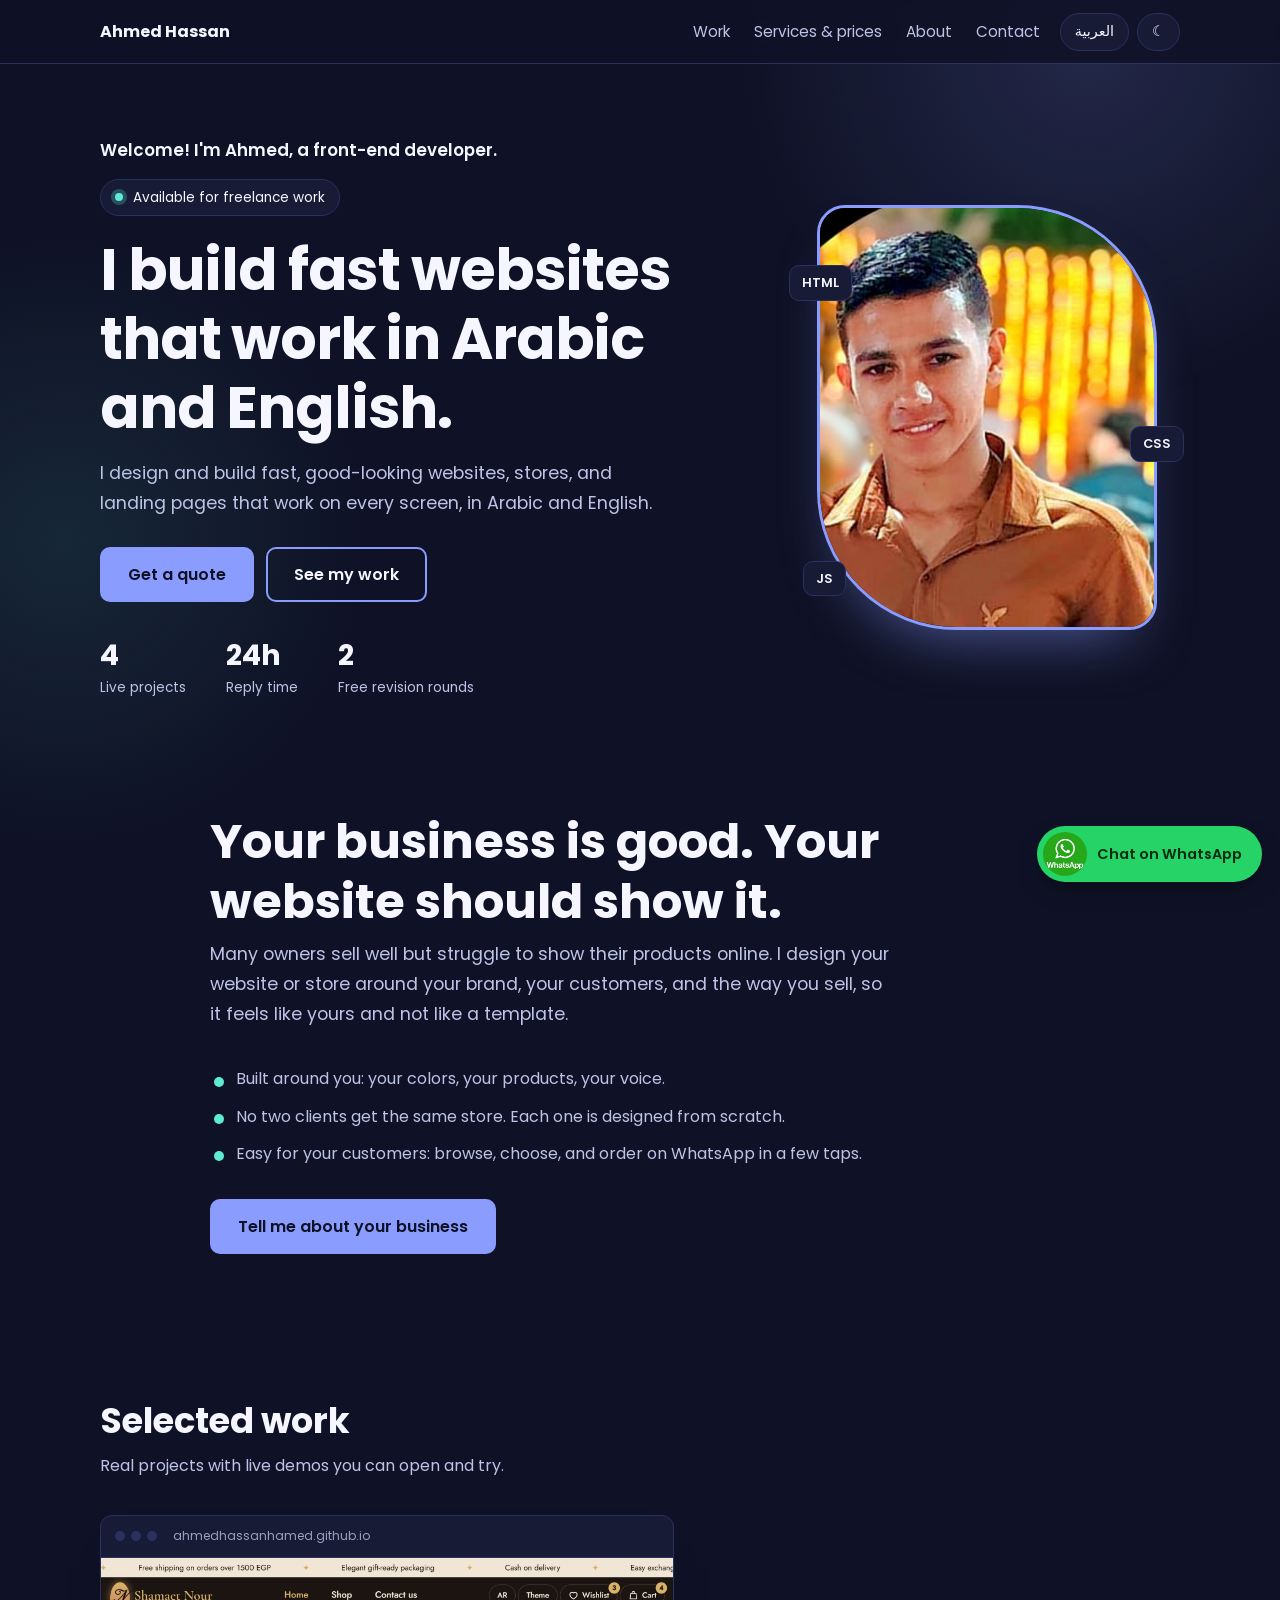
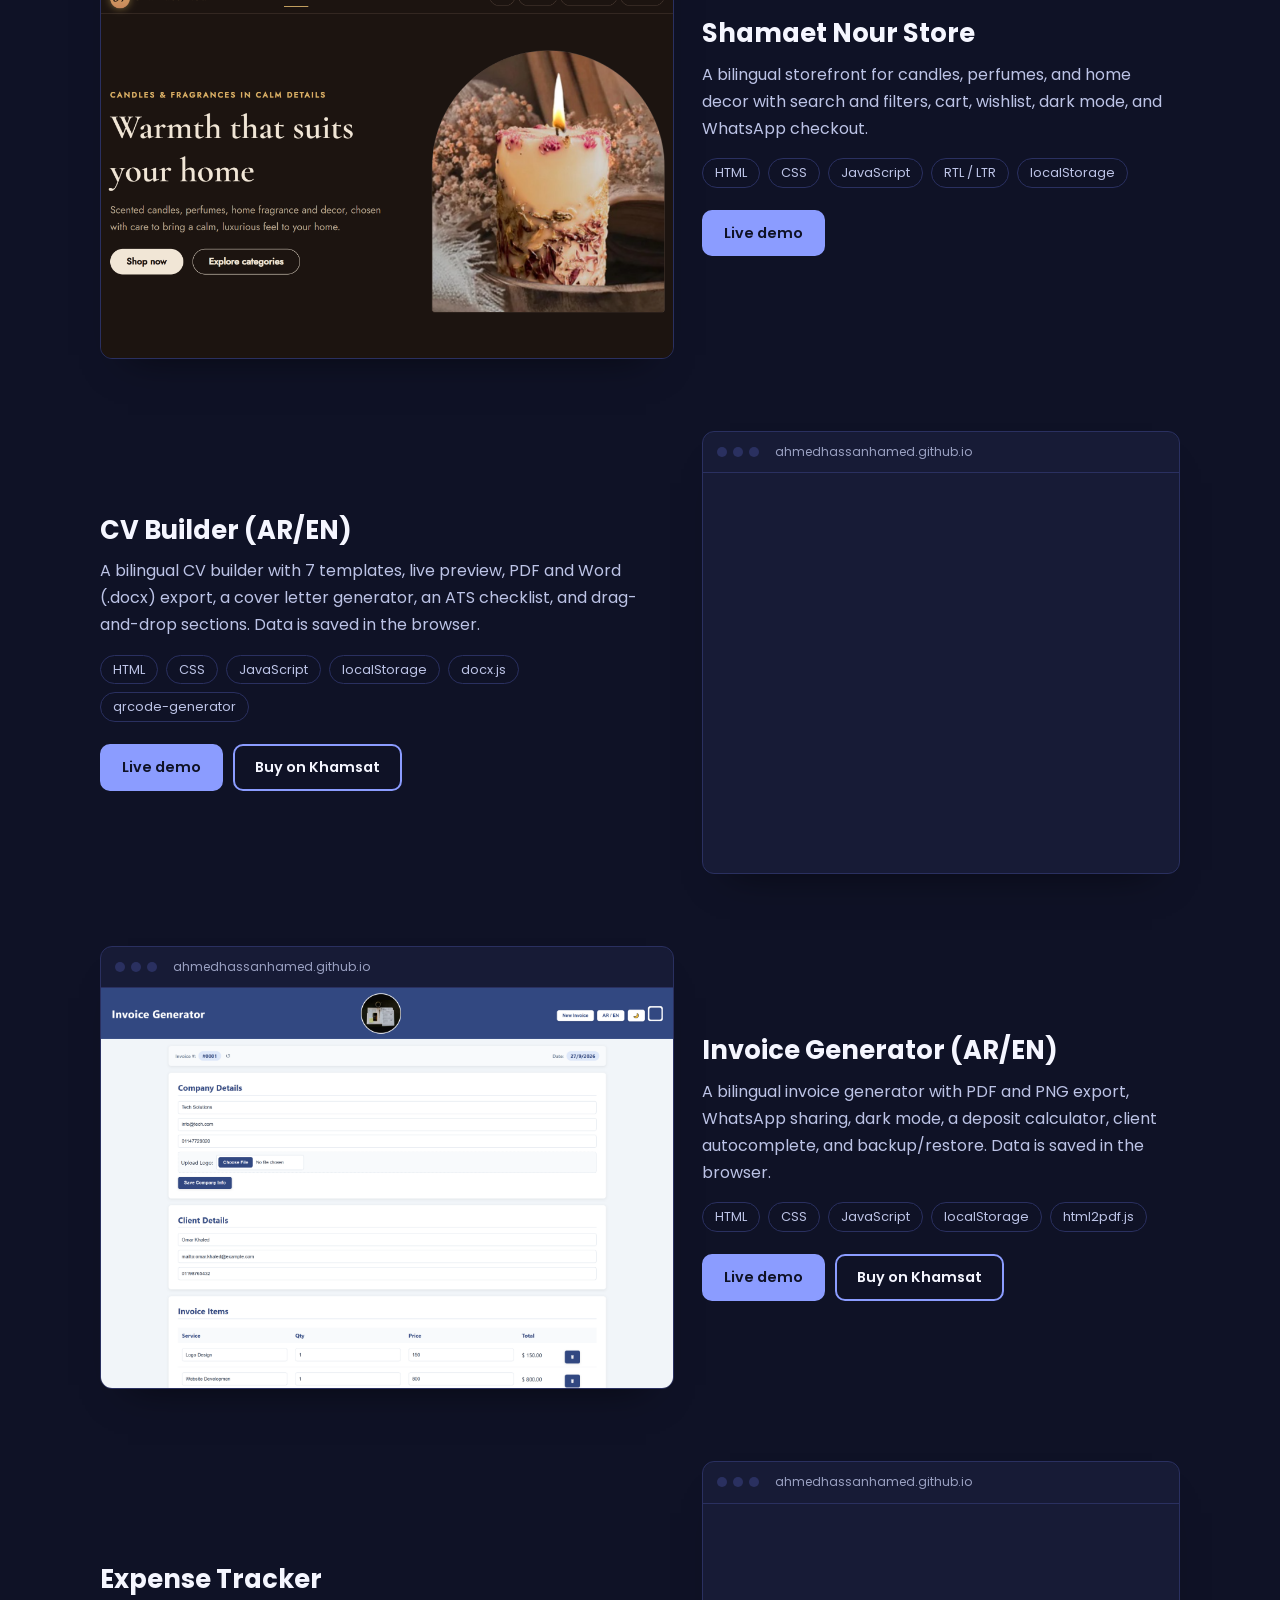
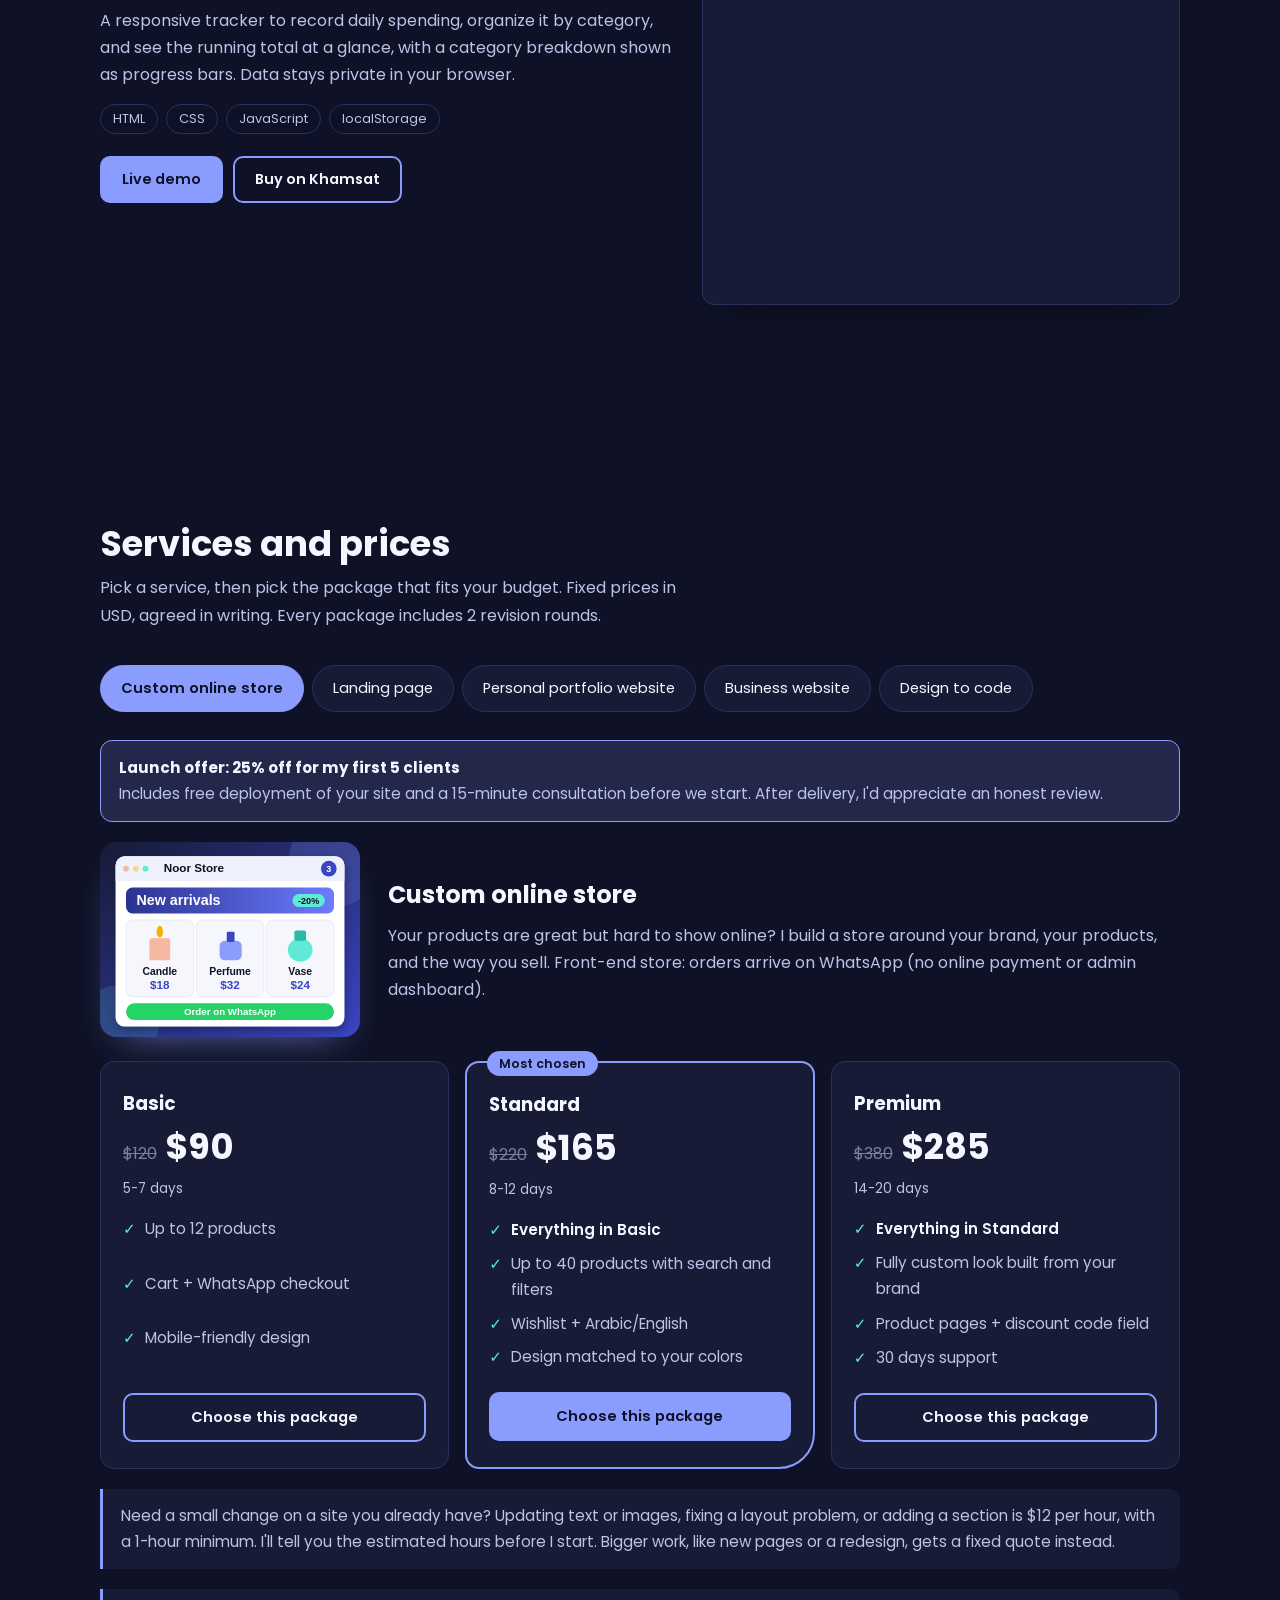
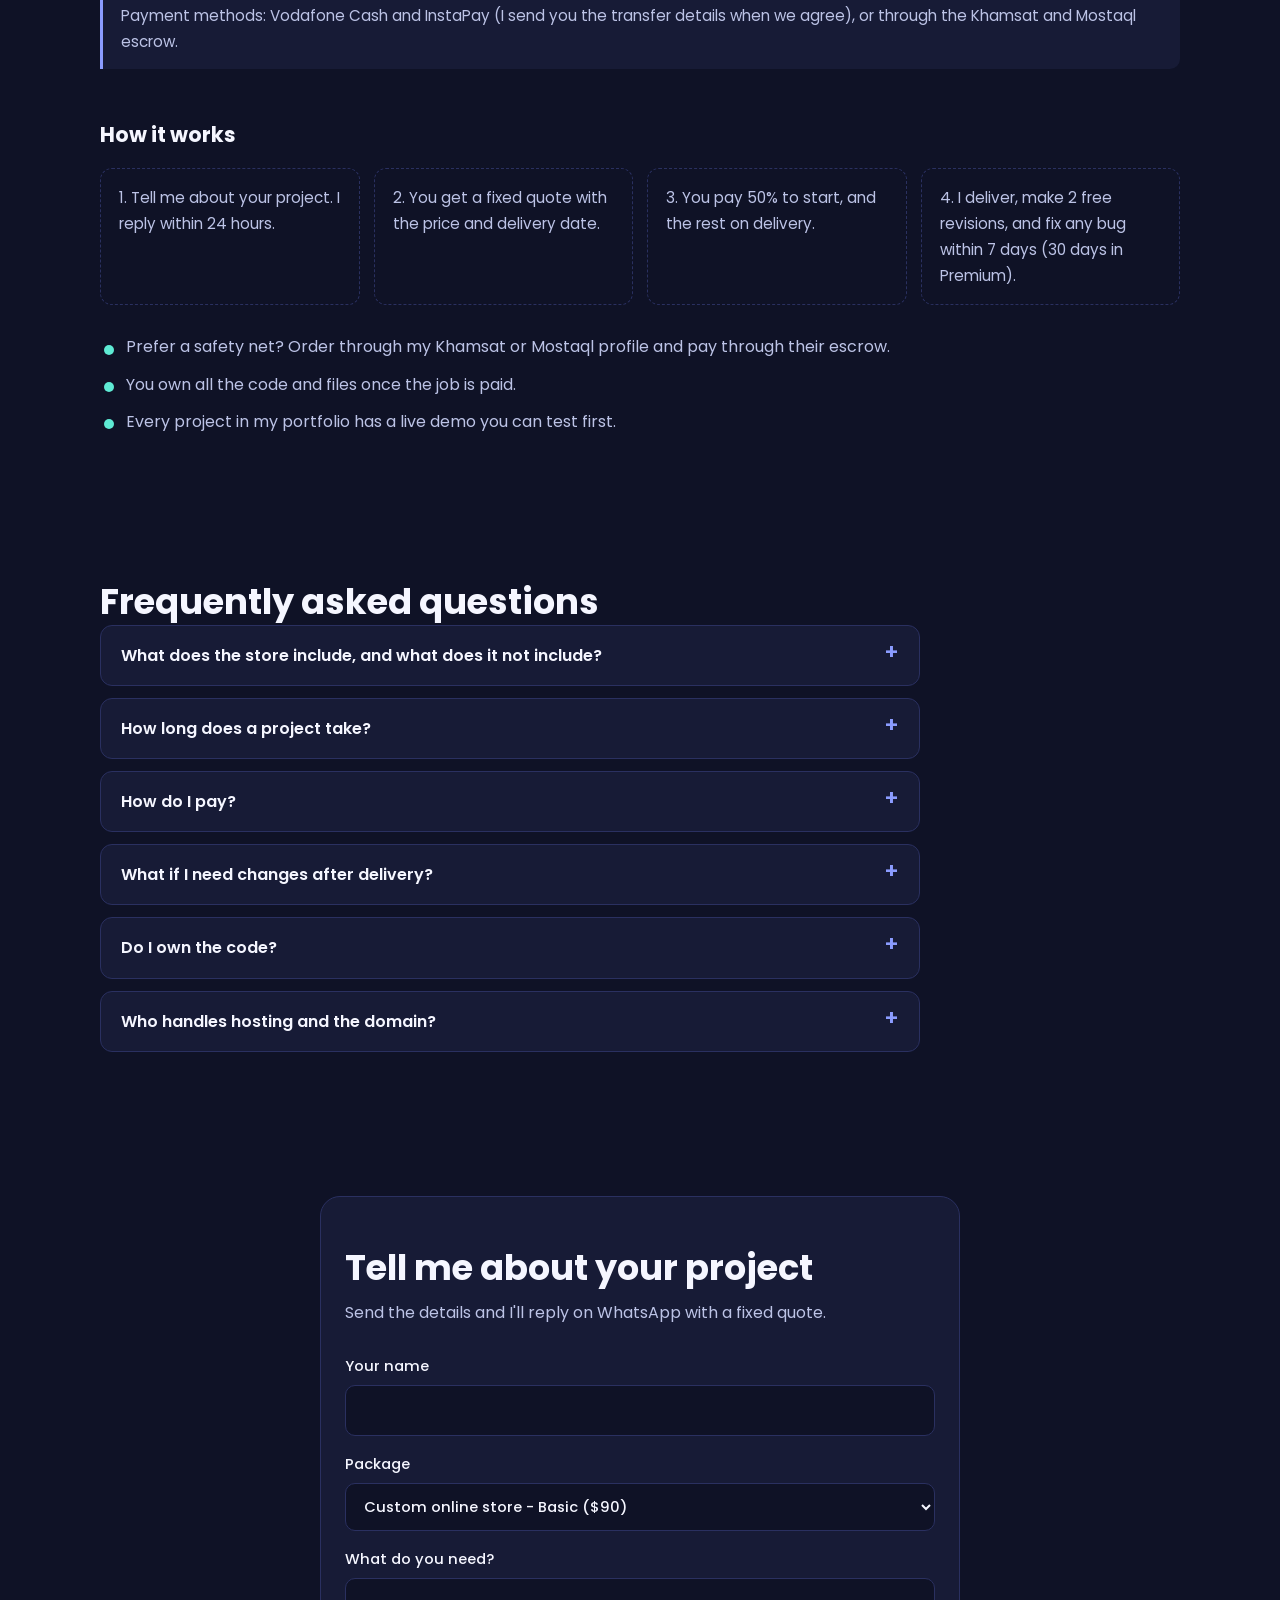
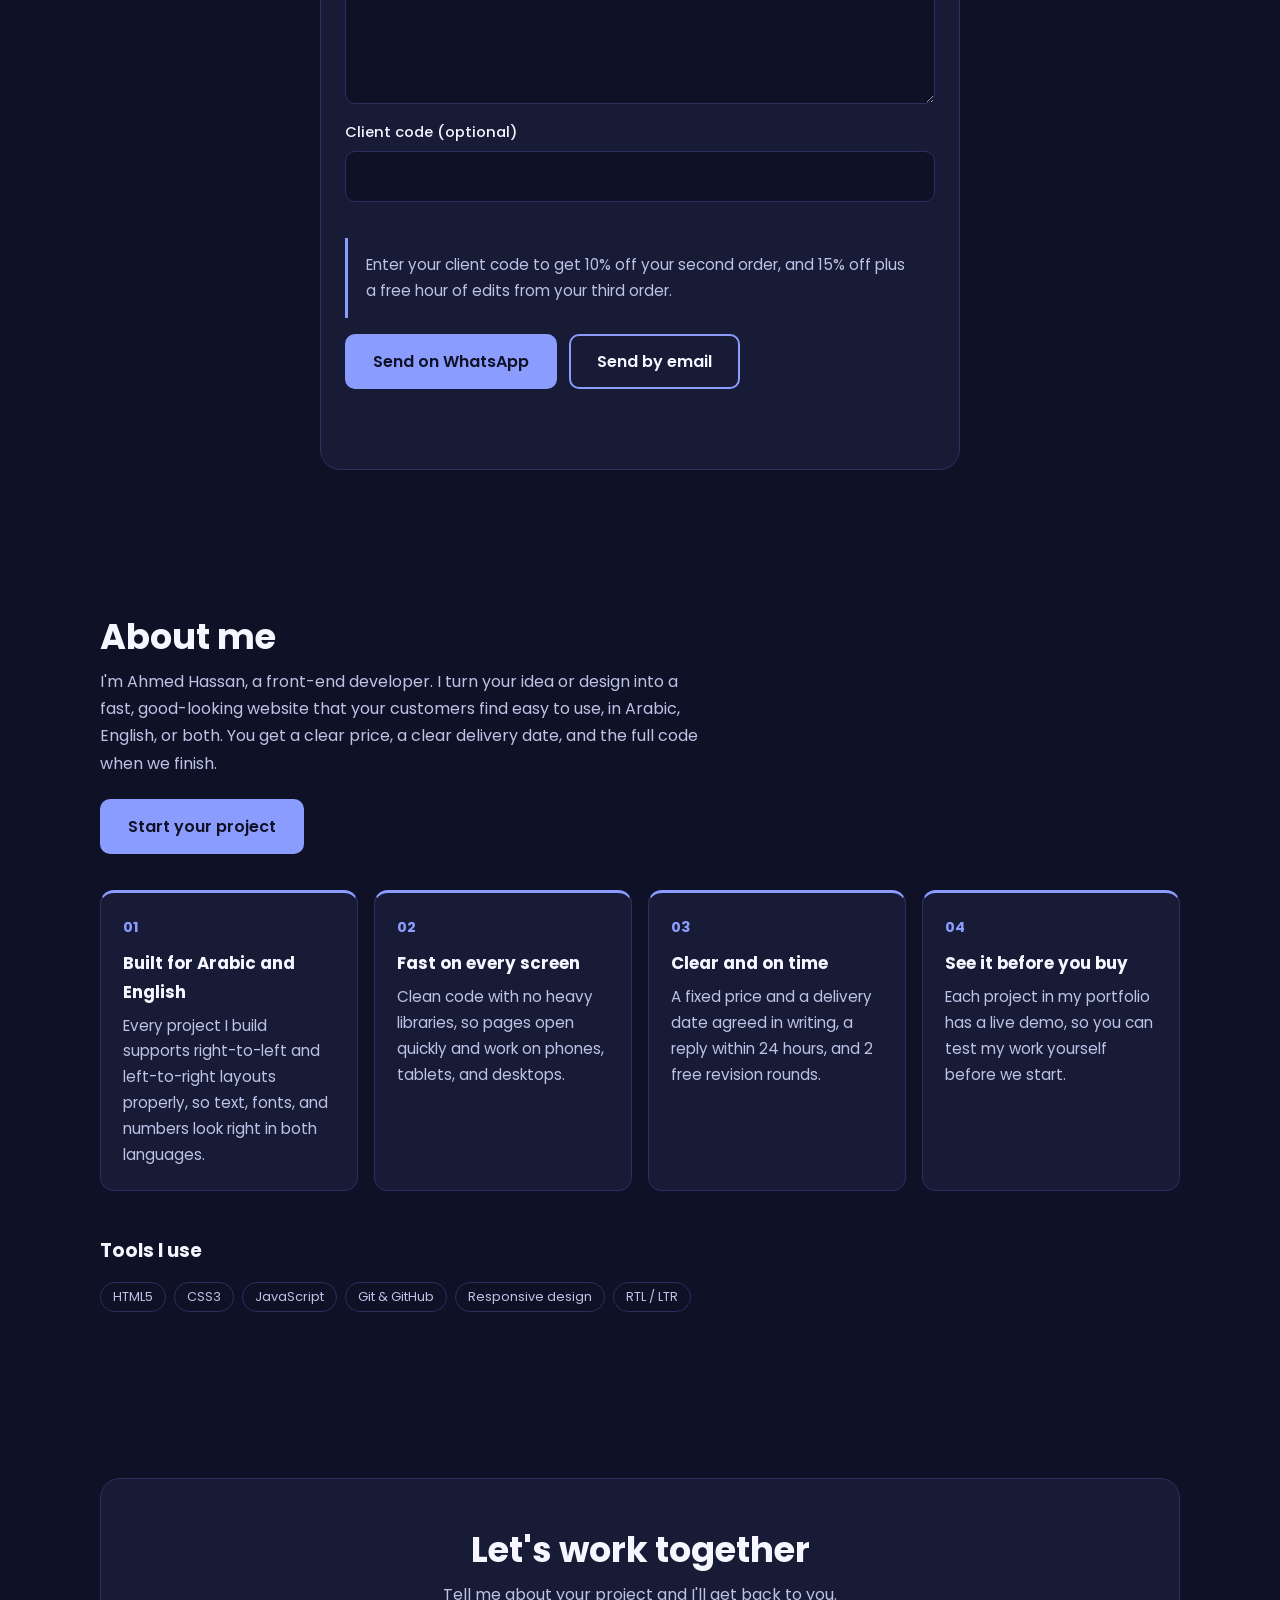
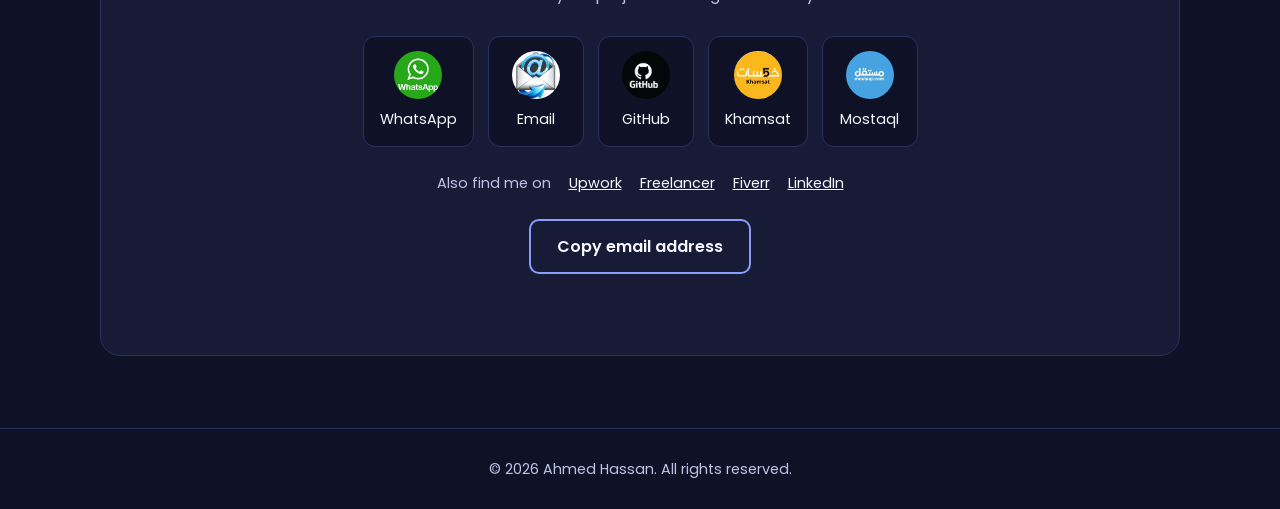
==== index.html @ 272e0f82 "Update portfolio: pricing, about section, launch offer" ====
<!doctype html>
<html lang="en" dir="ltr">
  <head>
    <meta charset="UTF-8" />
    <meta name="viewport" content="width=device-width, initial-scale=1.0" />
    <title>Ahmed Hassan | Front-End Developer</title>
    <meta
      name="description"
      content="Ahmed Hassan, Front-End Developer building responsive websites, stores and web tools in Arabic and English. Fixed prices from $20."
    />
    <meta name="theme-color" content="#0f1226" />
    <link
      rel="canonical"
      href="https://ahmedhassanhamed.github.io/AhmedHassanHamed/"
    />
    <meta property="og:type" content="website" />
    <meta property="og:title" content="Ahmed Hassan | Front-End Developer" />
    <meta
      property="og:description"
      content="Responsive websites, stores and web tools in Arabic and English."
    />
    <meta
      property="og:url"
      content="https://ahmedhassanhamed.github.io/AhmedHassanHamed/"
    />
    <meta
      property="og:image"
      content="https://ahmedhassanhamed.github.io/AhmedHassanHamed/imgs1/og-image.png"
    />
    <meta name="twitter:card" content="summary_large_image" />
    <link rel="preconnect" href="https://fonts.googleapis.com" />
    <link rel="preconnect" href="https://fonts.gstatic.com" crossorigin />
    <link
      href="https://fonts.googleapis.com/css2?family=Poppins:wght@400;600;700&family=Tajawal:wght@400;500;700&display=swap"
      rel="stylesheet"
    />
    <!-- بيانات منظّمة لمحركات البحث (الاسم والمهنة وحساباتك) -->
    <script type="application/ld+json">
      {
        "@context": "https://schema.org",
        "@type": "Person",
        "name": "Ahmed Hassan",
        "jobTitle": "Front-End Developer",
        "url": "https://ahmedhassanhamed.github.io/AhmedHassanHamed/",
        "sameAs": [
          "https://github.com/AhmedHassanHamed",
          "https://khamsat.com/user/hassanhamed_cz",
          "https://mostaql.com/u/Ahmed_Hassan_CZ",
          "https://www.upwork.com/freelancers/~017e71c52f4947b2a6",
          "https://www.freelancer.com/u/hassanhamed3",
          "https://www.fiverr.com/s/ZooZpjQ"
        ]
      }
    </script>
    <link rel="icon" href="imgs1/Ahmed.jpeg" />
    <!-- ترتيب الملفات مهم: style.css ثم pricing.css ثم script.js ثم pricing.js -->
    <link rel="stylesheet" href="style.css" />
    <link rel="stylesheet" href="pricing.css" />
    <script src="script.js" defer></script>
    <script src="pricing.js" defer></script>
  </head>
  <body>
    <!-- رابط تخطّى للمحتوى (إمكانية الوصول) -->
    <a class="skip" href="#main" data-i18n="skip">Skip to content</a>

    <!-- ===== شريط التنقل: الروابط + زرار اللغة والثيم + قائمة الموبايل ===== -->
    <nav class="nav" aria-label="Main">
      <div class="wrap">
        <a href="#top" class="brand" data-i18n="brand">Ahmed Hassan</a>
        <ul class="links" id="links">
          <li><a href="#work" data-i18n="nav2">Work</a></li>
          <li><a href="#services" data-i18n="nav1">Services</a></li>
          <li><a href="#about" data-i18n="nav3">About</a></li>
          <li><a href="#contact" data-i18n="nav4">Contact</a></li>
        </ul>
        <div class="tools">
          <button class="pill" id="langBtn" type="button">العربية</button>
          <button class="pill" id="themeBtn" type="button">☾</button>
          <button
            class="pill menu"
            id="menuBtn"
            type="button"
            aria-expanded="false"
            aria-controls="links"
          >
            ☰
          </button>
        </div>
      </div>
    </nav>

    <main id="main">
      <!-- ===== القسم الأول (Hero): الترحيب والعنوان وصورتك ===== -->
      <header class="hero" id="top">
        <div class="wrap">
          <div>
            <p class="hi" data-i18n="hi">
              Welcome! I'm Ahmed, a front-end developer.
            </p>
            <p class="badge" data-i18n="badge">Available for freelance work</p>
            <h1 data-i18n="h1">
              I build fast websites that work in Arabic and English.
            </h1>
            <p class="sub" data-i18n="sub">
              Front-end developer. Landing pages, stores, and web tools made
              with HTML, CSS, and JavaScript.
            </p>
            <div class="cta">
              <a class="btn" href="#order" data-i18n="cta1">Get a quote</a>
              <a class="btn ghost" href="#work" data-i18n="cta3">See my work</a>
            </div>
            <ul class="facts">
              <li>
                <b id="nProjects">4</b><span data-i18n="f1">Live projects</span>
              </li>
              <li>
                <b data-i18n="f2v">24h</b><span data-i18n="f2">Reply time</span>
              </li>
              <li><b>2</b><span data-i18n="f4">Free revision rounds</span></li>
            </ul>
          </div>
          <div class="portrait">
            <div class="ph">
              <img
                src="imgs1/Ahmed.jpeg"
                alt="Ahmed Hassan"
                width="340"
                height="425"
              />
            </div>
            <span class="chip c1" aria-hidden="true">HTML</span>
            <span class="chip c2" aria-hidden="true">CSS</span>
            <span class="chip c3" aria-hidden="true">JS</span>
          </div>
        </div>
      </header>

      <!-- ===== رسالة الترحيب الثانية ===== -->

      <section class="sec pitch" id="pitch">
        <div class="wrap">
          <h2 data-i18n="ptTitle">
            Your business is good. Your website should show it.
          </h2>
          <p class="lead" data-i18n="ptLead">
            Many owners sell well but struggle to show their products online. I
            design your website or store around your brand, your customers, and
            the way you sell, so it feels like yours and not like a template.
          </p>
          <ul class="trust">
            <li data-i18n="pt1">
              Built around you: your colors, your products, your voice.
            </li>
            <li data-i18n="pt2">
              No two clients get the same store. Each one is designed from
              scratch.
            </li>
            <li data-i18n="pt3">
              Easy for your customers: browse, choose, and order on WhatsApp in
              a few taps.
            </li>
          </ul>
          <a class="btn" href="#order" data-i18n="ptCta"
            >Tell me about your business</a
          >
        </div>
      </section>

      <!-- ===== الأعمال (بتتملي من script.js) ===== -->

      <section class="sec" id="work">
        <div class="wrap">
          <h2 data-i18n="wTitle">Selected work</h2>
          <p class="lead" data-i18n="wLead">
            Real projects with live demos you can open and try.
          </p>
          <div id="cases"></div>
        </div>
      </section>

      <!-- ===== الخدمات والأسعار (بتتملي من pricing.js) ===== -->

      <section class="sec" id="services">
        <div class="wrap">
          <h2 data-i18n="sTitle">Services and prices</h2>
          <p class="lead" data-i18n="sLead">Fixed prices.</p>
          <div class="tabs" id="tabs" role="tablist"></div>
          <div id="svcPanel" role="tabpanel"></div>
          <p class="note" data-i18n="hourly">
            Need a small change on a site you already have? Updating text or
            images, fixing a layout problem, or adding a section is $12 per
            hour, with a 1-hour minimum. I'll tell you the estimated hours
            before I start. Bigger work, like new pages or a redesign, gets a
            fixed quote instead.
          </p>
          <p class="note" data-i18n="payNote"></p>
          <h3 class="subh" data-i18n="pTitle">How it works</h3>
          <ol class="steps">
            <li data-i18n="p1">
              1. Tell me about your project. I reply within 24 hours.
            </li>
            <li data-i18n="p2">
              2. You get a fixed quote with the price and delivery date.
            </li>
            <li data-i18n="p3">
              3. You pay 50% to start, and the rest on delivery.
            </li>
            <li data-i18n="p4">
              4. I deliver, make 2 free revisions, and fix any bug within 7 days
              (30 days in Premium).
            </li>
          </ol>
          <ul class="trust">
            <li data-i18n="tr1">
              Prefer a safety net? Order through my Khamsat or Mostaql profile
              and pay through their escrow.
            </li>
            <li data-i18n="tr2">
              You own all the code and files once the job is paid.
            </li>
            <li data-i18n="tr3">
              Every project in my portfolio has a live demo you can test first.
            </li>
          </ul>
        </div>
      </section>

      <!-- ===== آراء العملاء (مخفي حتى يوجد رأي حقيقي) ===== -->

      <section class="sec" id="reviews" hidden>
        <div class="wrap">
          <h2 data-i18n="rvTitle">Ratings and client reviews</h2>
          <div class="rate">
            <p data-i18n="rateQ">How do you rate this portfolio?</p>
            <div id="stars" role="group"></div>
            <p id="rateMsg" role="status"></p>
          </div>
          <div id="reviewList"></div>
        </div>
      </section>

      <!-- ===== الأسئلة الشائعة ===== -->
      <section class="sec" id="faq">
        <div class="wrap">
          <h2 data-i18n="faqT">Frequently asked questions</h2>
          <div class="faq">
            <details>
              <summary data-i18n="faq1q"></summary>
              <p data-i18n="faq1a"></p>
            </details>
            <details>
              <summary data-i18n="faq2q"></summary>
              <p data-i18n="faq2a"></p>
            </details>
            <details>
              <summary data-i18n="faq3q"></summary>
              <p data-i18n="faq3a"></p>
            </details>
            <details>
              <summary data-i18n="faq4q"></summary>
              <p data-i18n="faq4a"></p>
            </details>
            <details>
              <summary data-i18n="faq5q"></summary>
              <p data-i18n="faq5a"></p>
            </details>
            <details>
              <summary data-i18n="faq6q"></summary>
              <p data-i18n="faq6a"></p>
            </details>
          </div>
        </div>
      </section>

      <!-- ===== نموذج طلب عرض السعر ===== -->

      <section class="sec" id="order">
        <div class="wrap">
          <div class="box form-box">
            <h2 data-i18n="oTitle">Tell me about your project</h2>
            <p class="lead" data-i18n="oLead">
              Send the details and I'll reply on WhatsApp with a fixed quote.
            </p>
            <form id="orderForm" class="form">
              <label
                ><span data-i18n="fName">Your name</span
                ><input id="fName" required autocomplete="name"
              /></label>
              <label
                ><span data-i18n="fSvc">Service</span
                ><select id="fSvc"></select
              ></label>
              <label
                ><span data-i18n="fMsg">What do you need?</span
                ><textarea id="fMsg" rows="4" required></textarea>
              </label>
              <label>
                <span data-i18n="fCode">Client code (optional)</span>
                <input id="fCode" autocomplete="off" />
              </label>
              <p class="note" data-i18n="returnD"></p>
              <div class="form-actions">
                <button class="btn" type="submit" data-i18n="fSend">
                  Send on WhatsApp
                </button>
                <button
                  class="btn ghost"
                  type="button"
                  id="mailBtn"
                  data-i18n="fMail"
                >
                  Send by email
                </button>
              </div>
            </form>
            <p class="status" id="orderMsg" role="status"></p>
          </div>
        </div>
      </section>
      <!-- ===== نبذة عني ===== -->
      <section class="sec" id="about">
        <div class="wrap">
          <div class="about-top">
            <h2 data-i18n="aTitle">About me</h2>
            <p class="lead" data-i18n="aText">
              I'm Ahmed Hassan, a front-end developer. I turn your idea or
              design into a fast, good-looking website.
            </p>
            <a class="btn" href="#order" data-i18n="aCta">Start your project</a>
          </div>
          <ul class="why">
            <li>
              <h3 data-i18n="ab1t">Built for Arabic and English</h3>
              <p data-i18n="ab1d">
                Every project I build supports right-to-left and left-to-right
                layouts properly, so text, fonts, and numbers look right in both
                languages.
              </p>
            </li>
            <li>
              <h3 data-i18n="ab2t">Fast on every screen</h3>
              <p data-i18n="ab2d">
                Clean code with no heavy libraries, so pages open quickly and
                work on phones, tablets, and desktops.
              </p>
            </li>
            <li>
              <h3 data-i18n="ab3t">Clear and on time</h3>
              <p data-i18n="ab3d">
                A fixed price and a delivery date agreed in writing, a reply
                within 24 hours, and 2 free revision rounds.
              </p>
            </li>
            <li>
              <h3 data-i18n="ab4t">See it before you buy</h3>
              <p data-i18n="ab4d">
                Each project in my portfolio has a live demo, so you can test my
                work yourself before we start.
              </p>
            </li>
          </ul>
          <h3 data-i18n="aTools">Tools I use</h3>
          <ul class="tech">
            <li>HTML5</li>
            <li>CSS3</li>
            <li>JavaScript</li>
            <li>Git &amp; GitHub</li>
            <li>Responsive design</li>
            <li>RTL / LTR</li>
          </ul>
        </div>
      </section>

      <!-- ===== التواصل ===== -->

      <section class="sec" id="contact">
        <div class="wrap">
          <div class="box">
            <h2 data-i18n="cTitle">Let's work together</h2>
            <p class="lead" data-i18n="cText">
              Tell me about your project and I'll get back to you.
            </p>
            <div class="contact-links">
              <a
                href="https://wa.me/201147729020"
                target="_blank"
                rel="noopener"
                ><img
                  src="imgs1/WhatsApp.jpeg"
                  alt=""
                  width="48"
                  height="48"
                /><span>WhatsApp</span></a
              >
              <a href="mailto:ahmed.hassan.dev77@gmail.com"
                ><img
                  src="imgs1/Email.jpeg"
                  alt=""
                  width="48"
                  height="48"
                /><span data-i18n="email">Email</span></a
              >
              <a
                href="https://github.com/AhmedHassanHamed"
                target="_blank"
                rel="noopener"
                ><img
                  src="imgs1/GitHub.jpeg"
                  alt=""
                  width="48"
                  height="48"
                /><span>GitHub</span></a
              >
              <a
                href="https://khamsat.com/user/hassanhamed_cz"
                target="_blank"
                rel="noopener"
                ><img
                  src="imgs1/Khmsat.jpeg"
                  alt=""
                  width="48"
                  height="48"
                /><span data-i18n="khamsat">Khamsat</span></a
              >
              <a
                href="https://mostaql.com/u/Ahmed_Hassan_CZ"
                target="_blank"
                rel="noopener"
                ><img
                  src="imgs1/Mostaql.jpeg"
                  alt=""
                  width="48"
                  height="48"
                /><span data-i18n="mostaql">Mostaql</span></a
              >
            </div>
            <p class="also">
              <span data-i18n="also">Also find me on</span>
              <a
                href="https://www.upwork.com/freelancers/~017e71c52f4947b2a6"
                target="_blank"
                rel="noopener"
                >Upwork</a
              >
              <a
                href="https://www.freelancer.com/u/hassanhamed3"
                target="_blank"
                rel="noopener"
                >Freelancer</a
              >
              <a
                href="https://www.fiverr.com/s/ZooZpjQ"
                target="_blank"
                rel="noopener"
                >Fiverr</a
              >
              <a
                href="https://www.linkedin.com/in/hassan-hamed-undefined-42180a445/"
                target="_blank"
                rel="noopener"
                >LinkedIn</a
              >
            </p>
            <button
              class="btn ghost copy"
              id="copyBtn"
              type="button"
              data-i18n="copy"
            >
              Copy email address
            </button>
            <p class="status" id="status" role="status"></p>
          </div>
        </div>
      </section>
    </main>

    <!-- ===== الفوتر ===== -->
    <footer>
      <p>
        &copy; <span id="year">2026</span>
        <span data-i18n="foot">Ahmed Hassan. All rights reserved.</span>
      </p>
    </footer>
    <!-- ===== زرار واتساب العائم (رابطه بيتظبط من pricing.js) ===== -->
    <a
      class="wa-float"
      id="waFloat"
      href="https://wa.me/201147729020"
      target="_blank"
      rel="noopener"
    >
      <img src="imgs1/WhatsApp.jpeg" alt="" width="44" height="44" />
      <span data-i18n="waChat">Chat on WhatsApp</span>
    </a>
  </body>
</html>
---- style.css ----
/* =====================================================
   style.css: التنسيق الأساسي للبورتفوليو
   ملحوظة: pricing.css بيتحمل بعد الملف ده وبيغيّر الألوان،
   فلتغيير الألوان عدّل في pricing.css مش هنا.
   ===================================================== */
/* ===== 1. المتغيرات (الألوان والمقاسات): الوضع الليلي والنهاري ===== */
:root {
  --bg: #0c1222;
  --surface: #131c33;
  --line: #24304d;
  --text: #c3cde0;
  --head: #f4f7fb;
  --accent: #f5b301;
  --on-accent: #0c1222;
  --ok: #34d399;
  --nav-h: 64px;
  color-scheme: dark;
}
:root[data-theme="light"] {
  --bg: #f6f7fb;
  --surface: #ffffff;
  --line: #dfe4ee;
  --text: #4a5670;
  --head: #0c1222;
  --accent: #9a6200;
  --on-accent: #ffffff;
  --ok: #047857;
  color-scheme: light;
}
/* إعادة ضبط عامة (Reset) وعناصر أساسية */
* {
  box-sizing: border-box;
  margin: 0;
  padding: 0;
}
html {
  scroll-behavior: smooth;
  scroll-padding-top: var(--nav-h);
}
body {
  font:
    400 1rem/1.7 Poppins,
    system-ui,
    sans-serif;
  background: var(--bg);
  color: var(--text);
  transition:
    background-color 0.3s,
    color 0.3s;
}
:lang(ar) {
  font-family: Tajawal, Poppins, system-ui, sans-serif;
}
img {
  max-width: 100%;
  display: block;
}
a {
  color: inherit;
}
:focus-visible {
  outline: 2px solid var(--accent);
  outline-offset: 3px;
}
.wrap {
  width: min(100% - 40px, 1080px);
  margin-inline: auto;
}
/* رابط "تخطّى إلى المحتوى" (لقارئات الشاشة والكيبورد) */
.skip {
  position: absolute;
  inset-inline-start: 12px;
  top: -60px;
  z-index: 100;
  background: var(--accent);
  color: var(--on-accent);
  padding: 8px 16px;
  border-radius: 8px;
}
.skip:focus {
  top: 10px;
}

/* ===== 2. شريط التنقل العلوي (Nav) ===== */
.nav {
  position: sticky;
  top: 0;
  z-index: 50;
  height: var(--nav-h);
  background: color-mix(in srgb, var(--bg) 88%, transparent);
  backdrop-filter: blur(10px);
  border-bottom: 1px solid var(--line);
}
.nav .wrap {
  height: 100%;
  display: flex;
  align-items: center;
  gap: 20px;
}
.brand {
  font-weight: 700;
  color: var(--head);
  text-decoration: none;
  margin-inline-end: auto;
}
.links {
  display: flex;
  gap: 24px;
  list-style: none;
}
.links a {
  text-decoration: none;
  font-size: 0.95rem;
  padding: 4px 0;
  border-bottom: 2px solid transparent;
}
.links a:hover {
  color: var(--head);
  border-color: var(--accent);
}
.tools {
  display: flex;
  gap: 8px;
}
.pill {
  height: 38px;
  padding: 0 14px;
  border: 1px solid var(--line);
  border-radius: 999px;
  background: var(--surface);
  color: var(--head);
  font: inherit;
  font-size: 0.9rem;
  cursor: pointer;
}
.menu {
  display: none;
  align-items: center;
}
@media (max-width: 760px) {
  .menu {
    display: inline-flex;
  }
  .links {
    display: none;
    position: absolute;
    inset: var(--nav-h) 0 auto;
    flex-direction: column;
    gap: 0;
    background: var(--bg);
    border-bottom: 1px solid var(--line);
  }
  .links.open {
    display: flex;
  }
  .links li {
    padding: 14px 20px;
  }
}

/* ===== 3. القسم الأول (Hero): العنوان والصورة ===== */
.hero {
  padding: 72px 0 40px;
}
.hero .wrap {
  display: grid;
  gap: 48px;
  align-items: center;
}
@media (min-width: 900px) {
  .hero .wrap {
    grid-template-columns: 1.25fr 0.75fr;
  }
}
.hero .wrap > * {
  animation: rise 0.7s both;
}
.hero .wrap > :nth-child(2) {
  animation-delay: 0.15s;
}
@keyframes rise {
  from {
    opacity: 0;
    transform: translateY(16px);
  }
}
/* شارة "متاح للعمل" */
.badge {
  display: inline-flex;
  align-items: center;
  gap: 10px;
  padding: 6px 14px;
  border: 1px solid var(--line);
  border-radius: 999px;
  background: var(--surface);
  color: var(--head);
  font-size: 0.85rem;
}
.badge::before {
  content: "";
  width: 8px;
  height: 8px;
  border-radius: 50%;
  background: var(--ok);
  box-shadow: 0 0 0 4px color-mix(in srgb, var(--ok) 25%, transparent);
}
h1 {
  margin: 20px 0 16px;
  font-size: clamp(2.1rem, 5.4vw, 3.6rem);
  line-height: 1.2;
  color: var(--head);
  text-wrap: balance;
}
.sub {
  max-width: 52ch;
  margin-bottom: 28px;
  font-size: 1.1rem;
}
.cta {
  display: flex;
  flex-wrap: wrap;
  gap: 12px;
}
.btn {
  display: inline-flex;
  align-items: center;
  justify-content: center;
  padding: 12px 26px;
  border: 2px solid var(--accent);
  border-radius: 10px;
  background: var(--accent);
  color: var(--on-accent);
  font: inherit;
  font-weight: 600;
  text-decoration: none;
  cursor: pointer;
  transition: transform 0.2s;
}
.btn.ghost {
  background: transparent;
  color: var(--head);
}
@media (hover: hover) {
  .btn:hover {
    transform: translateY(-2px);
  }
}
/* الأرقام السريعة تحت الأزرار */
.facts {
  display: flex;
  flex-wrap: wrap;
  gap: 16px 40px;
  margin-top: 36px;
  list-style: none;
}
.facts b {
  display: block;
  font-size: 1.8rem;
  line-height: 1.2;
  color: var(--head);
}
.facts span {
  font-size: 0.85rem;
}
/* صورتك والشارات الصغيرة (HTML / CSS / JS) حولها */
.portrait {
  position: relative;
  width: min(100%, 340px);
  justify-self: center;
}
.portrait img {
  width: 100%;
  aspect-ratio: 4 / 5;
  object-fit: cover;
  border: 3px solid var(--accent);
  border-radius: 999px 999px 24px 24px;
}
.chip {
  position: absolute;
  padding: 6px 12px;
  border: 1px solid var(--line);
  border-radius: 10px;
  background: var(--surface);
  color: var(--head);
  font-size: 0.8rem;
  font-weight: 600;
}
.c1 {
  top: 14%;
  inset-inline-start: -8%;
}
.c2 {
  top: 52%;
  inset-inline-end: -8%;
}
.c3 {
  bottom: 8%;
  inset-inline-start: -4%;
}

/* ===== 4. تنسيق الأقسام العامة (العناوين والمسافات) ===== */
.sec {
  padding: 72px 0;
}
.sec h2 {
  font-size: clamp(1.6rem, 3.4vw, 2.2rem);
  line-height: 1.3;
  color: var(--head);
}
.lead {
  max-width: 60ch;
  margin: 8px 0 36px;
}
h3 {
  color: var(--head);
}
/* ===== 5. كروت الأعمال (إطار المتصفح + الوصف) ===== */
.case {
  display: grid;
  gap: 28px;
  align-items: center;
  margin-bottom: 72px;
}
@media (min-width: 900px) {
  .case {
    grid-template-columns: 1.2fr 1fr;
  }
  .case:nth-child(even) .frame {
    order: 2;
  }
}
.frame {
  min-height: 200px;
  overflow: hidden;
  border: 1px solid var(--line);
  border-radius: 12px;
  background: var(--surface);
  box-shadow: 0 24px 40px -28px rgba(0, 0, 0, 0.6);
}
.bar {
  display: flex;
  align-items: center;
  gap: 6px;
  padding: 10px 14px;
  border-bottom: 1px solid var(--line);
  font-size: 0.75rem;
  direction: ltr;
}
.bar i {
  width: 10px;
  height: 10px;
  border-radius: 50%;
  background: var(--line);
}
.bar span {
  margin-inline-start: 10px;
  opacity: 0.8;
}
.frame img {
  width: 100%;
  aspect-ratio: 16 / 10;
  object-fit: cover;
  object-position: top;
}
.case h3 {
  margin-bottom: 10px;
  font-size: 1.6rem;
  line-height: 1.3;
}
.tech {
  display: flex;
  flex-wrap: wrap;
  gap: 8px;
  margin: 16px 0 22px;
  list-style: none;
}
.tech li {
  padding: 3px 12px;
  border: 1px solid var(--line);
  border-radius: 999px;
  font-size: 0.8rem;
}
.actions {
  display: flex;
  flex-wrap: wrap;
  gap: 10px;
}
.actions .btn {
  padding: 9px 20px;
  font-size: 0.9rem;
}

/* ===== 6. قسم التواصل ===== */
.box {
  padding: 48px 24px;
  text-align: center;
  border: 1px solid var(--line);
  border-radius: 20px;
  background: var(--surface);
}
.box .lead {
  margin-inline: auto;
  margin-bottom: 28px;
}
.contact-links {
  display: flex;
  flex-wrap: wrap;
  justify-content: center;
  gap: 14px;
  margin-bottom: 24px;
}
.contact-links a {
  display: flex;
  flex-direction: column;
  align-items: center;
  gap: 8px;
  min-width: 96px;
  padding: 14px 16px;
  border: 1px solid var(--line);
  border-radius: 12px;
  background: var(--bg);
  color: var(--head);
  font-size: 0.9rem;
  text-decoration: none;
}
.contact-links img {
  width: 48px;
  height: 48px;
  border-radius: 50%;
  object-fit: cover;
}
@media (hover: hover) {
  .contact-links a:hover {
    border-color: var(--accent);
  }
}
.also {
  display: flex;
  flex-wrap: wrap;
  justify-content: center;
  gap: 8px 18px;
  margin-bottom: 24px;
  font-size: 0.9rem;
}
.also a {
  color: var(--head);
}
.status {
  min-height: 1.7em;
  margin-top: 8px;
  font-size: 0.9rem;
  color: var(--accent);
}
/* ===== 7. الفوتر ===== */
footer {
  padding: 28px 0;
  border-top: 1px solid var(--line);
  text-align: center;
  font-size: 0.9rem;
}

/* ===== 8. تقليل الحركة لمن يفضّل ذلك في جهازه ===== */
@media (prefers-reduced-motion: reduce) {
  html {
    scroll-behavior: auto;
  }
  *,
  *::before,
  *::after {
    animation: none !important;
    transition: none !important;
  }
}
---- pricing.css ----
/* =====================================================
   pricing.css: يتحمل بعد style.css
   فيه: الألوان النهائية + الباقات + النموذج + الصور + النبذة
   لتغيير ألوان الموقع عدّل المتغيرات في الأسفل (الليلي والنهاري).
   ===================================================== */
/* ===== 1. الألوان النهائية (تغلب على style.css) ===== */
:root {
  --bg: #0f1226;
  --surface: #171b36;
  --line: #2a3060;
  --text: #bcc3e6;
  --head: #f5f6ff;
  --accent: #8b9cff;
  --on-accent: #0f1226;
  --ok: #5eead4;
}
:root[data-theme="light"] {
  --bg: #f3f4fb;
  --surface: #ffffff;
  --line: #d9dcf0;
  --text: #474d73;
  --head: #0f1226;
  --accent: #3a45c4;
  --on-accent: #ffffff;
  --ok: #0f766e;
}
.portrait img {
  border-radius: 28px 140px 28px 140px;
}
.hero h1 {
  letter-spacing: -0.02em;
}

/* ===== 2. بطاقات الباقات والأسعار ===== */
.pkgs {
  display: grid;
  grid-template-columns: repeat(auto-fit, minmax(230px, 1fr));
  gap: 16px;
  align-items: stretch;
}
.pkg {
  display: flex;
  flex-direction: column;
  gap: 10px;
  padding: 26px 22px;
  border: 1px solid var(--line);
  border-radius: 14px;
  background: var(--surface);
}
.pkg.pop {
  border: 2px solid var(--accent);
  border-radius: 14px 14px 36px 14px;
}
.pkg h3 {
  font-size: 1.15rem;
}
.price b {
  font-size: 2.2rem;
  line-height: 1;
  color: var(--head);
}
.price small,
.eta {
  font-size: 0.85rem;
}
.pkg ul {
  display: grid;
  gap: 8px;
  margin: 6px 0 12px;
  list-style: none;
  font-size: 0.95rem;
  flex: 1;
}
.pkg li {
  padding-inline-start: 22px;
  position: relative;
}
.pkg li::before {
  content: "✓";
  position: absolute;
  inset-inline-start: 0;
  color: var(--ok);
  font-weight: 700;
}
.pkg .btn {
  padding: 10px 18px;
  font-size: 0.92rem;
}
/* ملحوظة التعديلات بالساعة */
.note {
  margin-top: 20px;
  padding: 14px 18px;
  border-inline-start: 3px solid var(--accent);
  background: var(--surface);
  border-radius: 0 10px 10px 0;
  font-size: 0.95rem;
}
:lang(ar) .note {
  border-radius: 10px 0 0 10px;
}
/* خطوات "كيف نعمل" وسطور الثقة */
.subh {
  margin: 48px 0 16px;
  font-size: 1.3rem;
}
.steps {
  display: grid;
  grid-template-columns: repeat(auto-fit, minmax(220px, 1fr));
  gap: 14px;
  list-style: none;
}
.steps li {
  padding: 16px 18px;
  border: 1px dashed var(--line);
  border-radius: 12px;
  font-size: 0.95rem;
}
.trust {
  display: grid;
  gap: 10px;
  margin-top: 28px;
  list-style: none;
}
.trust li {
  padding-inline-start: 26px;
  position: relative;
}
.trust li::before {
  content: "";
  position: absolute;
  inset-inline-start: 4px;
  top: 0.7em;
  width: 10px;
  height: 10px;
  border-radius: 50%;
  background: var(--ok);
}

/* ===== 3. نموذج طلب عرض السعر ===== */
.form-box {
  max-width: 640px;
  margin-inline: auto;
  text-align: start;
}
.form-box .lead {
  margin-inline: 0;
}
.form {
  display: grid;
  gap: 16px;
}
.form label {
  display: grid;
  gap: 6px;
  color: var(--head);
  font-size: 0.92rem;
  font-weight: 500;
}
.form input,
.form select,
.form textarea {
  width: 100%;
  padding: 12px 14px;
  border: 1px solid var(--line);
  border-radius: 10px;
  background: var(--bg);
  color: var(--head);
  font: inherit;
}
.form textarea {
  resize: vertical;
}
.form .btn {
  justify-self: start;
}

/* ===== 4. الصورة الشخصية المتحركة وخلفية الإضاءة ===== */
.portrait {
  translate: var(--px, 0) var(--py, 0);
  transition: translate 0.4s ease-out;
}
.portrait .ph {
  aspect-ratio: 4 / 5;
  overflow: hidden;
  border: 3px solid var(--accent);
  border-radius: 28px 140px 28px 140px;
  background: var(--surface);
  animation: float 7s ease-in-out infinite;
  box-shadow: 0 30px 60px -30px
    color-mix(in srgb, var(--accent) 60%, transparent);
}
.portrait .ph img {
  width: 100%;
  height: 100%;
  aspect-ratio: auto;
  border: 0;
  border-radius: 0;
  object-fit: cover;
  object-position: 50% 18%;
  transform: scale(1.22);
  transform-origin: 50% 25%;
}
.chip {
  animation: float 5s ease-in-out infinite;
}
.c2 {
  animation-delay: -1.7s;
}
.c3 {
  animation-delay: -3.2s;
}
@keyframes float {
  50% {
    transform: translateY(-12px);
  }
}
body::before {
  content: "";
  position: fixed;
  inset: 0;
  z-index: -1;
  pointer-events: none;
  background:
    radial-gradient(
      40vmax 40vmax at 85% 5%,
      color-mix(in srgb, var(--accent) 16%, transparent),
      transparent 70%
    ),
    radial-gradient(
      35vmax 35vmax at 5% 60%,
      color-mix(in srgb, var(--ok) 10%, transparent),
      transparent 70%
    );
}

/* ===== 5. قسم "نشاطك ممتاز" (الرسالة الترحيبية الثانية) ===== */
.pitch .wrap {
  max-width: 860px;
}
.pitch h2 {
  font-size: clamp(1.9rem, 4.6vw, 3rem);
  line-height: 1.25;
  text-wrap: balance;
}
.pitch .lead {
  max-width: 62ch;
  font-size: 1.1rem;
}
.pitch .trust {
  margin: 0 0 32px;
}

/* ===== 6. تبويبات الخدمات وصورها ===== */
.tabs {
  display: flex;
  flex-wrap: wrap;
  gap: 8px;
  margin-bottom: 28px;
}
.tabs button {
  padding: 10px 20px;
  border: 1px solid var(--line);
  border-radius: 999px;
  background: var(--surface);
  color: var(--head);
  font: inherit;
  font-size: 0.92rem;
  cursor: pointer;
  transition:
    transform 0.25s,
    background-color 0.25s;
}
.tabs button[aria-selected="true"] {
  border-color: var(--accent);
  background: var(--accent);
  color: var(--on-accent);
  font-weight: 600;
}
@media (hover: hover) {
  .tabs button:hover {
    transform: translateY(-2px);
  }
}
.svc-head {
  display: grid;
  gap: 20px;
  align-items: center;
  margin-bottom: 24px;
}
@media (min-width: 760px) {
  .svc-head {
    grid-template-columns: 280px 1fr;
  }
}
.svc-head img {
  width: 100%;
  aspect-ratio: 16 / 10;
  object-fit: cover;
  object-position: top;
  border: 1px solid var(--line);
  border-radius: 14px;
}
.svc-head h3 {
  margin-bottom: 6px;
  font-size: 1.5rem;
}
.pkgs {
  grid-template-columns: repeat(auto-fit, minmax(240px, 1fr));
}
.pkg {
  position: relative;
  transition:
    transform 0.35s ease,
    box-shadow 0.35s ease;
}
@media (hover: hover) {
  .pkg:hover {
    transform: translateY(-8px);
    box-shadow: 0 28px 50px -30px
      color-mix(in srgb, var(--accent) 70%, transparent);
  }
}
.pkg .tag {
  position: absolute;
  top: -12px;
  inset-inline-start: 20px;
  padding: 2px 12px;
  border-radius: 999px;
  background: var(--accent);
  color: var(--on-accent);
  font-size: 0.78rem;
  font-weight: 600;
}
.pkg .all {
  color: var(--head);
  font-weight: 600;
}

/* ===== 7. التقييمات (القسم مخفي حتى يوجد تقييم حقيقي) ===== */
.rate {
  margin-bottom: 28px;
}
#stars {
  display: flex;
  gap: 4px;
  margin: 8px 0;
}
#stars button {
  border: 0;
  background: none;
  color: var(--line);
  font-size: 2rem;
  line-height: 1;
  cursor: pointer;
  transition:
    transform 0.2s,
    color 0.2s;
}
#stars button.on {
  color: var(--accent);
}
@media (hover: hover) {
  #stars:hover button {
    color: var(--accent);
  }
  #stars button:hover ~ button {
    color: var(--line);
  }
  #stars button:hover {
    transform: scale(1.2);
  }
}
#rateMsg {
  min-height: 1.7em;
  color: var(--accent);
  font-size: 0.92rem;
}
.empty {
  padding: 28px;
  border: 1px dashed var(--line);
  border-radius: 14px;
  text-align: center;
}
.avg b {
  font-size: 2rem;
  color: var(--head);
}
.revs {
  display: grid;
  grid-template-columns: repeat(auto-fit, minmax(260px, 1fr));
  gap: 16px;
  margin-top: 16px;
}
.rev {
  padding: 22px;
  border: 1px solid var(--line);
  border-radius: 14px;
  background: var(--surface);
}
.rev .st {
  color: var(--accent);
  letter-spacing: 2px;
}
.rev footer {
  margin-top: 12px;
  font-size: 0.88rem;
  color: var(--head);
}

/* صور الخدمات الصغيرة (260px) */
.svc-head img {
  max-width: 260px;
  aspect-ratio: 4 / 3;
  object-fit: cover;
  border: 0;
  border-radius: 16px;
  box-shadow: 0 18px 36px -22px
    color-mix(in srgb, var(--accent) 70%, transparent);
}
@media (min-width: 760px) {
  .svc-head {
    grid-template-columns: 260px 1fr;
    gap: 28px;
  }
}

/* ===== 8. تكبير صور المشاريع عند الضغط (Lightbox) ===== */
.frame img {
  cursor: zoom-in;
}
.lb {
  width: min(96vw, 1200px);
  max-height: 92vh;
  padding: 0;
  overflow: hidden;
  border: 1px solid var(--line);
  border-radius: 14px;
  background: var(--surface);
}
.lb::backdrop {
  background: rgba(5, 8, 20, 0.82);
}
.lb-box {
  max-height: 92vh;
  overflow: auto;
}
.lb-box img {
  width: 100%;
  height: auto;
}
.lb-x {
  position: absolute;
  top: 10px;
  inset-inline-end: 10px;
  z-index: 1;
  width: 40px;
  height: 40px;
  border: 0;
  border-radius: 50%;
  background: var(--accent);
  color: var(--on-accent);
  font-size: 1.5rem;
  cursor: pointer;
}
/* ===== 9. الترحيب وعرض الإطلاق وزر واتساب العائم ===== */
.hi {
  margin-bottom: 14px;
  color: var(--head);
  font-size: 1.05rem;
  font-weight: 600;
}
.offer {
  margin-bottom: 20px;
  padding: 14px 18px;
  border: 1px solid var(--accent);
  border-radius: 12px;
  background: color-mix(in srgb, var(--accent) 10%, var(--surface));
  font-size: 0.95rem;
}
.offer b {
  display: block;
  color: var(--head);
}
.price s {
  margin-inline-end: 8px;
  font-size: 1rem;
  opacity: 0.6;
}
.wa-float {
  position: fixed;
  inset-inline-end: 18px;
  bottom: calc(18px + env(safe-area-inset-bottom));
  z-index: 60;
  display: flex;
  align-items: center;
  gap: 10px;
  padding: 6px;
  border-radius: 999px;
  background: #25d366;
  color: #062b12;
  font-size: 0.9rem;
  font-weight: 600;
  text-decoration: none;
  box-shadow: 0 10px 24px -8px rgba(0, 0, 0, 0.5);
  transition: transform 0.2s;
}
.wa-float img {
  width: 44px;
  height: 44px;
  border-radius: 50%;
  object-fit: cover;
}
.wa-float span {
  display: none;
  padding-inline-end: 14px;
}
@media (min-width: 760px) {
  .wa-float span {
    display: inline;
  }
}
@media (hover: hover) {
  .wa-float:hover {
    transform: translateY(-3px);
  }
}

@media (max-width: 760px) {
  footer {
    padding-bottom: 90px;
  }
}

/* ===== 10. قسم النبذة ===== */
.about-top {
  max-width: 760px;
  margin-bottom: 36px;
}
.about-top .lead {
  margin-bottom: 22px;
}
.why {
  display: grid;
  grid-template-columns: repeat(auto-fit, minmax(230px, 1fr));
  gap: 16px;
  margin-bottom: 44px;
  list-style: none;
  counter-reset: w;
}
.why li {
  counter-increment: w;
  padding: 22px;
  border: 1px solid var(--line);
  border-top: 3px solid var(--accent);
  border-radius: 14px;
  background: var(--surface);
}
.why li::before {
  content: counter(w, decimal-leading-zero);
  display: block;
  margin-bottom: 10px;
  color: var(--accent);
  font-size: 0.9rem;
  font-weight: 700;
}
.why h3 {
  margin-bottom: 6px;
  font-size: 1.05rem;
}
.why p {
  font-size: 0.95rem;
}

/* أزرار إرسال الطلب (واتساب + بريد) */
.form-actions {
  display: flex;
  flex-wrap: wrap;
  gap: 12px;
}
/* ===== 11. الأسئلة الشائعة ===== */
.faq {
  display: grid;
  gap: 12px;
  max-width: 820px;
}
.faq details {
  padding: 0 20px;
  border: 1px solid var(--line);
  border-radius: 12px;
  background: var(--surface);
}
.faq summary {
  display: flex;
  justify-content: space-between;
  gap: 16px;
  padding: 16px 0;
  color: var(--head);
  font-weight: 600;
  list-style: none;
  cursor: pointer;
}
.faq summary::-webkit-details-marker {
  display: none;
}
.faq summary::after {
  content: "+";
  color: var(--accent);
  font-size: 1.3rem;
  line-height: 1;
}
.faq details[open] summary::after {
  content: "\2212";
}
.faq details p {
  padding-bottom: 18px;
}
.rev footer {
  display: flex;
  flex-wrap: wrap;
  align-items: center;
  gap: 12px;
}
.rev footer small {
  display: block;
  font-size: 0.8rem;
  opacity: 0.8;
}
.rev-av {
  width: 40px;
  height: 40px;
  border-radius: 50%;
  object-fit: cover;
}
.rev-link {
  margin-inline-start: auto;
  color: var(--accent);
  font-size: 0.85rem;
}
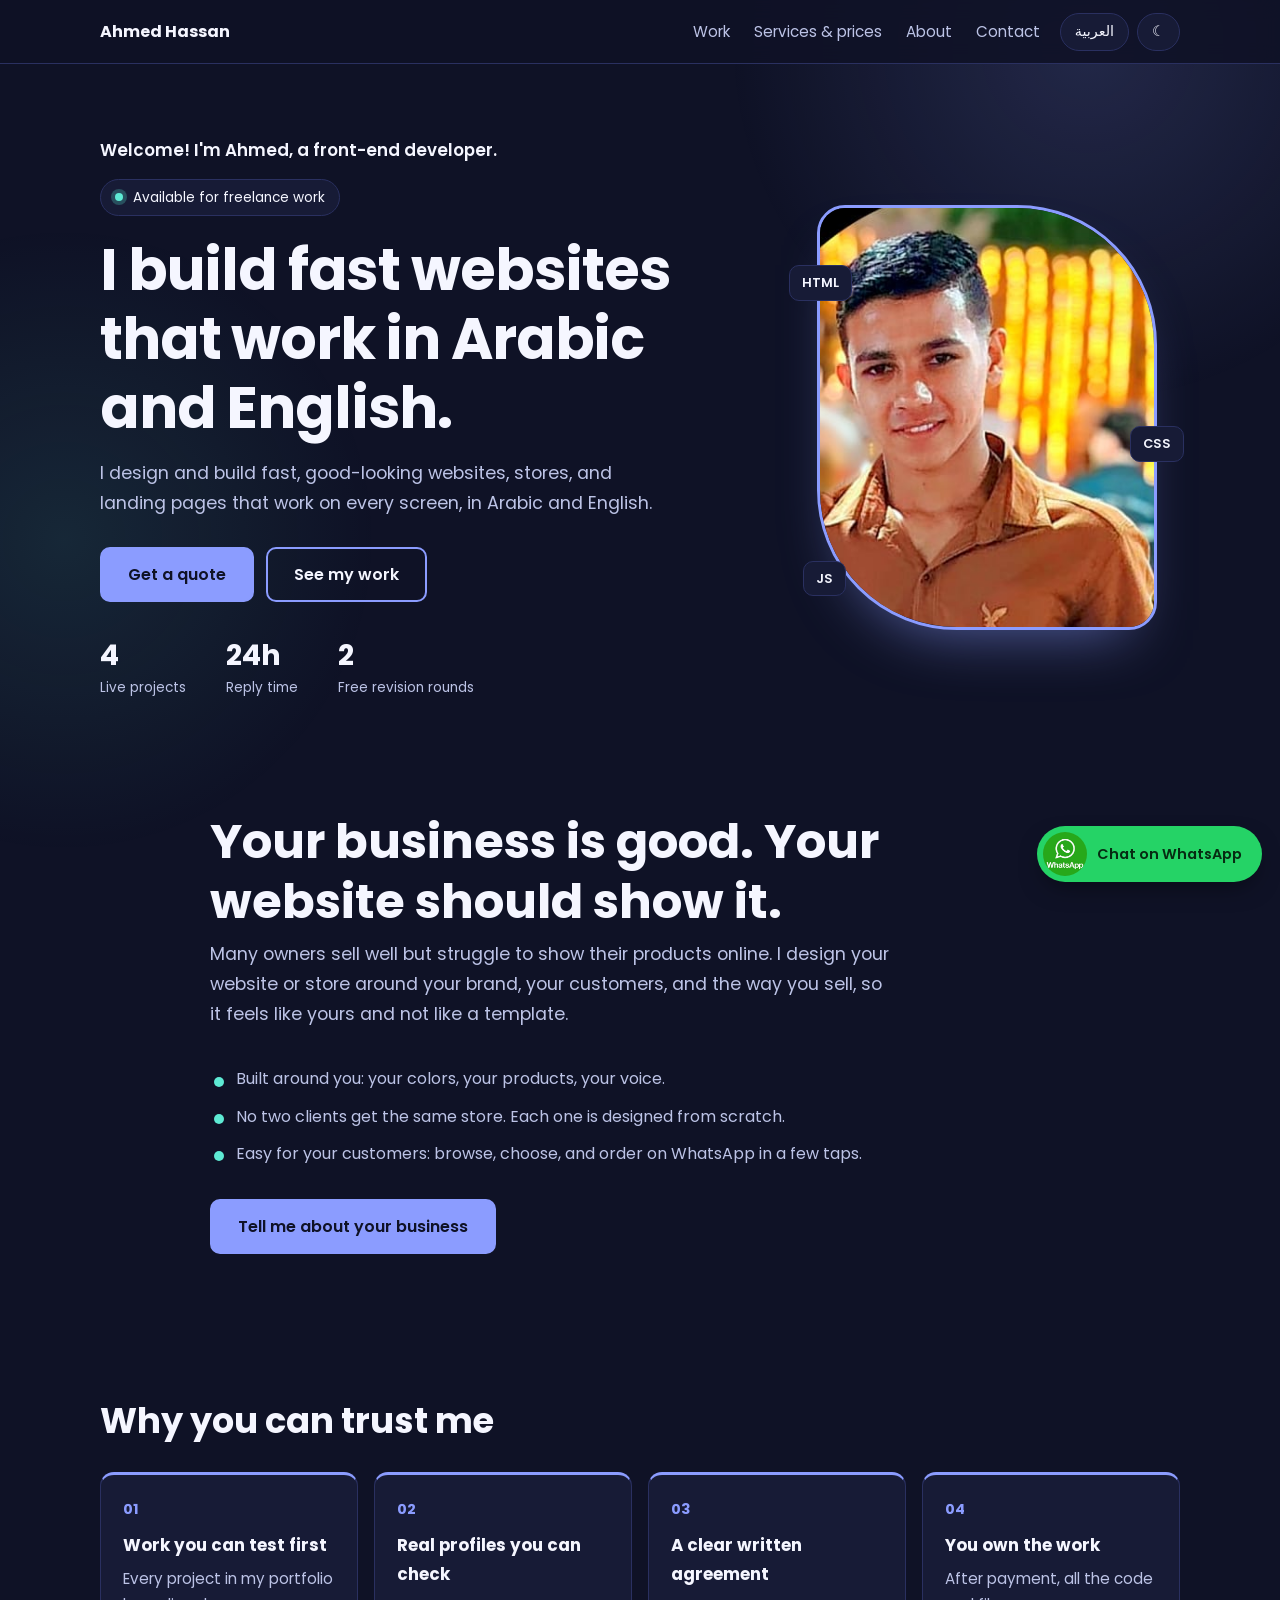
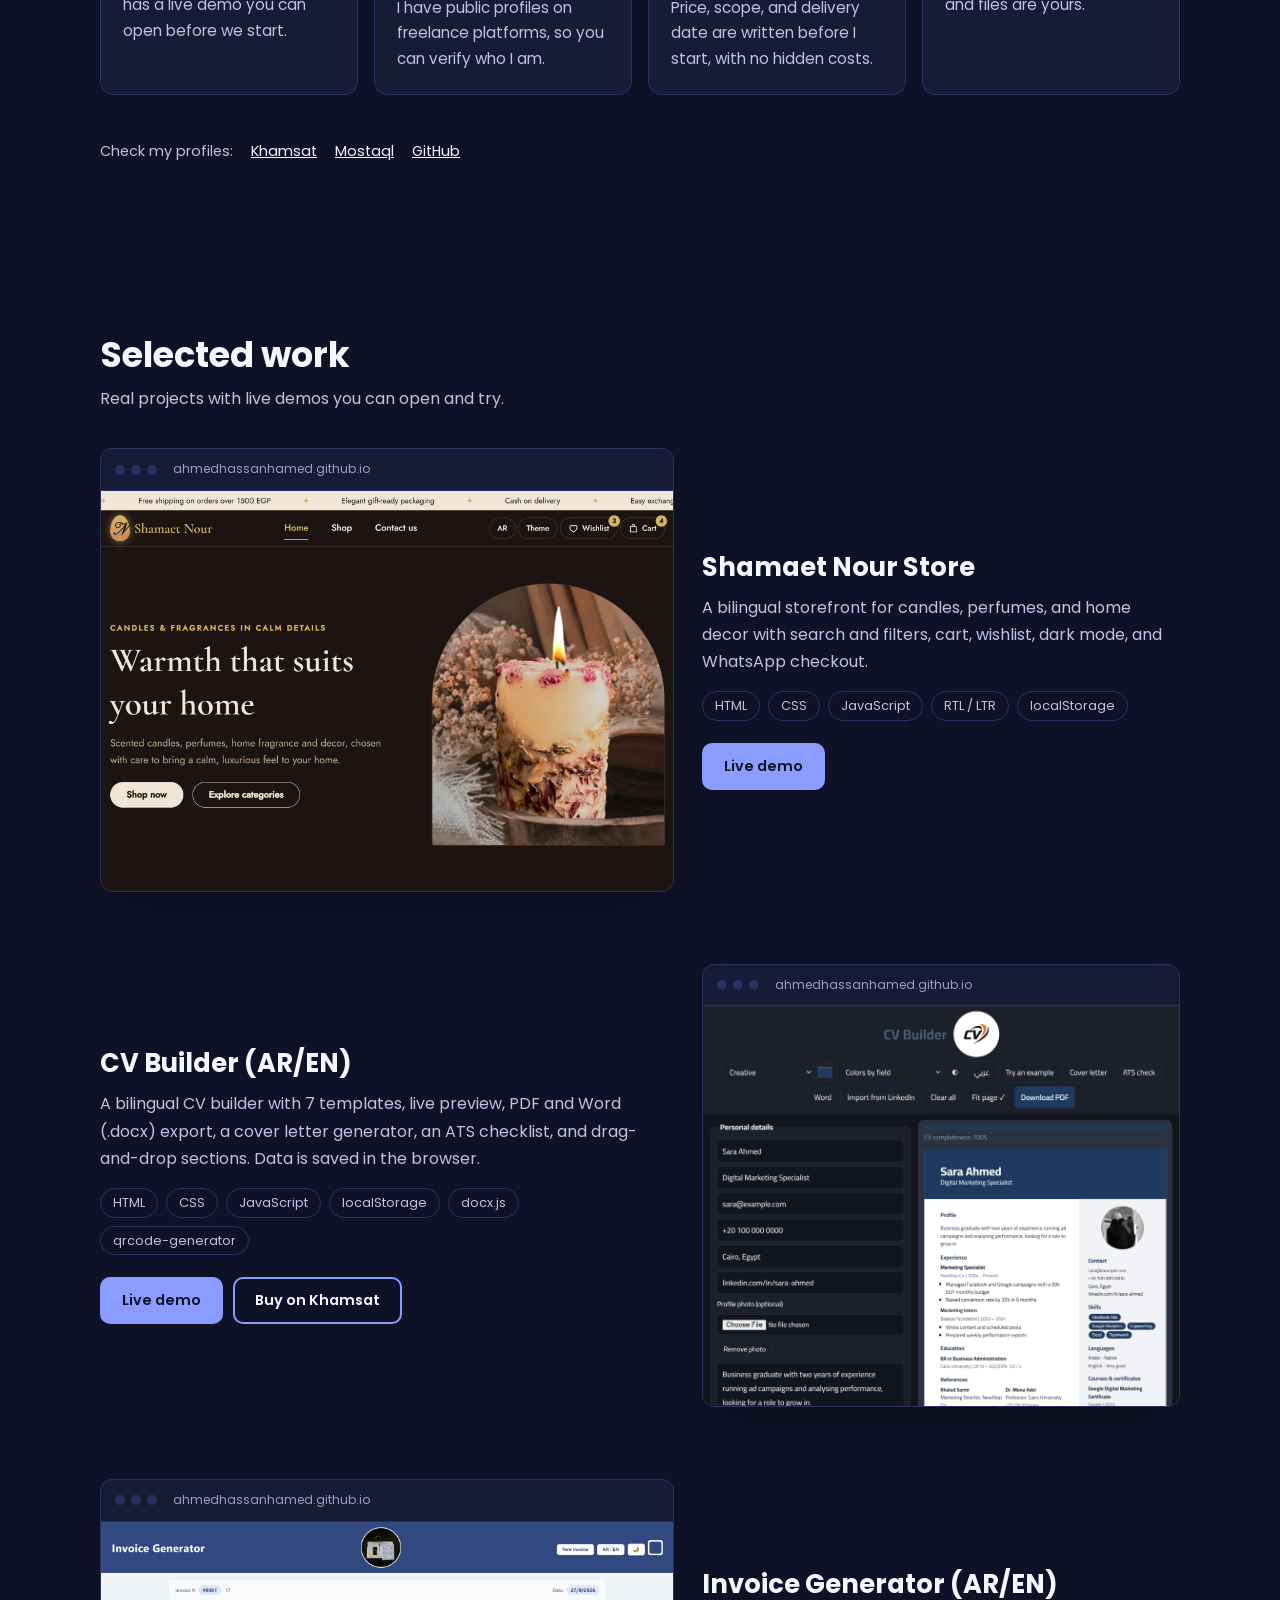
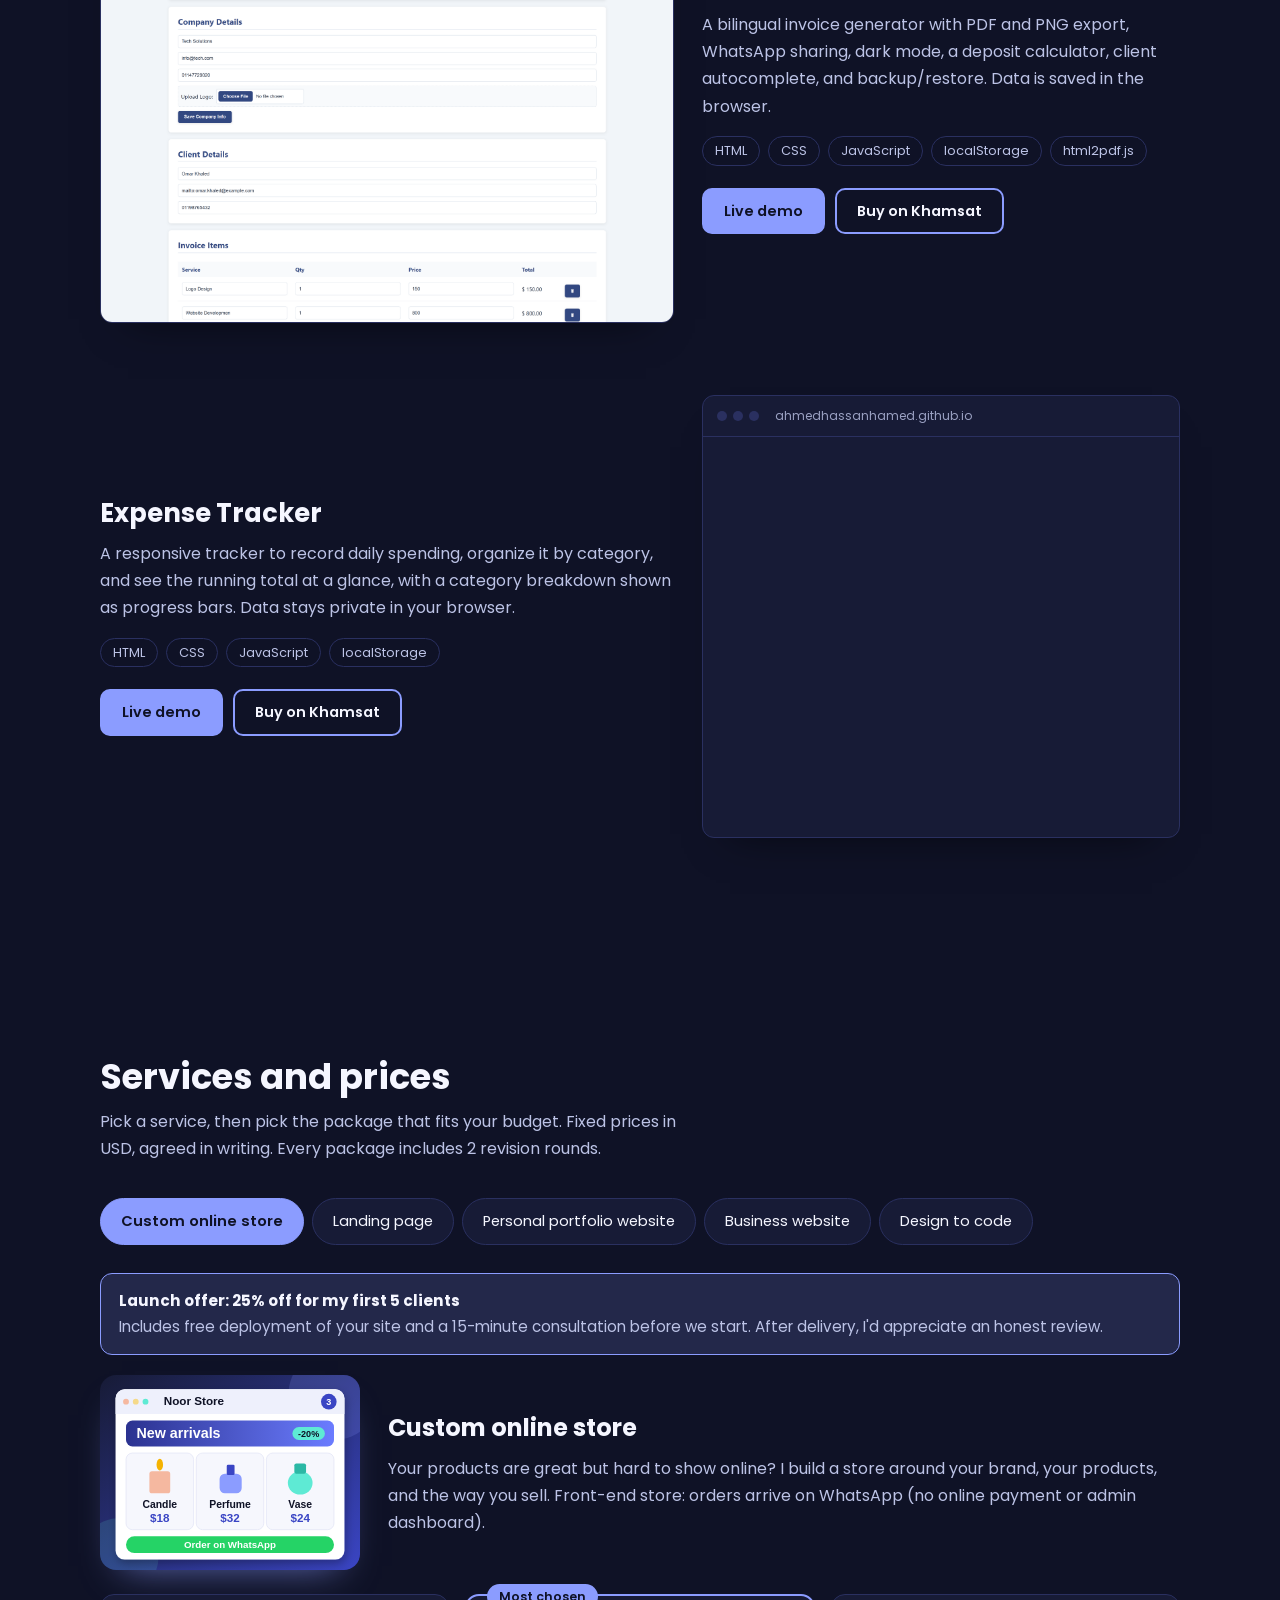
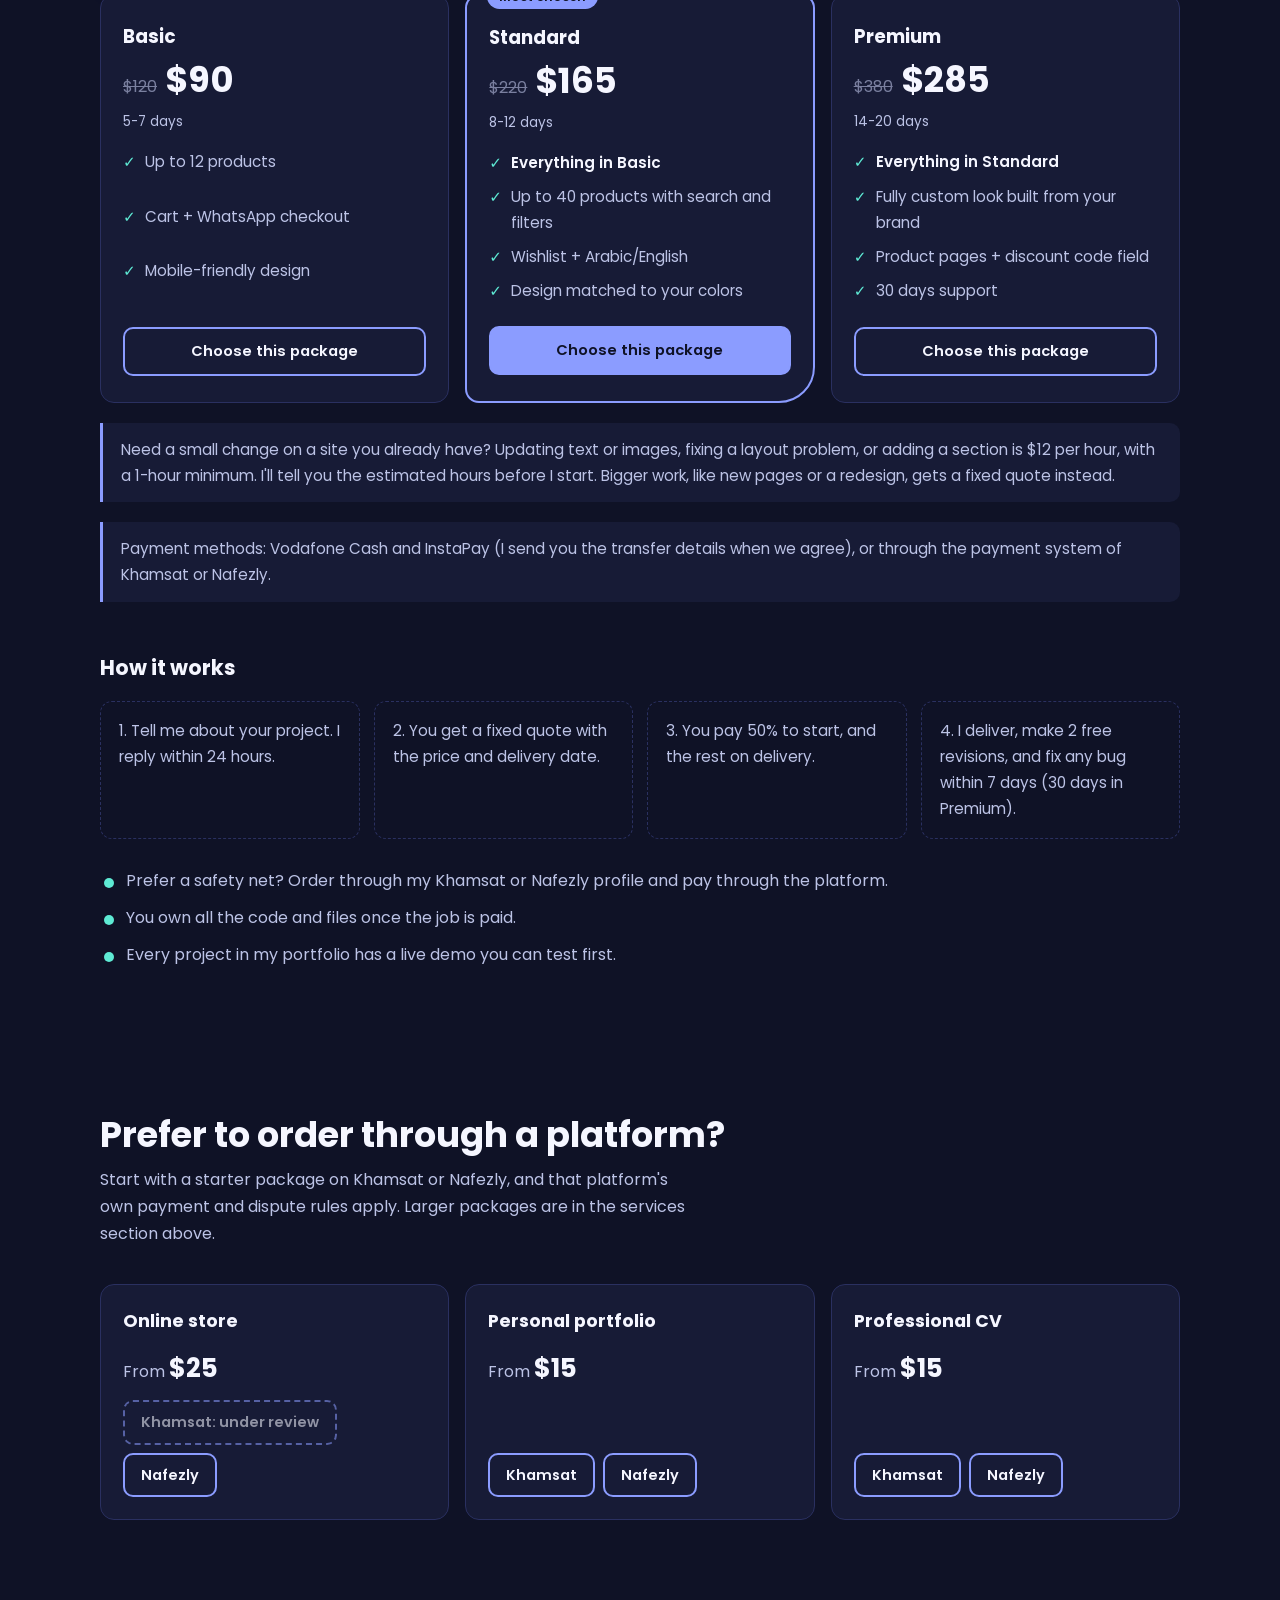
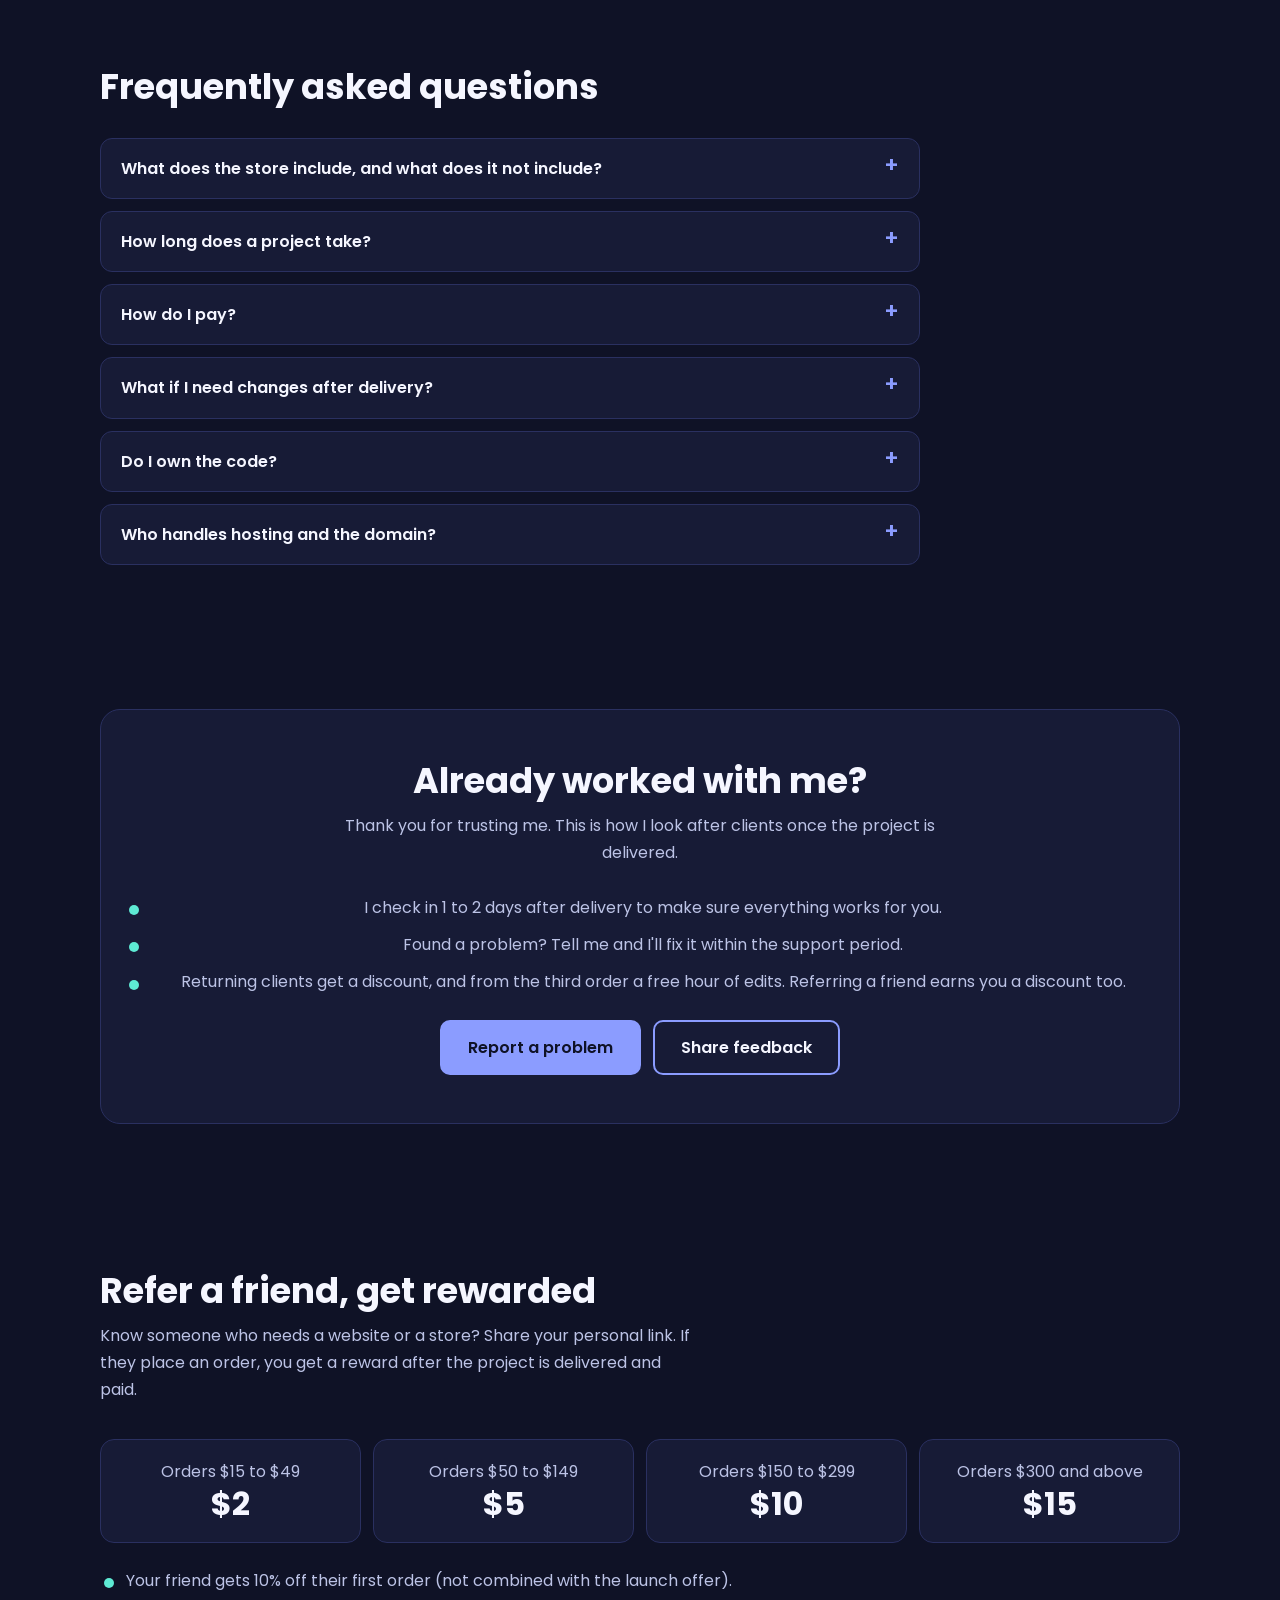
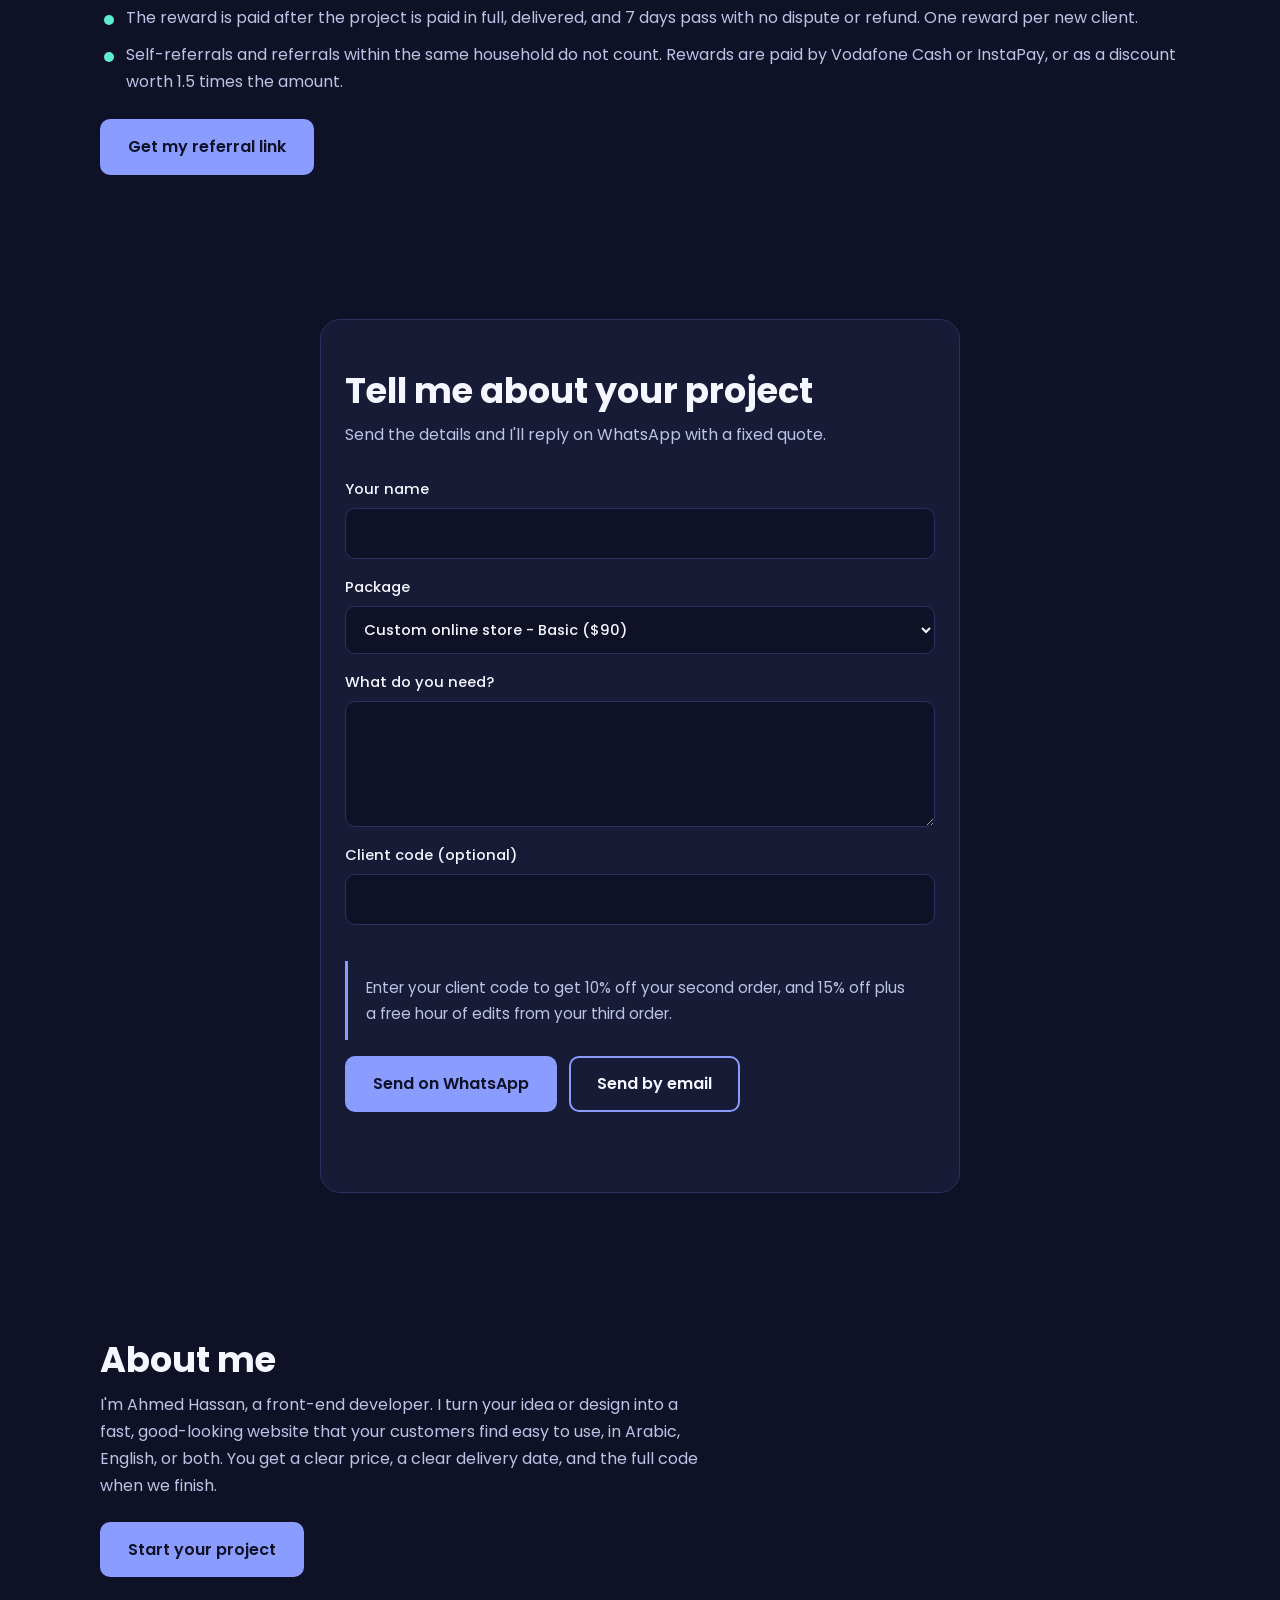
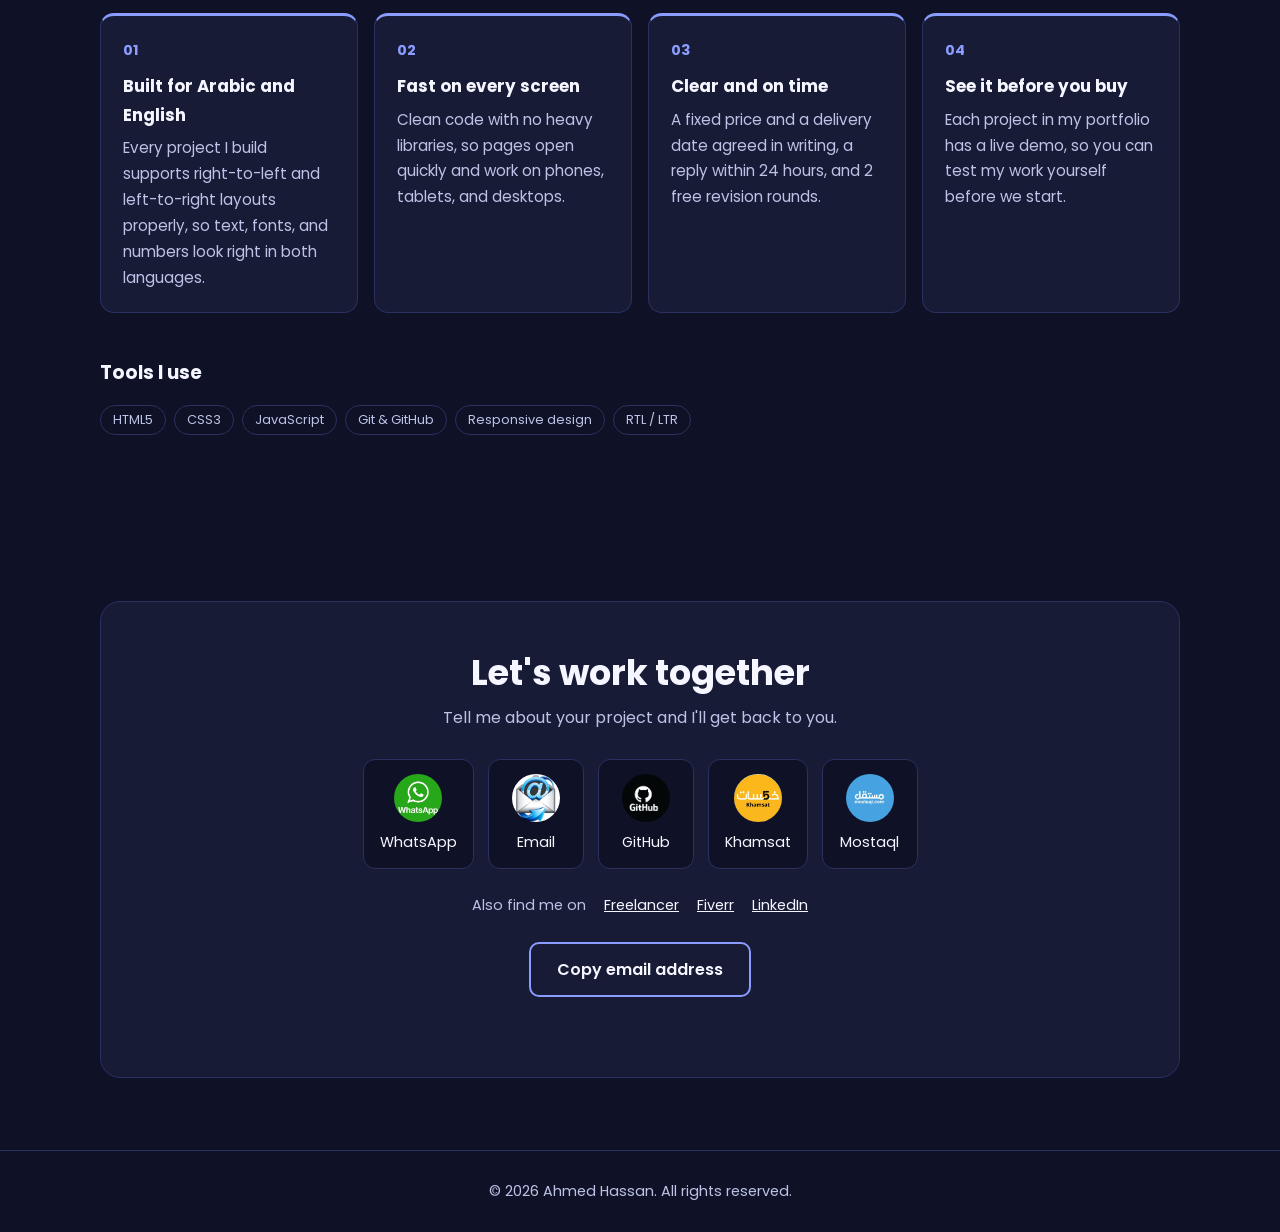
==== commit 81b0472b: "Update portfolio: pricing, about section, launch offer" ====
--- a/index.html
+++ b/index.html
@@ -46,7 +46,6 @@
           "https://github.com/AhmedHassanHamed",
           "https://khamsat.com/user/hassanhamed_cz",
           "https://mostaql.com/u/Ahmed_Hassan_CZ",
-          "https://www.upwork.com/freelancers/~017e71c52f4947b2a6",
           "https://www.freelancer.com/u/hassanhamed3",
           "https://www.fiverr.com/s/ZooZpjQ"
         ]
@@ -166,6 +165,63 @@
         </div>
       </section>
 
+      <!-- ===== ليه تثق فيّ ===== -->
+      <section class="sec" id="trust">
+        <div class="wrap">
+          <h2 data-i18n="trustT">Why you can trust me</h2>
+          <ul class="why">
+            <li>
+              <h3 data-i18n="tw1t">Work you can test first</h3>
+              <p data-i18n="tw1d">
+                Every project in my portfolio has a live demo you can open
+                before we start.
+              </p>
+            </li>
+            <li>
+              <h3 data-i18n="tw2t">Real profiles you can check</h3>
+              <p data-i18n="tw2d">
+                I have public profiles on freelance platforms, so you can verify
+                who I am.
+              </p>
+            </li>
+            <li>
+              <h3 data-i18n="tw3t">A clear written agreement</h3>
+              <p data-i18n="tw3d">
+                Price, scope, and delivery date are written before I start, with
+                no hidden costs.
+              </p>
+            </li>
+            <li>
+              <h3 data-i18n="tw4t">You own the work</h3>
+              <p data-i18n="tw4d">
+                After payment, all the code and files are yours.
+              </p>
+            </li>
+          </ul>
+          <p class="also">
+            <span data-i18n="checkMe">Check my profiles:</span>
+            <a
+              href="https://khamsat.com/user/hassanhamed_cz"
+              target="_blank"
+              rel="noopener"
+              >Khamsat</a
+            >
+            <a
+              href="https://mostaql.com/u/Ahmed_Hassan_CZ"
+              target="_blank"
+              rel="noopener"
+              >Mostaql</a
+            >
+            <a
+              href="https://github.com/AhmedHassanHamed"
+              target="_blank"
+              rel="noopener"
+              >GitHub</a
+            >
+          </p>
+        </div>
+      </section>
+
       <!-- ===== الأعمال (بتتملي من script.js) ===== -->
 
       <section class="sec" id="work">
@@ -193,7 +249,11 @@
             before I start. Bigger work, like new pages or a redesign, gets a
             fixed quote instead.
           </p>
-          <p class="note" data-i18n="payNote"></p>
+          <p class="note" data-i18n="payNote">
+            Payment methods: Vodafone Cash and InstaPay (I send you the transfer
+            details when we agree), or through the payment system of Khamsat or
+            Nafezly.
+          </p>
           <h3 class="subh" data-i18n="pTitle">How it works</h3>
           <ol class="steps">
             <li data-i18n="p1">
@@ -212,8 +272,8 @@
           </ol>
           <ul class="trust">
             <li data-i18n="tr1">
-              Prefer a safety net? Order through my Khamsat or Mostaql profile
-              and pay through their escrow.
+              Prefer a safety net? Order through my Khamsat or Nafezly profile
+              and pay through the platform.
             </li>
             <li data-i18n="tr2">
               You own all the code and files once the job is paid.
@@ -222,6 +282,19 @@
               Every project in my portfolio has a live demo you can test first.
             </li>
           </ul>
+        </div>
+      </section>
+
+      <!-- ===== اطلب بضمان المنصة ===== -->
+      <section class="sec" id="platforms">
+        <div class="wrap">
+          <h2 data-i18n="platT">Prefer to order through a platform?</h2>
+          <p class="lead" data-i18n="platD">
+            Start with a starter package on Khamsat or Nafezly, and that
+            platform's own payment and dispute rules apply. Larger packages are
+            in the services section above.
+          </p>
+          <div class="plat-grid" id="platGrid"></div>
         </div>
       </section>
 
@@ -245,30 +318,155 @@
           <h2 data-i18n="faqT">Frequently asked questions</h2>
           <div class="faq">
             <details>
-              <summary data-i18n="faq1q"></summary>
-              <p data-i18n="faq1a"></p>
+              <summary data-i18n="faq1q">
+                What does the store include, and what does it not include?
+              </summary>
+              <p data-i18n="faq1a">
+                The store includes a home page, product listing, a cart, and
+                ordering through WhatsApp, in a responsive design. Search,
+                filters, bilingual pages, and extra product pages depend on the
+                package you choose. It does not include online payment, an admin
+                dashboard, or a database, because it is a front-end store.
+              </p>
             </details>
             <details>
-              <summary data-i18n="faq2q"></summary>
-              <p data-i18n="faq2a"></p>
+              <summary data-i18n="faq2q">How long does a project take?</summary>
+              <p data-i18n="faq2a">
+                Each package shows its delivery time, from 1 to 2 days for
+                design to code up to 14 to 20 days for the largest store
+                package. I confirm the exact date in writing before I start.
+              </p>
             </details>
             <details>
-              <summary data-i18n="faq3q"></summary>
-              <p data-i18n="faq3a"></p>
+              <summary data-i18n="faq3q">How do I pay?</summary>
+              <p data-i18n="faq3a">
+                You pay 50% to start and the rest on delivery. If you prefer
+                extra protection, you can order through my Khamsat or Nafezly
+                profile and pay through the platform.
+              </p>
             </details>
             <details>
-              <summary data-i18n="faq4q"></summary>
-              <p data-i18n="faq4a"></p>
+              <summary data-i18n="faq4q">
+                What if I need changes after delivery?
+              </summary>
+              <p data-i18n="faq4a">
+                Every package includes 2 free revision rounds on the agreed
+                work. Small edits to an existing site cost $12 per hour with a
+                1-hour minimum, and bigger changes get a fixed quote.
+              </p>
             </details>
             <details>
-              <summary data-i18n="faq5q"></summary>
-              <p data-i18n="faq5a"></p>
+              <summary data-i18n="faq5q">Do I own the code?</summary>
+              <p data-i18n="faq5a">
+                Yes. Once the project is paid, all the code and files are yours.
+              </p>
             </details>
             <details>
-              <summary data-i18n="faq6q"></summary>
-              <p data-i18n="faq6a"></p>
+              <summary data-i18n="faq6q">
+                Who handles hosting and the domain?
+              </summary>
+              <p data-i18n="faq6a">
+                I can publish your site on free hosting and send you the link. A
+                paid domain name is bought on your own account, and I can help
+                you connect it.
+              </p>
             </details>
           </div>
+        </div>
+      </section>
+
+      <!-- ===== عميل سابق؟ ===== -->
+      <section class="sec" id="clients">
+        <div class="wrap">
+          <div class="box">
+            <h2 data-i18n="cliT">Already worked with me?</h2>
+            <p class="lead" data-i18n="cliD">
+              Thank you for trusting me. This is how I look after clients once
+              the project is delivered.
+            </p>
+            <ul class="trust">
+              <li data-i18n="cl1">
+                I check in 1 to 2 days after delivery to make sure everything
+                works for you.
+              </li>
+              <li data-i18n="cl2">
+                Found a problem? Tell me and I'll fix it within the support
+                period.
+              </li>
+              <li data-i18n="cl3">
+                Returning clients get a discount, and from the third order a
+                free hour of edits. Referring a friend earns you a discount too.
+              </li>
+            </ul>
+            <div
+              class="form-actions"
+              style="justify-content: center; margin-top: 24px"
+            >
+              <a
+                class="btn"
+                id="issueBtn"
+                href="#"
+                target="_blank"
+                rel="noopener"
+                data-i18n="issueB"
+                >Report a problem</a
+              >
+              <a
+                class="btn ghost"
+                id="feedbackBtn"
+                href="#"
+                target="_blank"
+                rel="noopener"
+                data-i18n="feedB"
+                >Share feedback</a
+              >
+            </div>
+          </div>
+        </div>
+      </section>
+
+      <!-- ===== برنامج الترشيح ===== -->
+      <section class="sec" id="referral">
+        <div class="wrap">
+          <h2 data-i18n="refT">Refer a friend, get rewarded</h2>
+          <p class="lead" data-i18n="refD">
+            Know someone who needs a website or a store? Share your personal
+            link. If they place an order, you get a reward after the project is
+            delivered and paid.
+          </p>
+          <ul class="tiers">
+            <li><span data-i18n="rt1">Orders $15 to $49</span><b>$2</b></li>
+            <li><span data-i18n="rt2">Orders $50 to $149</span><b>$5</b></li>
+            <li><span data-i18n="rt3">Orders $150 to $299</span><b>$10</b></li>
+            <li>
+              <span data-i18n="rt4">Orders $300 and above</span><b>$15</b>
+            </li>
+          </ul>
+          <ul class="trust">
+            <li data-i18n="rf1">
+              Your friend gets 10% off their first order (not combined with the
+              launch offer).
+            </li>
+            <li data-i18n="rf2">
+              The reward is paid after the project is paid in full, delivered,
+              and 7 days pass with no dispute or refund. One reward per new
+              client.
+            </li>
+            <li data-i18n="rf3">
+              Self-referrals and referrals within the same household do not
+              count. Rewards are paid by Vodafone Cash or InstaPay, or as a
+              discount worth 1.5 times the amount.
+            </li>
+          </ul>
+          <a
+            class="btn"
+            id="refBtn"
+            href="#"
+            target="_blank"
+            rel="noopener"
+            data-i18n="refB"
+            >Get my referral link</a
+          >
         </div>
       </section>
 
@@ -281,6 +479,7 @@
             <p class="lead" data-i18n="oLead">
               Send the details and I'll reply on WhatsApp with a fixed quote.
             </p>
+            <p class="note" id="refNote" hidden></p>
             <form id="orderForm" class="form">
               <label
                 ><span data-i18n="fName">Your name</span
@@ -298,7 +497,10 @@
                 <span data-i18n="fCode">Client code (optional)</span>
                 <input id="fCode" autocomplete="off" />
               </label>
-              <p class="note" data-i18n="returnD"></p>
+              <p class="note" data-i18n="returnD">
+                Enter your client code to get 10% off your second order, and 15%
+                off plus a free hour of edits from your third order.
+              </p>
               <div class="form-actions">
                 <button class="btn" type="submit" data-i18n="fSend">
                   Send on WhatsApp
@@ -436,12 +638,6 @@
             </div>
             <p class="also">
               <span data-i18n="also">Also find me on</span>
-              <a
-                href="https://www.upwork.com/freelancers/~017e71c52f4947b2a6"
-                target="_blank"
-                rel="noopener"
-                >Upwork</a
-              >
               <a
                 href="https://www.freelancer.com/u/hassanhamed3"
                 target="_blank"
--- a/pricing.css
+++ b/pricing.css
@@ -636,3 +636,75 @@
   color: var(--accent);
   font-size: 0.85rem;
 }
+/* ===== برنامج الترشيح ===== */
+.tiers {
+  display: grid;
+  grid-template-columns: repeat(auto-fit, minmax(180px, 1fr));
+  gap: 12px;
+  margin-bottom: 24px;
+  list-style: none;
+}
+.tiers li {
+  padding: 18px;
+  border: 1px solid var(--line);
+  border-radius: 14px;
+  background: var(--surface);
+  text-align: center;
+}
+.tiers b {
+  display: block;
+  color: var(--head);
+  font-size: 2rem;
+  line-height: 1.2;
+}
+#referral .trust {
+  margin: 0 0 24px;
+}
+
+/* ===== المنصات والثقة والعميل السابق ===== */
+.plat-grid {
+  display: grid;
+  grid-template-columns: repeat(auto-fit, minmax(240px, 1fr));
+  gap: 16px;
+}
+.plat {
+  display: flex;
+  flex-direction: column;
+  gap: 10px;
+  padding: 22px;
+  border: 1px solid var(--line);
+  border-radius: 14px;
+  background: var(--surface);
+}
+.plat h3 {
+  font-size: 1.1rem;
+}
+.plat .from b {
+  color: var(--head);
+  font-size: 1.6rem;
+}
+.plat-btns {
+  display: flex;
+  flex-wrap: wrap;
+  gap: 8px;
+  margin-top: auto;
+}
+.plat-btns .btn {
+  padding: 8px 16px;
+  font-size: 0.9rem;
+}
+.btn.off {
+  border-style: dashed;
+  opacity: 0.55;
+  cursor: not-allowed;
+}
+#trust .also {
+  justify-content: flex-start;
+}
+
+/* مسافة تحت عناوين الأقسام اللي بعدها مباشرة قائمة أو شبكة (بدون وصف) */
+#trust h2,
+#faq h2,
+#reviews h2 {
+  margin-bottom: 28px;
+}
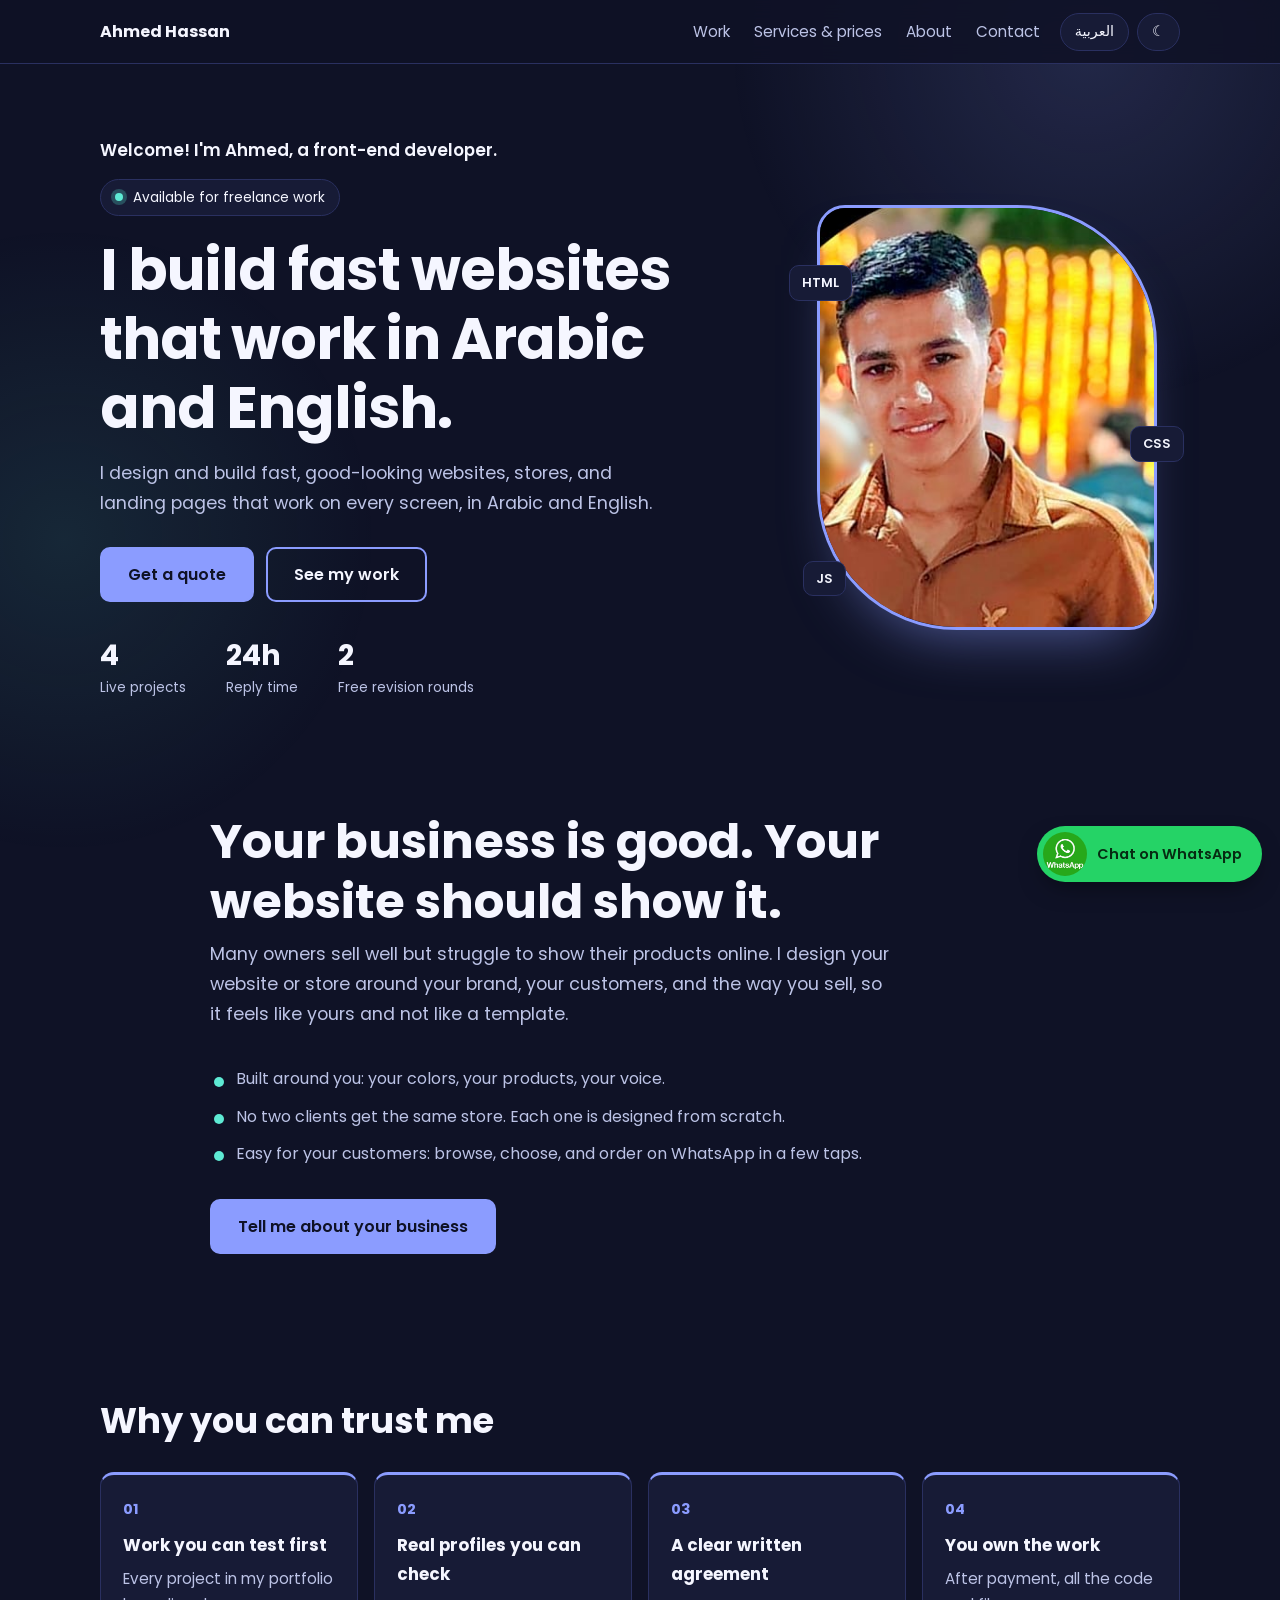
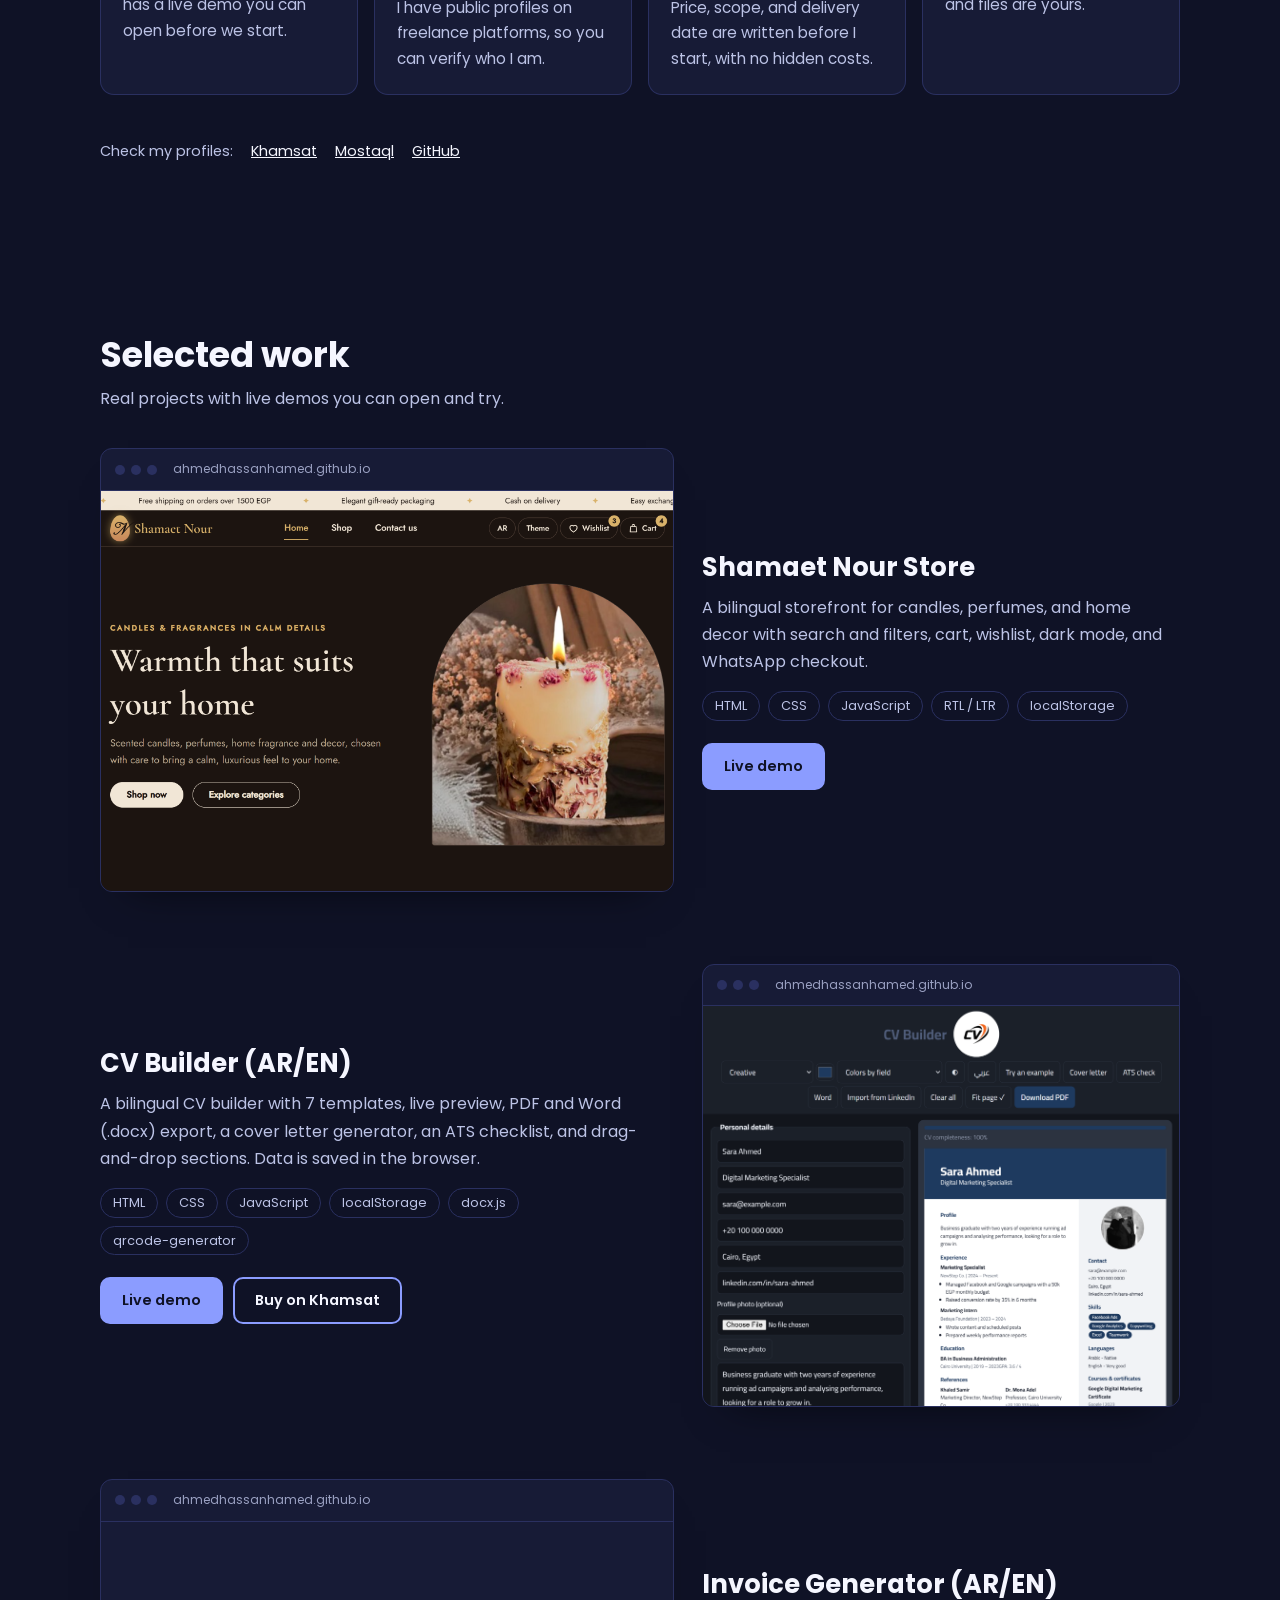
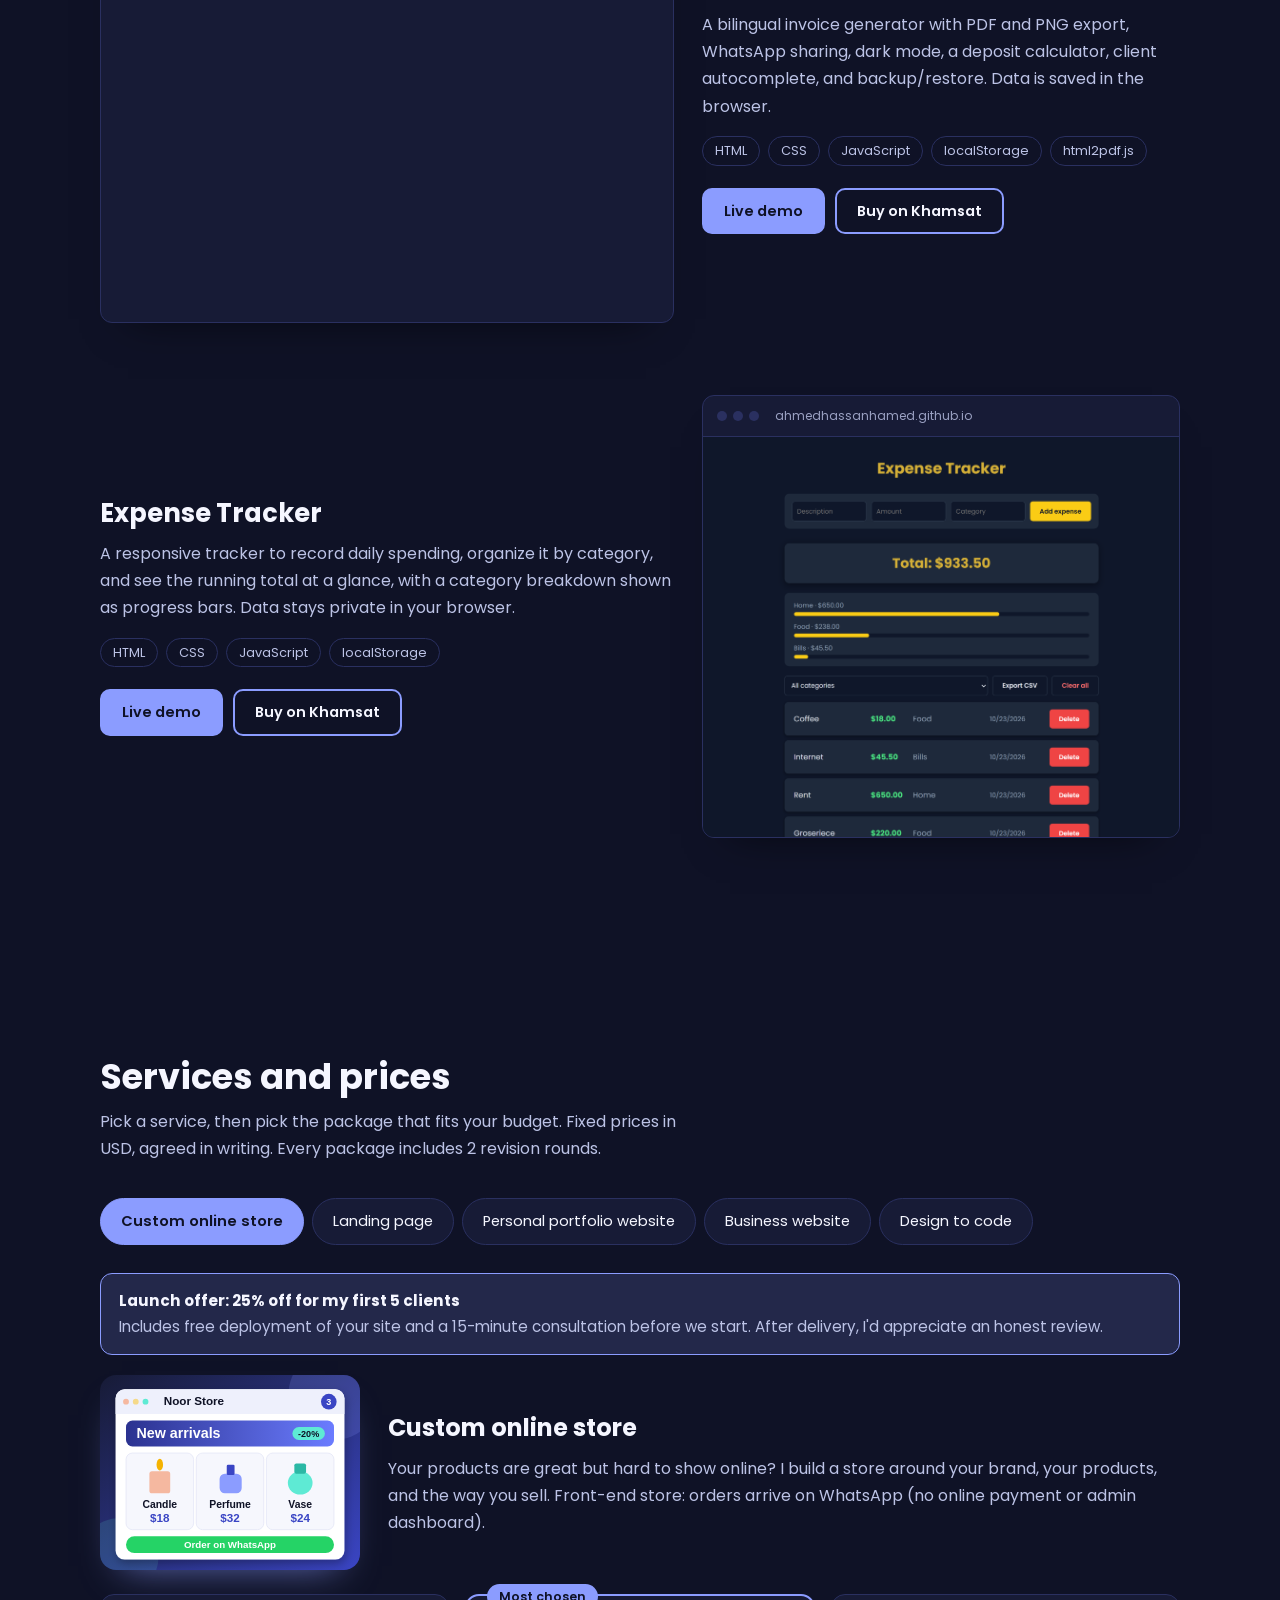
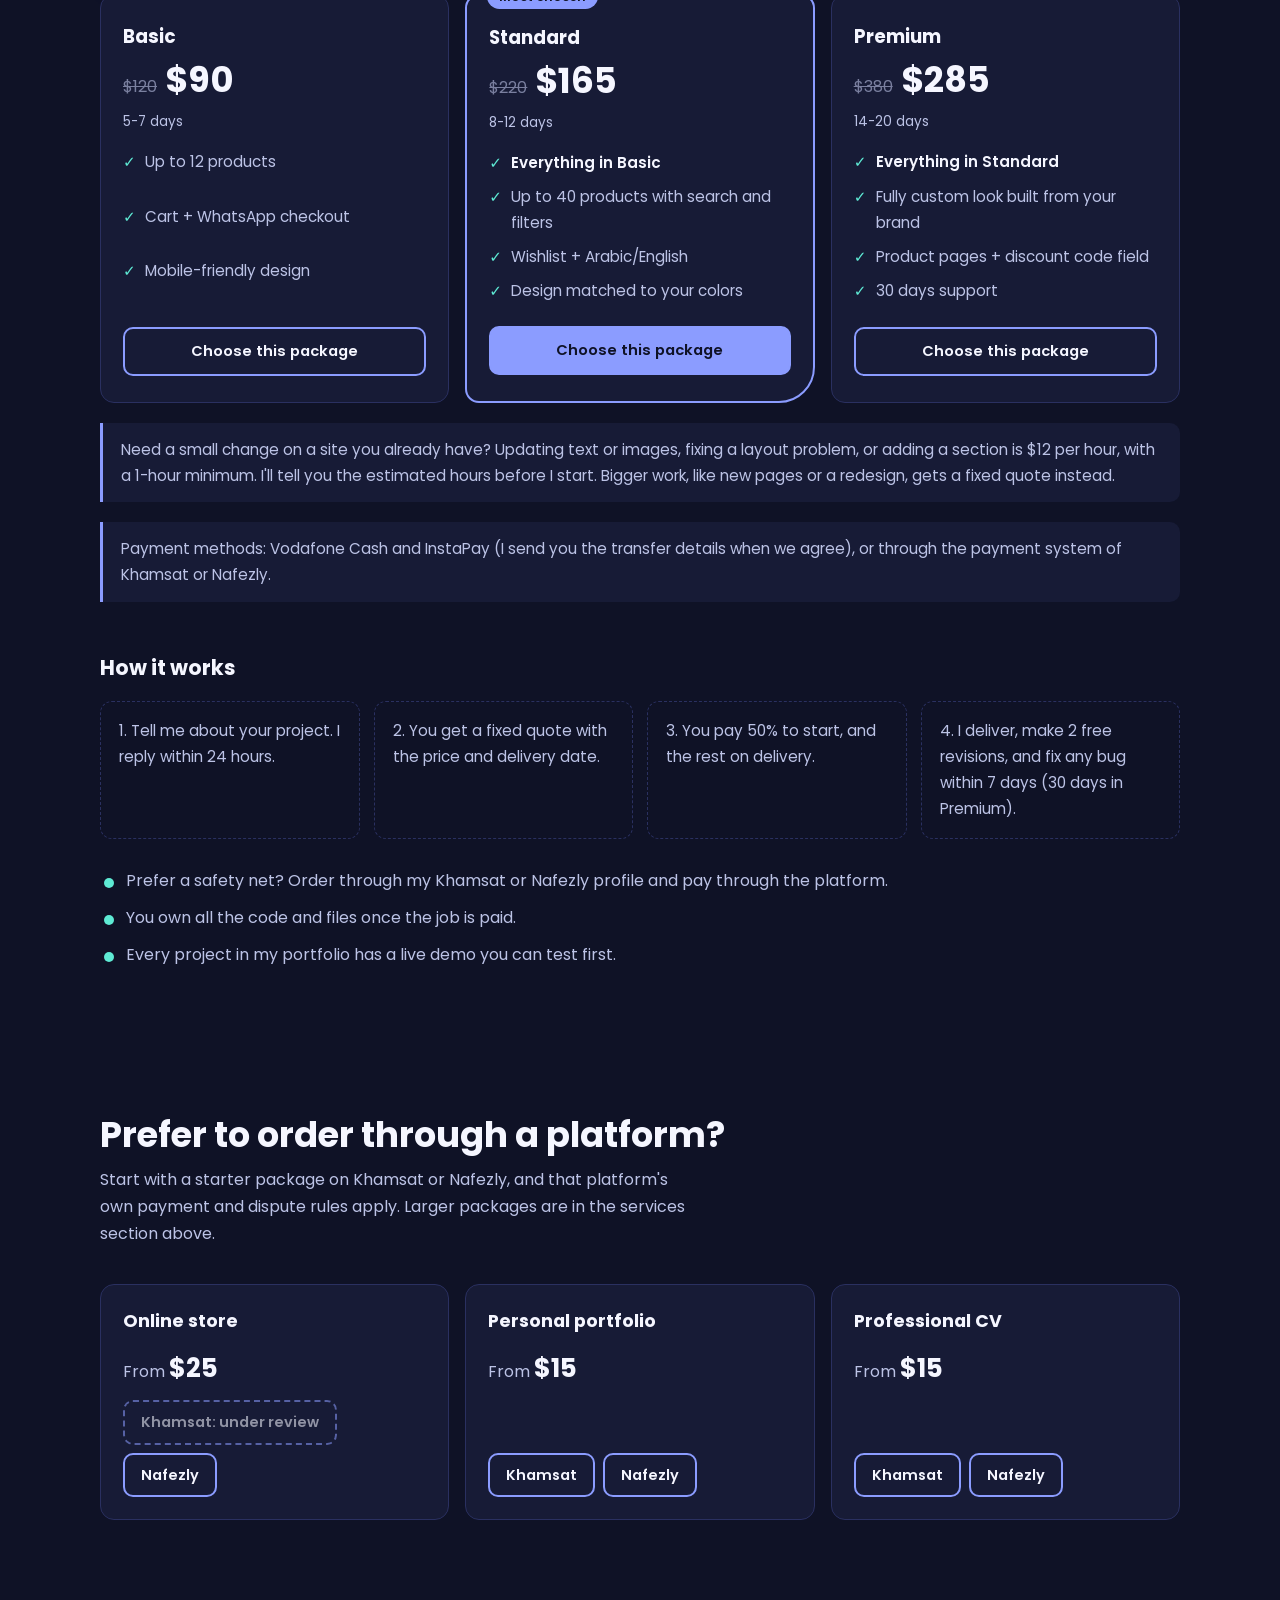
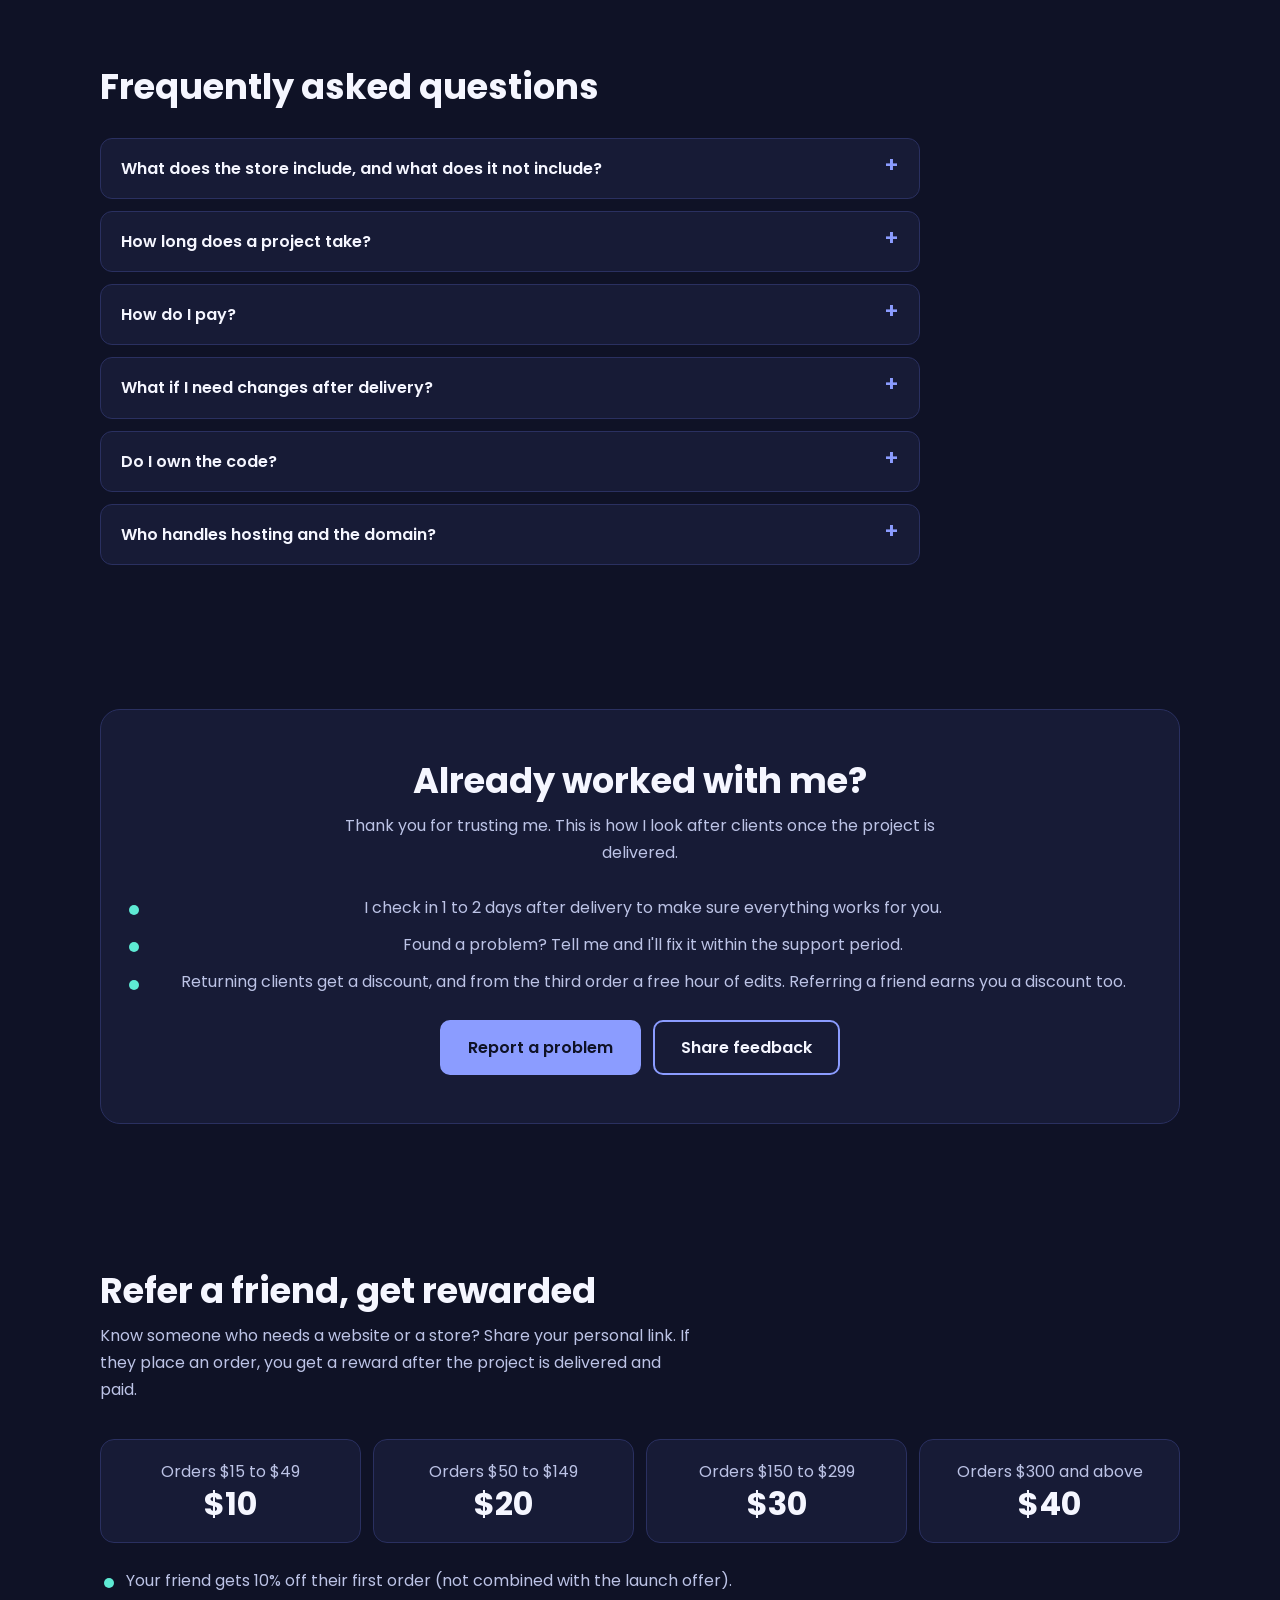
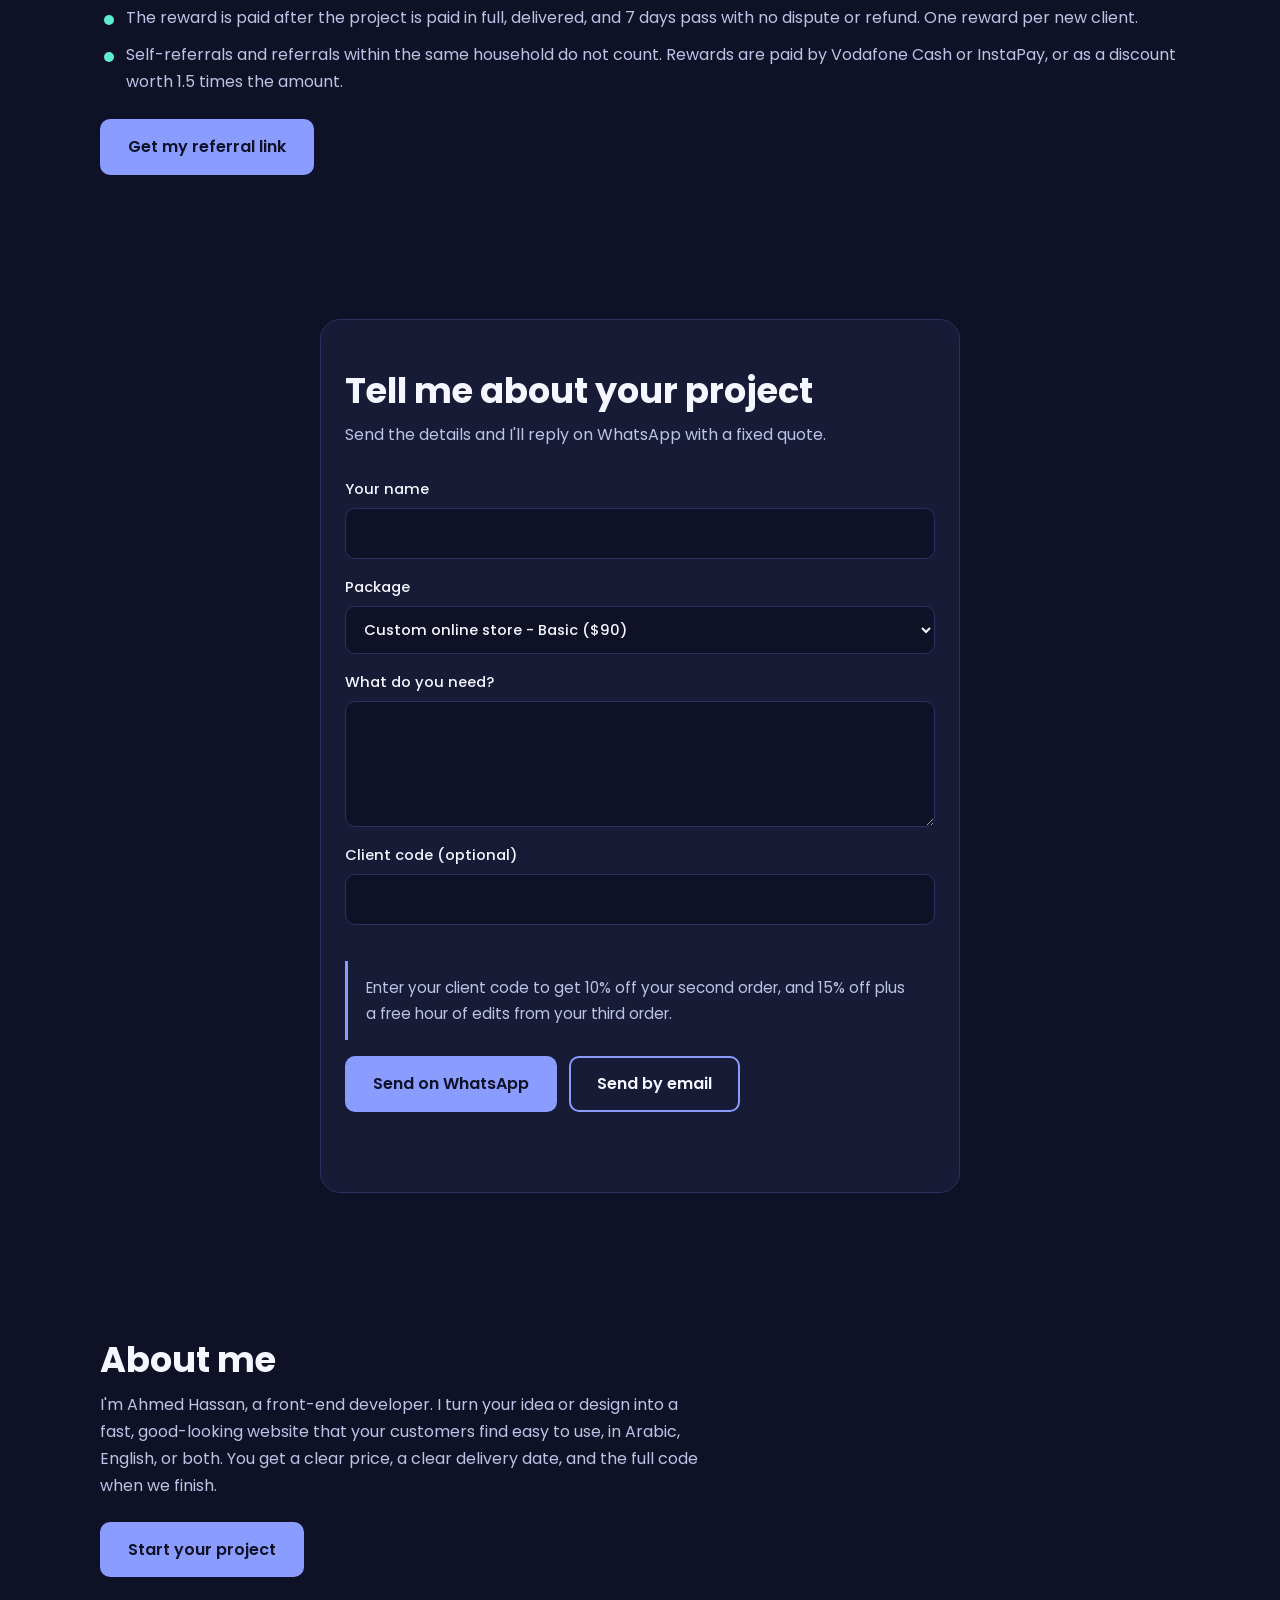
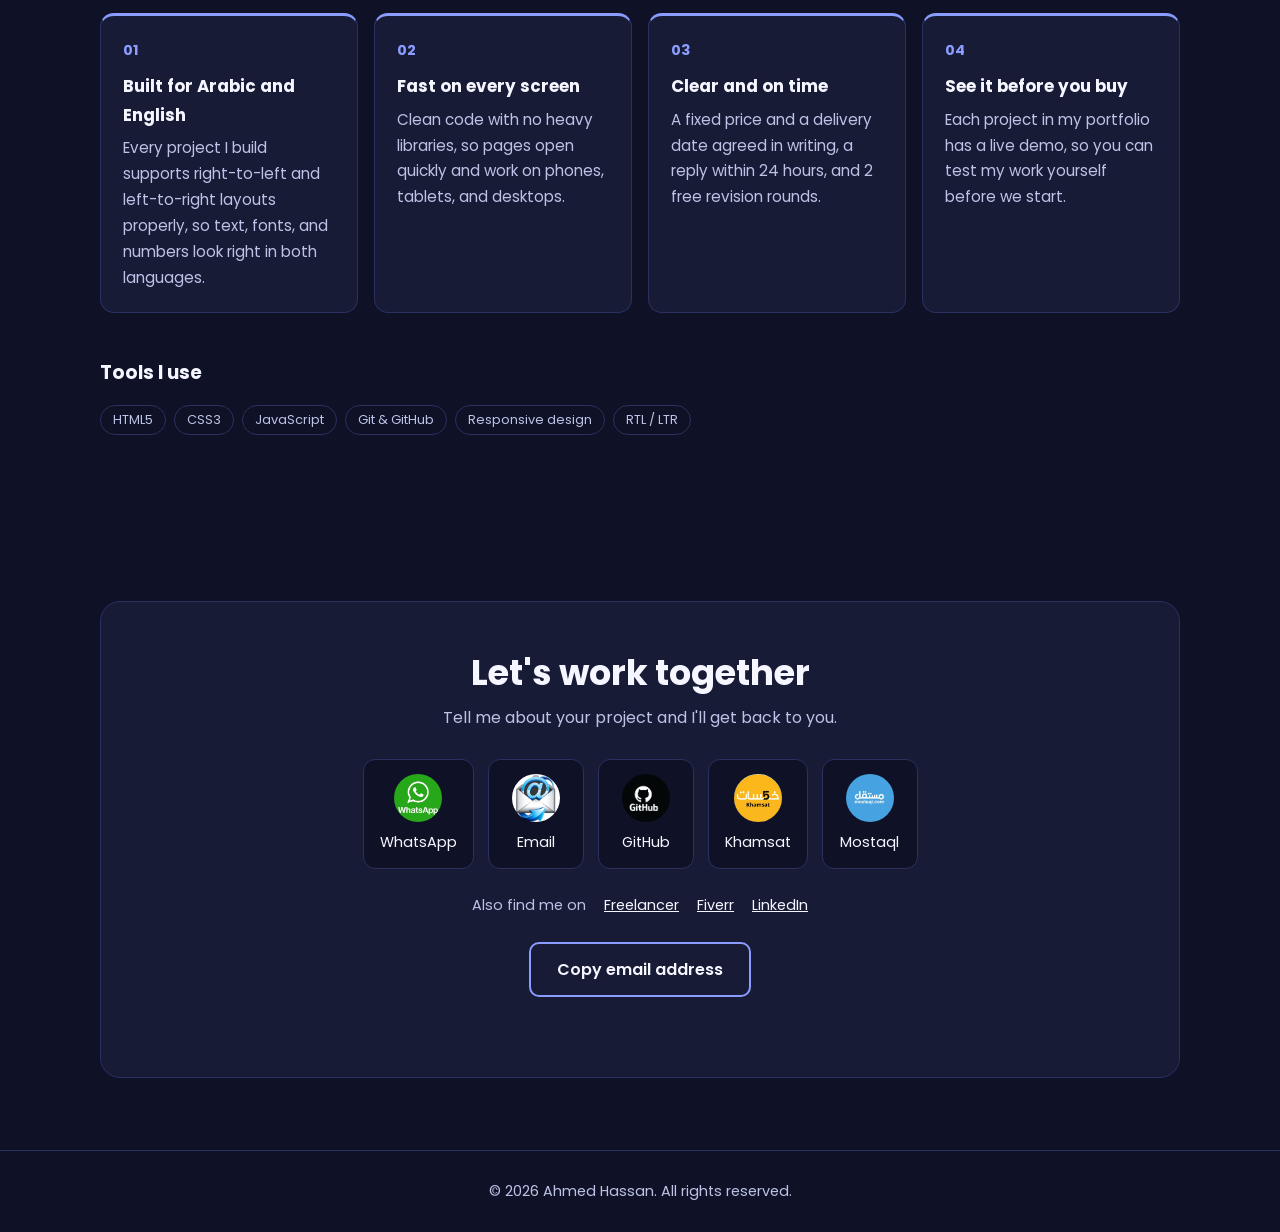
==== commit 5d642e3a: "Update portfolio: pricing, about section, launch offer" ====
--- a/index.html
+++ b/index.html
@@ -435,11 +435,11 @@
             delivered and paid.
           </p>
           <ul class="tiers">
-            <li><span data-i18n="rt1">Orders $15 to $49</span><b>$2</b></li>
-            <li><span data-i18n="rt2">Orders $50 to $149</span><b>$5</b></li>
-            <li><span data-i18n="rt3">Orders $150 to $299</span><b>$10</b></li>
-            <li>
-              <span data-i18n="rt4">Orders $300 and above</span><b>$15</b>
+            <li><span data-i18n="rt1">Orders $15 to $49</span><b>$10</b></li>
+            <li><span data-i18n="rt2">Orders $50 to $149</span><b>$20</b></li>
+            <li><span data-i18n="rt3">Orders $150 to $299</span><b>$30</b></li>
+            <li>
+              <span data-i18n="rt4">Orders $300 and above</span><b>$40</b>
             </li>
           </ul>
           <ul class="trust">
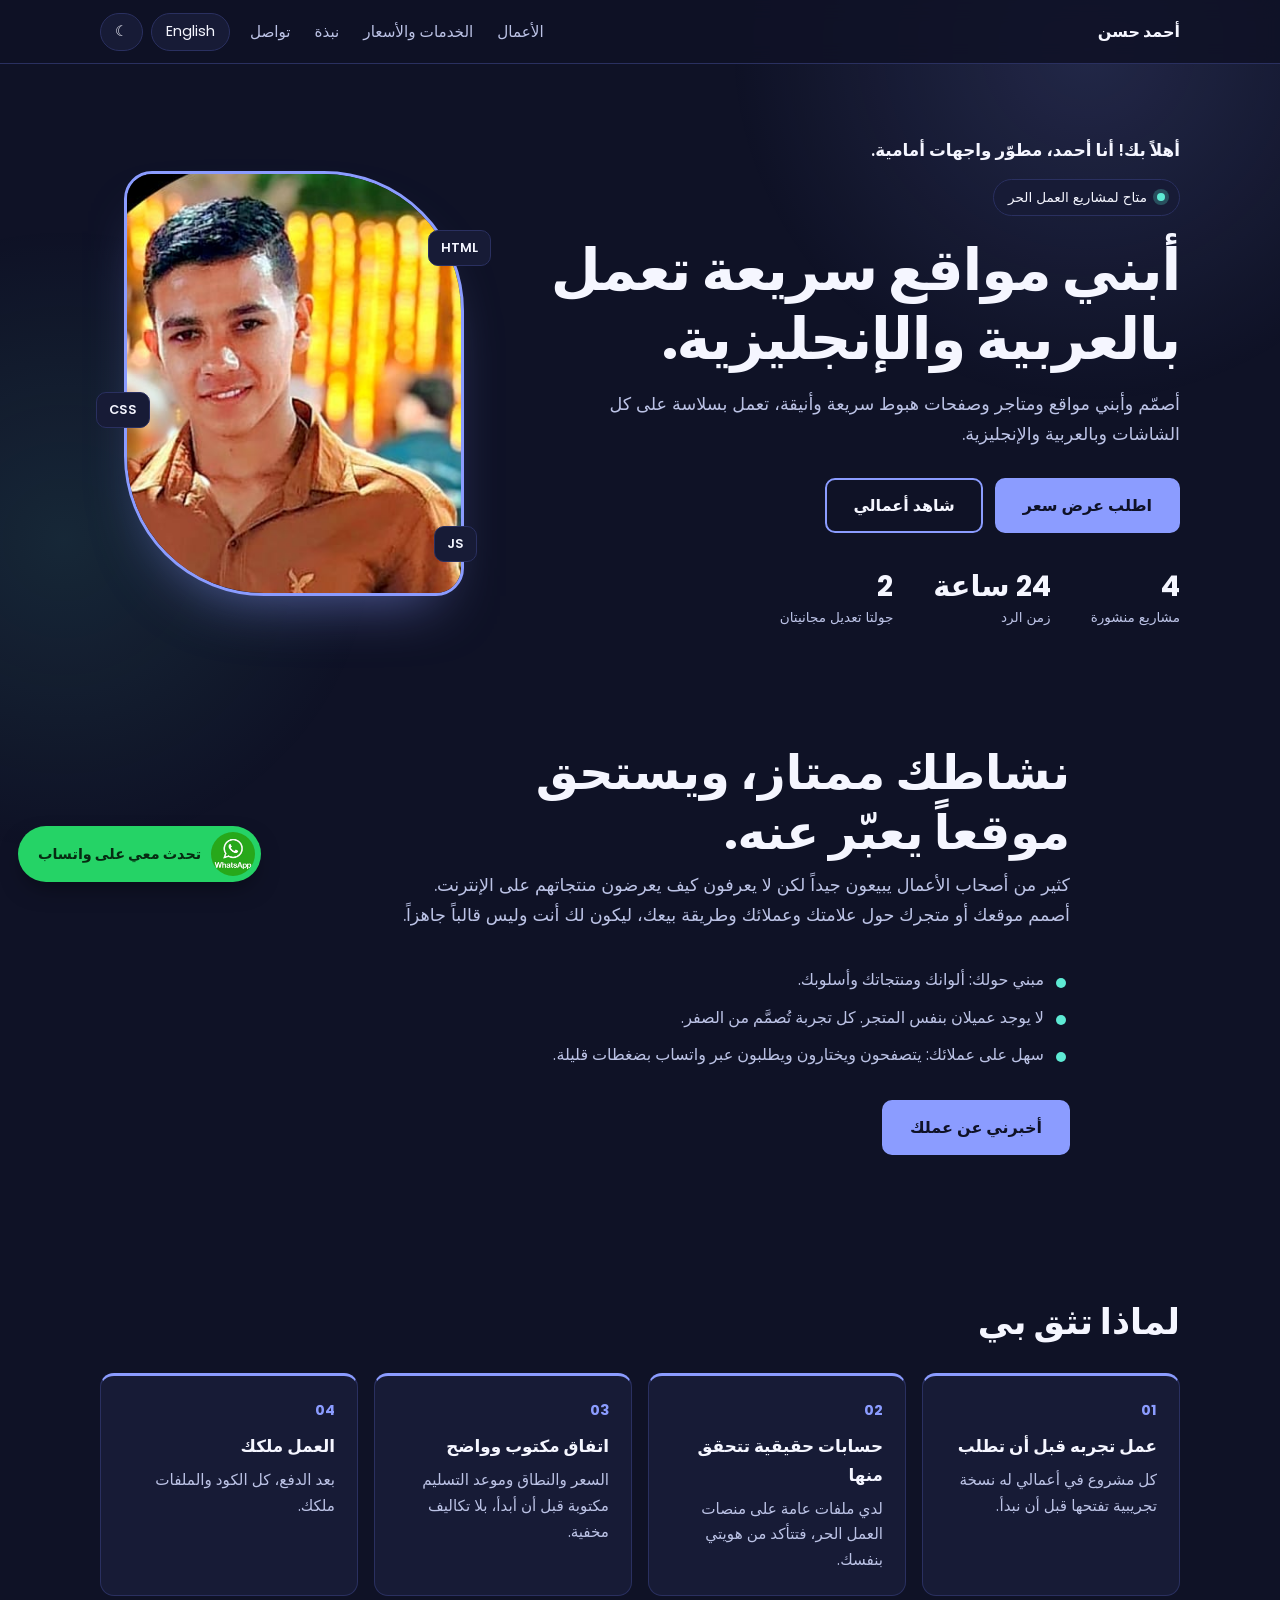
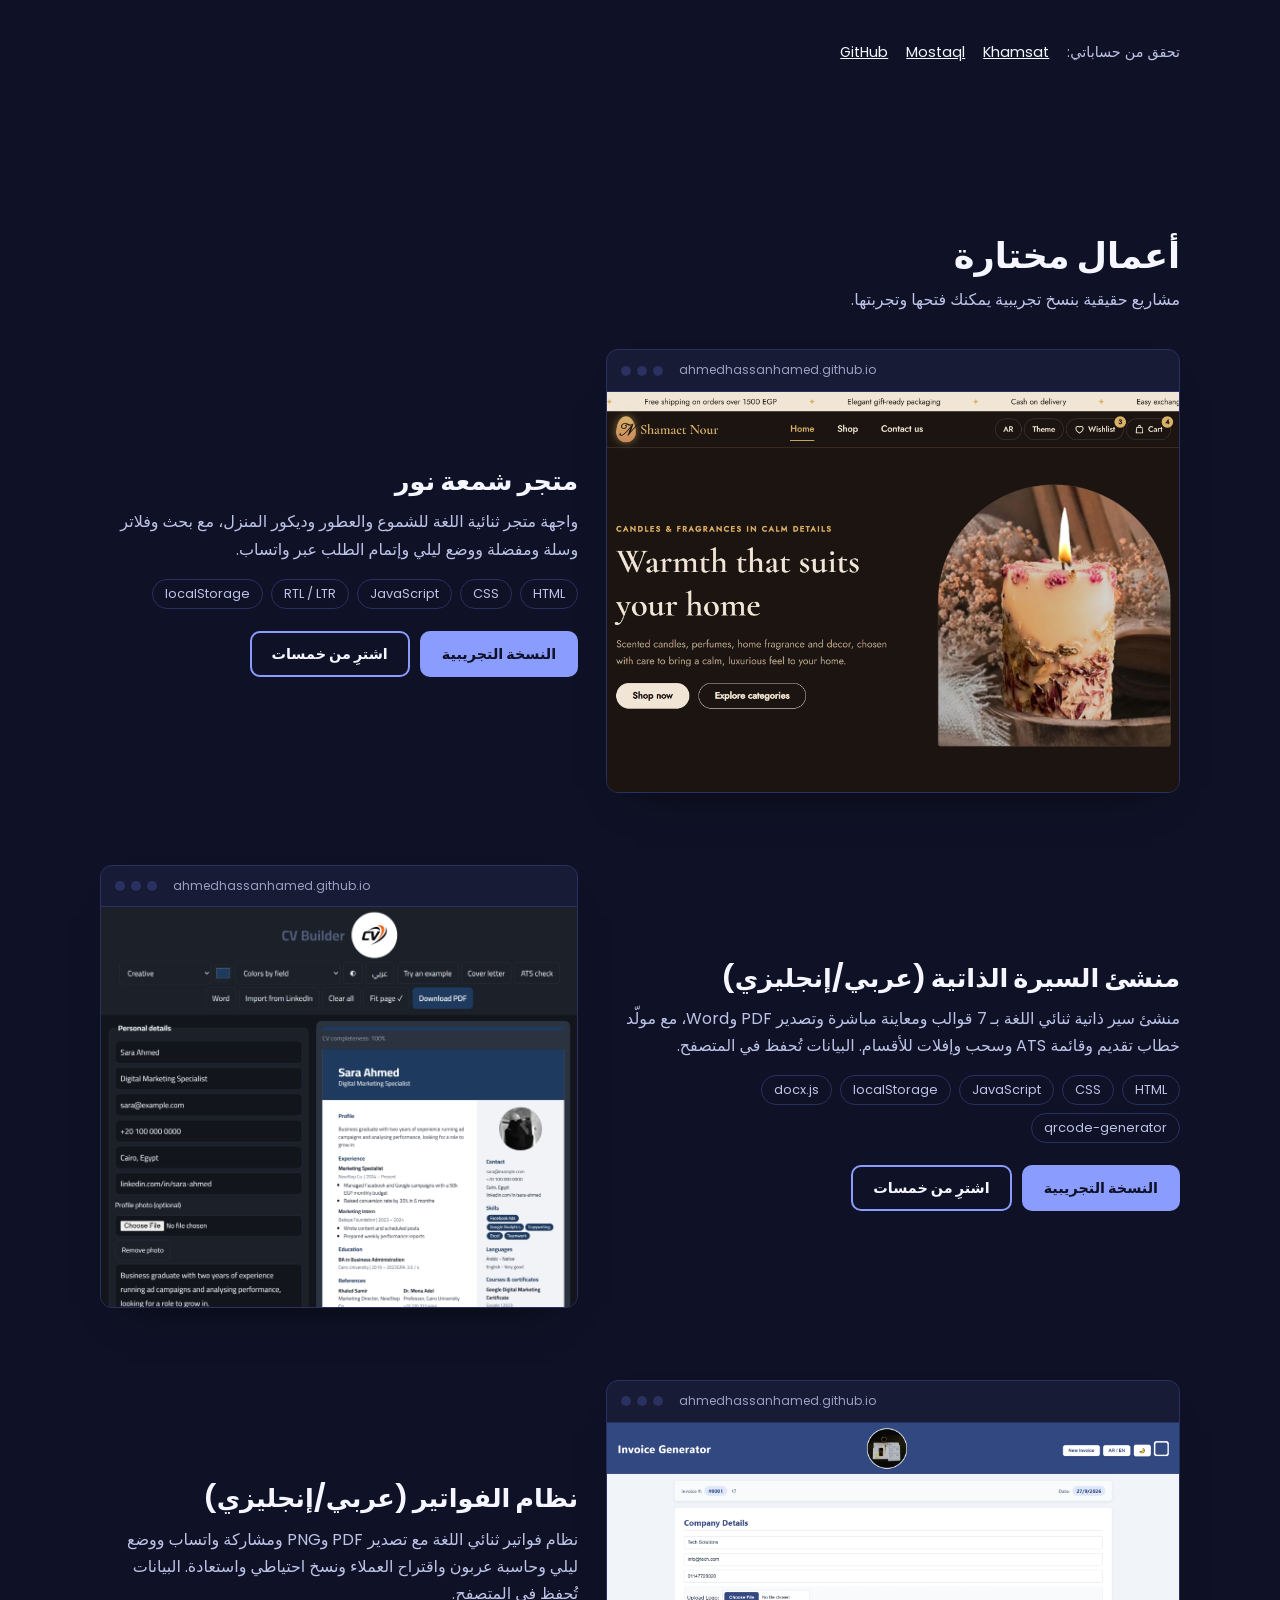
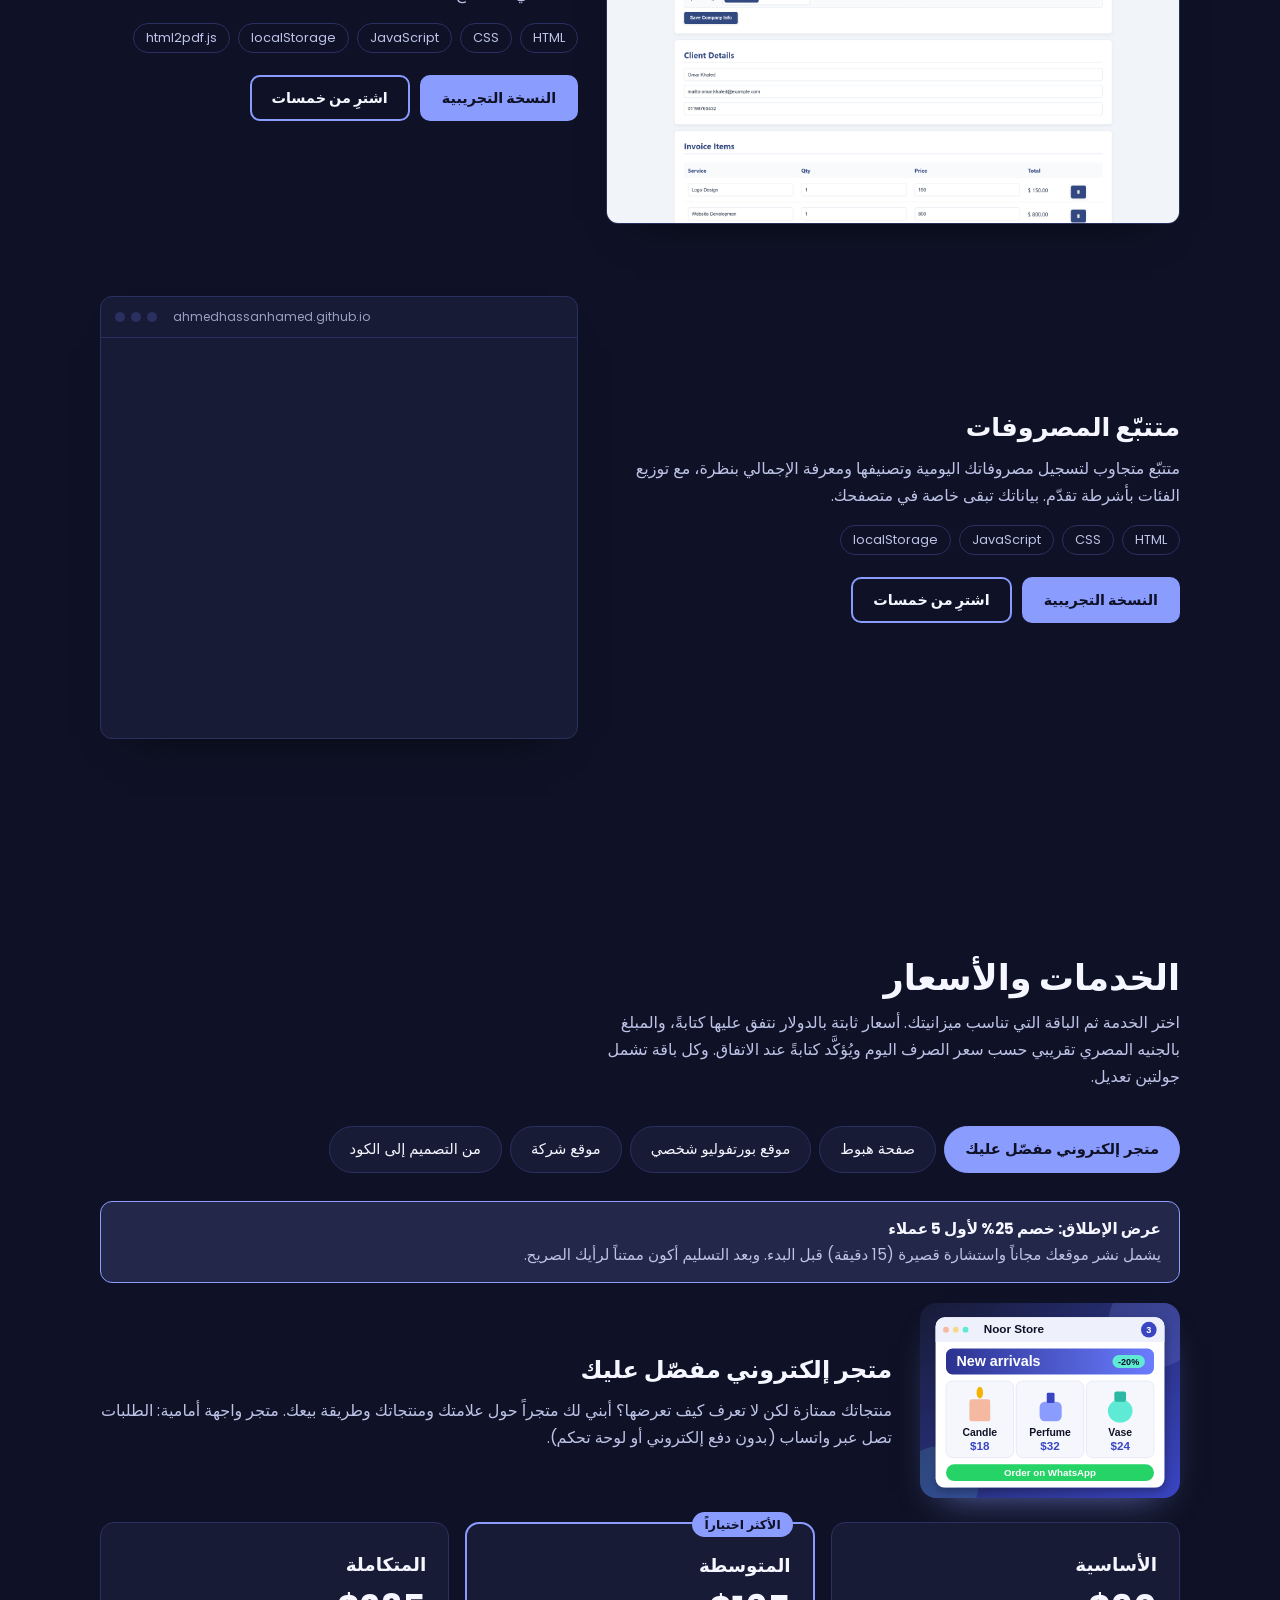
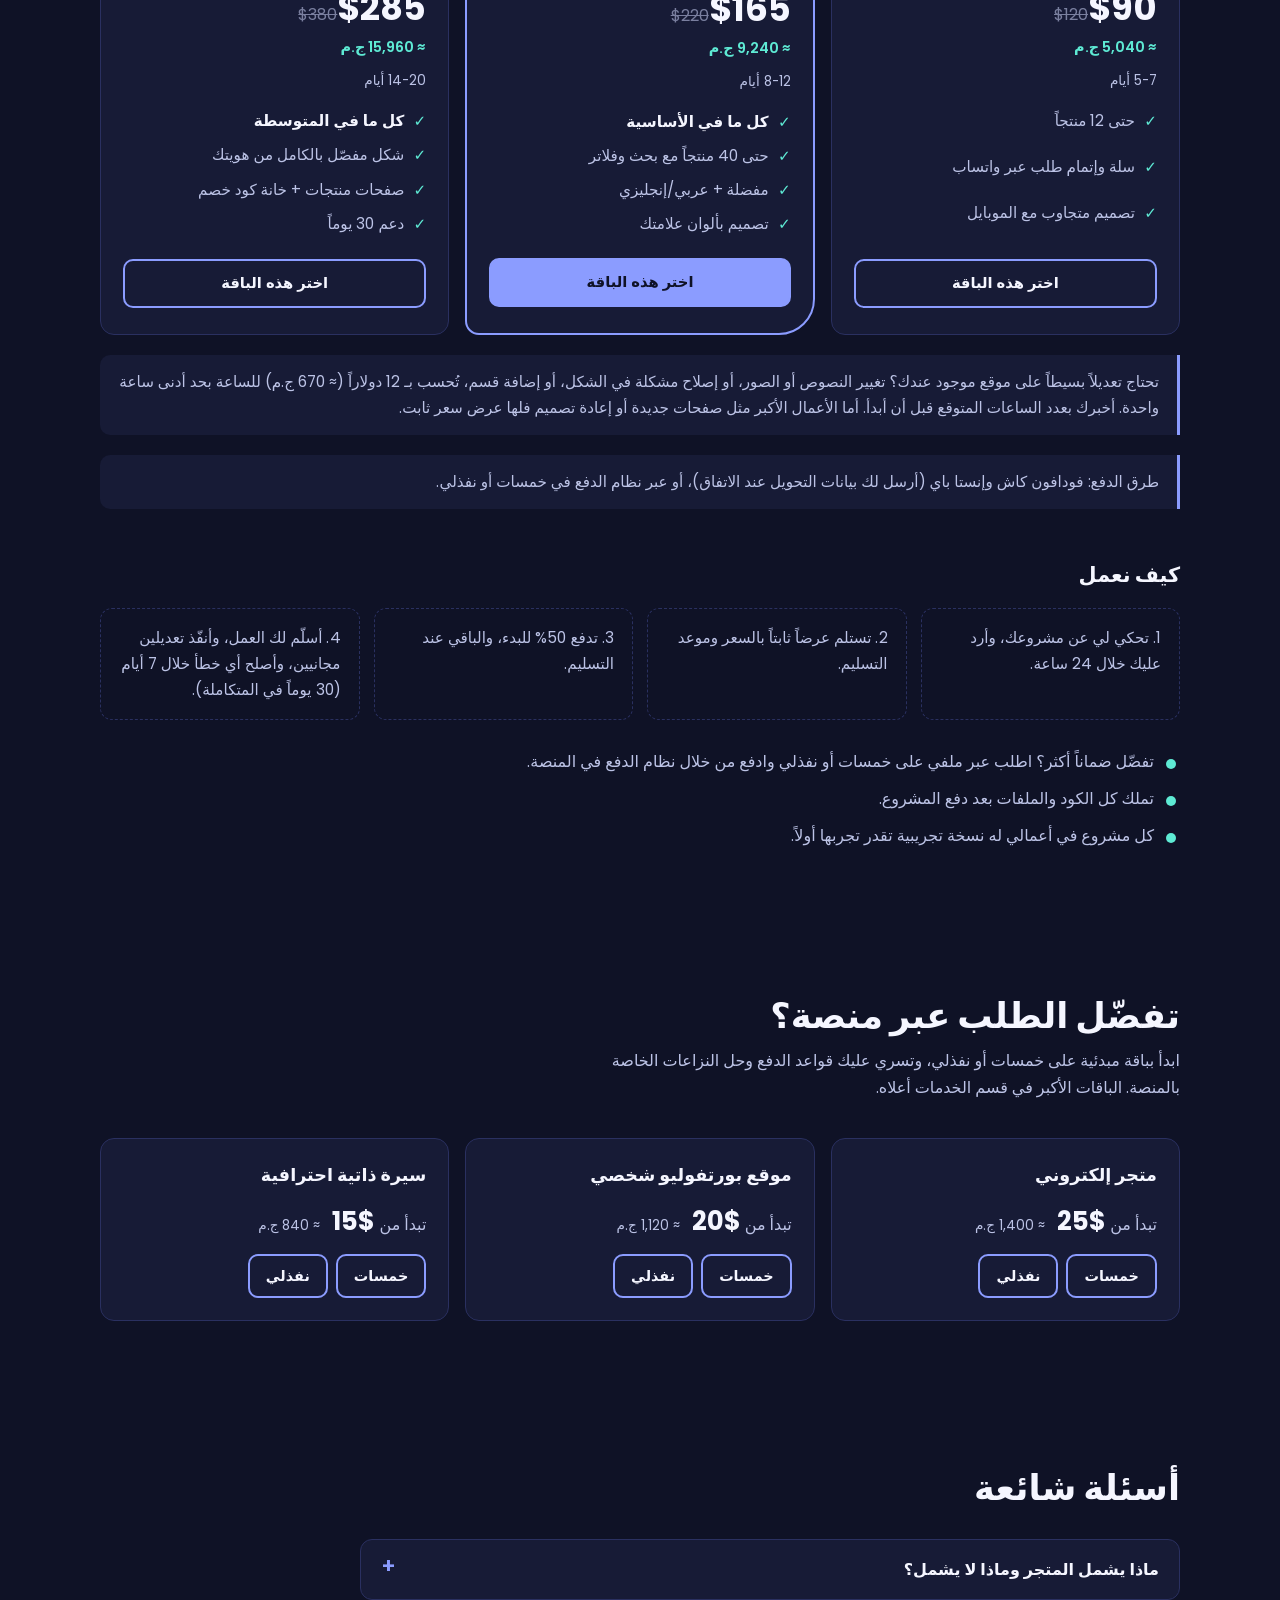
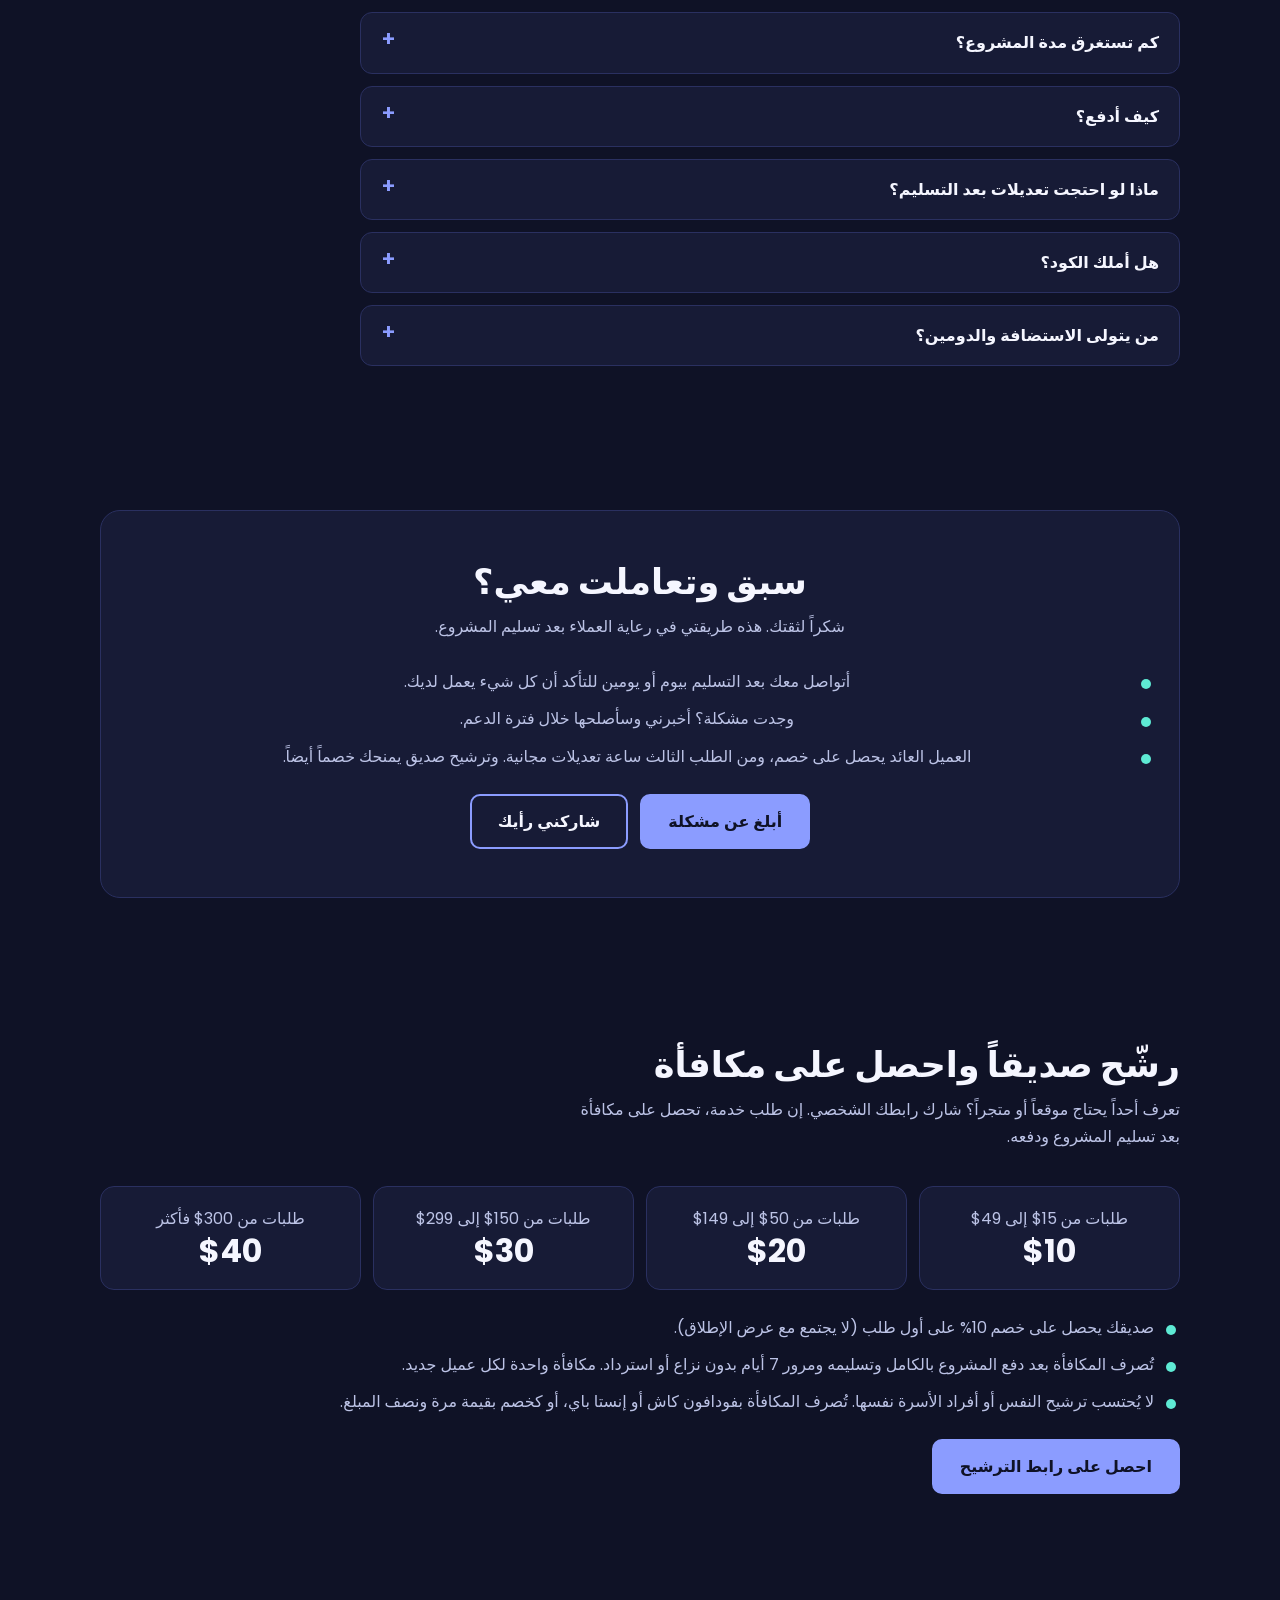
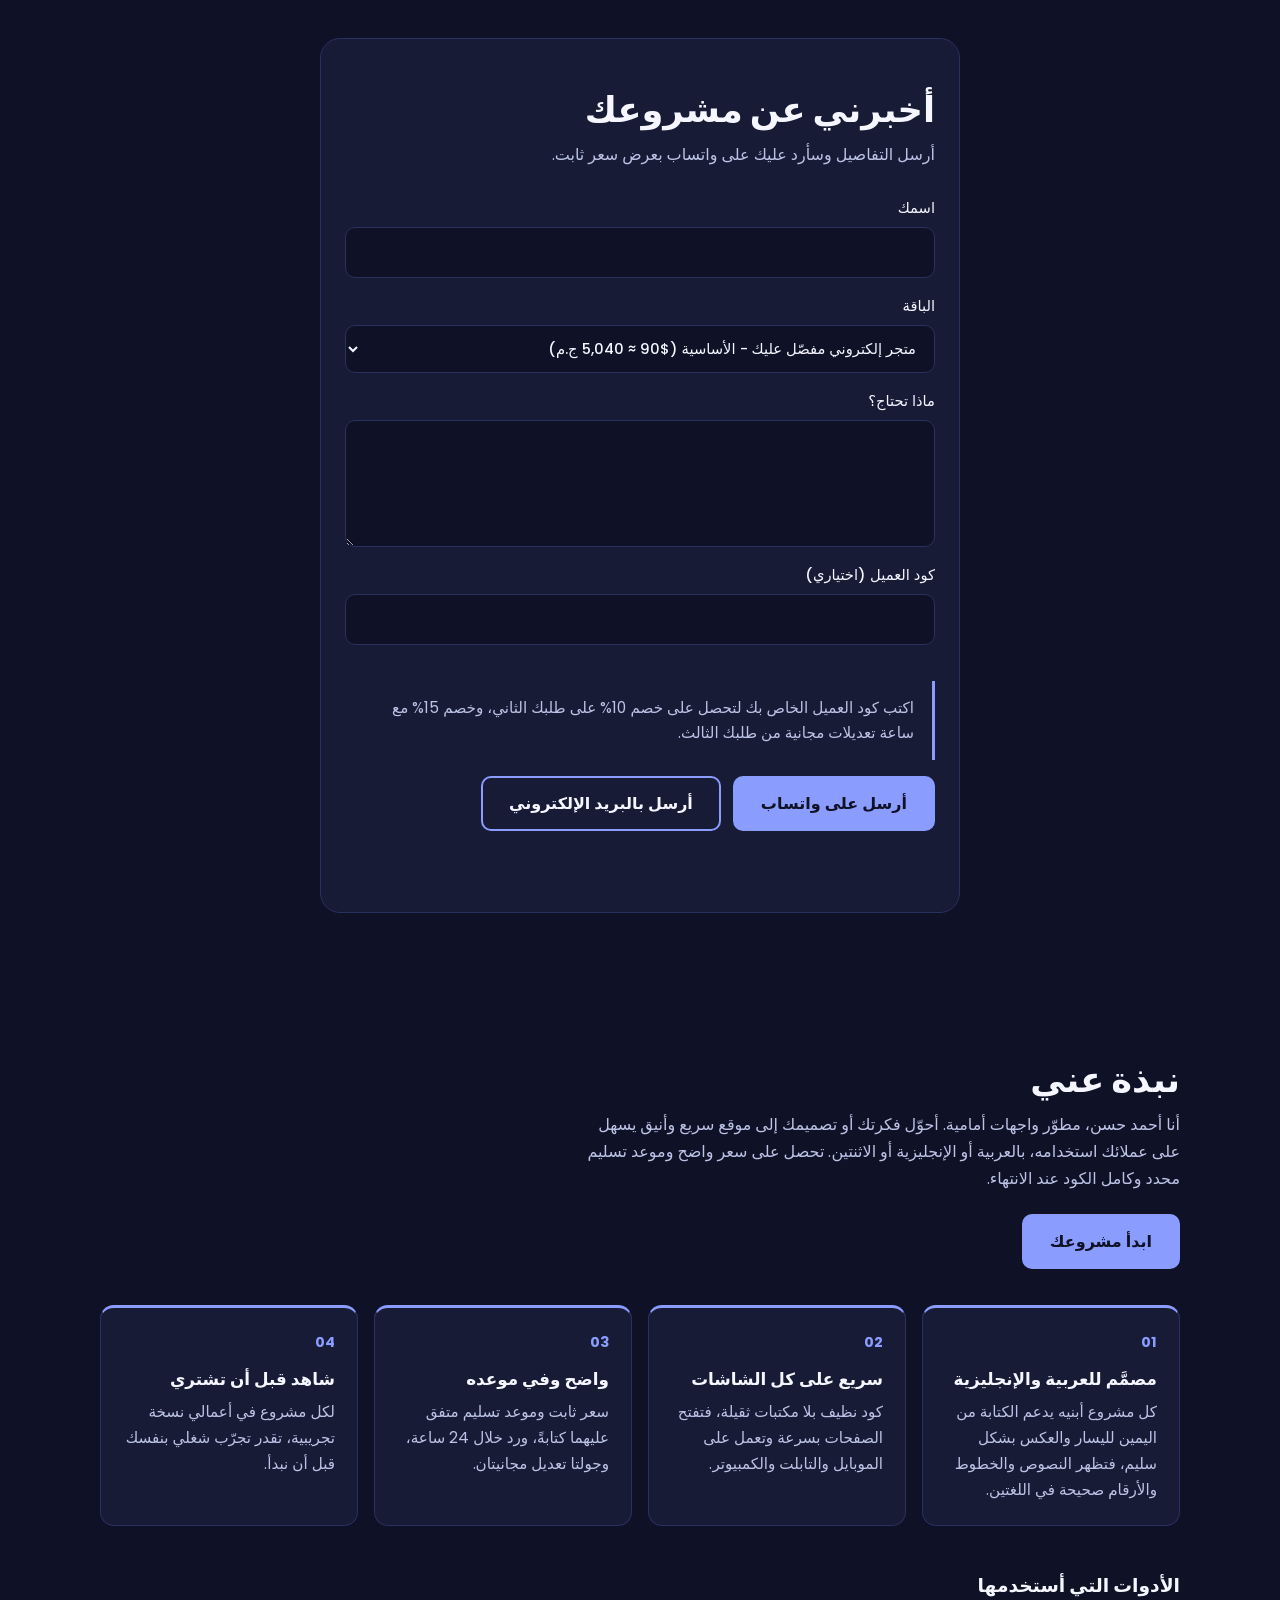
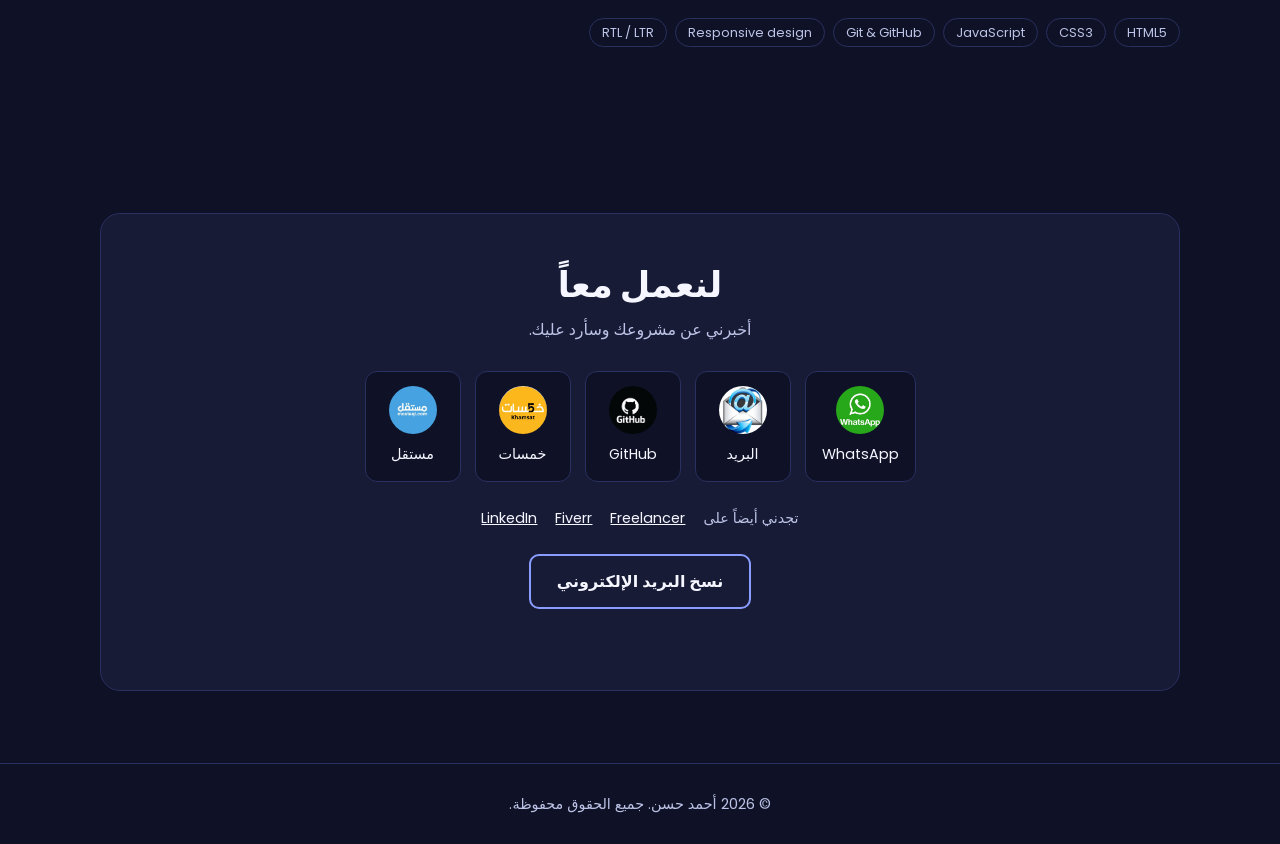
==== commit d93ce408: "Updating the Portfolio" ====
--- a/index.html
+++ b/index.html
@@ -1,12 +1,12 @@
 <!doctype html>
-<html lang="en" dir="ltr">
+<html lang="ar" dir="rtl">
   <head>
     <meta charset="UTF-8" />
     <meta name="viewport" content="width=device-width, initial-scale=1.0" />
-    <title>Ahmed Hassan | Front-End Developer</title>
+    <title>أحمد حسن | مطوّر واجهات أمامية</title>
     <meta
       name="description"
-      content="Ahmed Hassan, Front-End Developer building responsive websites, stores and web tools in Arabic and English. Fixed prices from $20."
+      content="أحمد حسن، مطوّر واجهات أمامية. مواقع ومتاجر وأدوات ويب متجاوبة بالعربية والإنجليزية، بأسعار ثابتة تبدأ من 20$."
     />
     <meta name="theme-color" content="#0f1226" />
     <link
@@ -14,10 +14,11 @@
       href="https://ahmedhassanhamed.github.io/AhmedHassanHamed/"
     />
     <meta property="og:type" content="website" />
-    <meta property="og:title" content="Ahmed Hassan | Front-End Developer" />
+    <meta property="og:locale" content="ar_AR" />
+    <meta property="og:title" content="أحمد حسن | مطوّر واجهات أمامية" />
     <meta
       property="og:description"
-      content="Responsive websites, stores and web tools in Arabic and English."
+      content="مواقع ومتاجر وأدوات ويب متجاوبة بالعربية والإنجليزية."
     />
     <meta
       property="og:url"
@@ -73,7 +74,7 @@
           <li><a href="#contact" data-i18n="nav4">Contact</a></li>
         </ul>
         <div class="tools">
-          <button class="pill" id="langBtn" type="button">العربية</button>
+          <button class="pill" id="langBtn" type="button">English</button>
           <button class="pill" id="themeBtn" type="button">☾</button>
           <button
             class="pill menu"
--- a/pricing.css
+++ b/pricing.css
@@ -708,3 +708,17 @@
 #reviews h2 {
   margin-bottom: 28px;
 }
+
+/* ===== السعر بالجنيه المصري بجانب الدولار ===== */
+.price .egp {
+  display: block;
+  margin-top: 6px;
+  color: var(--ok);
+  font-size: 0.9rem;
+  font-weight: 600;
+}
+.plat .from .egp {
+  display: inline;
+  margin-inline-start: 8px;
+  font-size: 0.85rem;
+}
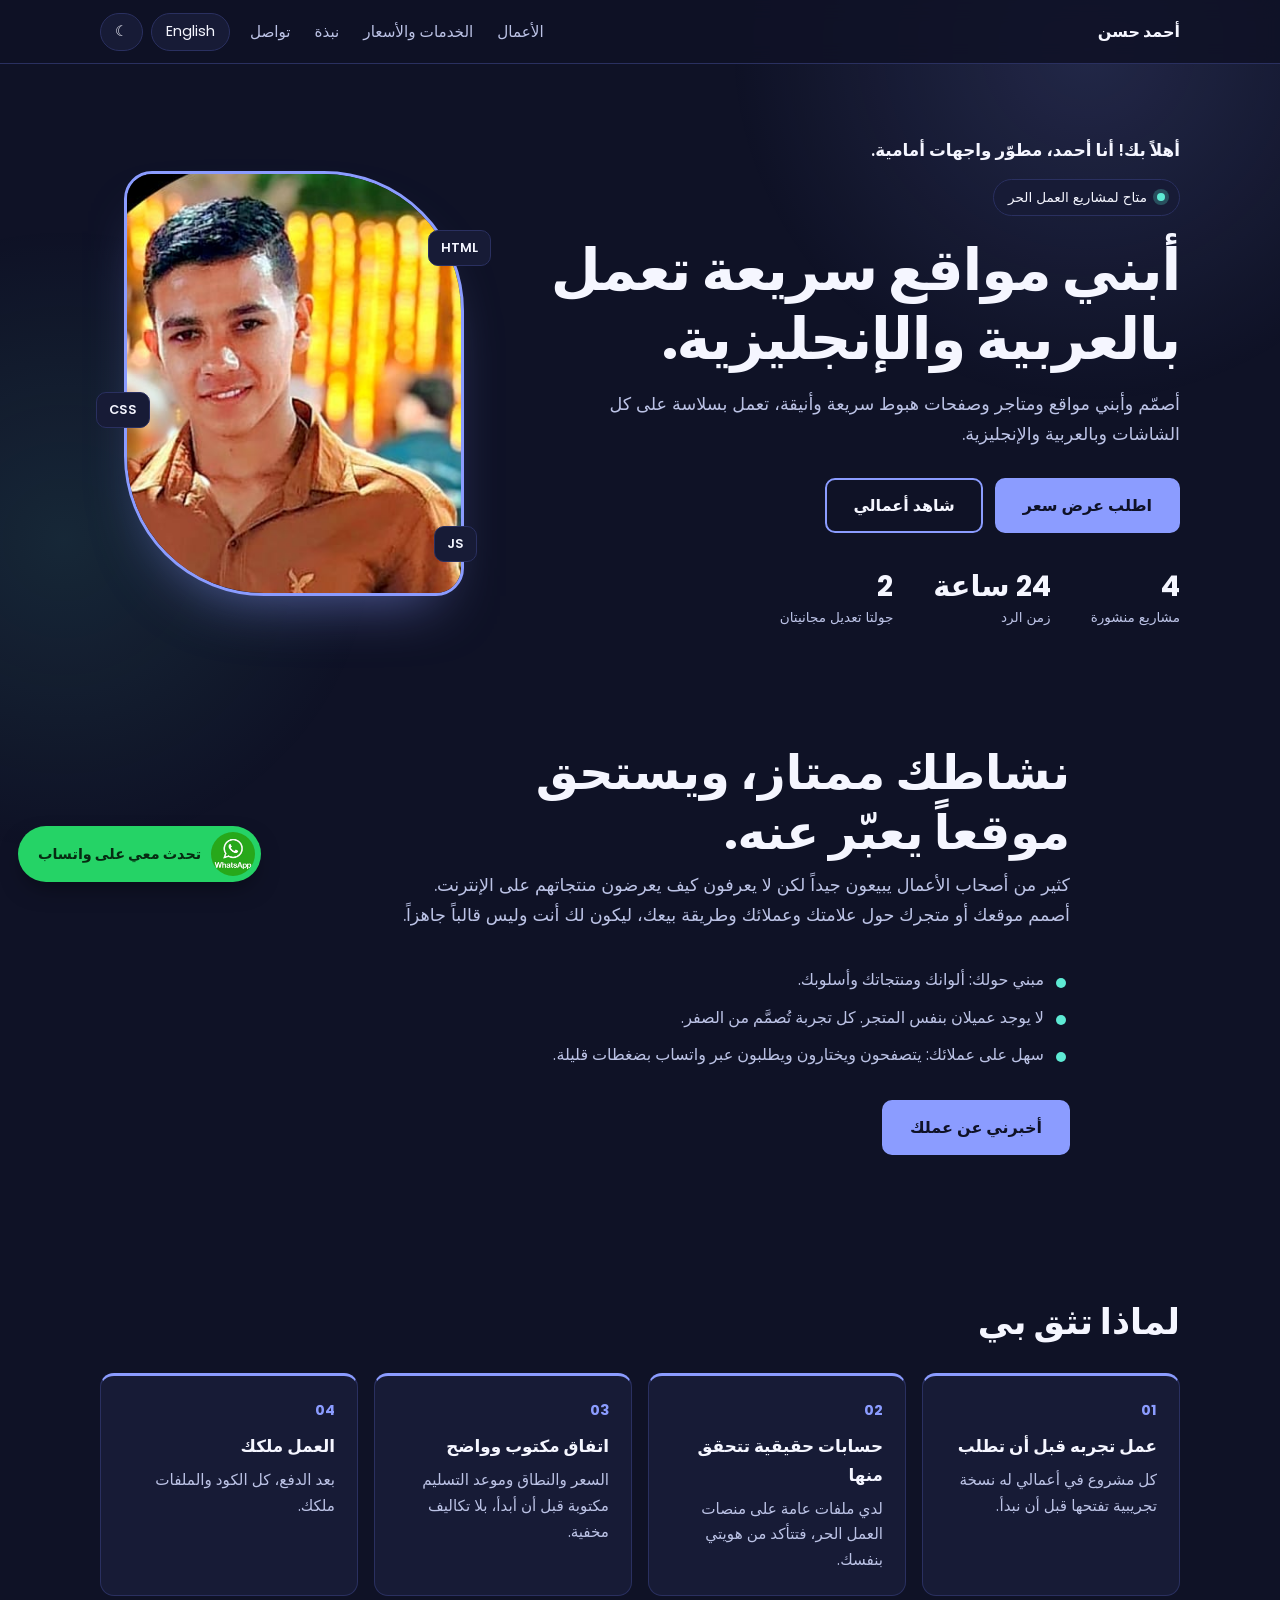
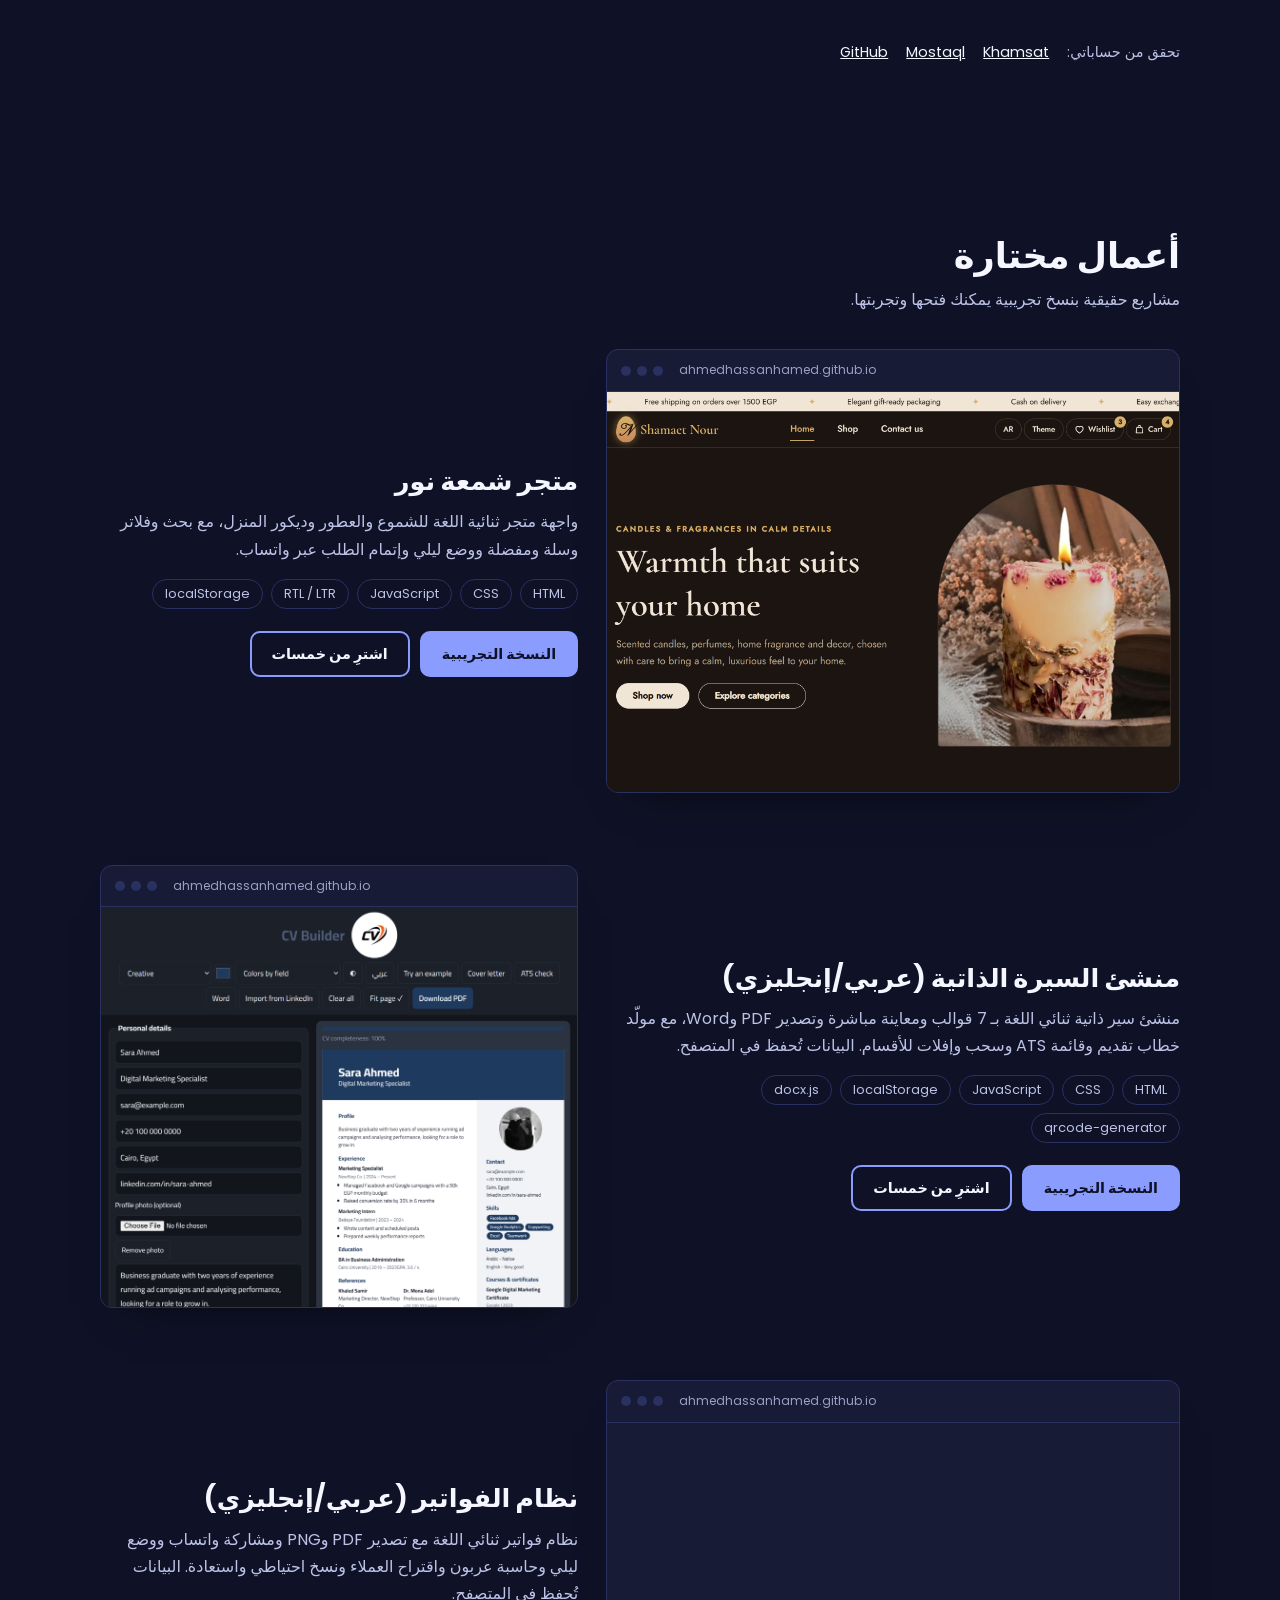
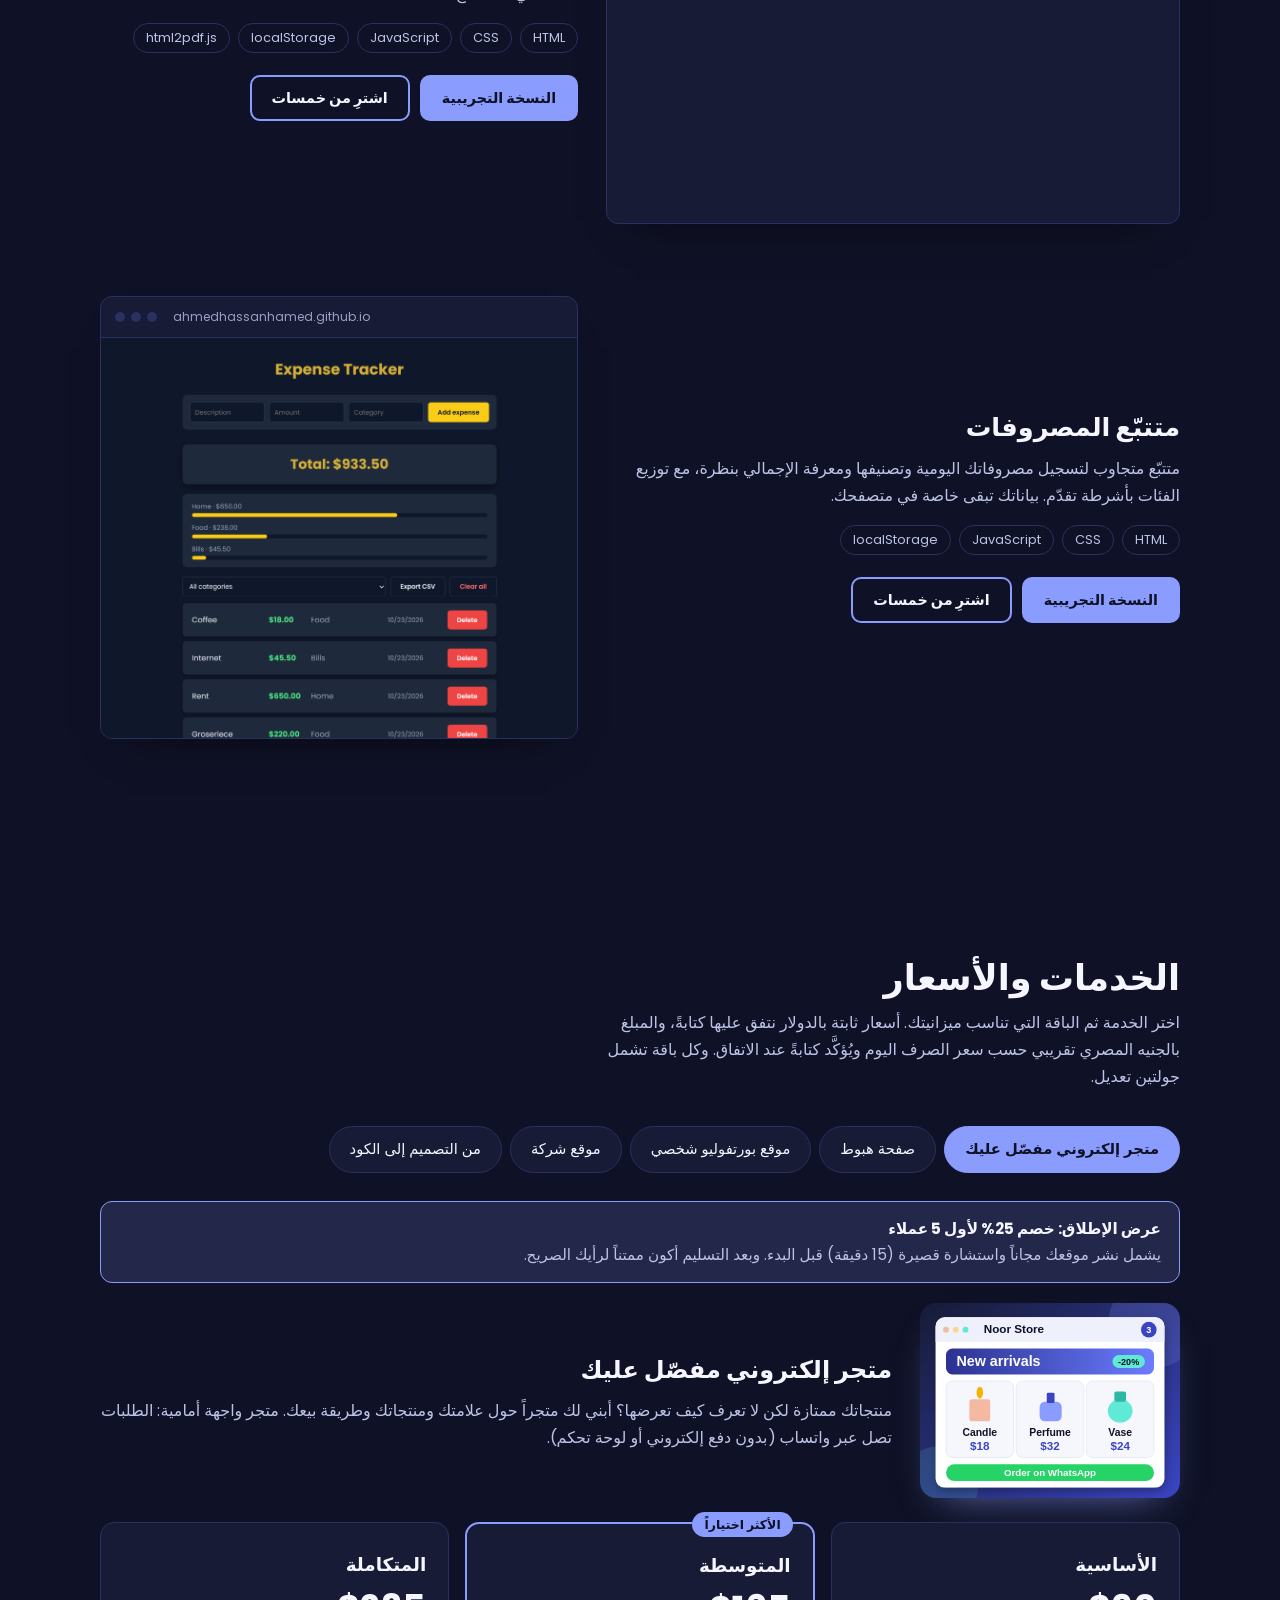
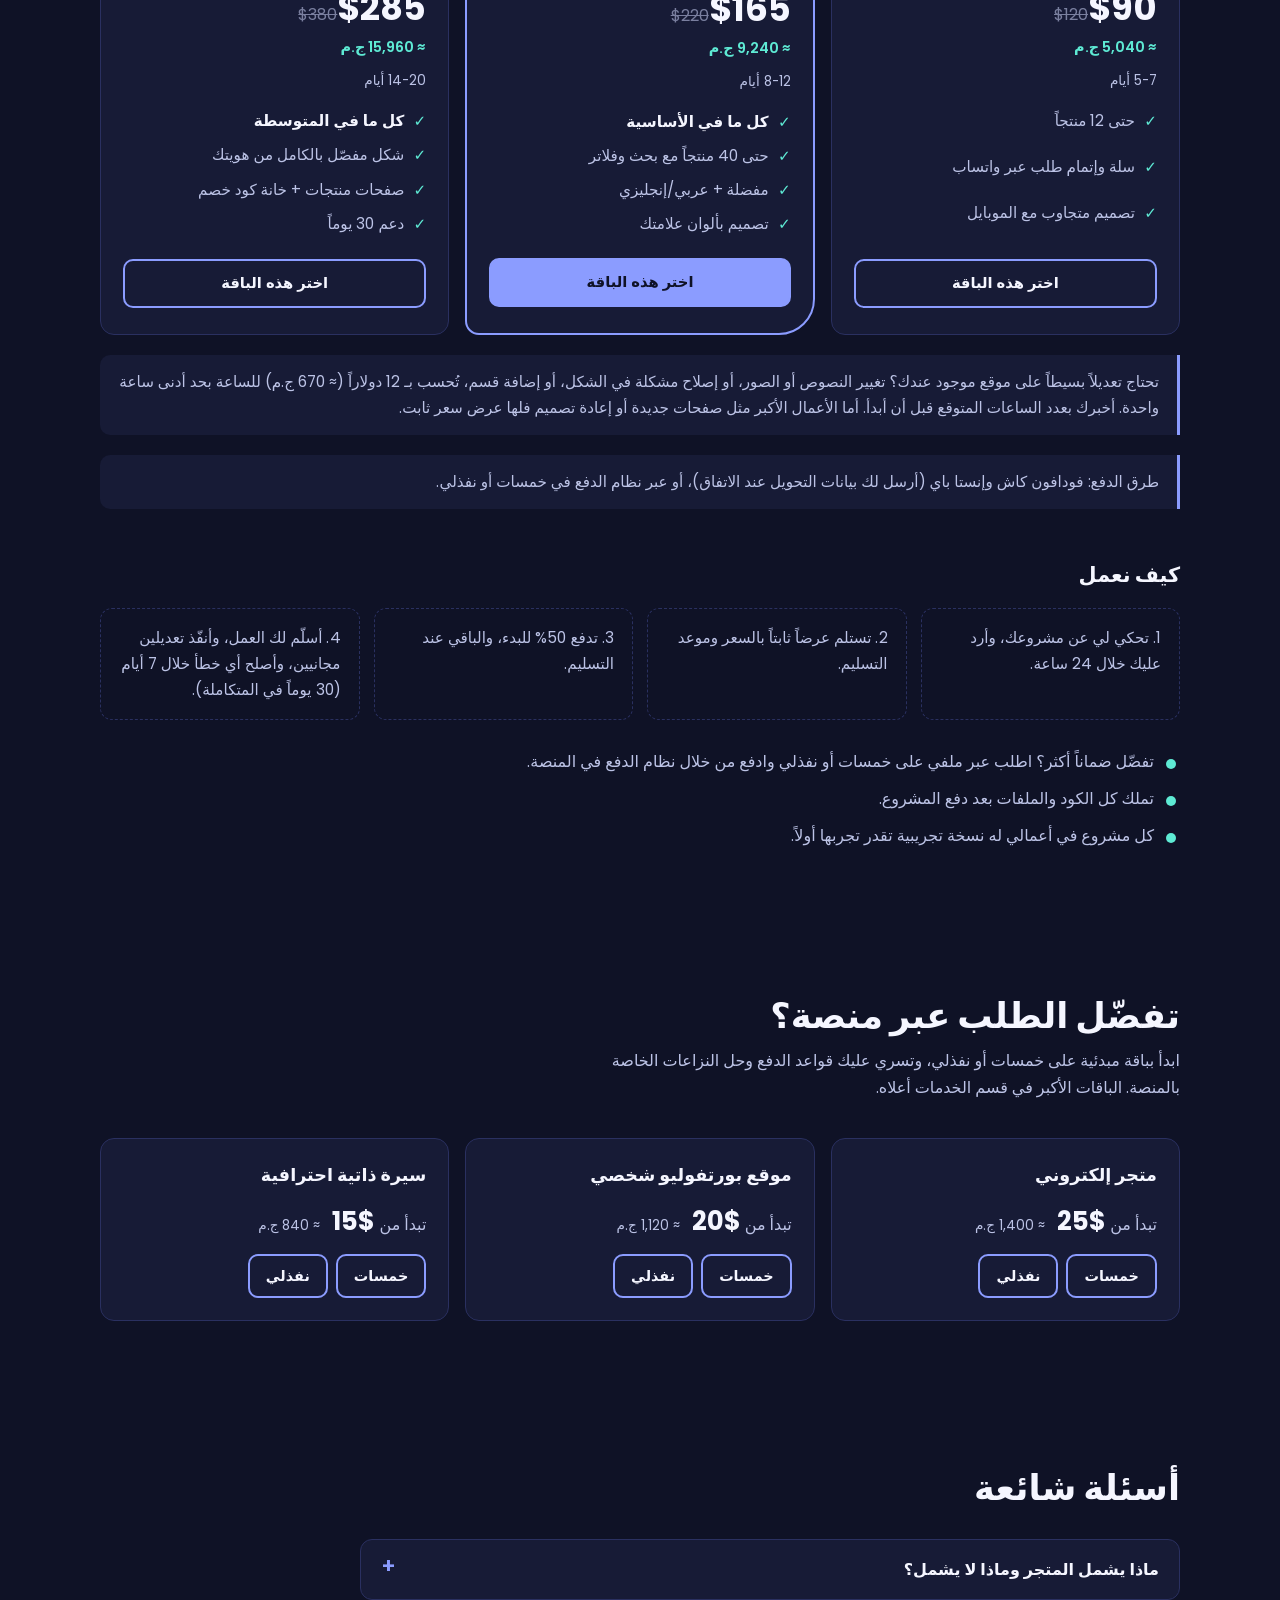
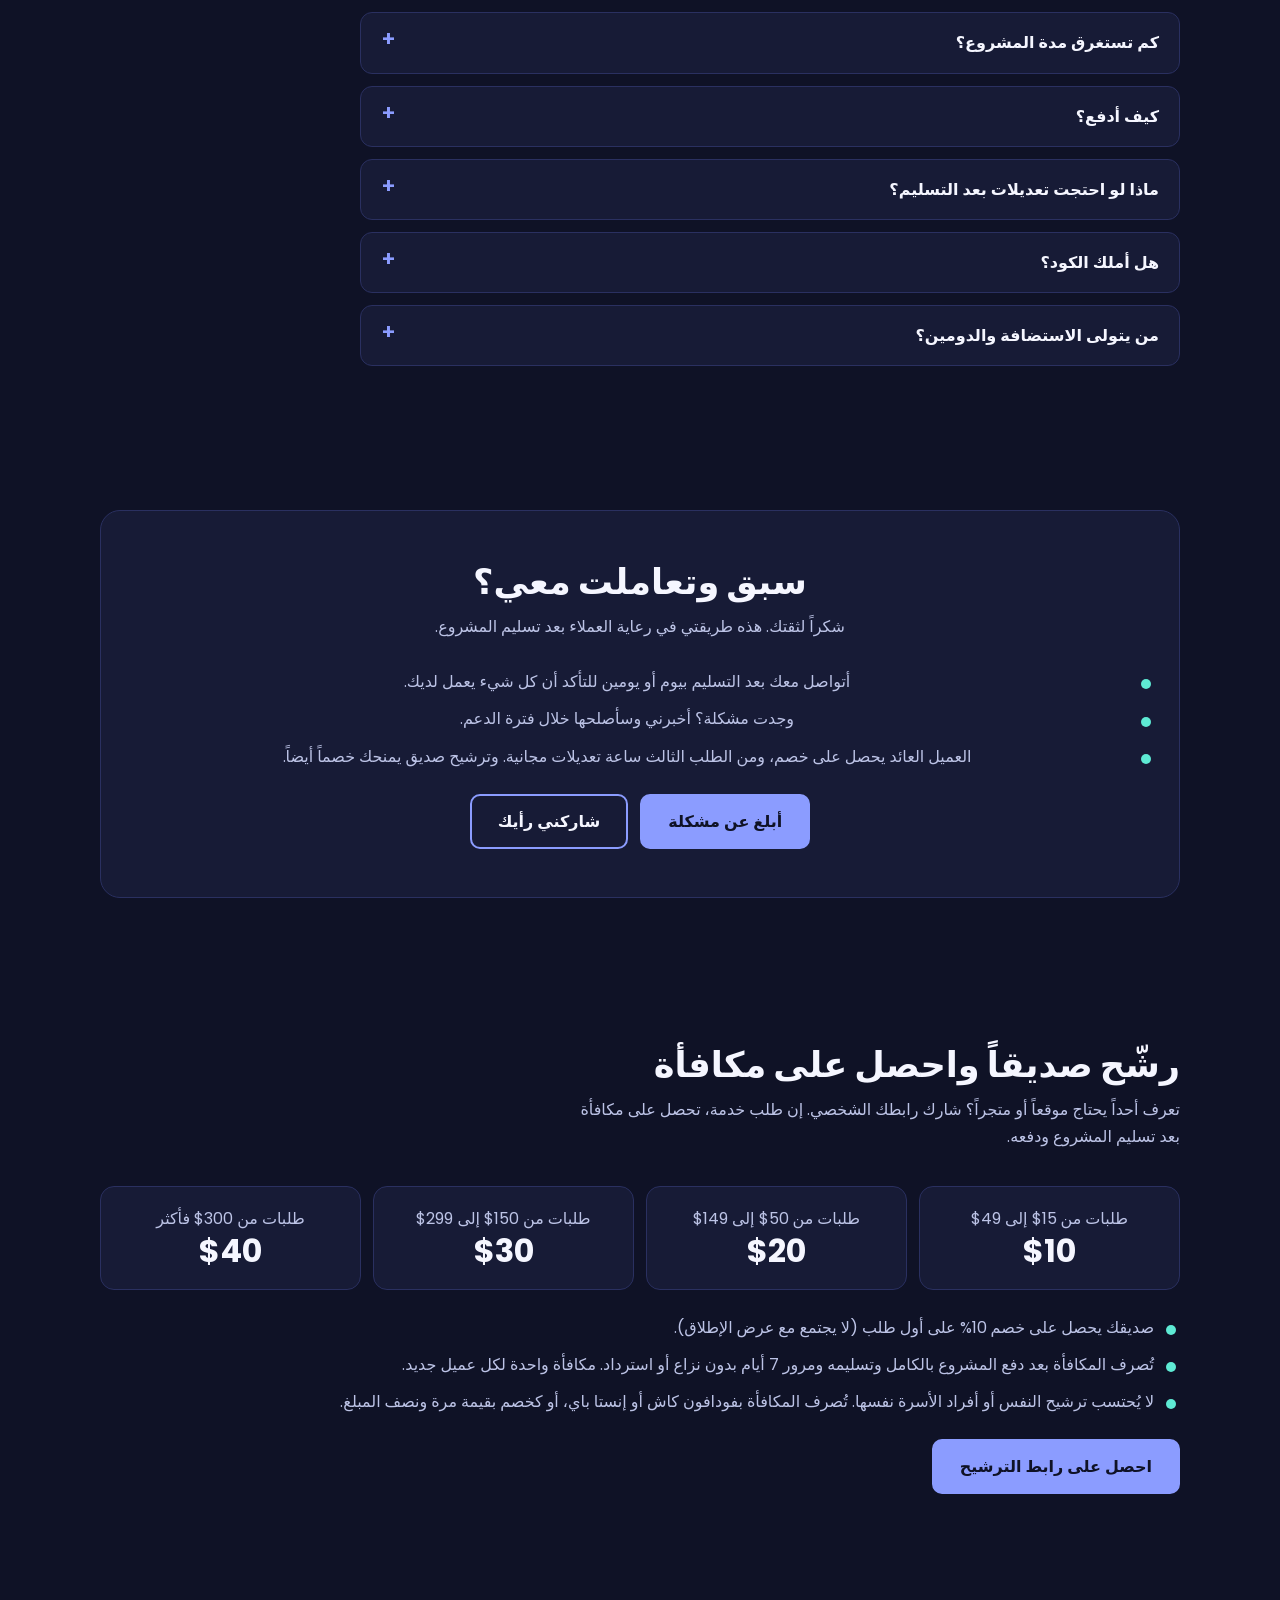
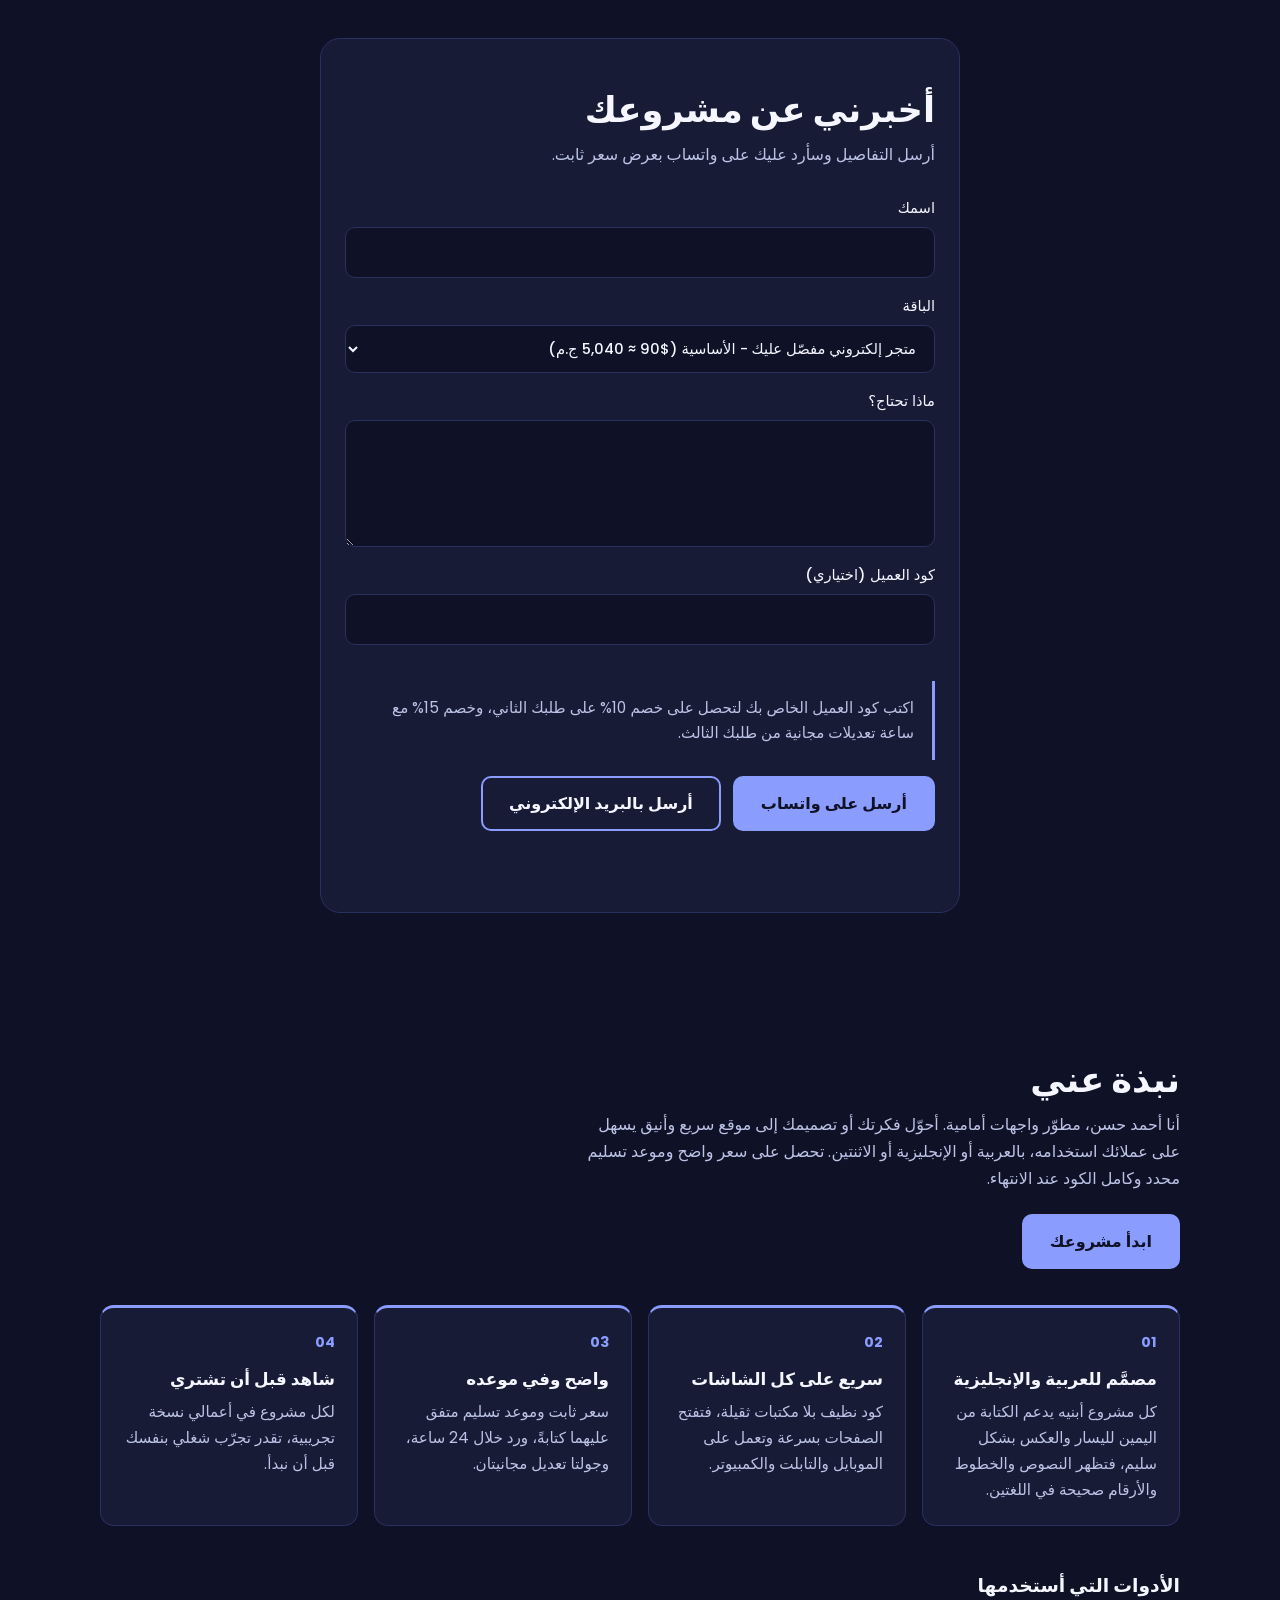
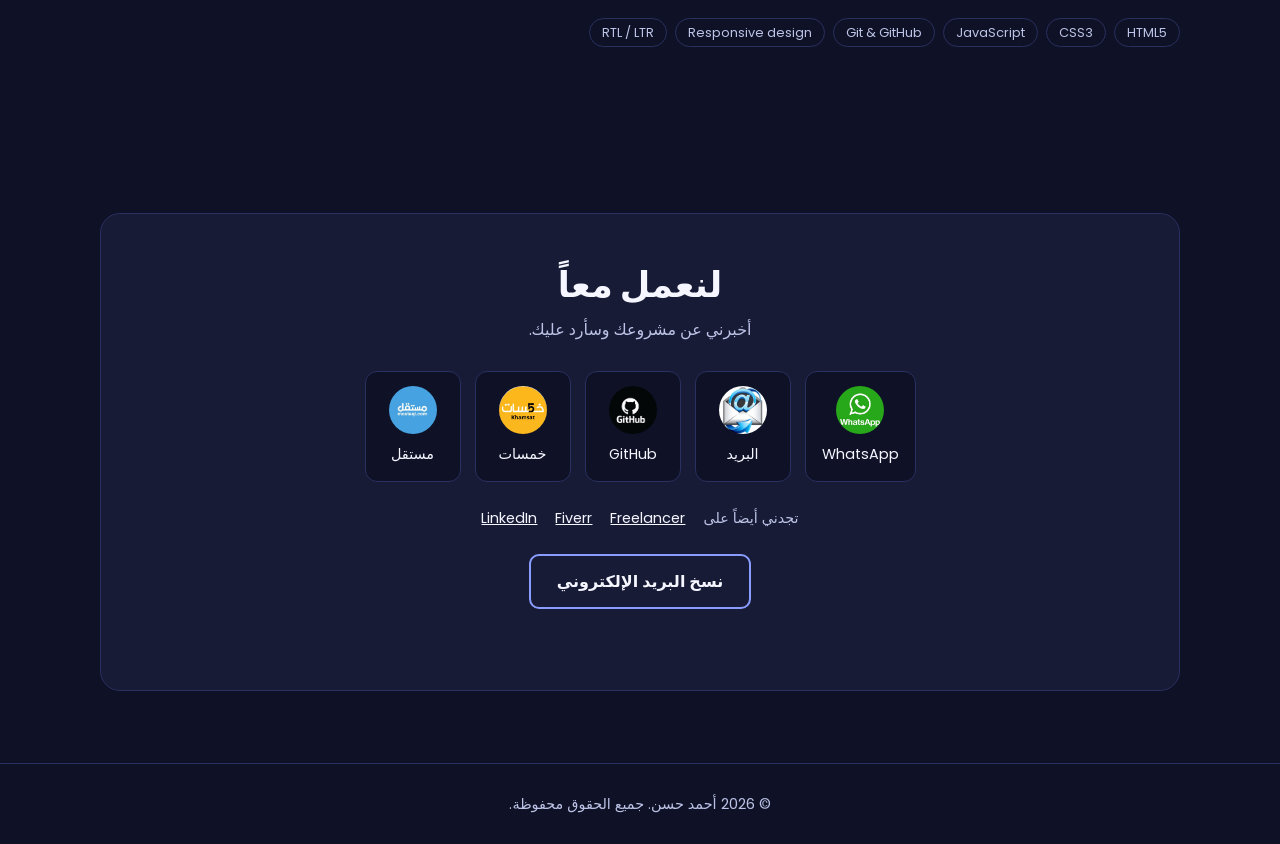
==== commit 7c717e8d: "Updating the Portfolio" ====
--- a/index.html
+++ b/index.html
@@ -585,6 +585,7 @@
             </p>
             <div class="contact-links">
               <a
+                id="waContact"
                 href="https://wa.me/201147729020"
                 target="_blank"
                 rel="noopener"
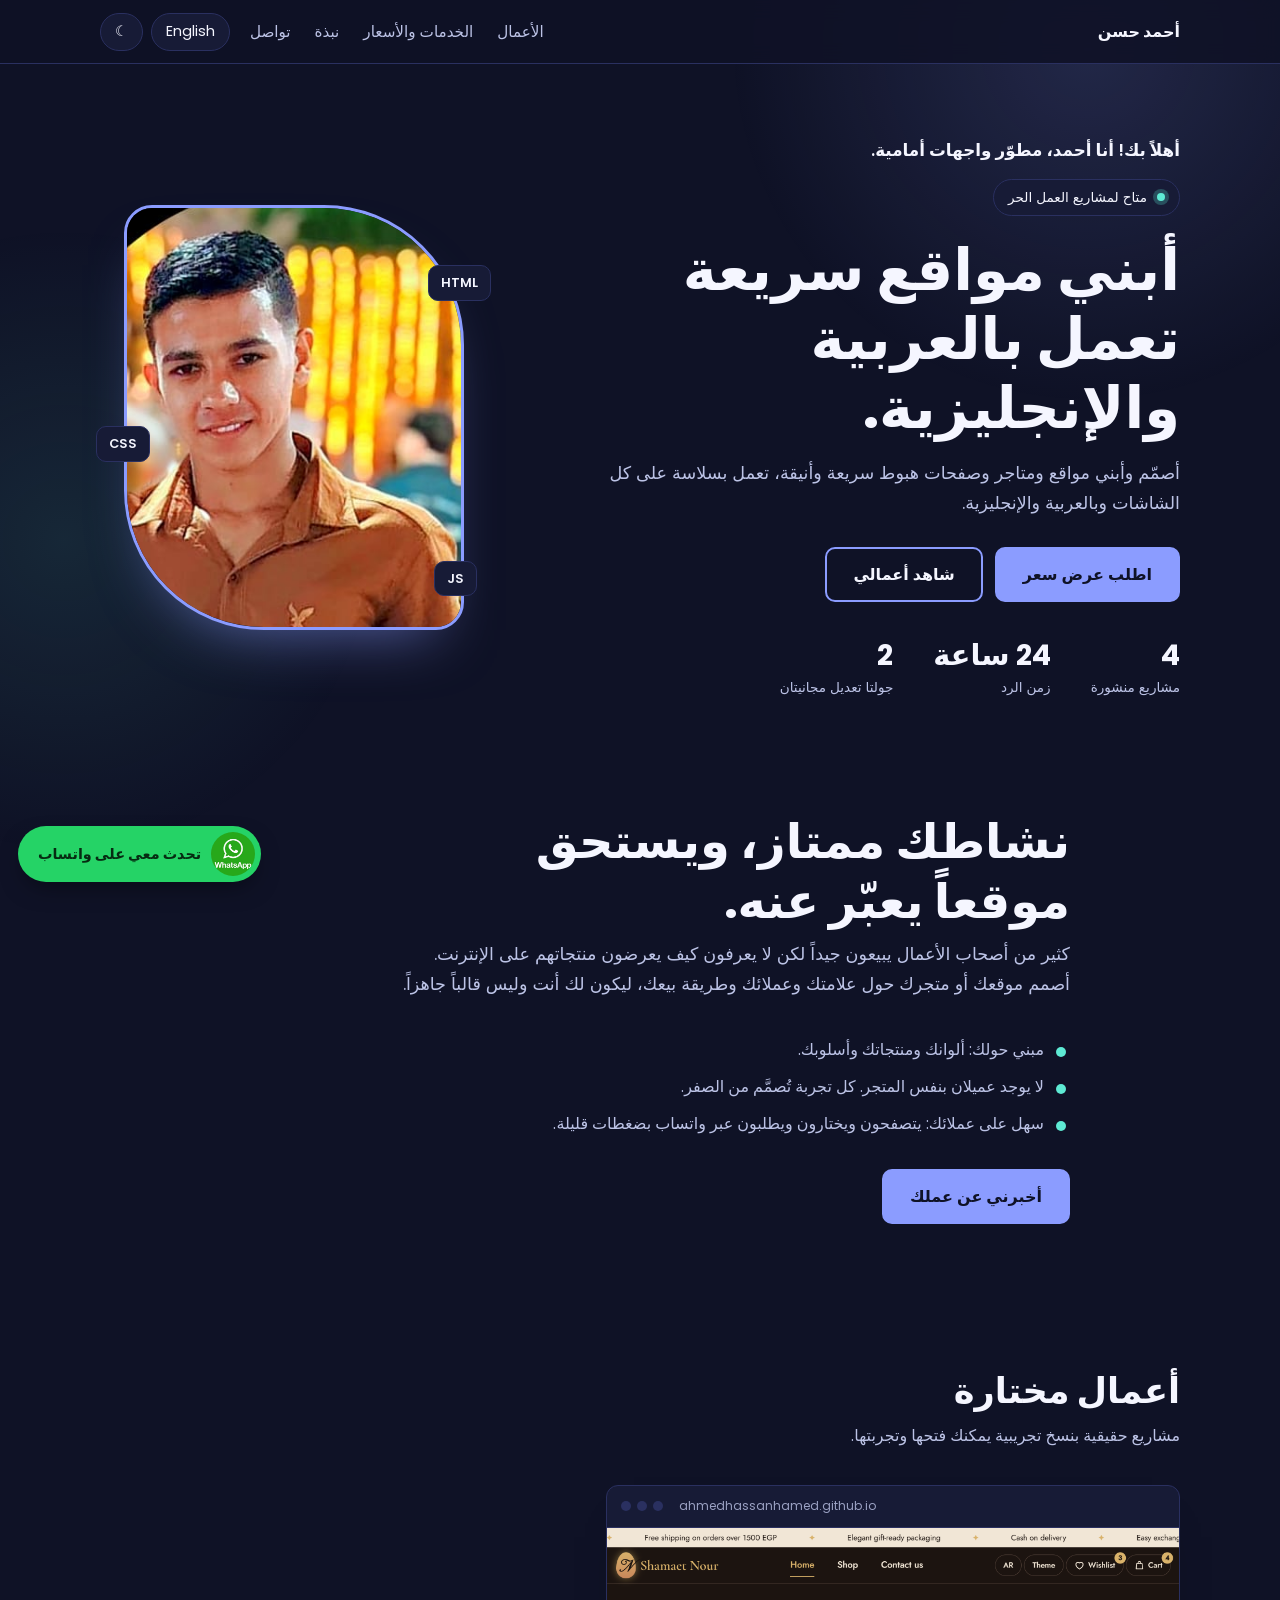
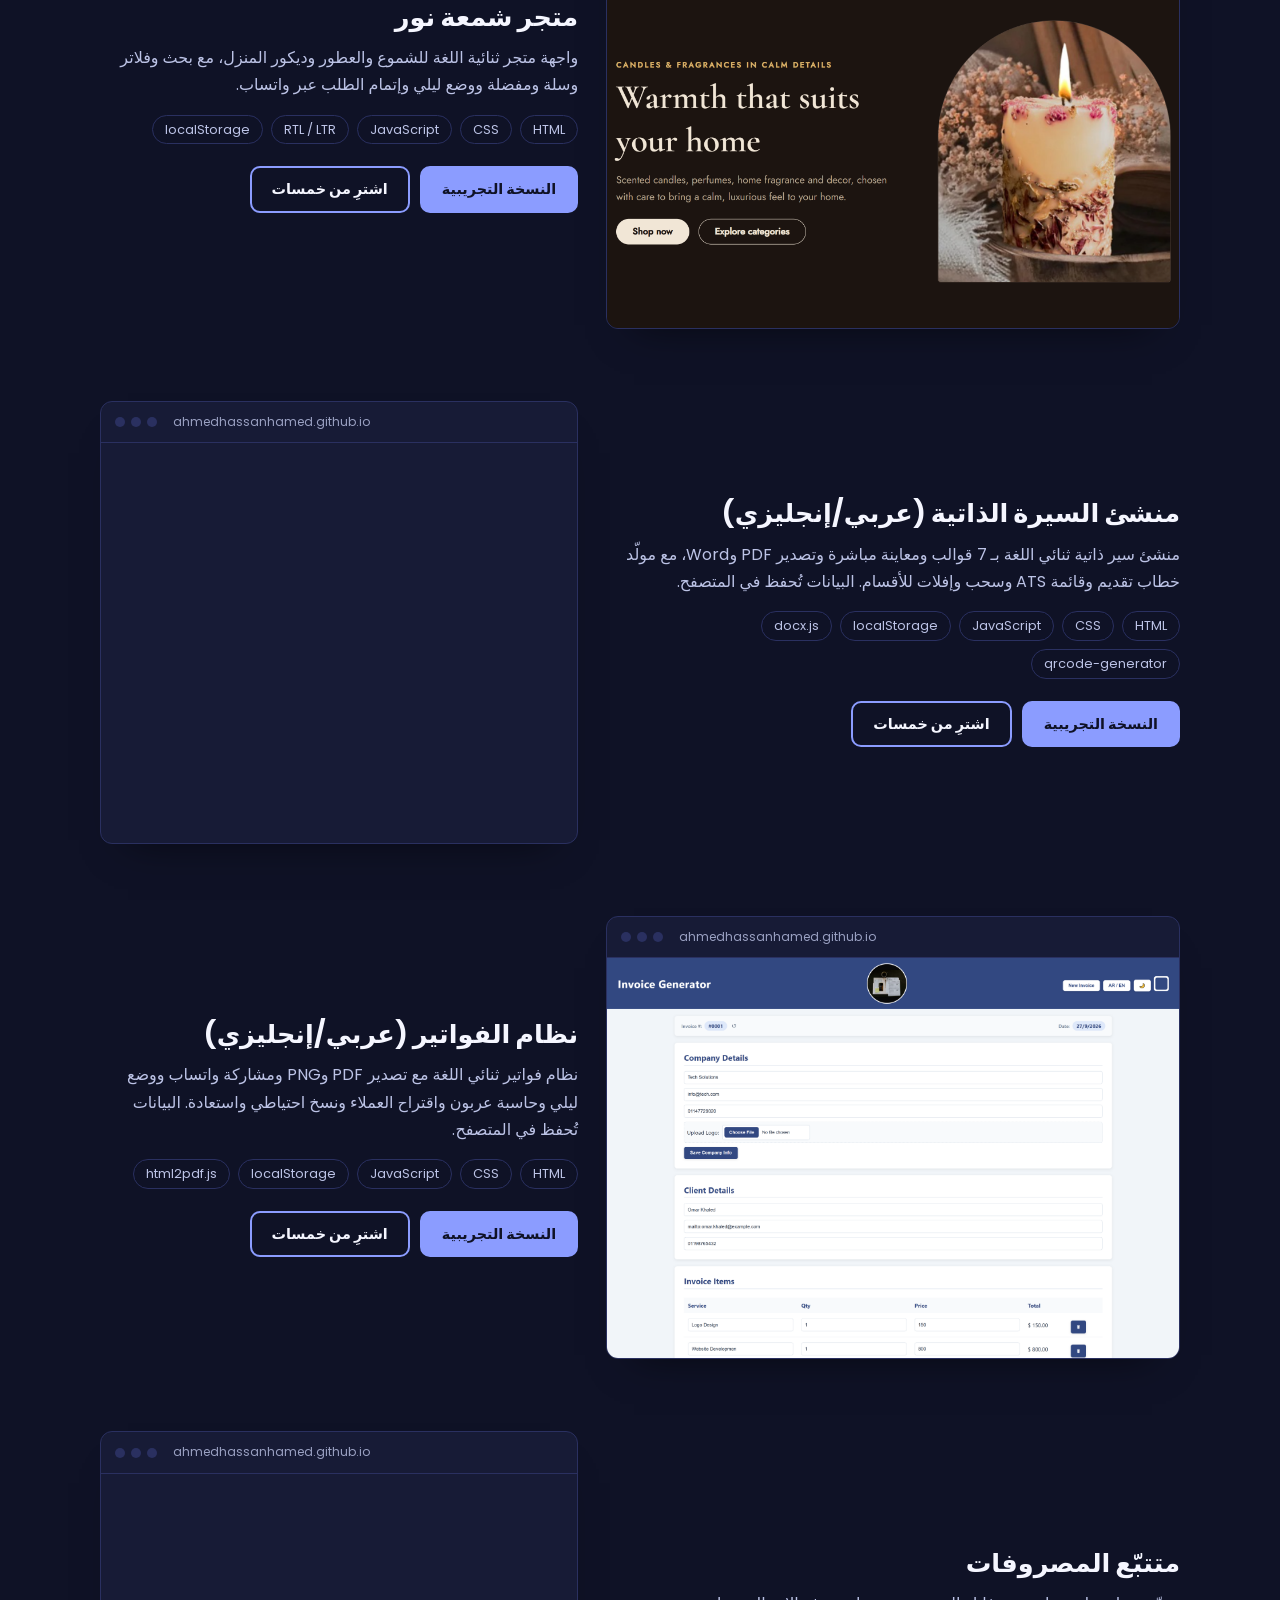
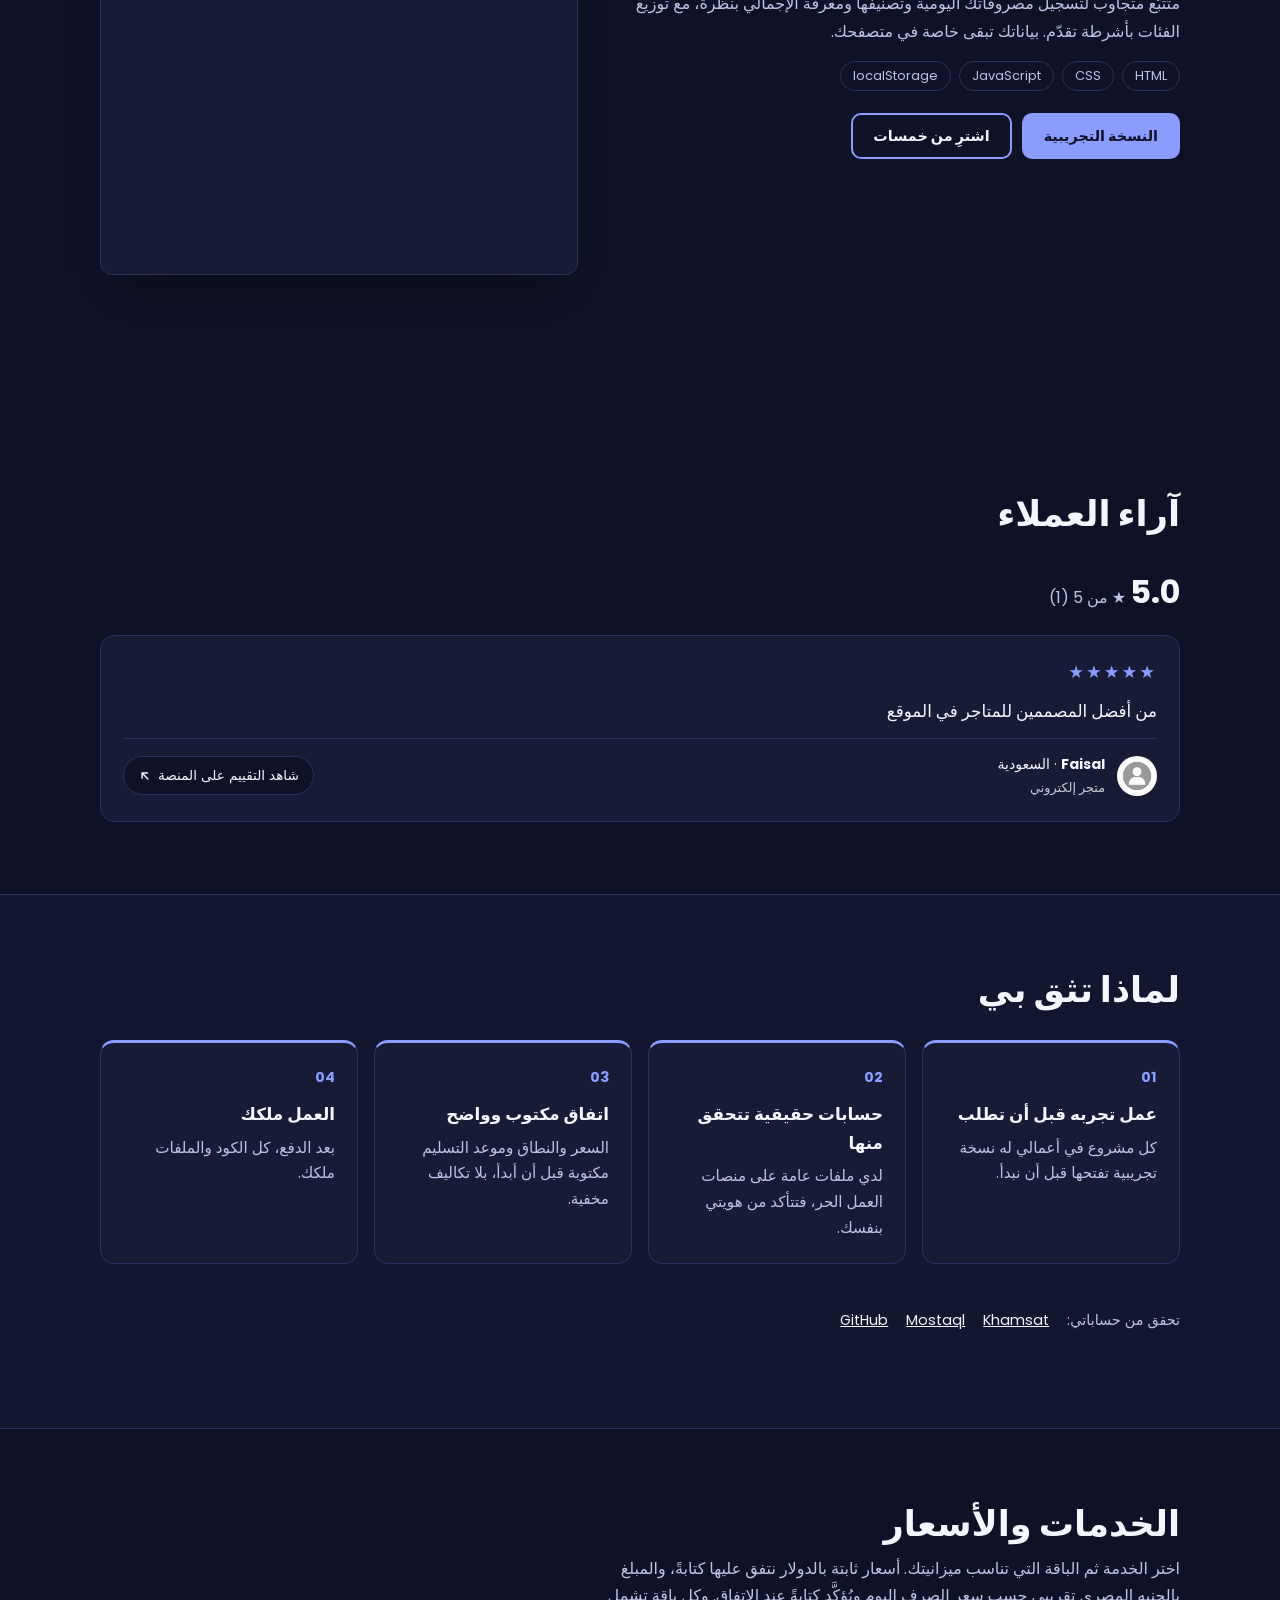
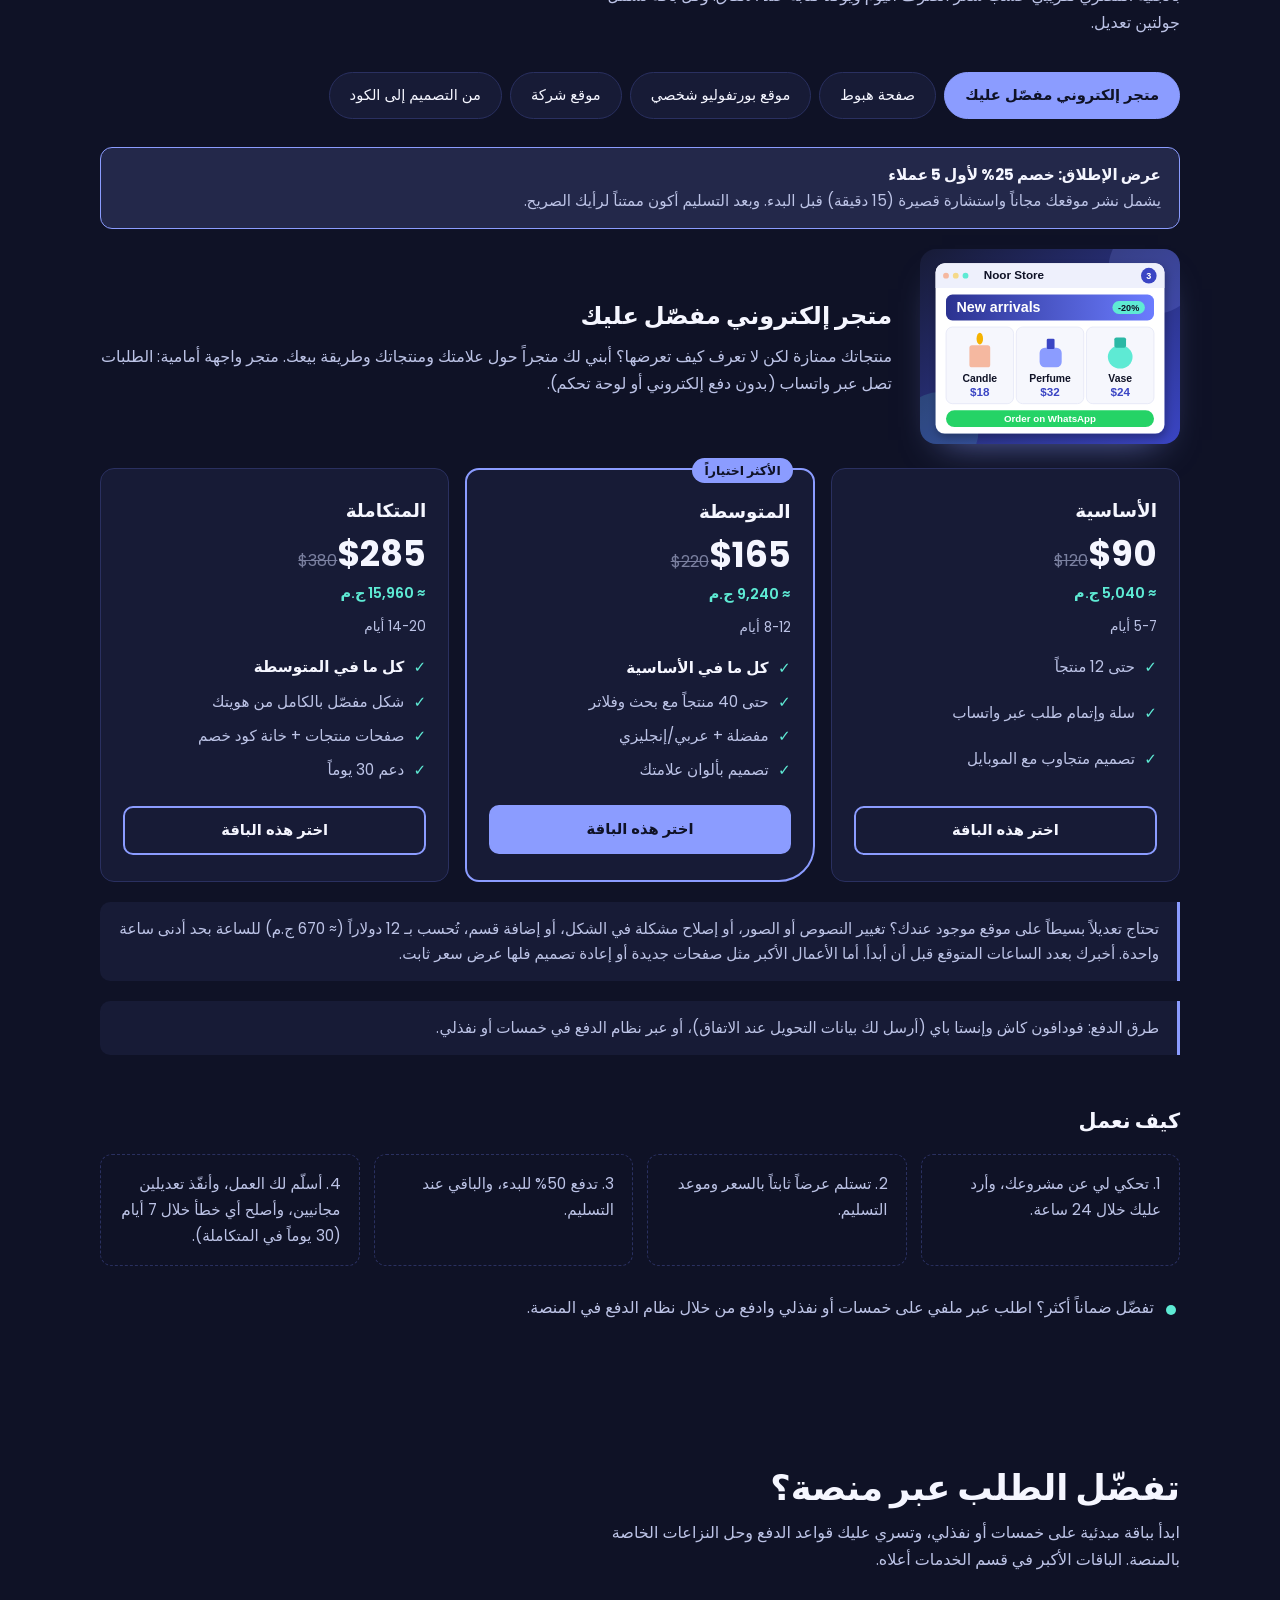
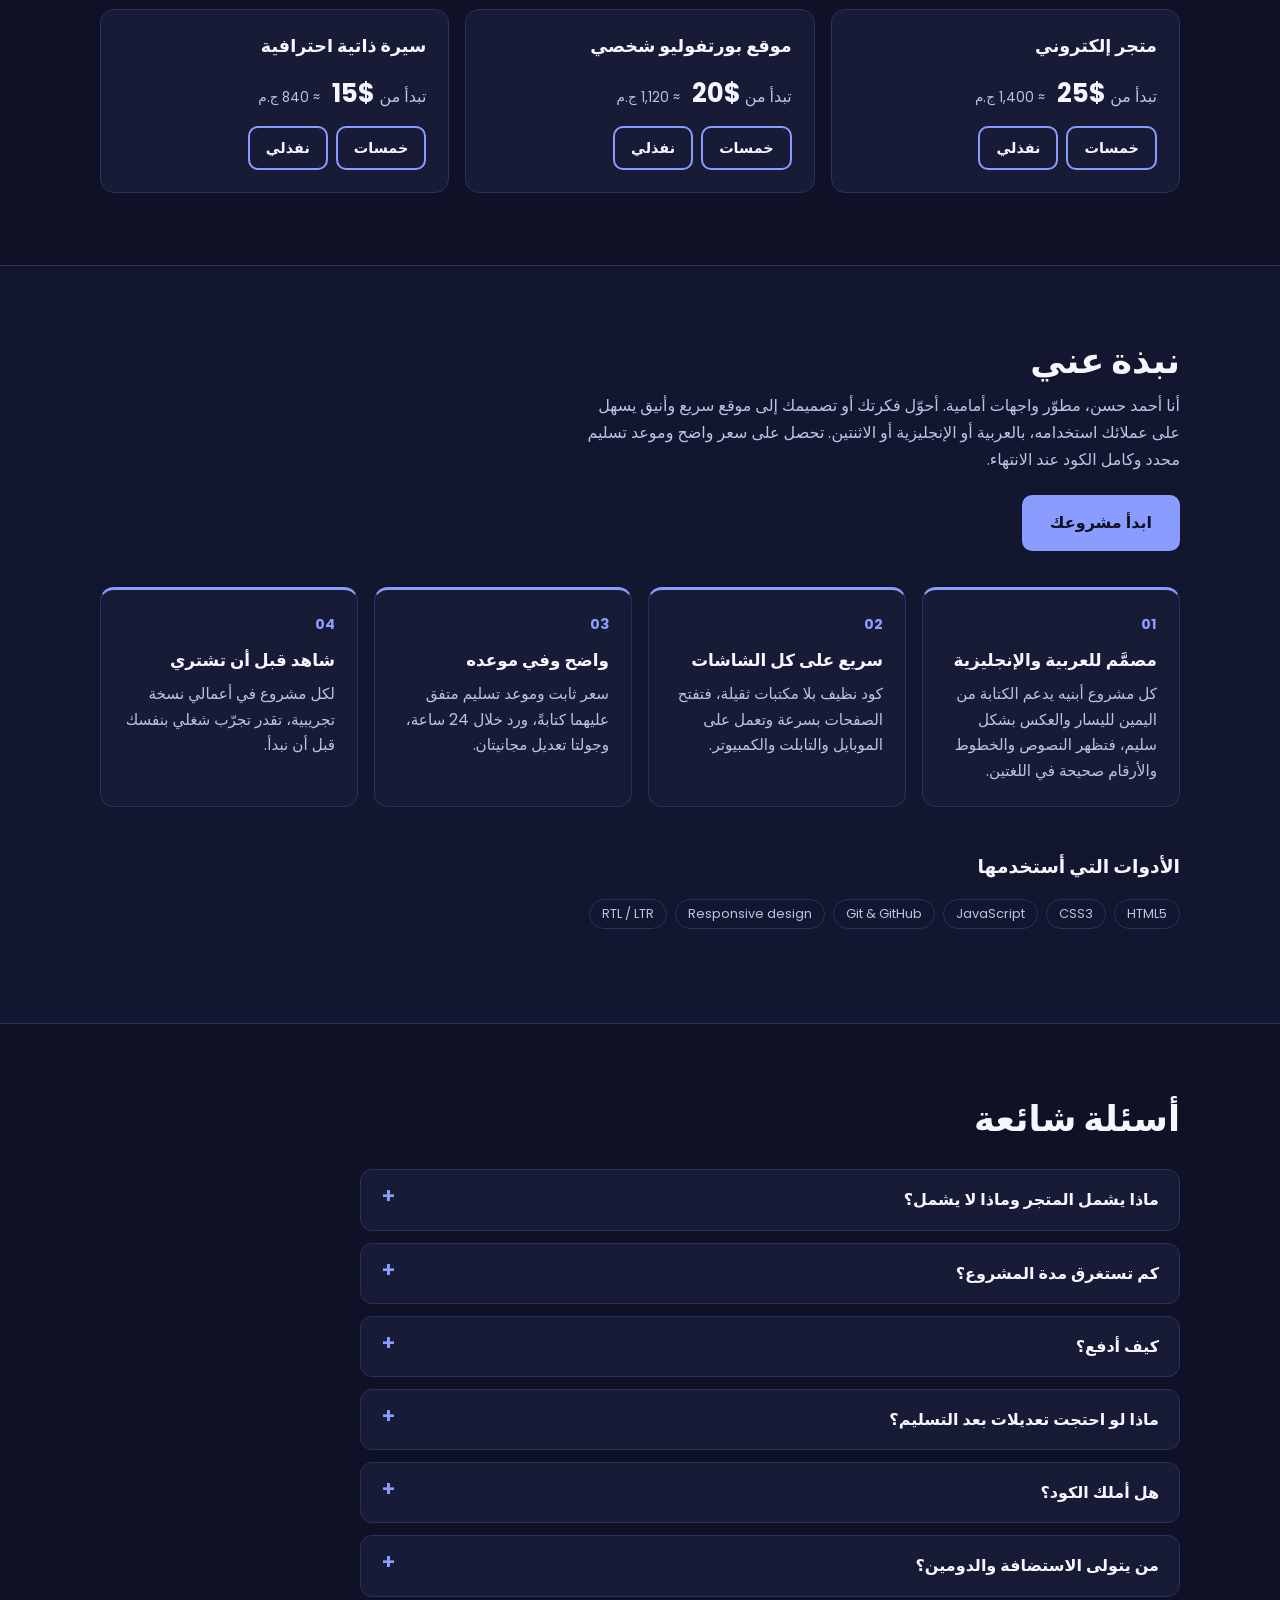
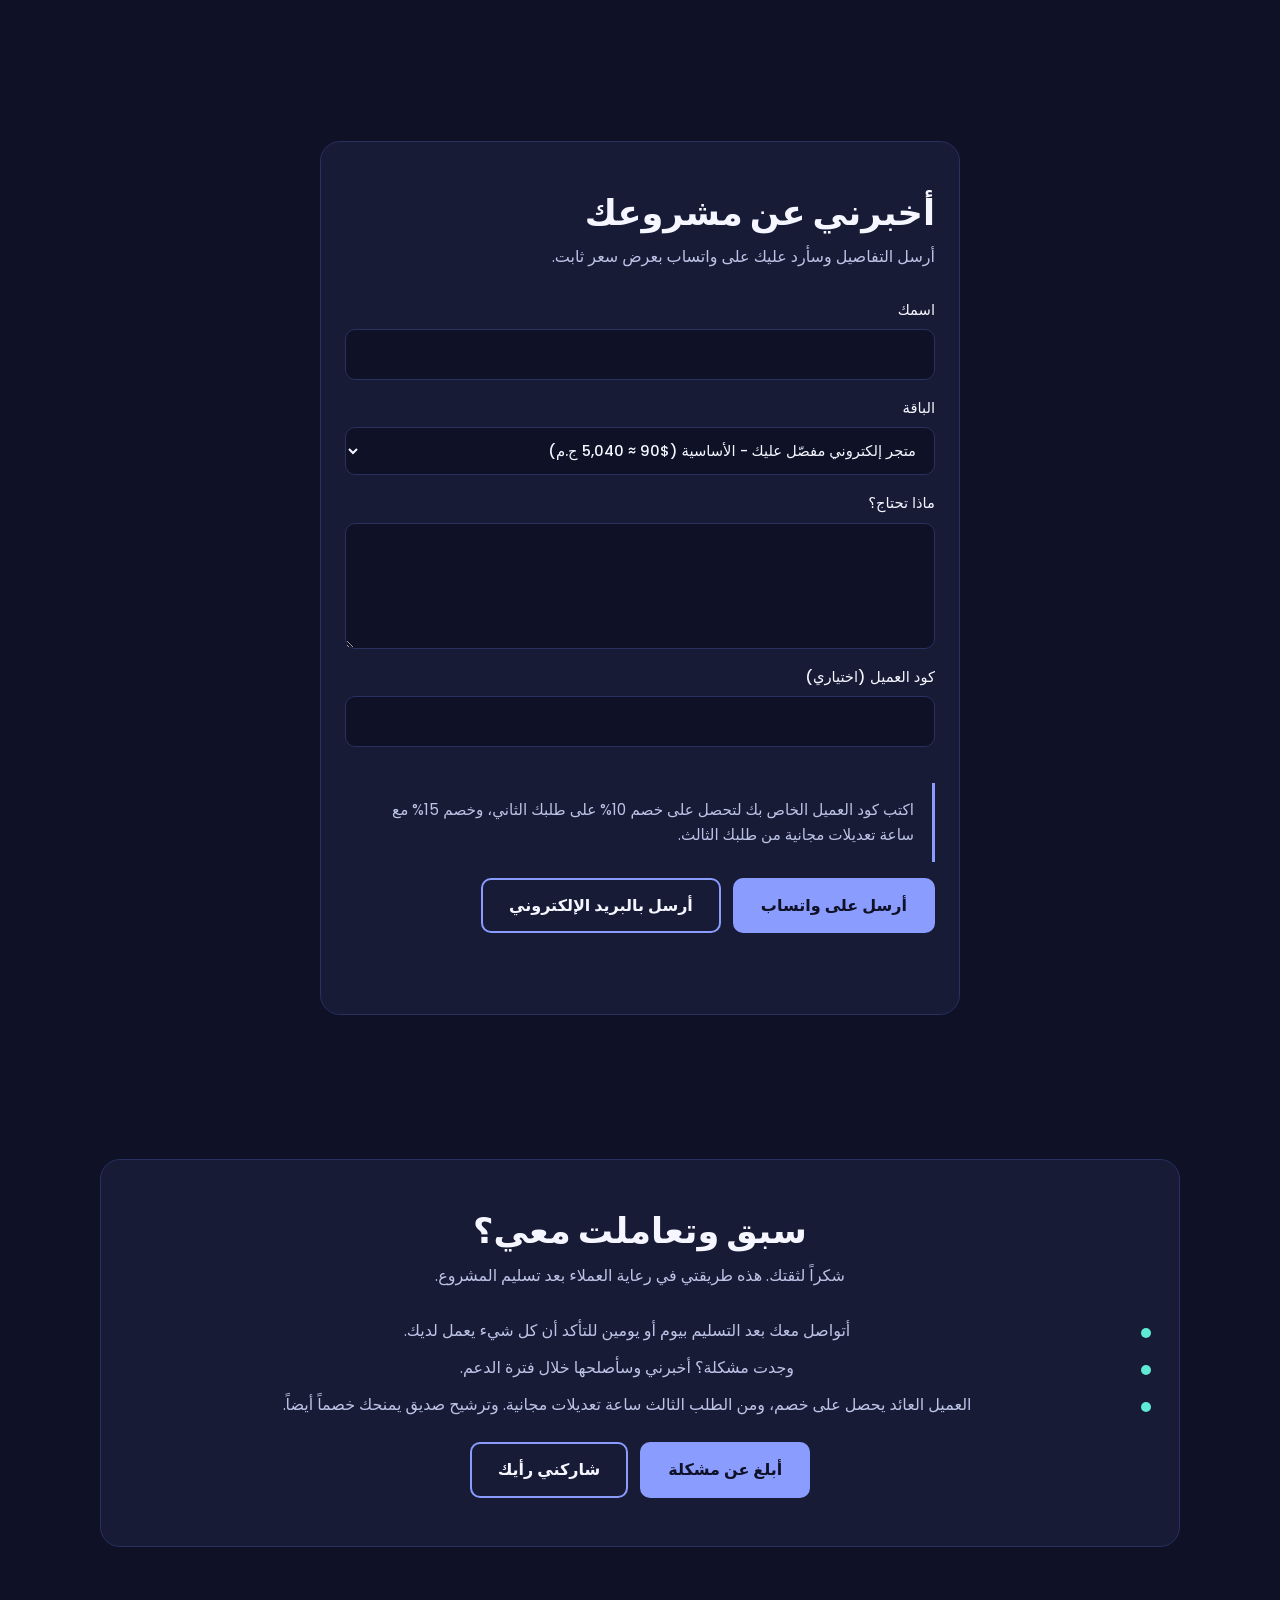
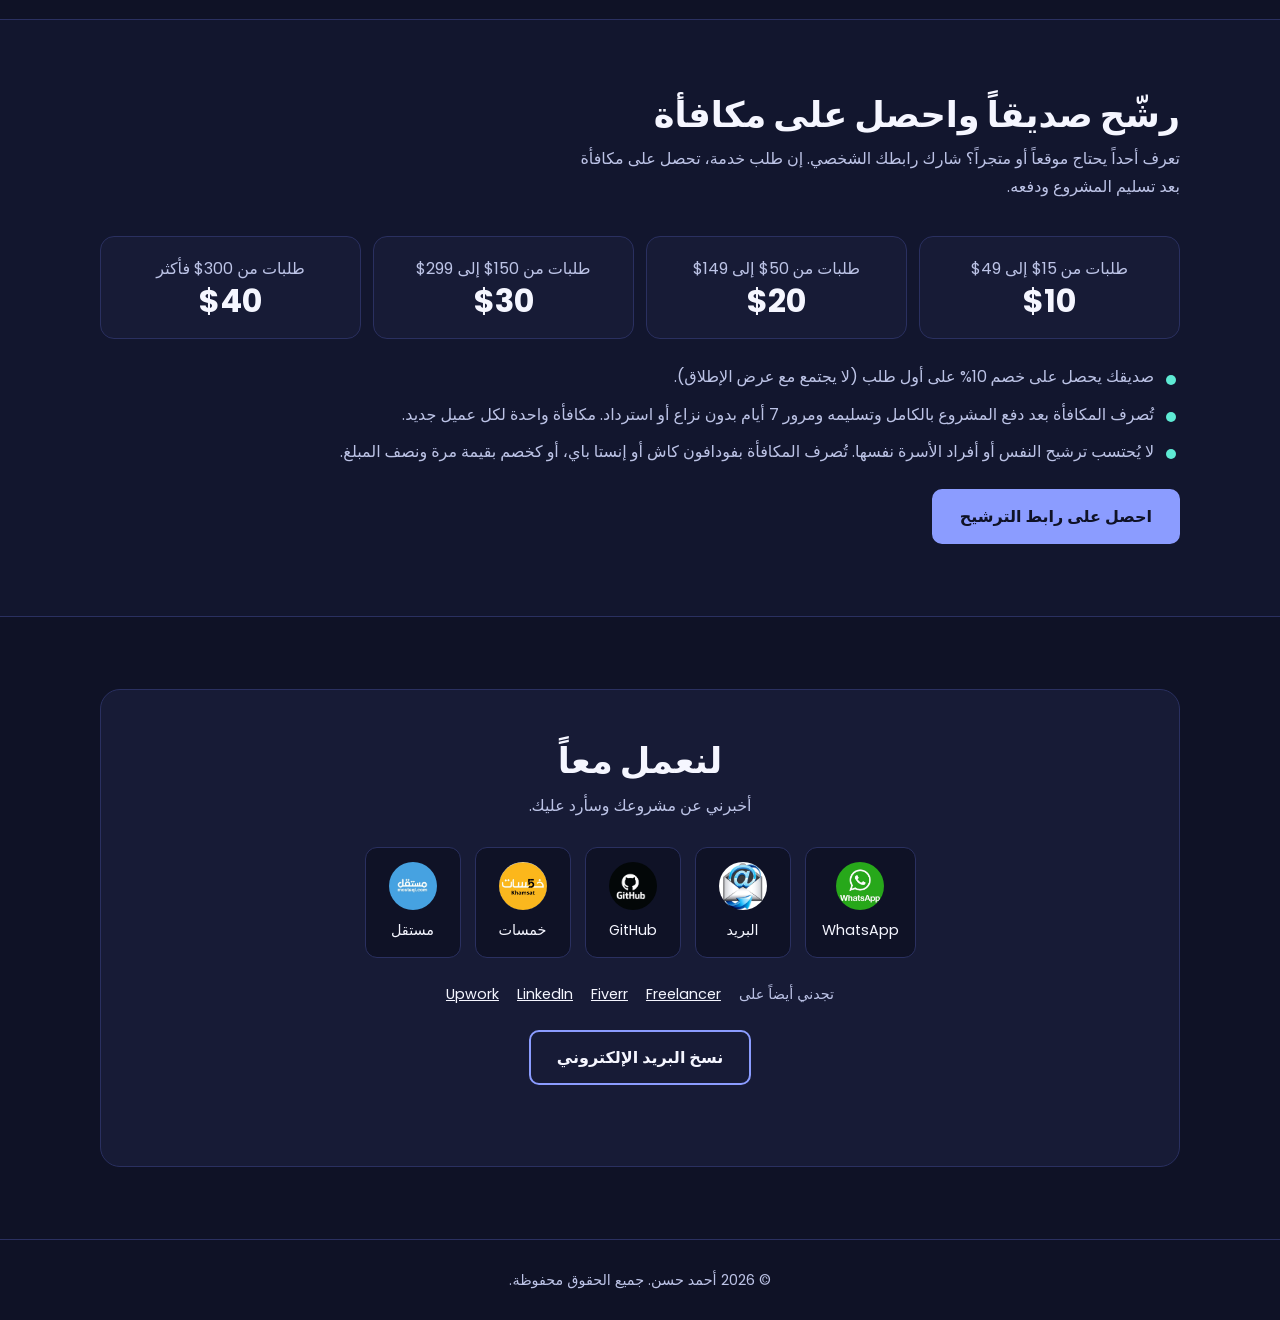
==== commit 71d070e2: "Polish portfolio: reorder sections, back-to-top button, review styling, SEO" ====
--- a/index.html
+++ b/index.html
@@ -9,12 +9,32 @@
       content="أحمد حسن، مطوّر واجهات أمامية. مواقع ومتاجر وأدوات ويب متجاوبة بالعربية والإنجليزية، بأسعار ثابتة تبدأ من 20$."
     />
     <meta name="theme-color" content="#0f1226" />
+    <meta name="color-scheme" content="dark light" />
+    <meta name="author" content="Ahmed Hassan" />
+    <!-- يطبّق اللغة والثيم المحفوظين قبل الرسم، ويخفي المحتوى لحظة صغيرة لحد ما النصوص تتترجم (منعاً لوميض نص إنجليزي) -->
+    <script>
+      (function (d) {
+        try {
+          var t = localStorage.getItem("theme"),
+            l = localStorage.getItem("lang") || "ar";
+          d.dataset.theme = t === "light" ? "light" : "dark";
+          d.lang = l;
+          d.dir = l === "ar" ? "rtl" : "ltr";
+        } catch (e) {}
+        d.classList.add("i18n-pending");
+        setTimeout(function () {
+          d.classList.remove("i18n-pending");
+        }, 3000);
+      })(document.documentElement);
+    </script>
     <link
       rel="canonical"
       href="https://ahmedhassanhamed.github.io/AhmedHassanHamed/"
     />
     <meta property="og:type" content="website" />
-    <meta property="og:locale" content="ar_AR" />
+    <meta property="og:locale" content="ar_EG" />
+    <meta property="og:locale:alternate" content="en_US" />
+    <meta property="og:site_name" content="Ahmed Hassan" />
     <meta property="og:title" content="أحمد حسن | مطوّر واجهات أمامية" />
     <meta
       property="og:description"
@@ -28,7 +48,17 @@
       property="og:image"
       content="https://ahmedhassanhamed.github.io/AhmedHassanHamed/imgs1/og-image.png"
     />
+    <meta property="og:image:alt" content="أحمد حسن، مطوّر واجهات أمامية" />
     <meta name="twitter:card" content="summary_large_image" />
+    <meta name="twitter:title" content="أحمد حسن | مطوّر واجهات أمامية" />
+    <meta
+      name="twitter:description"
+      content="مواقع ومتاجر وأدوات ويب متجاوبة بالعربية والإنجليزية."
+    />
+    <meta
+      name="twitter:image"
+      content="https://ahmedhassanhamed.github.io/AhmedHassanHamed/imgs1/og-image.png"
+    />
     <link rel="preconnect" href="https://fonts.googleapis.com" />
     <link rel="preconnect" href="https://fonts.gstatic.com" crossorigin />
     <link
@@ -42,13 +72,23 @@
         "@type": "Person",
         "name": "Ahmed Hassan",
         "jobTitle": "Front-End Developer",
+        "knowsAbout": [
+          "HTML",
+          "CSS",
+          "JavaScript",
+          "Responsive web design",
+          "RTL / Arabic web interfaces"
+        ],
+        "image": "https://ahmedhassanhamed.github.io/AhmedHassanHamed/imgs1/Ahmed.jpeg",
         "url": "https://ahmedhassanhamed.github.io/AhmedHassanHamed/",
         "sameAs": [
           "https://github.com/AhmedHassanHamed",
           "https://khamsat.com/user/hassanhamed_cz",
           "https://mostaql.com/u/Ahmed_Hassan_CZ",
           "https://www.freelancer.com/u/hassanhamed3",
-          "https://www.fiverr.com/s/ZooZpjQ"
+          "https://www.fiverr.com/s/ZooZpjQ",
+          "https://www.upwork.com/freelancers/~017e71c52f4947b2a6",
+          "https://www.linkedin.com/in/hassan-hamed-undefined-42180a445/"
         ]
       }
     </script>
@@ -60,6 +100,13 @@
     <script src="pricing.js" defer></script>
   </head>
   <body>
+    <noscript>
+      <p class="noscript-note">
+        الموقع يحتاج JavaScript ليعمل بالكامل. / This site needs JavaScript to
+        work fully.
+        <a href="https://wa.me/201147729020">WhatsApp</a>
+      </p>
+    </noscript>
     <!-- رابط تخطّى للمحتوى (إمكانية الوصول) -->
     <a class="skip" href="#main" data-i18n="skip">Skip to content</a>
 
@@ -126,6 +173,8 @@
                 alt="Ahmed Hassan"
                 width="340"
                 height="425"
+                fetchpriority="high"
+                decoding="async"
               />
             </div>
             <span class="chip c1" aria-hidden="true">HTML</span>
@@ -166,8 +215,29 @@
         </div>
       </section>
 
+      <!-- ===== الأعمال (بتتملي من script.js) ===== -->
+
+      <section class="sec" id="work">
+        <div class="wrap">
+          <h2 data-i18n="wTitle">Selected work</h2>
+          <p class="lead" data-i18n="wLead">
+            Real projects with live demos you can open and try.
+          </p>
+          <div id="cases"></div>
+        </div>
+      </section>
+
+      <!-- ===== آراء العملاء (مخفي حتى يوجد رأي حقيقي) ===== -->
+
+      <section class="sec" id="reviews" hidden>
+        <div class="wrap">
+          <h2 data-i18n="rvTitle">Client reviews</h2>
+          <div id="reviewList"></div>
+        </div>
+      </section>
+
       <!-- ===== ليه تثق فيّ ===== -->
-      <section class="sec" id="trust">
+      <section class="sec alt" id="trust">
         <div class="wrap">
           <h2 data-i18n="trustT">Why you can trust me</h2>
           <ul class="why">
@@ -223,18 +293,6 @@
         </div>
       </section>
 
-      <!-- ===== الأعمال (بتتملي من script.js) ===== -->
-
-      <section class="sec" id="work">
-        <div class="wrap">
-          <h2 data-i18n="wTitle">Selected work</h2>
-          <p class="lead" data-i18n="wLead">
-            Real projects with live demos you can open and try.
-          </p>
-          <div id="cases"></div>
-        </div>
-      </section>
-
       <!-- ===== الخدمات والأسعار (بتتملي من pricing.js) ===== -->
 
       <section class="sec" id="services">
@@ -276,12 +334,6 @@
               Prefer a safety net? Order through my Khamsat or Nafezly profile
               and pay through the platform.
             </li>
-            <li data-i18n="tr2">
-              You own all the code and files once the job is paid.
-            </li>
-            <li data-i18n="tr3">
-              Every project in my portfolio has a live demo you can test first.
-            </li>
           </ul>
         </div>
       </section>
@@ -299,17 +351,57 @@
         </div>
       </section>
 
-      <!-- ===== آراء العملاء (مخفي حتى يوجد رأي حقيقي) ===== -->
-
-      <section class="sec" id="reviews" hidden>
-        <div class="wrap">
-          <h2 data-i18n="rvTitle">Ratings and client reviews</h2>
-          <div class="rate">
-            <p data-i18n="rateQ">How do you rate this portfolio?</p>
-            <div id="stars" role="group"></div>
-            <p id="rateMsg" role="status"></p>
+      <!-- ===== نبذة عني ===== -->
+      <section class="sec alt" id="about">
+        <div class="wrap">
+          <div class="about-top">
+            <h2 data-i18n="aTitle">About me</h2>
+            <p class="lead" data-i18n="aText">
+              I'm Ahmed Hassan, a front-end developer. I turn your idea or
+              design into a fast, good-looking website.
+            </p>
+            <a class="btn" href="#order" data-i18n="aCta">Start your project</a>
           </div>
-          <div id="reviewList"></div>
+          <ul class="why">
+            <li>
+              <h3 data-i18n="ab1t">Built for Arabic and English</h3>
+              <p data-i18n="ab1d">
+                Every project I build supports right-to-left and left-to-right
+                layouts properly, so text, fonts, and numbers look right in both
+                languages.
+              </p>
+            </li>
+            <li>
+              <h3 data-i18n="ab2t">Fast on every screen</h3>
+              <p data-i18n="ab2d">
+                Clean code with no heavy libraries, so pages open quickly and
+                work on phones, tablets, and desktops.
+              </p>
+            </li>
+            <li>
+              <h3 data-i18n="ab3t">Clear and on time</h3>
+              <p data-i18n="ab3d">
+                A fixed price and a delivery date agreed in writing, a reply
+                within 24 hours, and 2 free revision rounds.
+              </p>
+            </li>
+            <li>
+              <h3 data-i18n="ab4t">See it before you buy</h3>
+              <p data-i18n="ab4d">
+                Each project in my portfolio has a live demo, so you can test my
+                work yourself before we start.
+              </p>
+            </li>
+          </ul>
+          <h3 data-i18n="aTools">Tools I use</h3>
+          <ul class="tech">
+            <li>HTML5</li>
+            <li>CSS3</li>
+            <li>JavaScript</li>
+            <li>Git &amp; GitHub</li>
+            <li>Responsive design</li>
+            <li>RTL / LTR</li>
+          </ul>
         </div>
       </section>
 
@@ -373,101 +465,6 @@
               </p>
             </details>
           </div>
-        </div>
-      </section>
-
-      <!-- ===== عميل سابق؟ ===== -->
-      <section class="sec" id="clients">
-        <div class="wrap">
-          <div class="box">
-            <h2 data-i18n="cliT">Already worked with me?</h2>
-            <p class="lead" data-i18n="cliD">
-              Thank you for trusting me. This is how I look after clients once
-              the project is delivered.
-            </p>
-            <ul class="trust">
-              <li data-i18n="cl1">
-                I check in 1 to 2 days after delivery to make sure everything
-                works for you.
-              </li>
-              <li data-i18n="cl2">
-                Found a problem? Tell me and I'll fix it within the support
-                period.
-              </li>
-              <li data-i18n="cl3">
-                Returning clients get a discount, and from the third order a
-                free hour of edits. Referring a friend earns you a discount too.
-              </li>
-            </ul>
-            <div
-              class="form-actions"
-              style="justify-content: center; margin-top: 24px"
-            >
-              <a
-                class="btn"
-                id="issueBtn"
-                href="#"
-                target="_blank"
-                rel="noopener"
-                data-i18n="issueB"
-                >Report a problem</a
-              >
-              <a
-                class="btn ghost"
-                id="feedbackBtn"
-                href="#"
-                target="_blank"
-                rel="noopener"
-                data-i18n="feedB"
-                >Share feedback</a
-              >
-            </div>
-          </div>
-        </div>
-      </section>
-
-      <!-- ===== برنامج الترشيح ===== -->
-      <section class="sec" id="referral">
-        <div class="wrap">
-          <h2 data-i18n="refT">Refer a friend, get rewarded</h2>
-          <p class="lead" data-i18n="refD">
-            Know someone who needs a website or a store? Share your personal
-            link. If they place an order, you get a reward after the project is
-            delivered and paid.
-          </p>
-          <ul class="tiers">
-            <li><span data-i18n="rt1">Orders $15 to $49</span><b>$10</b></li>
-            <li><span data-i18n="rt2">Orders $50 to $149</span><b>$20</b></li>
-            <li><span data-i18n="rt3">Orders $150 to $299</span><b>$30</b></li>
-            <li>
-              <span data-i18n="rt4">Orders $300 and above</span><b>$40</b>
-            </li>
-          </ul>
-          <ul class="trust">
-            <li data-i18n="rf1">
-              Your friend gets 10% off their first order (not combined with the
-              launch offer).
-            </li>
-            <li data-i18n="rf2">
-              The reward is paid after the project is paid in full, delivered,
-              and 7 days pass with no dispute or refund. One reward per new
-              client.
-            </li>
-            <li data-i18n="rf3">
-              Self-referrals and referrals within the same household do not
-              count. Rewards are paid by Vodafone Cash or InstaPay, or as a
-              discount worth 1.5 times the amount.
-            </li>
-          </ul>
-          <a
-            class="btn"
-            id="refBtn"
-            href="#"
-            target="_blank"
-            rel="noopener"
-            data-i18n="refB"
-            >Get my referral link</a
-          >
         </div>
       </section>
 
@@ -520,57 +517,99 @@
           </div>
         </div>
       </section>
-      <!-- ===== نبذة عني ===== -->
-      <section class="sec" id="about">
-        <div class="wrap">
-          <div class="about-top">
-            <h2 data-i18n="aTitle">About me</h2>
-            <p class="lead" data-i18n="aText">
-              I'm Ahmed Hassan, a front-end developer. I turn your idea or
-              design into a fast, good-looking website.
+
+      <!-- ===== عميل سابق؟ ===== -->
+      <section class="sec" id="clients">
+        <div class="wrap">
+          <div class="box">
+            <h2 data-i18n="cliT">Already worked with me?</h2>
+            <p class="lead" data-i18n="cliD">
+              Thank you for trusting me. This is how I look after clients once
+              the project is delivered.
             </p>
-            <a class="btn" href="#order" data-i18n="aCta">Start your project</a>
+            <ul class="trust">
+              <li data-i18n="cl1">
+                I check in 1 to 2 days after delivery to make sure everything
+                works for you.
+              </li>
+              <li data-i18n="cl2">
+                Found a problem? Tell me and I'll fix it within the support
+                period.
+              </li>
+              <li data-i18n="cl3">
+                Returning clients get a discount, and from the third order a
+                free hour of edits. Referring a friend earns you a discount too.
+              </li>
+            </ul>
+            <div
+              class="form-actions"
+              style="justify-content: center; margin-top: 24px"
+            >
+              <a
+                class="btn"
+                id="issueBtn"
+                href="#"
+                target="_blank"
+                rel="noopener"
+                data-i18n="issueB"
+                >Report a problem</a
+              >
+              <a
+                class="btn ghost"
+                id="feedbackBtn"
+                href="#"
+                target="_blank"
+                rel="noopener"
+                data-i18n="feedB"
+                >Share feedback</a
+              >
+            </div>
           </div>
-          <ul class="why">
-            <li>
-              <h3 data-i18n="ab1t">Built for Arabic and English</h3>
-              <p data-i18n="ab1d">
-                Every project I build supports right-to-left and left-to-right
-                layouts properly, so text, fonts, and numbers look right in both
-                languages.
-              </p>
-            </li>
-            <li>
-              <h3 data-i18n="ab2t">Fast on every screen</h3>
-              <p data-i18n="ab2d">
-                Clean code with no heavy libraries, so pages open quickly and
-                work on phones, tablets, and desktops.
-              </p>
-            </li>
-            <li>
-              <h3 data-i18n="ab3t">Clear and on time</h3>
-              <p data-i18n="ab3d">
-                A fixed price and a delivery date agreed in writing, a reply
-                within 24 hours, and 2 free revision rounds.
-              </p>
-            </li>
-            <li>
-              <h3 data-i18n="ab4t">See it before you buy</h3>
-              <p data-i18n="ab4d">
-                Each project in my portfolio has a live demo, so you can test my
-                work yourself before we start.
-              </p>
+        </div>
+      </section>
+
+      <!-- ===== برنامج الترشيح ===== -->
+      <section class="sec alt" id="referral">
+        <div class="wrap">
+          <h2 data-i18n="refT">Refer a friend, get rewarded</h2>
+          <p class="lead" data-i18n="refD">
+            Know someone who needs a website or a store? Share your personal
+            link. If they place an order, you get a reward after the project is
+            delivered and paid.
+          </p>
+          <ul class="tiers">
+            <li><span data-i18n="rt1">Orders $15 to $49</span><b>$10</b></li>
+            <li><span data-i18n="rt2">Orders $50 to $149</span><b>$20</b></li>
+            <li><span data-i18n="rt3">Orders $150 to $299</span><b>$30</b></li>
+            <li>
+              <span data-i18n="rt4">Orders $300 and above</span><b>$40</b>
             </li>
           </ul>
-          <h3 data-i18n="aTools">Tools I use</h3>
-          <ul class="tech">
-            <li>HTML5</li>
-            <li>CSS3</li>
-            <li>JavaScript</li>
-            <li>Git &amp; GitHub</li>
-            <li>Responsive design</li>
-            <li>RTL / LTR</li>
+          <ul class="trust">
+            <li data-i18n="rf1">
+              Your friend gets 10% off their first order (not combined with the
+              launch offer).
+            </li>
+            <li data-i18n="rf2">
+              The reward is paid after the project is paid in full, delivered,
+              and 7 days pass with no dispute or refund. One reward per new
+              client.
+            </li>
+            <li data-i18n="rf3">
+              Self-referrals and referrals within the same household do not
+              count. Rewards are paid by Vodafone Cash or InstaPay, or as a
+              discount worth 1.5 times the amount.
+            </li>
           </ul>
+          <a
+            class="btn"
+            id="refBtn"
+            href="#"
+            target="_blank"
+            rel="noopener"
+            data-i18n="refB"
+            >Get my referral link</a
+          >
         </div>
       </section>
 
@@ -594,6 +633,7 @@
                   alt=""
                   width="48"
                   height="48"
+                  loading="lazy"
                 /><span>WhatsApp</span></a
               >
               <a href="mailto:ahmed.hassan.dev77@gmail.com"
@@ -602,6 +642,7 @@
                   alt=""
                   width="48"
                   height="48"
+                  loading="lazy"
                 /><span data-i18n="email">Email</span></a
               >
               <a
@@ -613,6 +654,7 @@
                   alt=""
                   width="48"
                   height="48"
+                  loading="lazy"
                 /><span>GitHub</span></a
               >
               <a
@@ -624,6 +666,7 @@
                   alt=""
                   width="48"
                   height="48"
+                  loading="lazy"
                 /><span data-i18n="khamsat">Khamsat</span></a
               >
               <a
@@ -635,6 +678,7 @@
                   alt=""
                   width="48"
                   height="48"
+                  loading="lazy"
                 /><span data-i18n="mostaql">Mostaql</span></a
               >
             </div>
@@ -657,6 +701,12 @@
                 target="_blank"
                 rel="noopener"
                 >LinkedIn</a
+              >
+              <a
+                href="https://www.upwork.com/freelancers/~017e71c52f4947b2a6"
+                target="_blank"
+                rel="noopener"
+                >Upwork</a
               >
             </p>
             <button
@@ -691,5 +741,22 @@
       <img src="imgs1/WhatsApp.jpeg" alt="" width="44" height="44" />
       <span data-i18n="waChat">Chat on WhatsApp</span>
     </a>
+    <!-- ===== زرار الطلوع لفوق: يظهر بعد النزول شوية، وعلى الجانب المقابل لزرار واتساب ===== -->
+    <a class="to-top" id="toTop" href="#top">
+      <svg
+        viewBox="0 0 24 24"
+        width="22"
+        height="22"
+        aria-hidden="true"
+        fill="none"
+        stroke="currentColor"
+        stroke-width="2.5"
+        stroke-linecap="round"
+        stroke-linejoin="round"
+      >
+        <path d="M12 19V5M5 12l7-7 7 7" />
+      </svg>
+      <span class="sr-only" data-i18n="toTop">Back to top</span>
+    </a>
   </body>
 </html>
--- a/style.css
+++ b/style.css
@@ -451,8 +451,8 @@
   font-size: 0.9rem;
   color: var(--accent);
 }
-/* ===== 7. الفوتر ===== */
-footer {
+/* ===== 7. الفوتر (body > footer عشان ما يأثرش على footer جوه كروت التقييم) ===== */
+body > footer {
   padding: 28px 0;
   border-top: 1px solid var(--line);
   text-align: center;
--- a/pricing.css
+++ b/pricing.css
@@ -337,44 +337,6 @@
 }
 
 /* ===== 7. التقييمات (القسم مخفي حتى يوجد تقييم حقيقي) ===== */
-.rate {
-  margin-bottom: 28px;
-}
-#stars {
-  display: flex;
-  gap: 4px;
-  margin: 8px 0;
-}
-#stars button {
-  border: 0;
-  background: none;
-  color: var(--line);
-  font-size: 2rem;
-  line-height: 1;
-  cursor: pointer;
-  transition:
-    transform 0.2s,
-    color 0.2s;
-}
-#stars button.on {
-  color: var(--accent);
-}
-@media (hover: hover) {
-  #stars:hover button {
-    color: var(--accent);
-  }
-  #stars button:hover ~ button {
-    color: var(--line);
-  }
-  #stars button:hover {
-    transform: scale(1.2);
-  }
-}
-#rateMsg {
-  min-height: 1.7em;
-  color: var(--accent);
-  font-size: 0.92rem;
-}
 .empty {
   padding: 28px;
   border: 1px dashed var(--line);
@@ -526,7 +488,7 @@
 }
 
 @media (max-width: 760px) {
-  footer {
+  body > footer {
     padding-bottom: 90px;
   }
 }
@@ -615,6 +577,9 @@
   padding-bottom: 18px;
 }
 .rev footer {
+  padding: 14px 0 0;
+  border-top: 1px solid var(--line);
+  text-align: start;
   display: flex;
   flex-wrap: wrap;
   align-items: center;
@@ -632,9 +597,41 @@
   object-fit: cover;
 }
 .rev-link {
+  display: inline-flex;
+  align-items: center;
+  gap: 6px;
   margin-inline-start: auto;
-  color: var(--accent);
+  padding: 7px 14px;
+  border: 1px solid var(--line);
+  border-radius: 999px;
+  background: var(--bg);
+  color: var(--head);
   font-size: 0.85rem;
+  font-weight: 500;
+  text-decoration: none;
+  transition:
+    background-color 0.2s,
+    color 0.2s,
+    border-color 0.2s;
+}
+:lang(ar) .rev-link svg {
+  transform: scaleX(-1);
+}
+@media (hover: hover) {
+  .rev-link:hover {
+    border-color: var(--accent);
+    background: var(--accent);
+    color: var(--on-accent);
+  }
+}
+.rev > p:not(.st) {
+  color: var(--head);
+  font-size: 1.05rem;
+  line-height: 1.8;
+}
+.rev .st {
+  margin-bottom: 8px;
+  font-size: 1.1rem;
 }
 /* ===== برنامج الترشيح ===== */
 .tiers {
@@ -722,3 +719,99 @@
   margin-inline-start: 8px;
   font-size: 0.85rem;
 }
+
+/* ===== 12. تحسينات إضافية (ضبط الخطوط والحركة والتنقل) ===== */
+/* العربي بيتبوّظ لو فيه letter-spacing (بيفصل الحروف المتصلة) */
+:lang(ar) .hero h1 {
+  letter-spacing: 0;
+}
+/* الشارات حوالين الصورة كانت بتعمل سكرول أفقي على الموبايل */
+.hero {
+  overflow-x: clip;
+}
+/* منع وميض النص الإنجليزي قبل الترجمة */
+.i18n-pending main,
+.i18n-pending body > footer,
+.i18n-pending .wa-float {
+  visibility: hidden;
+}
+.noscript-note {
+  padding: 12px 20px;
+  background: var(--surface);
+  color: var(--head);
+  text-align: center;
+}
+/* القسم الحالي في القائمة العلوية */
+.links a[aria-current="true"] {
+  color: var(--head);
+  border-color: var(--accent);
+}
+/* أقسام بخلفية مختلفة قليلاً لتكسر الرتابة */
+.sec.alt {
+  border-block: 1px solid var(--line);
+  background: color-mix(in srgb, var(--surface) 55%, transparent);
+}
+/* ظهور تدريجي عند التمرير (يُفعَّل من pricing.js ويتوقف مع تقليل الحركة) */
+.rv {
+  opacity: 0;
+  transform: translateY(18px);
+  transition:
+    opacity 0.6s ease,
+    transform 0.6s ease;
+}
+.rv.in {
+  opacity: 1;
+  transform: none;
+}
+@media print {
+  .rv {
+    opacity: 1;
+    transform: none;
+  }
+}
+/* زر الطلوع لفوق: عائم، على الجانب المقابل لواتساب، ويظهر بعد النزول */
+.to-top {
+  position: fixed;
+  inset-inline-start: 18px;
+  bottom: calc(18px + env(safe-area-inset-bottom));
+  z-index: 60;
+  display: inline-flex;
+  align-items: center;
+  justify-content: center;
+  width: 48px;
+  height: 48px;
+  border: 1px solid var(--accent);
+  border-radius: 50%;
+  background: var(--surface);
+  color: var(--head);
+  box-shadow: 0 10px 24px -8px rgba(0, 0, 0, 0.5);
+  opacity: 0;
+  visibility: hidden;
+  transform: translateY(12px);
+  transition:
+    opacity 0.3s,
+    transform 0.3s,
+    visibility 0.3s,
+    background-color 0.2s,
+    color 0.2s;
+}
+.to-top.show {
+  opacity: 1;
+  visibility: visible;
+  transform: none;
+}
+@media (hover: hover) {
+  .to-top.show:hover {
+    transform: translateY(-3px);
+    background: var(--accent);
+    color: var(--on-accent);
+  }
+}
+.sr-only {
+  position: absolute;
+  width: 1px;
+  height: 1px;
+  overflow: hidden;
+  clip-path: inset(50%);
+  white-space: nowrap;
+}
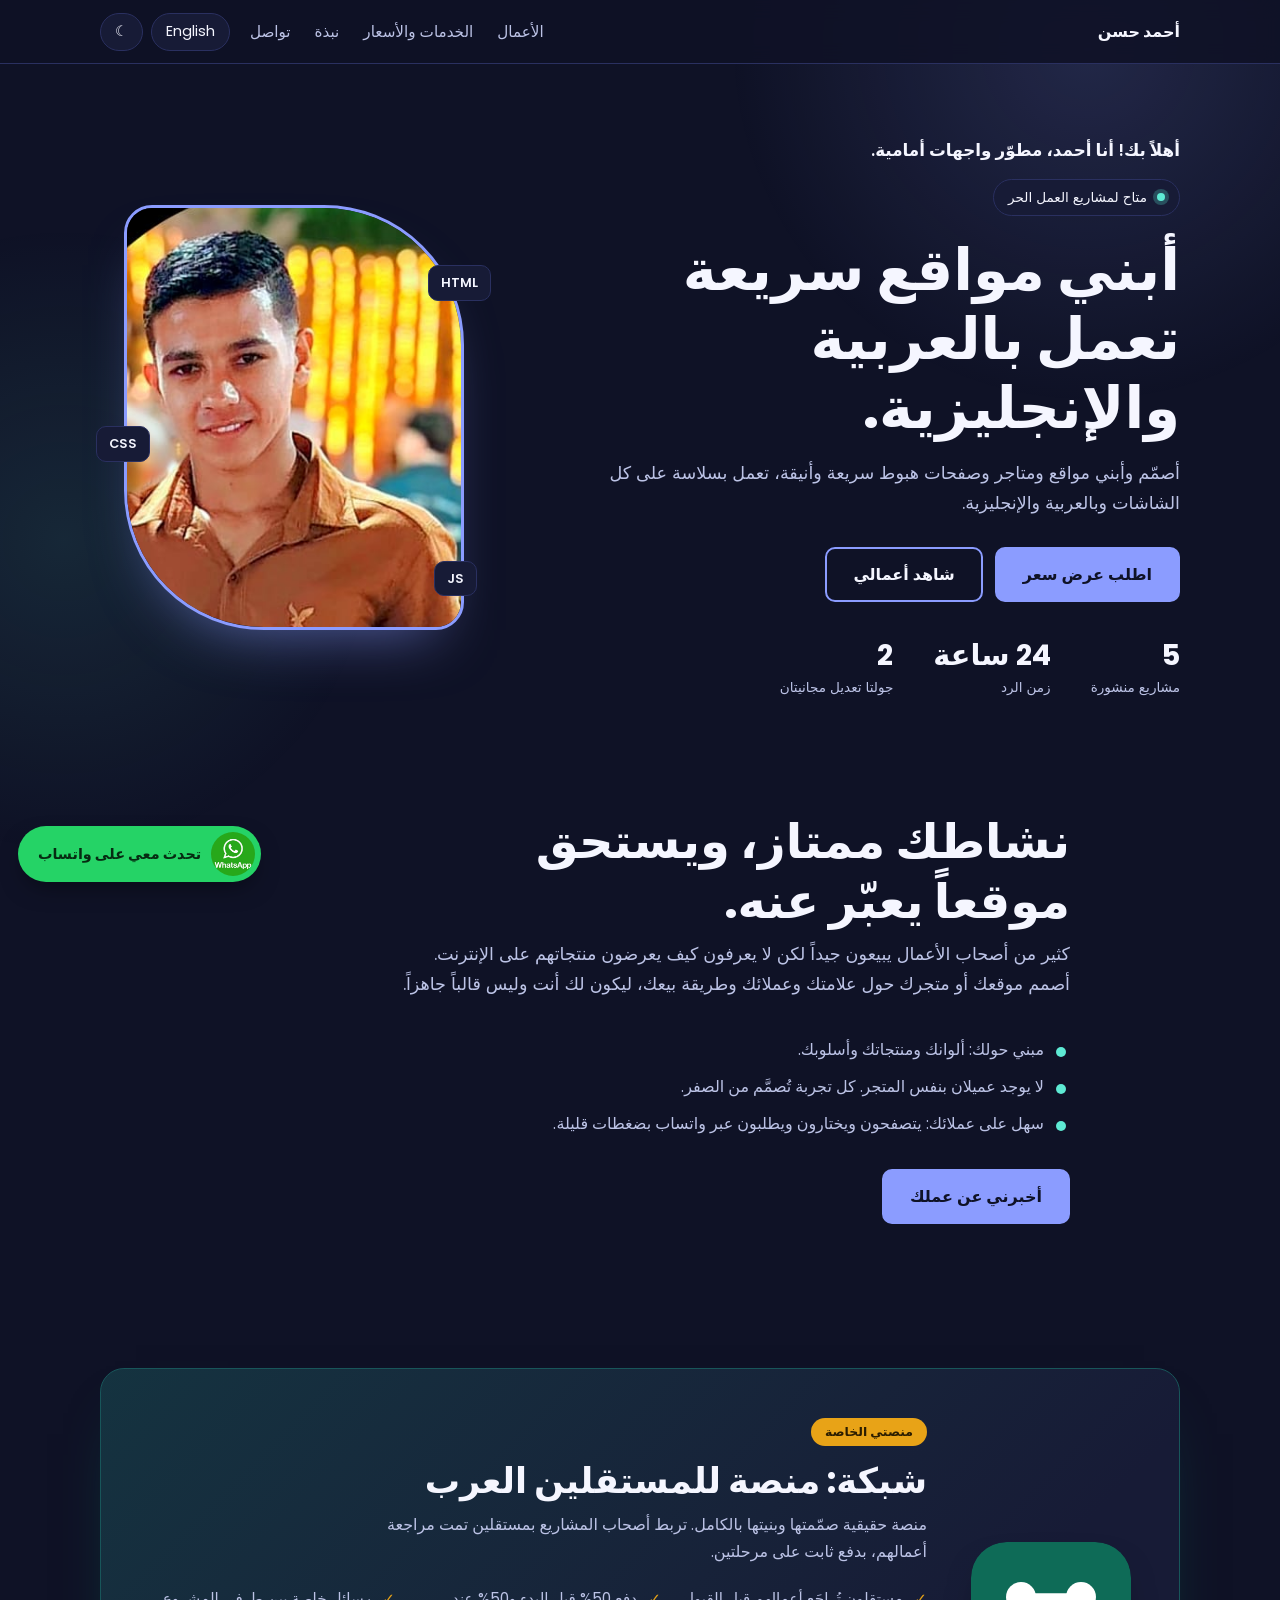
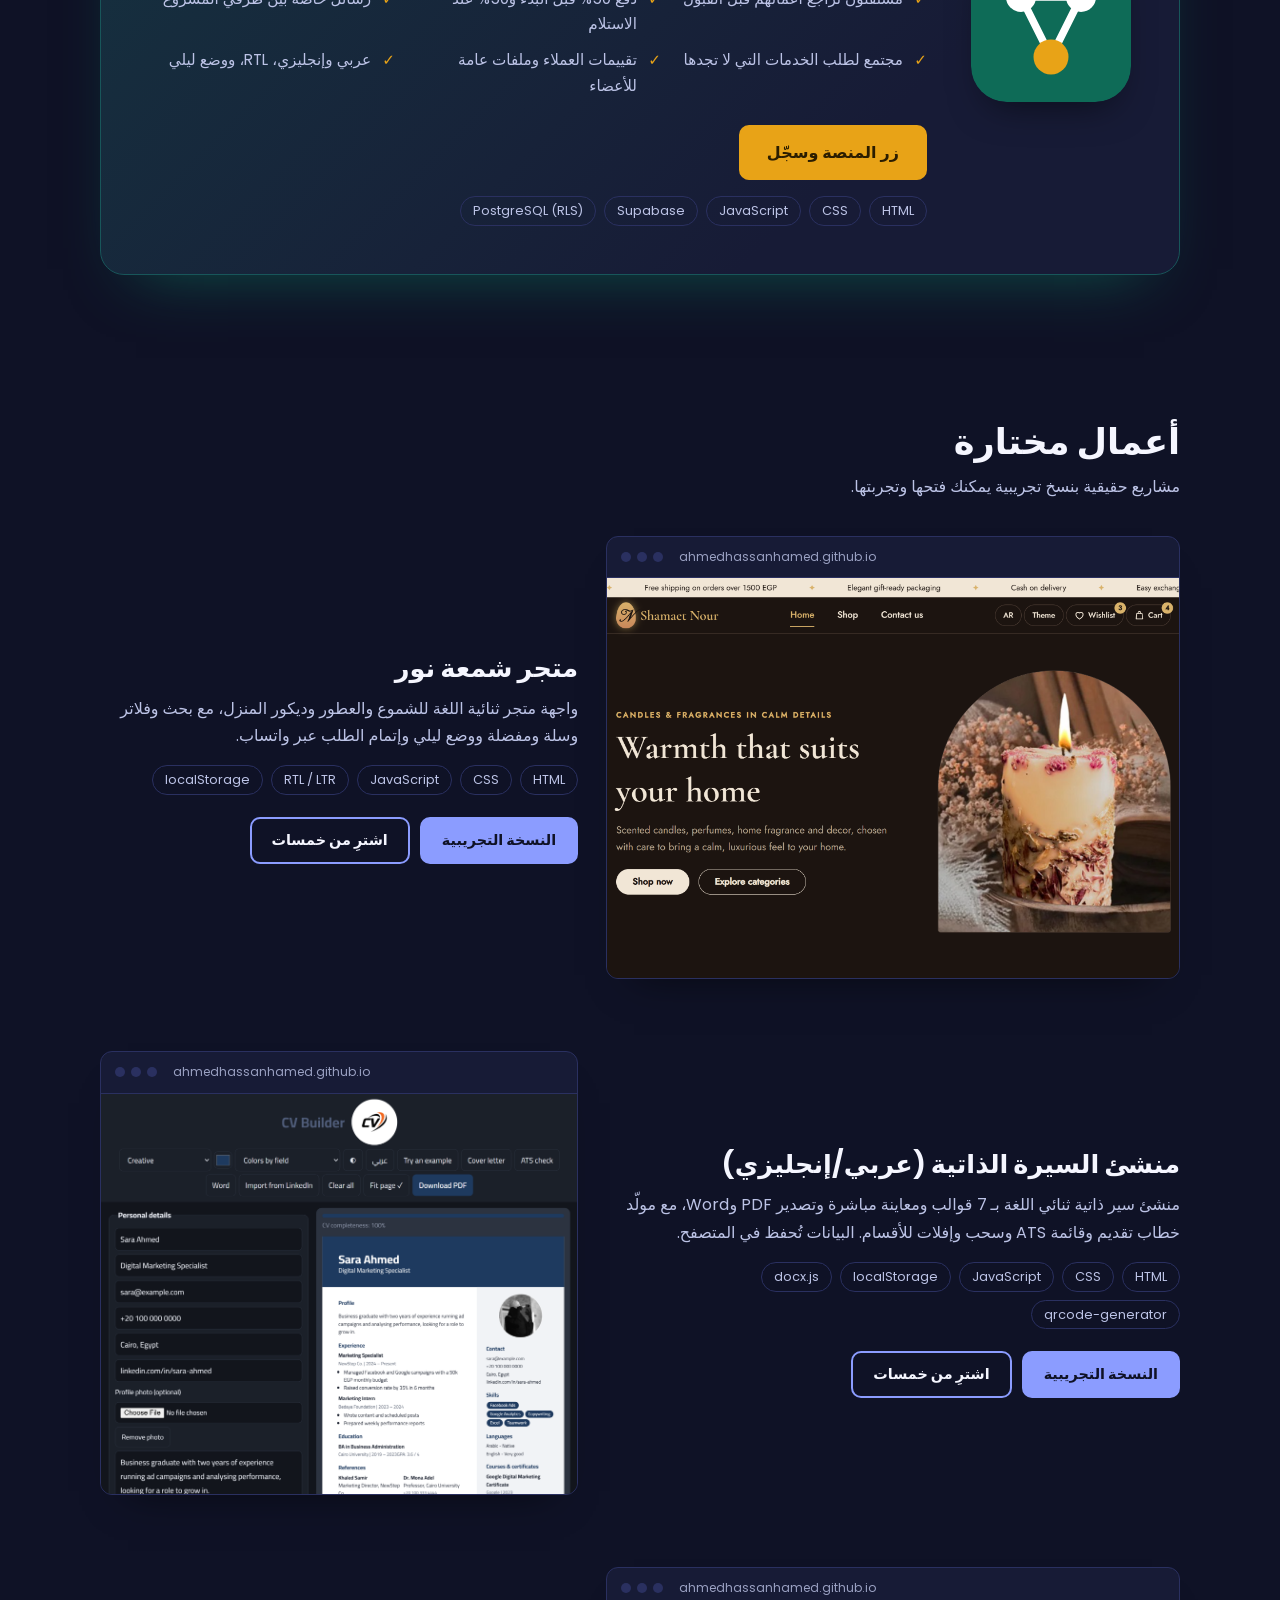
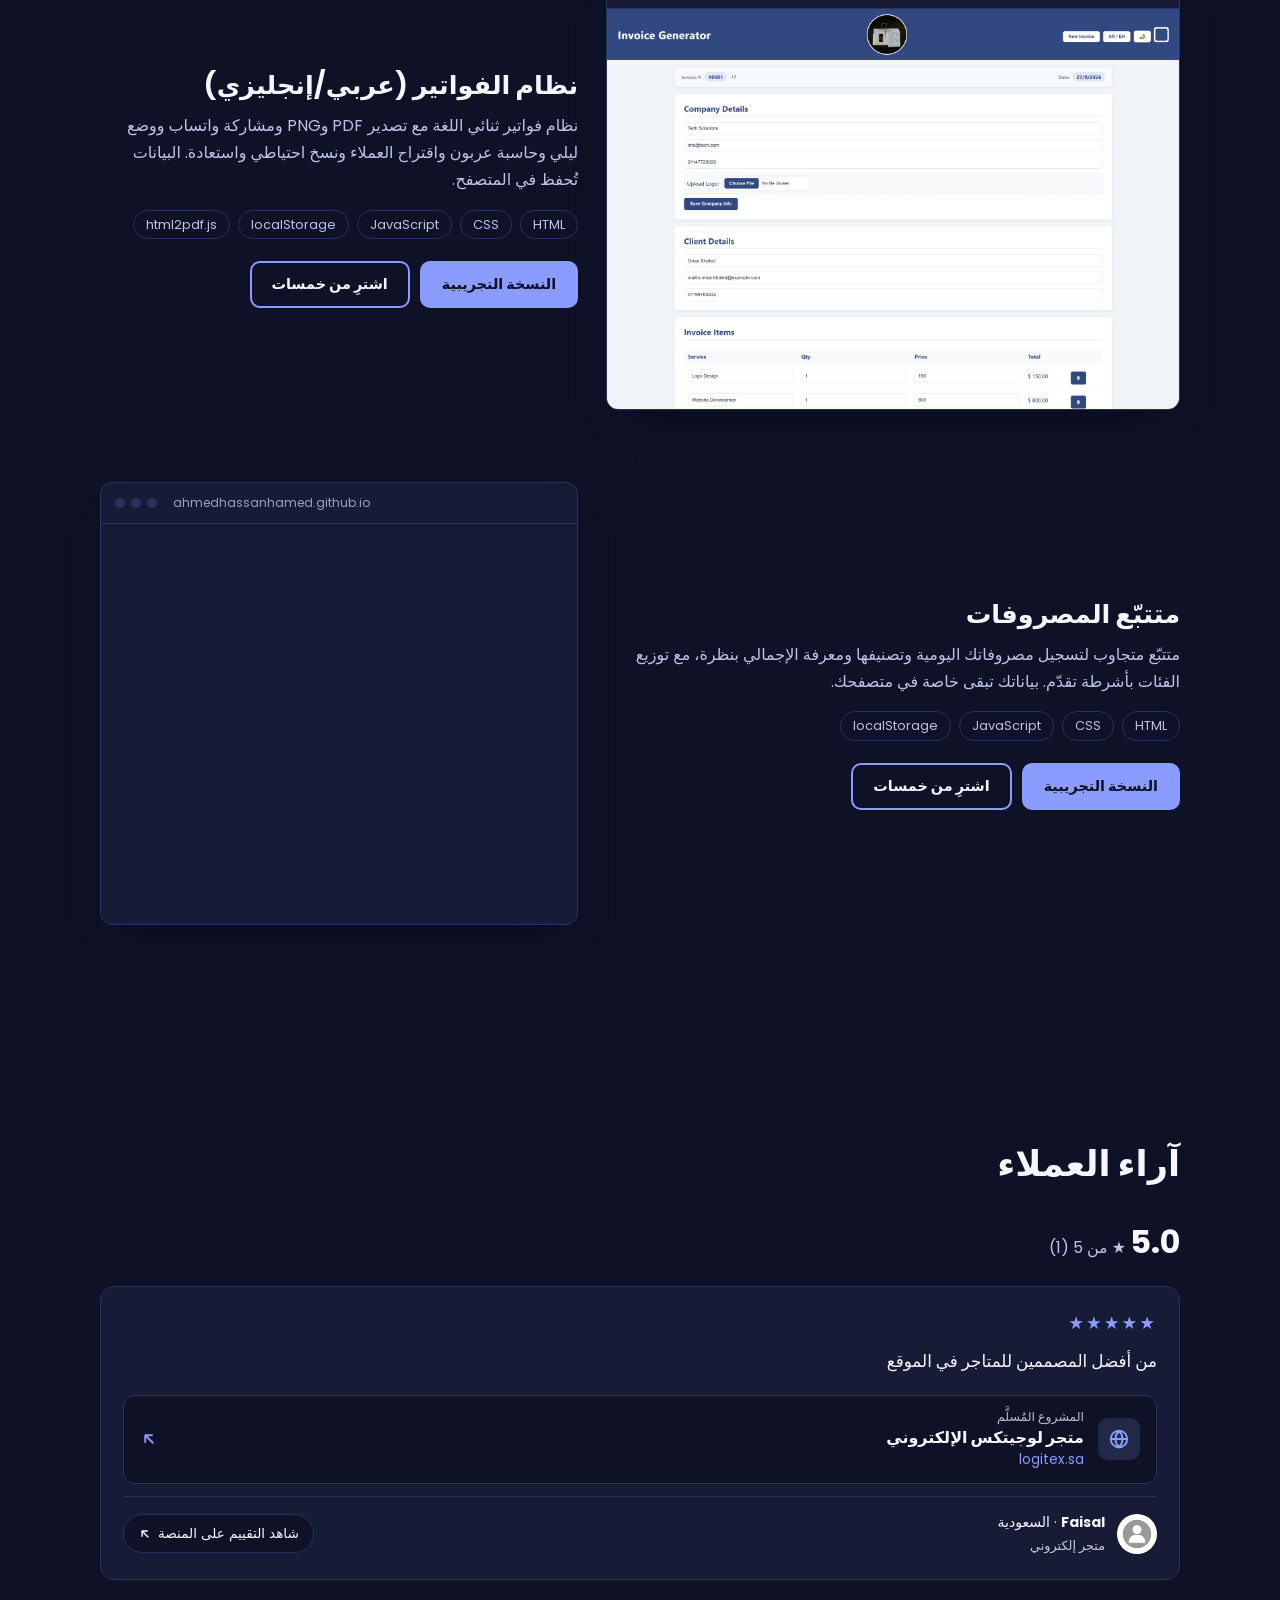
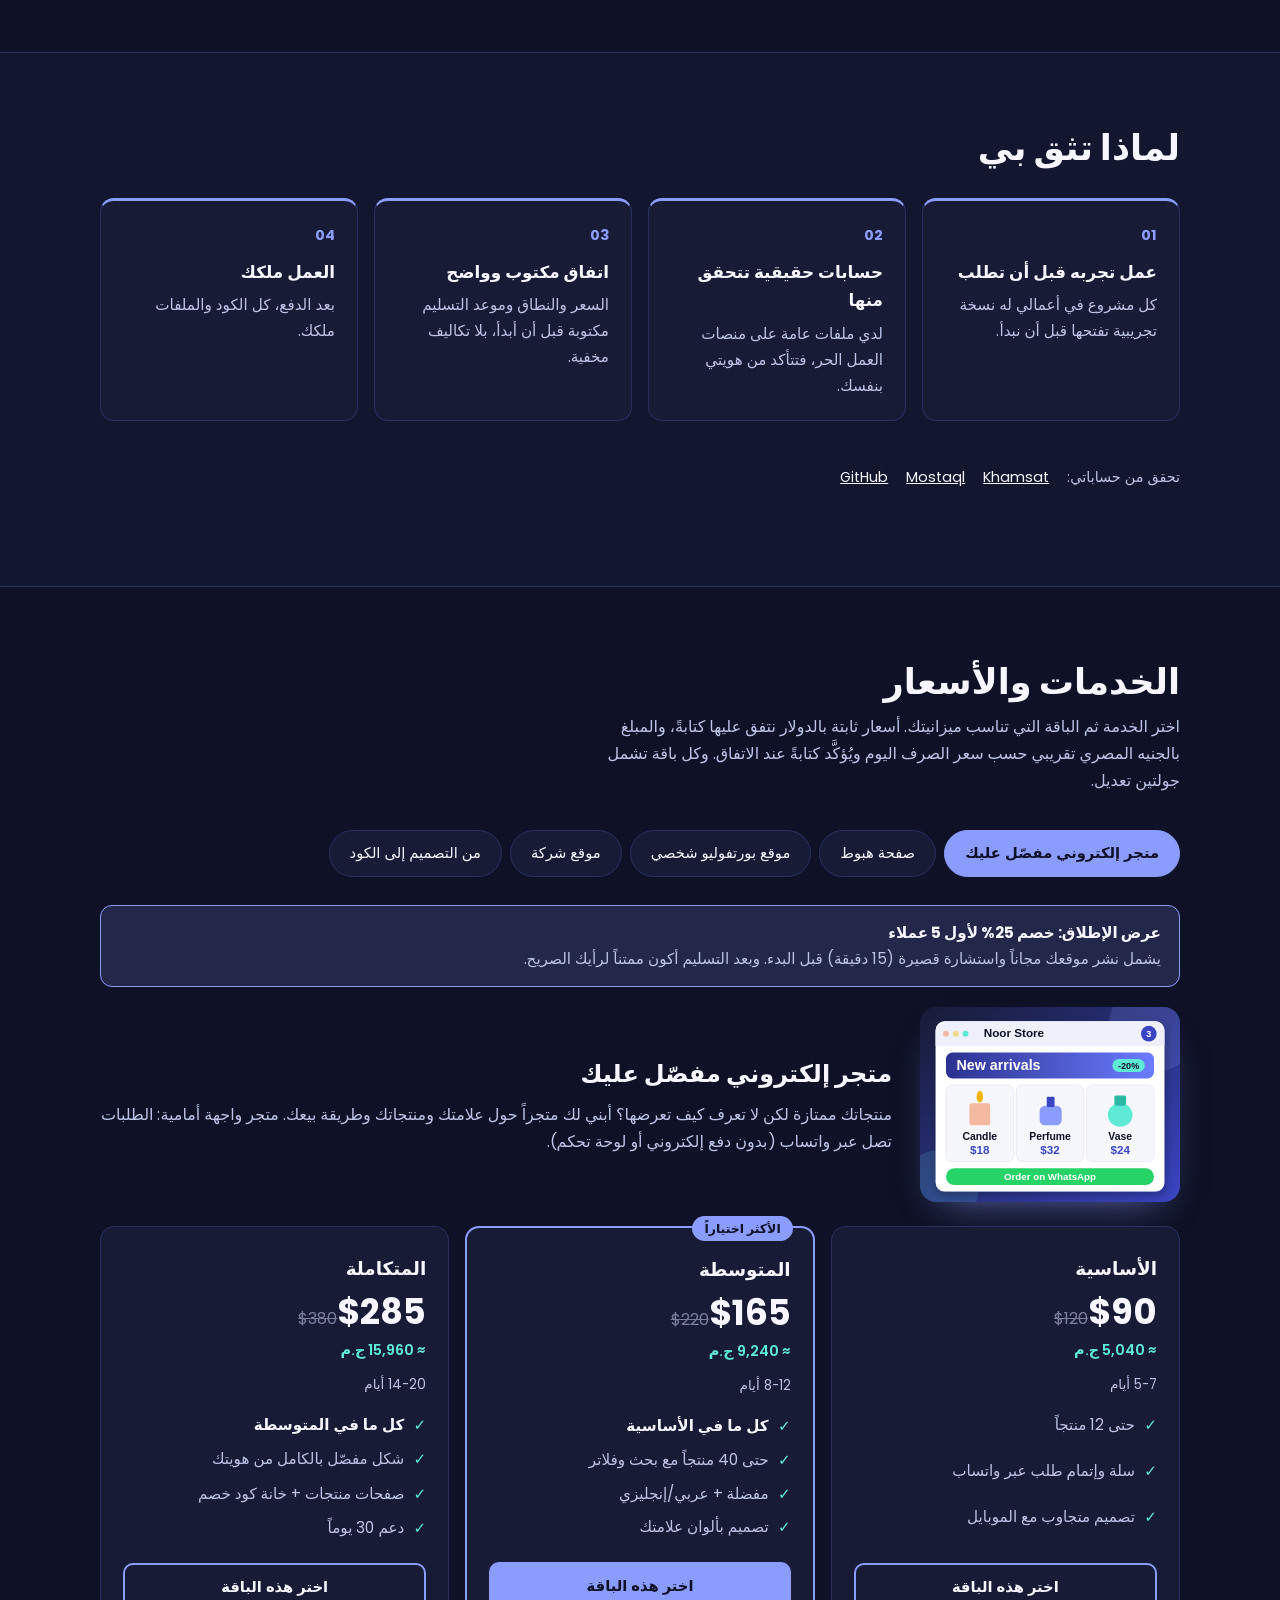
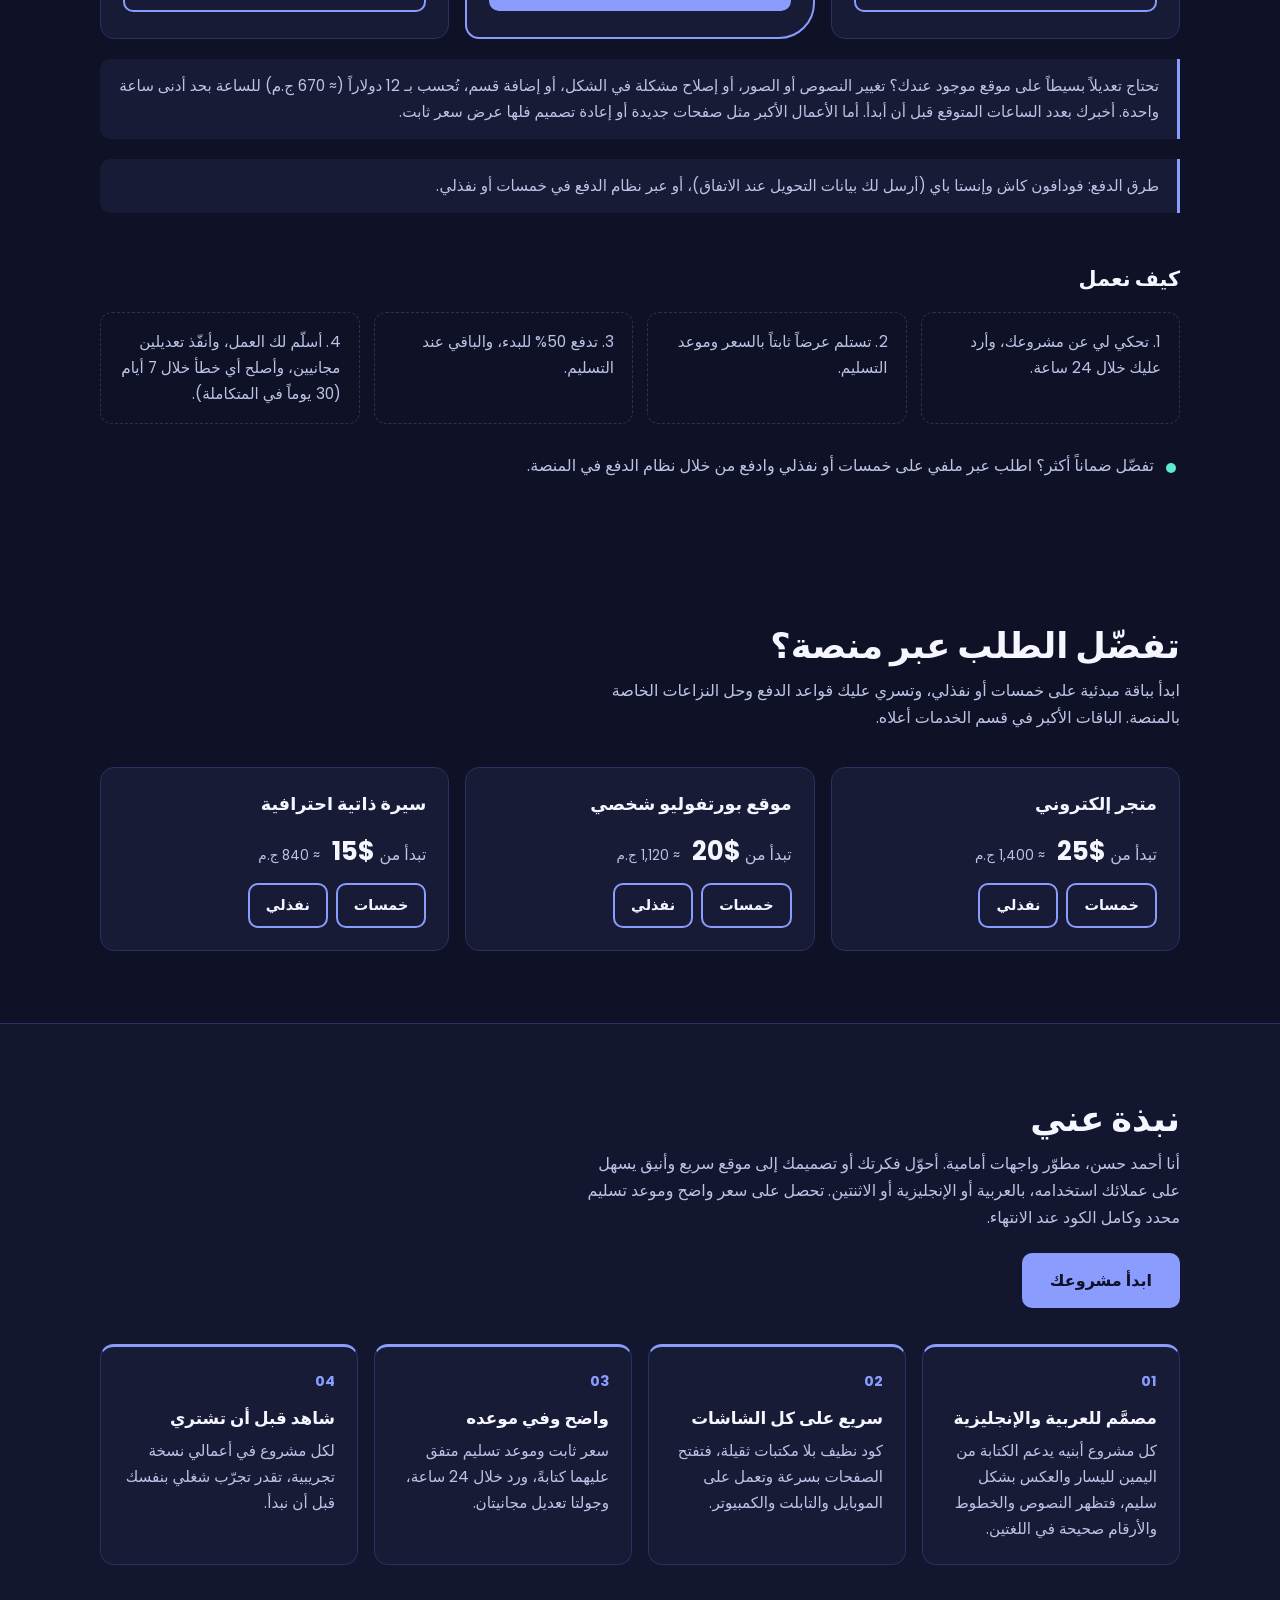
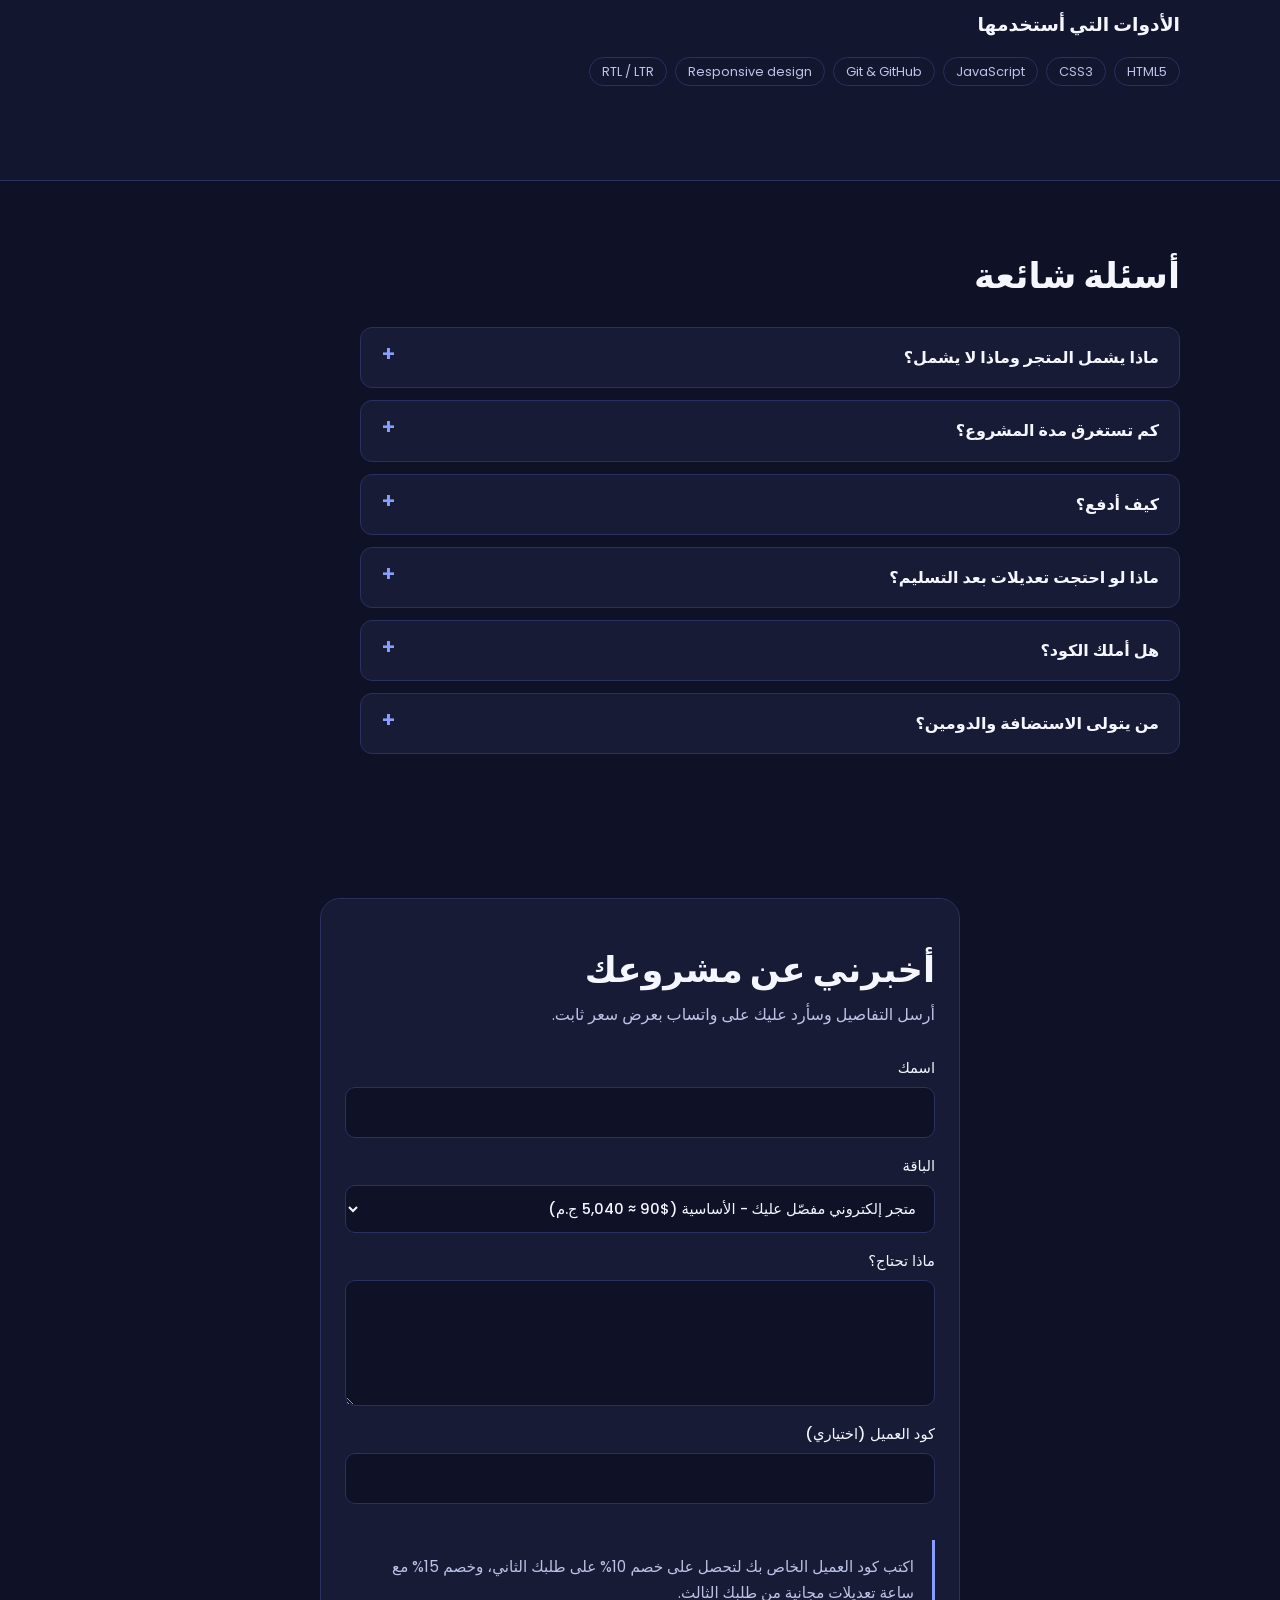
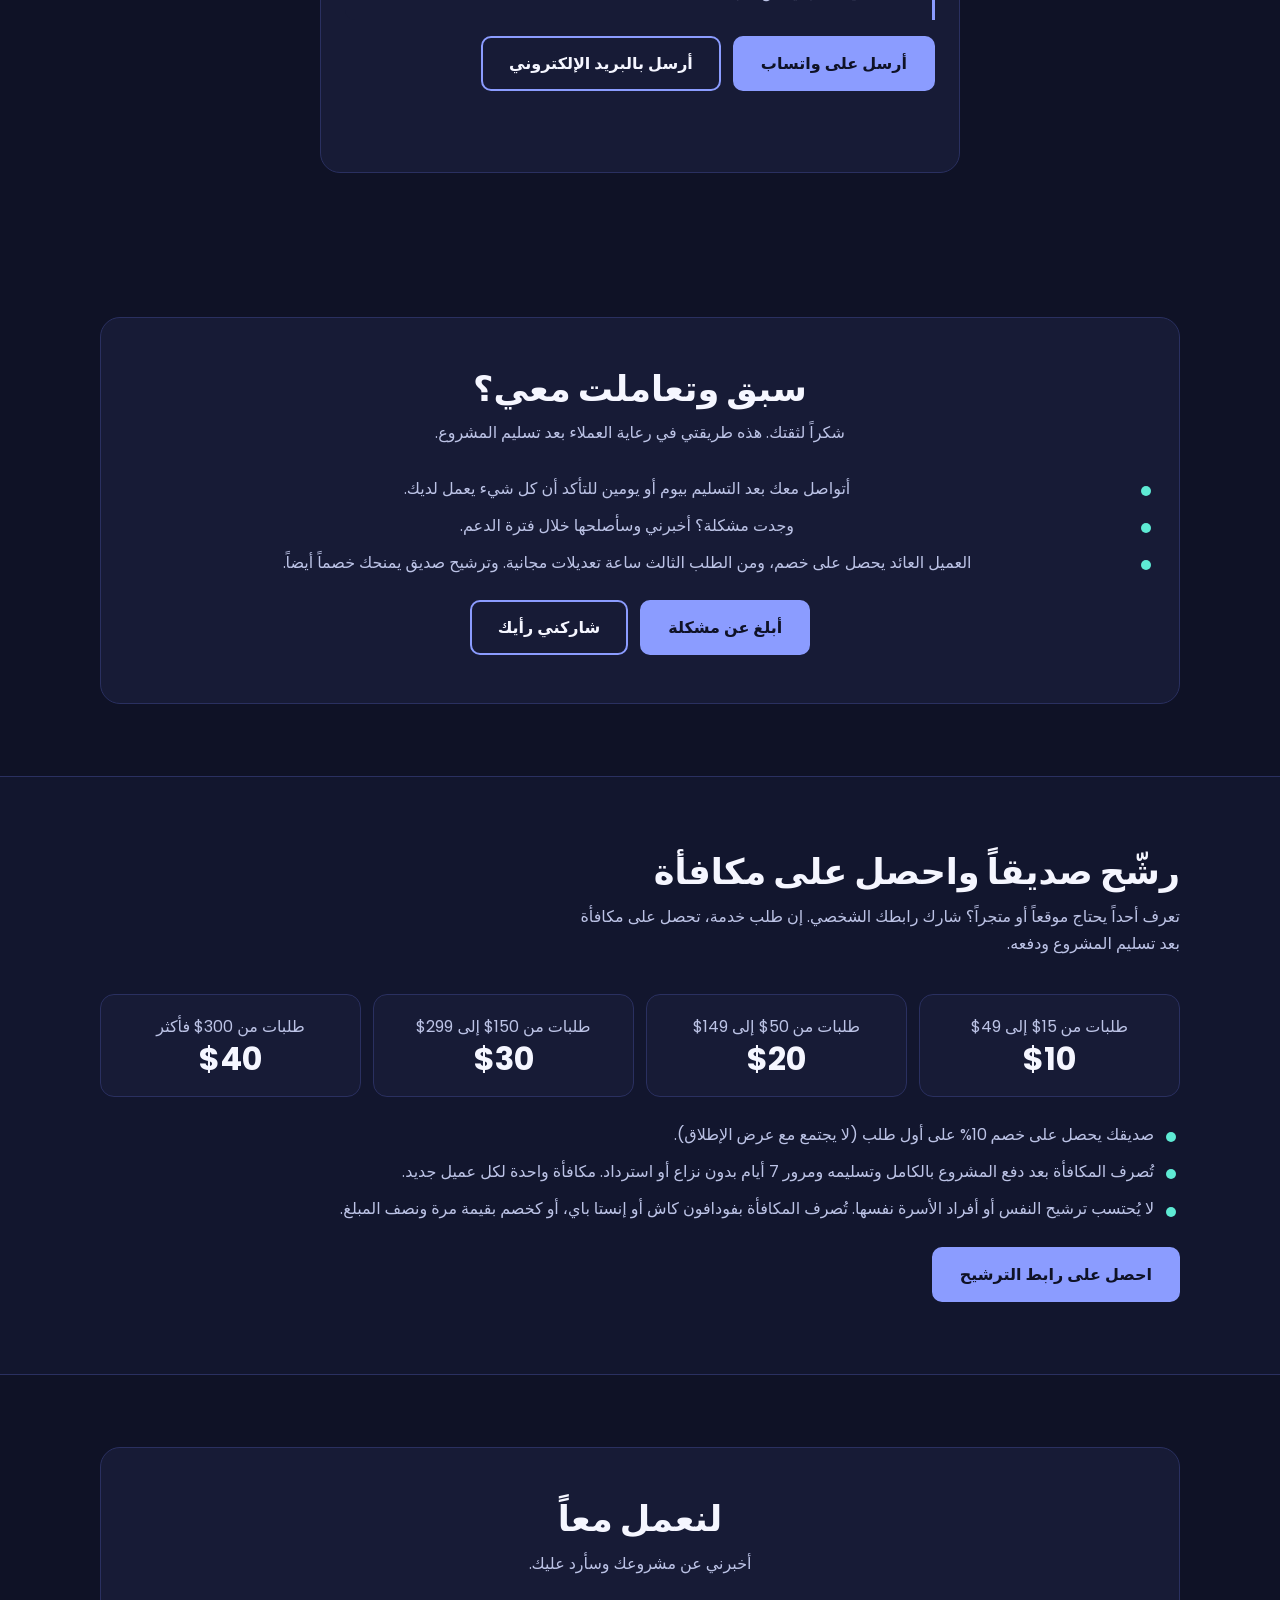
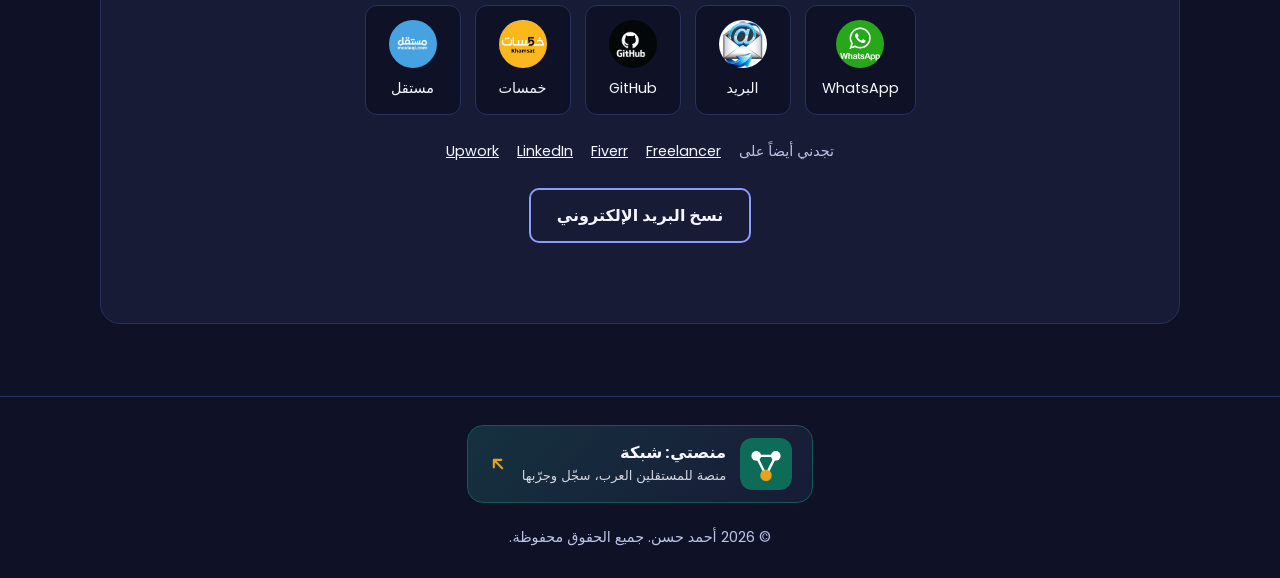
==== commit 79153137: "Polish portfolio: reorder sections, back-to-top button, review styling, SEO" ====
--- a/index.html
+++ b/index.html
@@ -217,6 +217,64 @@
 
       <!-- ===== الأعمال (بتتملي من script.js) ===== -->
 
+      <section class="sec" id="shabaka">
+        <div class="wrap">
+          <div class="sh-card">
+            <img
+              class="sh-logo"
+              src="imgs1/shabaka-logo.svg"
+              alt="Shabaka"
+              width="112"
+              height="112"
+            />
+            <div>
+              <span class="sh-tag" data-i18n="shTag">My own platform</span>
+              <h2 data-i18n="shTitle">
+                Shabaka: a platform for Arab freelancers
+              </h2>
+              <p class="lead" data-i18n="shLead">
+                A live platform I designed and built end to end. It connects
+                business owners with vetted freelancers through fixed, two-stage
+                payments.
+              </p>
+              <ul class="sh-feats">
+                <li data-i18n="shF1">
+                  Vetted freelancers, reviewed before approval
+                </li>
+                <li data-i18n="shF2">Pay 50% before and 50% on delivery</li>
+                <li data-i18n="shF3">
+                  Private messages between project parties
+                </li>
+                <li data-i18n="shF4">
+                  Community to request services you can't find
+                </li>
+                <li data-i18n="shF5">
+                  Client reviews and public member profiles
+                </li>
+                <li data-i18n="shF6">Arabic and English, RTL, dark mode</li>
+              </ul>
+              <div class="sh-actions">
+                <a
+                  class="btn gold"
+                  href="https://ahmedhassanhamed.github.io/shabaka/"
+                  target="_blank"
+                  rel="noopener"
+                  data-i18n="shCta"
+                  >Visit the platform</a
+                >
+              </div>
+              <ul class="tech">
+                <li>HTML</li>
+                <li>CSS</li>
+                <li>JavaScript</li>
+                <li>Supabase</li>
+                <li>PostgreSQL (RLS)</li>
+              </ul>
+            </div>
+          </div>
+        </div>
+      </section>
+
       <section class="sec" id="work">
         <div class="wrap">
           <h2 data-i18n="wTitle">Selected work</h2>
@@ -725,6 +783,37 @@
 
     <!-- ===== الفوتر ===== -->
     <footer>
+      <a
+        class="foot-sh"
+        href="https://ahmedhassanhamed.github.io/shabaka/"
+        target="_blank"
+        rel="noopener"
+      >
+        <img
+          src="imgs1/shabaka-logo.svg"
+          alt=""
+          width="52"
+          height="52"
+          loading="lazy"
+        />
+        <span class="foot-sh-txt">
+          <b data-i18n="shFoot">My platform: Shabaka</b>
+          <small data-i18n="shFootSub">A platform for Arab freelancers</small>
+        </span>
+        <svg
+          viewBox="0 0 24 24"
+          width="20"
+          height="20"
+          aria-hidden="true"
+          fill="none"
+          stroke="currentColor"
+          stroke-width="2.5"
+          stroke-linecap="round"
+          stroke-linejoin="round"
+        >
+          <path d="M7 17 17 7M8 7h9v9" />
+        </svg>
+      </a>
       <p>
         &copy; <span id="year">2026</span>
         <span data-i18n="foot">Ahmed Hassan. All rights reserved.</span>
--- a/pricing.css
+++ b/pricing.css
@@ -815,3 +815,196 @@
   clip-path: inset(50%);
   white-space: nowrap;
 }
+
+/* ===== 13. قسم منصة شبكة (قسم خاص بهويتها: أخضر وذهبي) ===== */
+.sh-card {
+  display: grid;
+  gap: 28px;
+  align-items: center;
+  padding: 32px 24px;
+  border: 1px solid color-mix(in srgb, #0e6b57 65%, var(--line));
+  border-radius: 24px;
+  background: linear-gradient(
+    135deg,
+    color-mix(in srgb, #0e6b57 30%, var(--surface)),
+    var(--surface) 72%
+  );
+  box-shadow: 0 30px 60px -36px color-mix(in srgb, #0e6b57 80%, transparent);
+}
+@media (min-width: 860px) {
+  .sh-card {
+    grid-template-columns: auto 1fr;
+    gap: 44px;
+    padding: 48px;
+  }
+}
+.sh-logo {
+  width: 112px;
+  height: 112px;
+  border-radius: 26px;
+  box-shadow: 0 18px 36px -16px rgba(0, 0, 0, 0.55);
+}
+@media (min-width: 860px) {
+  .sh-logo {
+    width: 160px;
+    height: 160px;
+    border-radius: 36px;
+  }
+}
+.sh-tag {
+  display: inline-block;
+  margin-bottom: 12px;
+  padding: 3px 14px;
+  border-radius: 999px;
+  background: #e8a317;
+  color: #2b1d00;
+  font-size: 0.78rem;
+  font-weight: 700;
+}
+.sh-card .lead {
+  margin-bottom: 20px;
+}
+.sh-feats {
+  display: grid;
+  grid-template-columns: repeat(auto-fit, minmax(230px, 1fr));
+  gap: 10px 20px;
+  margin-bottom: 26px;
+  list-style: none;
+  font-size: 0.95rem;
+}
+.sh-feats li {
+  position: relative;
+  padding-inline-start: 24px;
+}
+.sh-feats li::before {
+  content: "✓";
+  position: absolute;
+  inset-inline-start: 0;
+  color: #e8a317;
+  font-weight: 700;
+}
+.sh-actions {
+  display: flex;
+  flex-wrap: wrap;
+  align-items: center;
+  gap: 12px 18px;
+}
+.btn.gold {
+  border-color: #e8a317;
+  background: #e8a317;
+  color: #2b1d00;
+}
+.sh-actions small {
+  max-width: 34ch;
+  font-size: 0.85rem;
+}
+.sh-card .tech {
+  margin-bottom: 0;
+}
+/* بطاقة منصة شبكة في الفوتر (بارزة) */
+.foot-sh {
+  display: inline-flex;
+  align-items: center;
+  gap: 14px;
+  margin-bottom: 22px;
+  padding: 12px 20px;
+  border: 1px solid color-mix(in srgb, #0e6b57 70%, var(--line));
+  border-radius: 16px;
+  background: linear-gradient(
+    135deg,
+    color-mix(in srgb, #0e6b57 28%, var(--surface)),
+    var(--surface)
+  );
+  color: var(--head);
+  text-align: start;
+  text-decoration: none;
+  transition:
+    transform 0.2s,
+    border-color 0.2s;
+}
+.foot-sh img {
+  border-radius: 12px;
+}
+.foot-sh-txt b {
+  display: block;
+  font-size: 1.02rem;
+  line-height: 1.4;
+}
+.foot-sh-txt small {
+  display: block;
+  font-size: 0.82rem;
+  opacity: 0.85;
+}
+.foot-sh svg {
+  color: #e8a317;
+}
+:lang(ar) .foot-sh svg {
+  transform: scaleX(-1);
+}
+@media (hover: hover) {
+  .foot-sh:hover {
+    transform: translateY(-3px);
+    border-color: #e8a317;
+  }
+}
+:root[data-theme="light"] .sh-feats li::before {
+  color: #0e6b57;
+}
+
+/* ===== 14. بلوك "المشروع المُسلَّم" داخل كارت التقييم ===== */
+.rev-work {
+  display: flex;
+  align-items: center;
+  gap: 14px;
+  margin-top: 18px;
+  padding: 12px 16px;
+  border: 1px solid var(--line);
+  border-radius: 12px;
+  background: var(--bg);
+  color: var(--head);
+  text-decoration: none;
+  transition:
+    border-color 0.2s,
+    transform 0.2s;
+}
+.rev-work-ic {
+  display: grid;
+  flex: none;
+  place-items: center;
+  width: 42px;
+  height: 42px;
+  border-radius: 10px;
+  background: color-mix(in srgb, var(--accent) 16%, transparent);
+  color: var(--accent);
+}
+.rev-work-tx {
+  display: grid;
+  min-width: 0;
+  line-height: 1.5;
+}
+.rev-work-tx small {
+  font-size: 0.78rem;
+  opacity: 0.75;
+}
+.rev-work-tx b {
+  font-size: 1rem;
+}
+.rev-work-tx span {
+  color: var(--accent);
+  font-size: 0.85rem;
+  overflow-wrap: anywhere;
+}
+.rev-work > svg:last-child {
+  flex: none;
+  margin-inline-start: auto;
+  color: var(--accent);
+}
+:lang(ar) .rev-work > svg:last-child {
+  transform: scaleX(-1);
+}
+@media (hover: hover) {
+  .rev-work:hover {
+    transform: translateY(-2px);
+    border-color: var(--accent);
+  }
+}
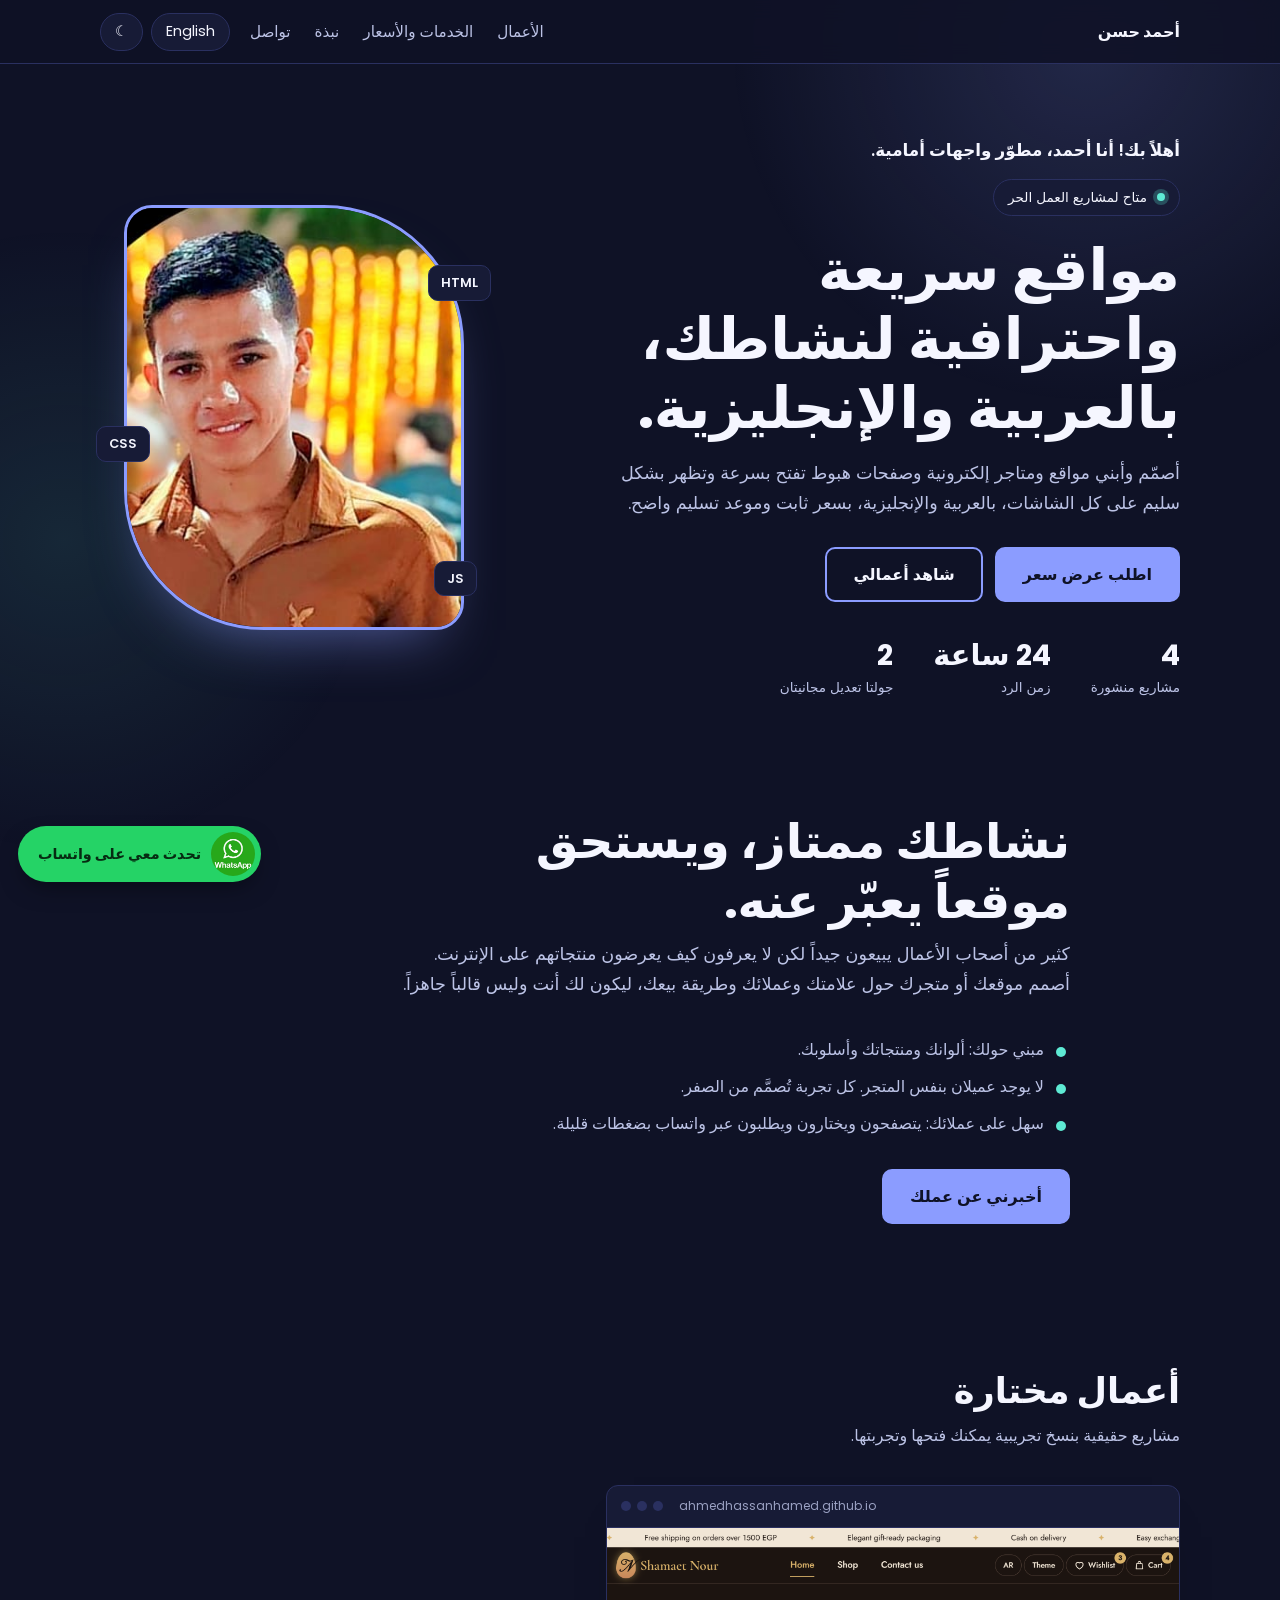
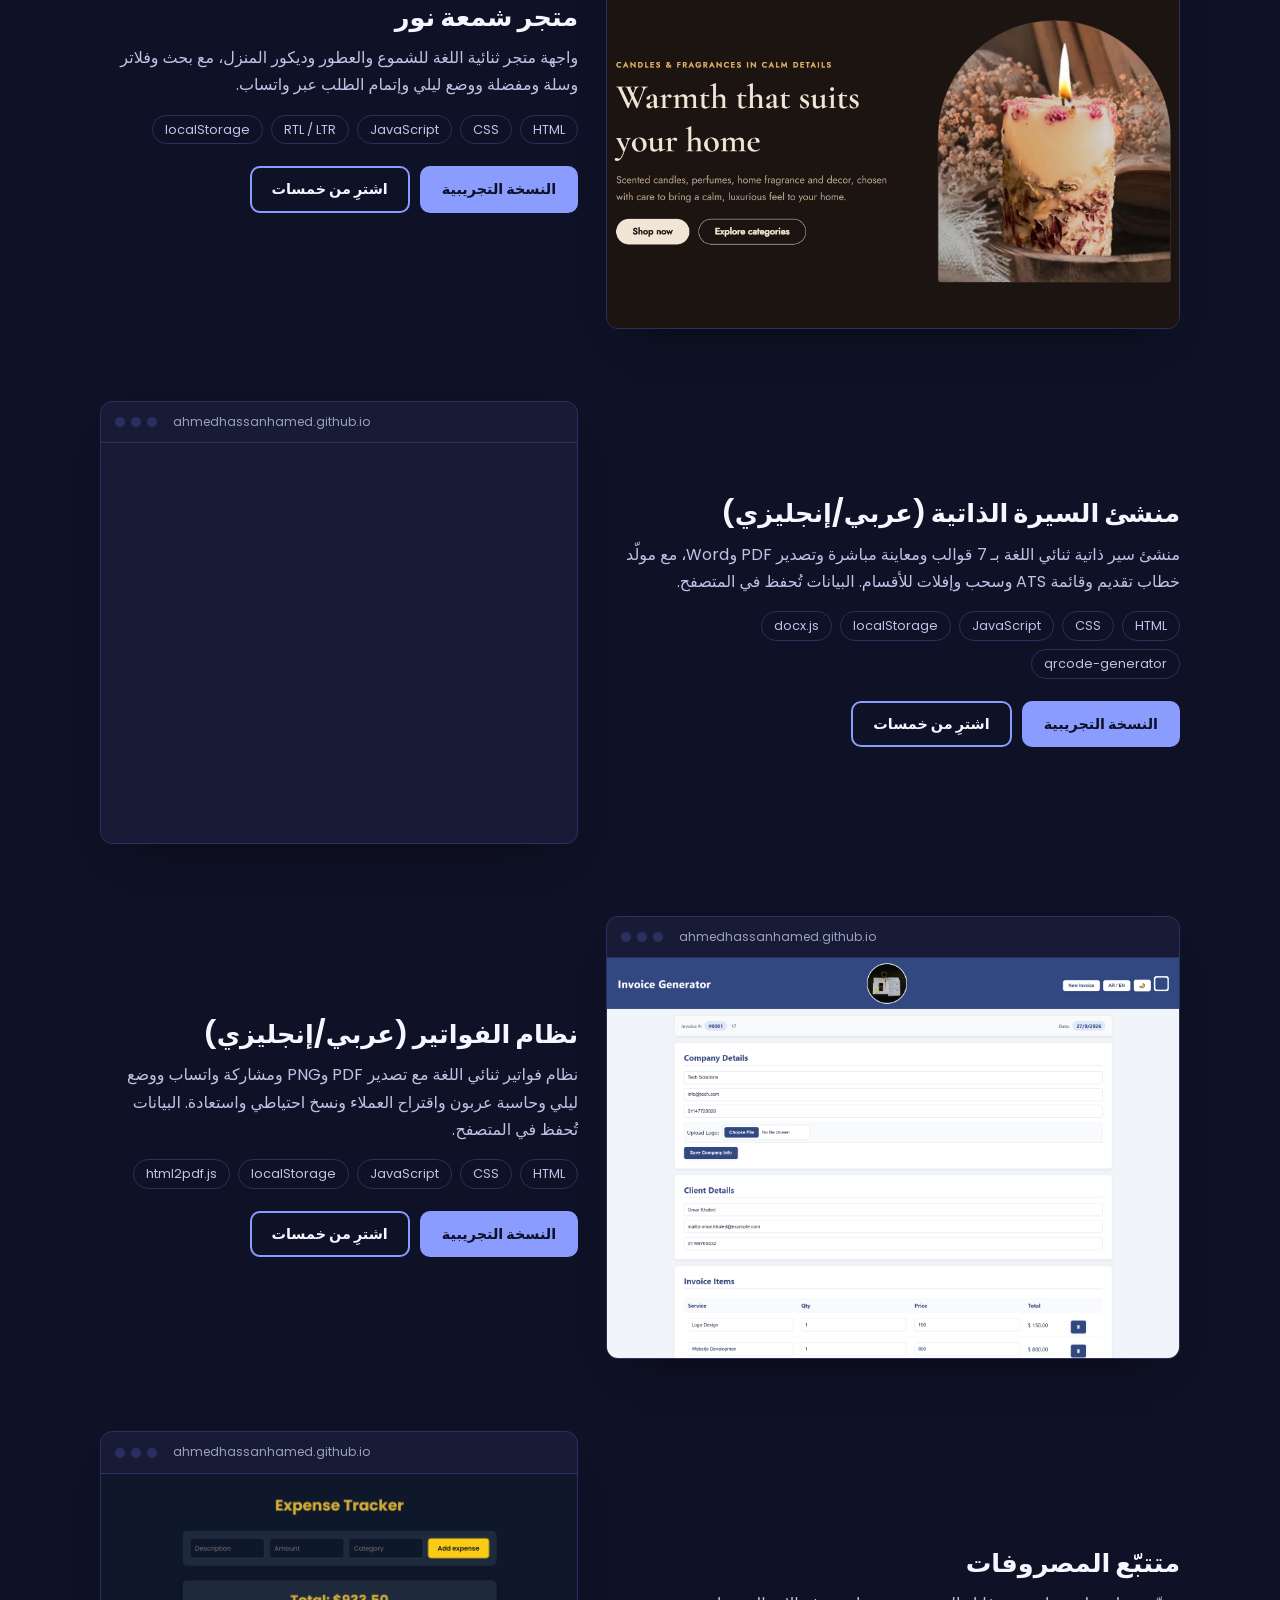
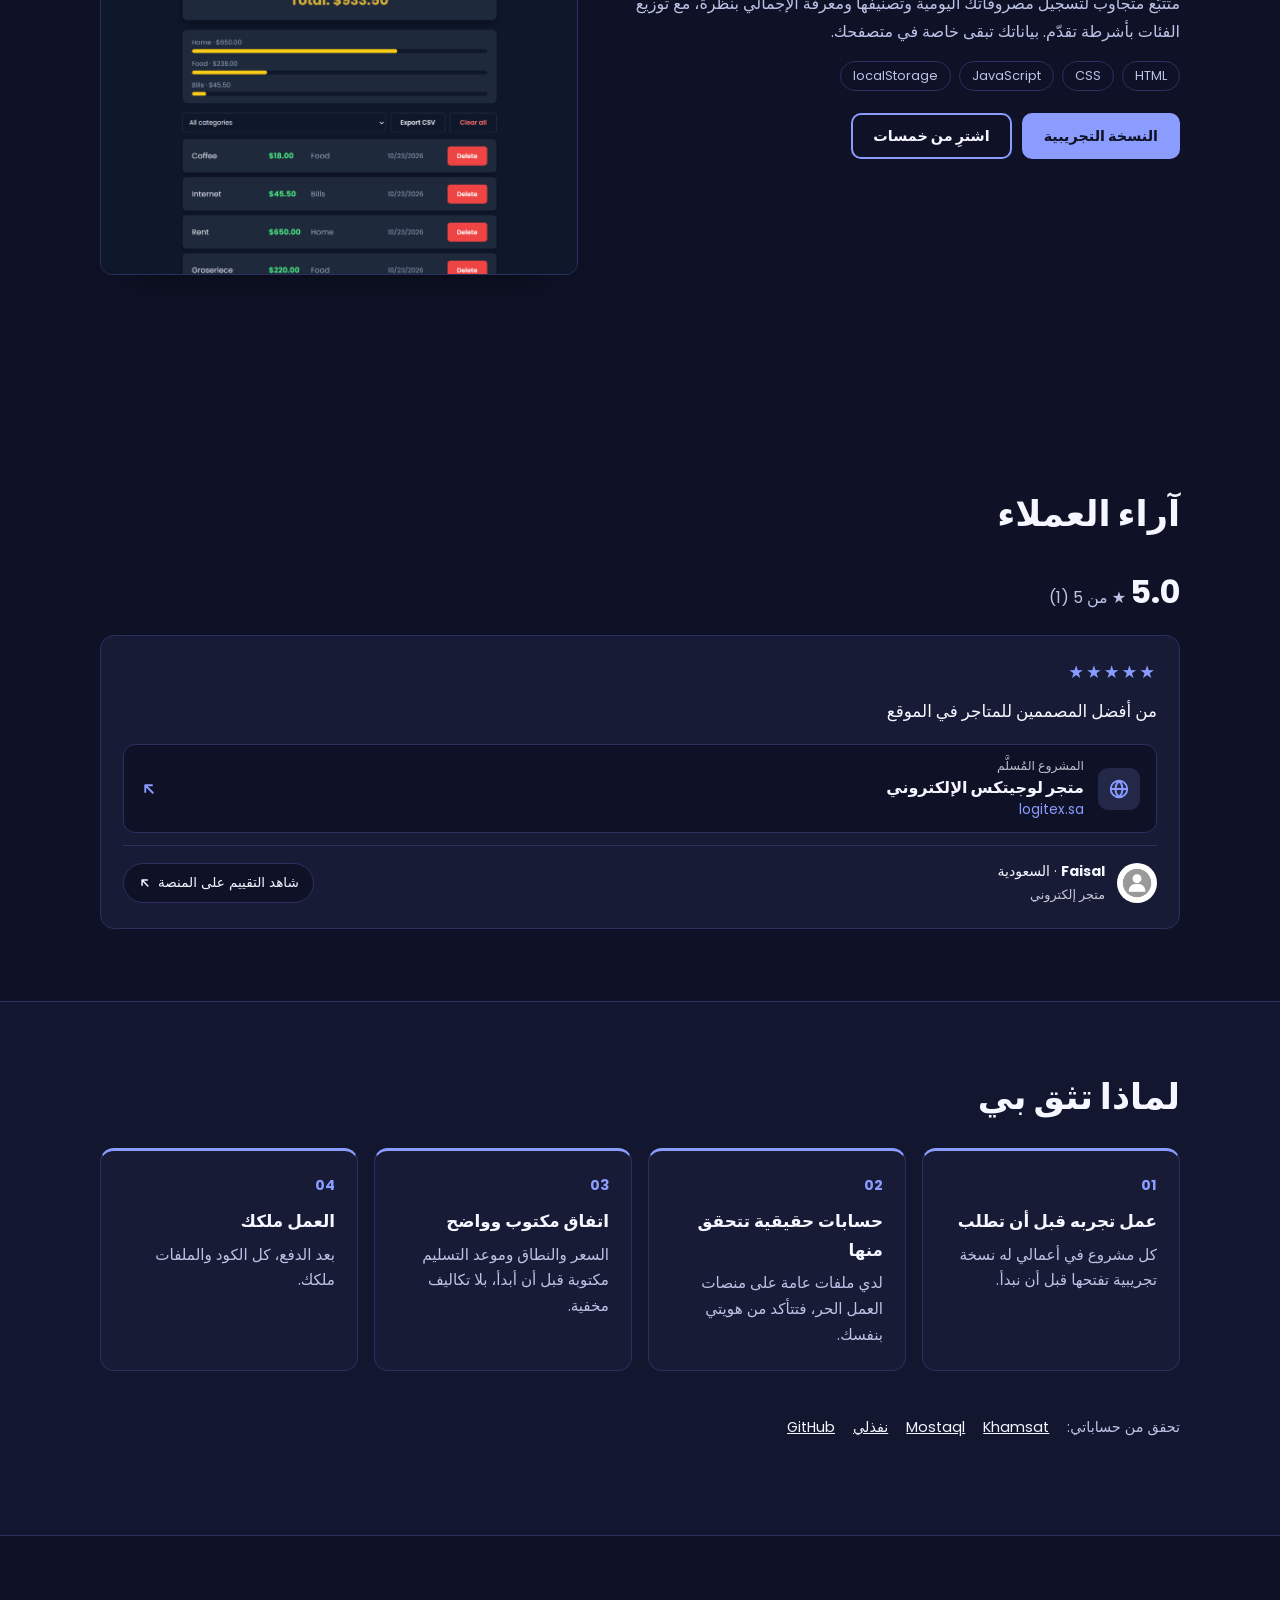
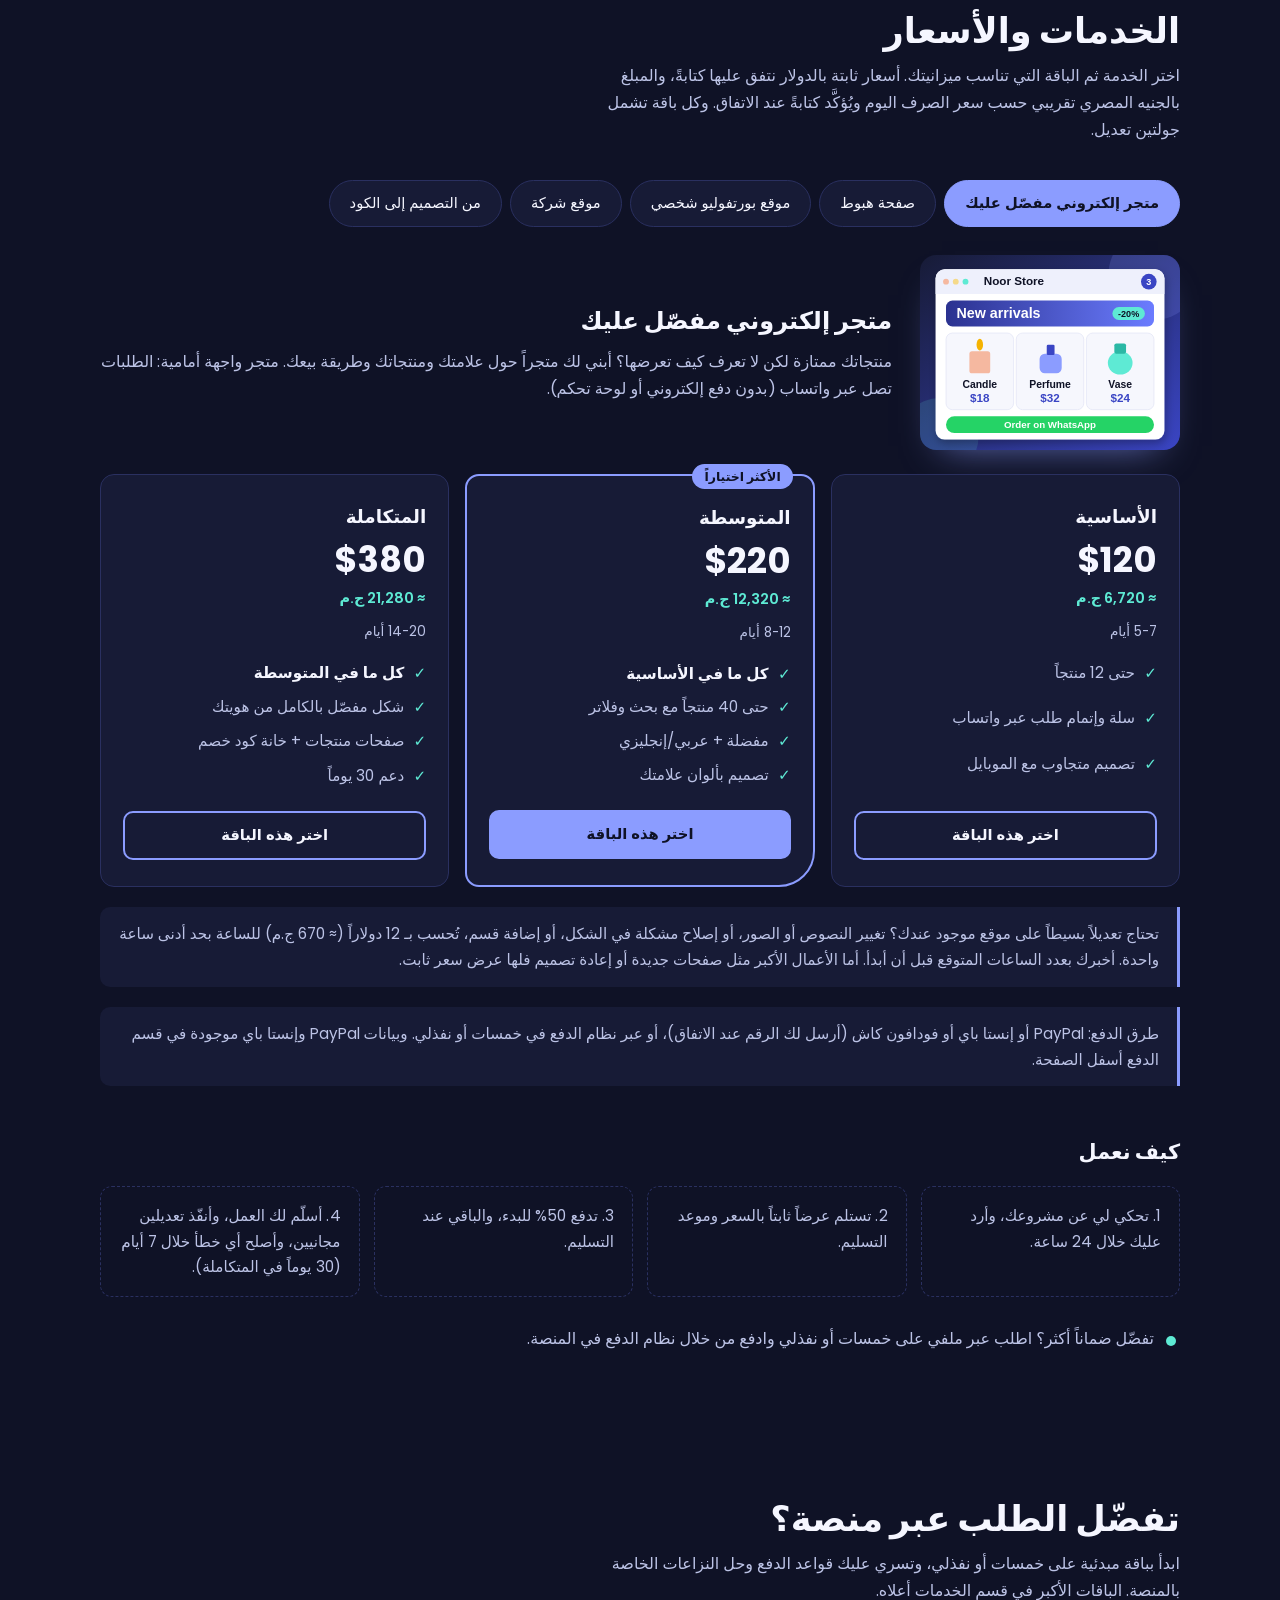
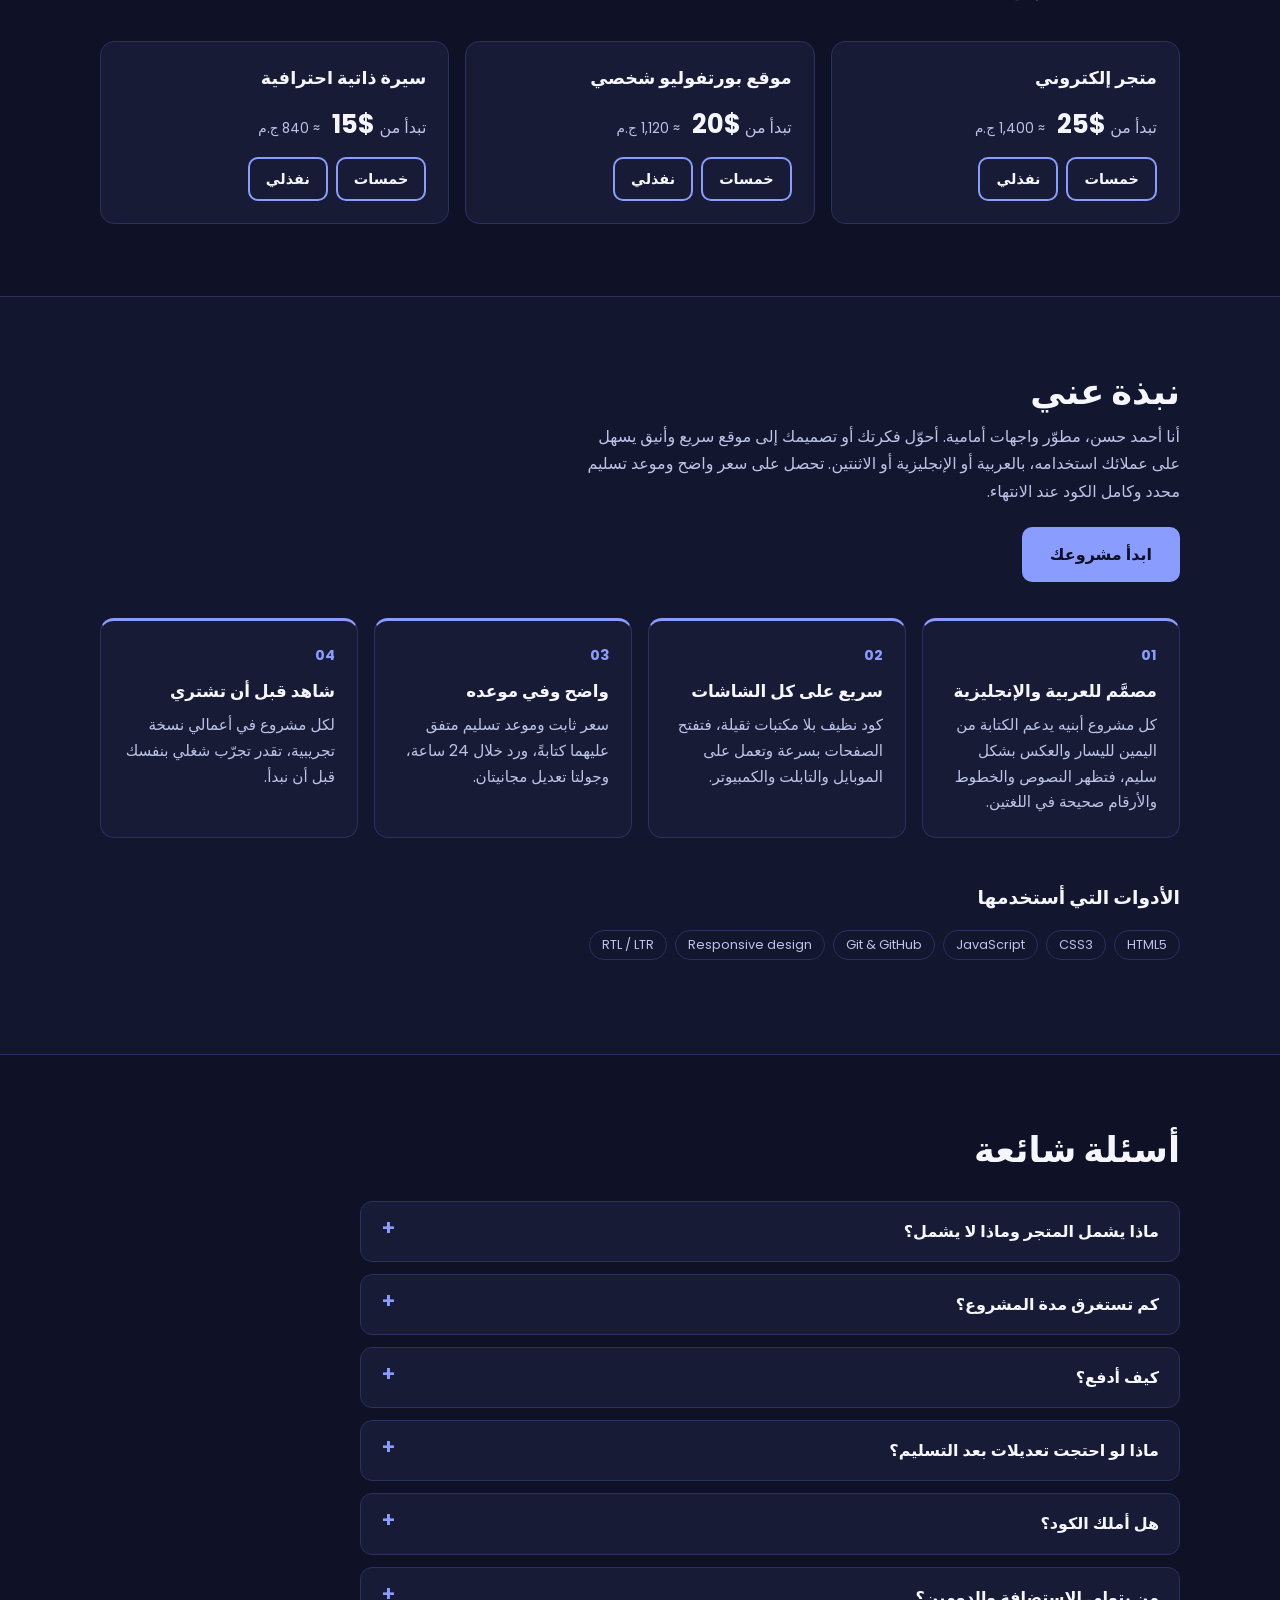
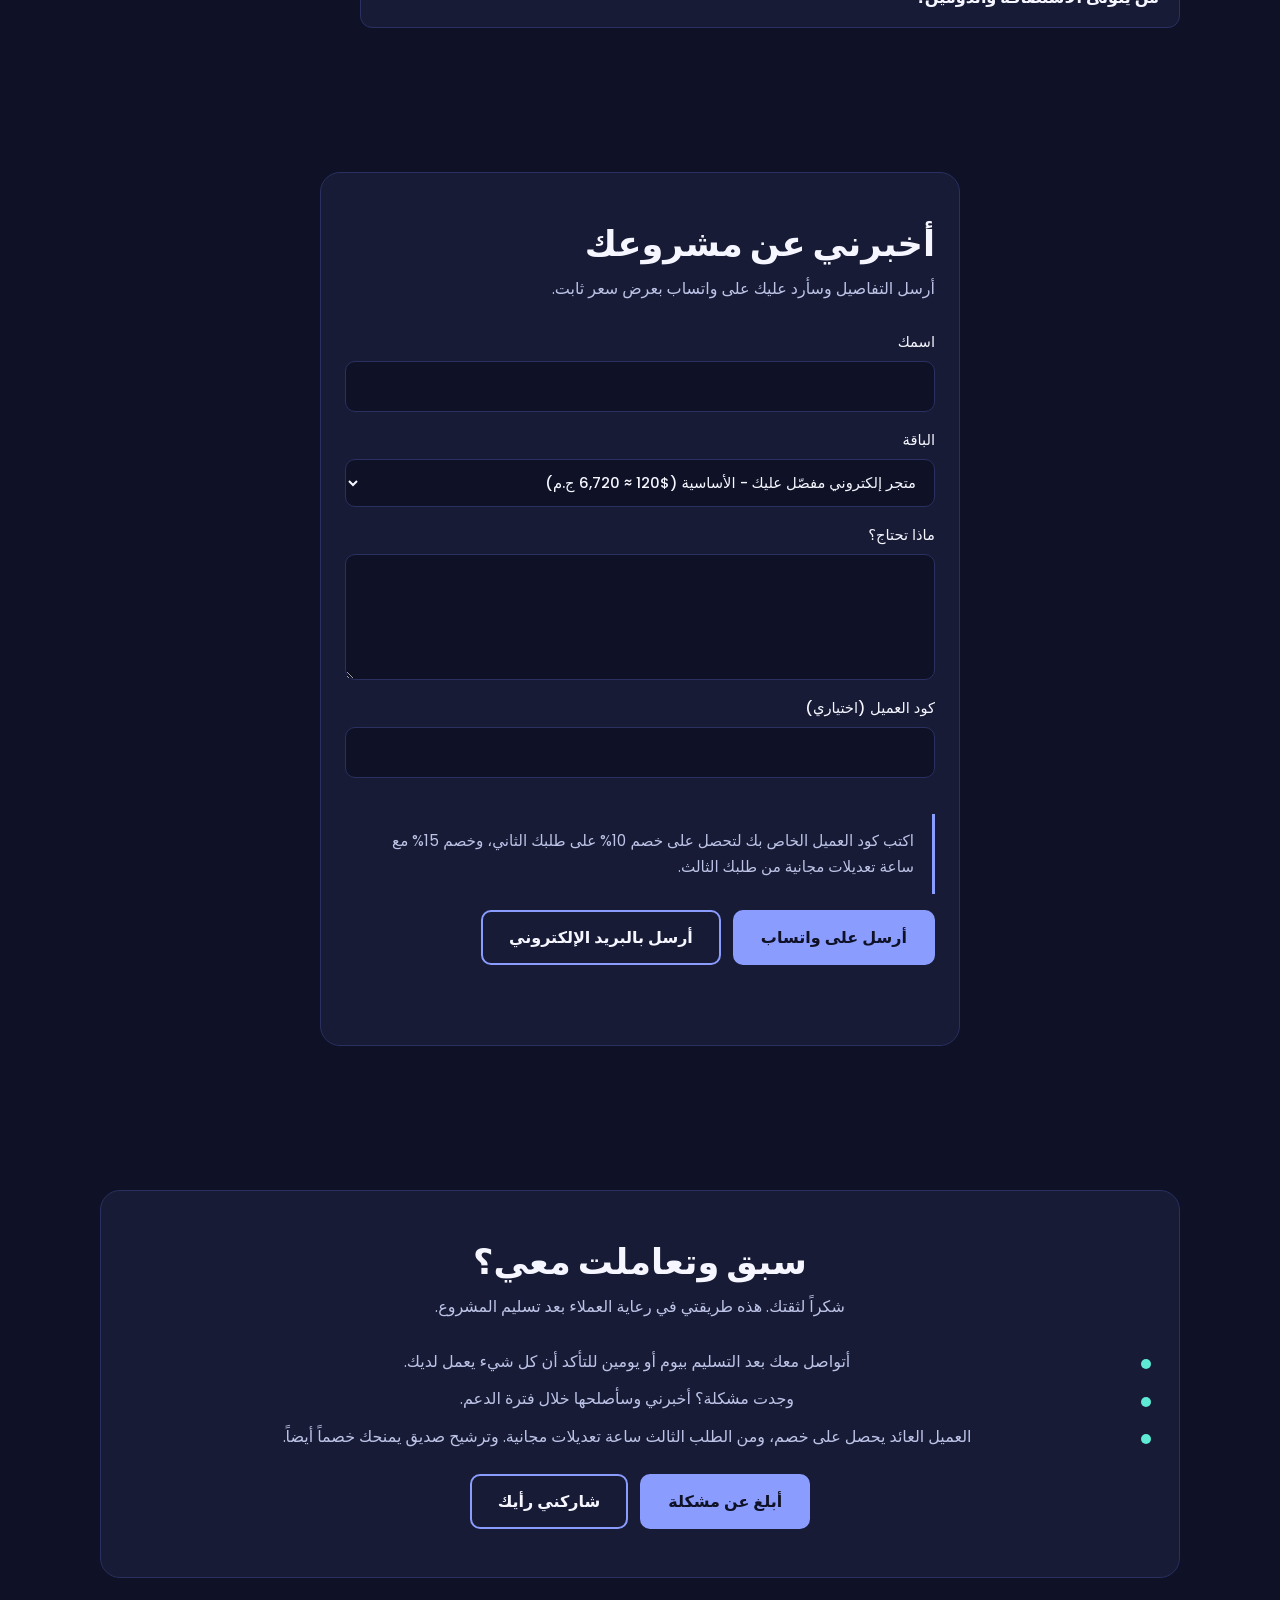
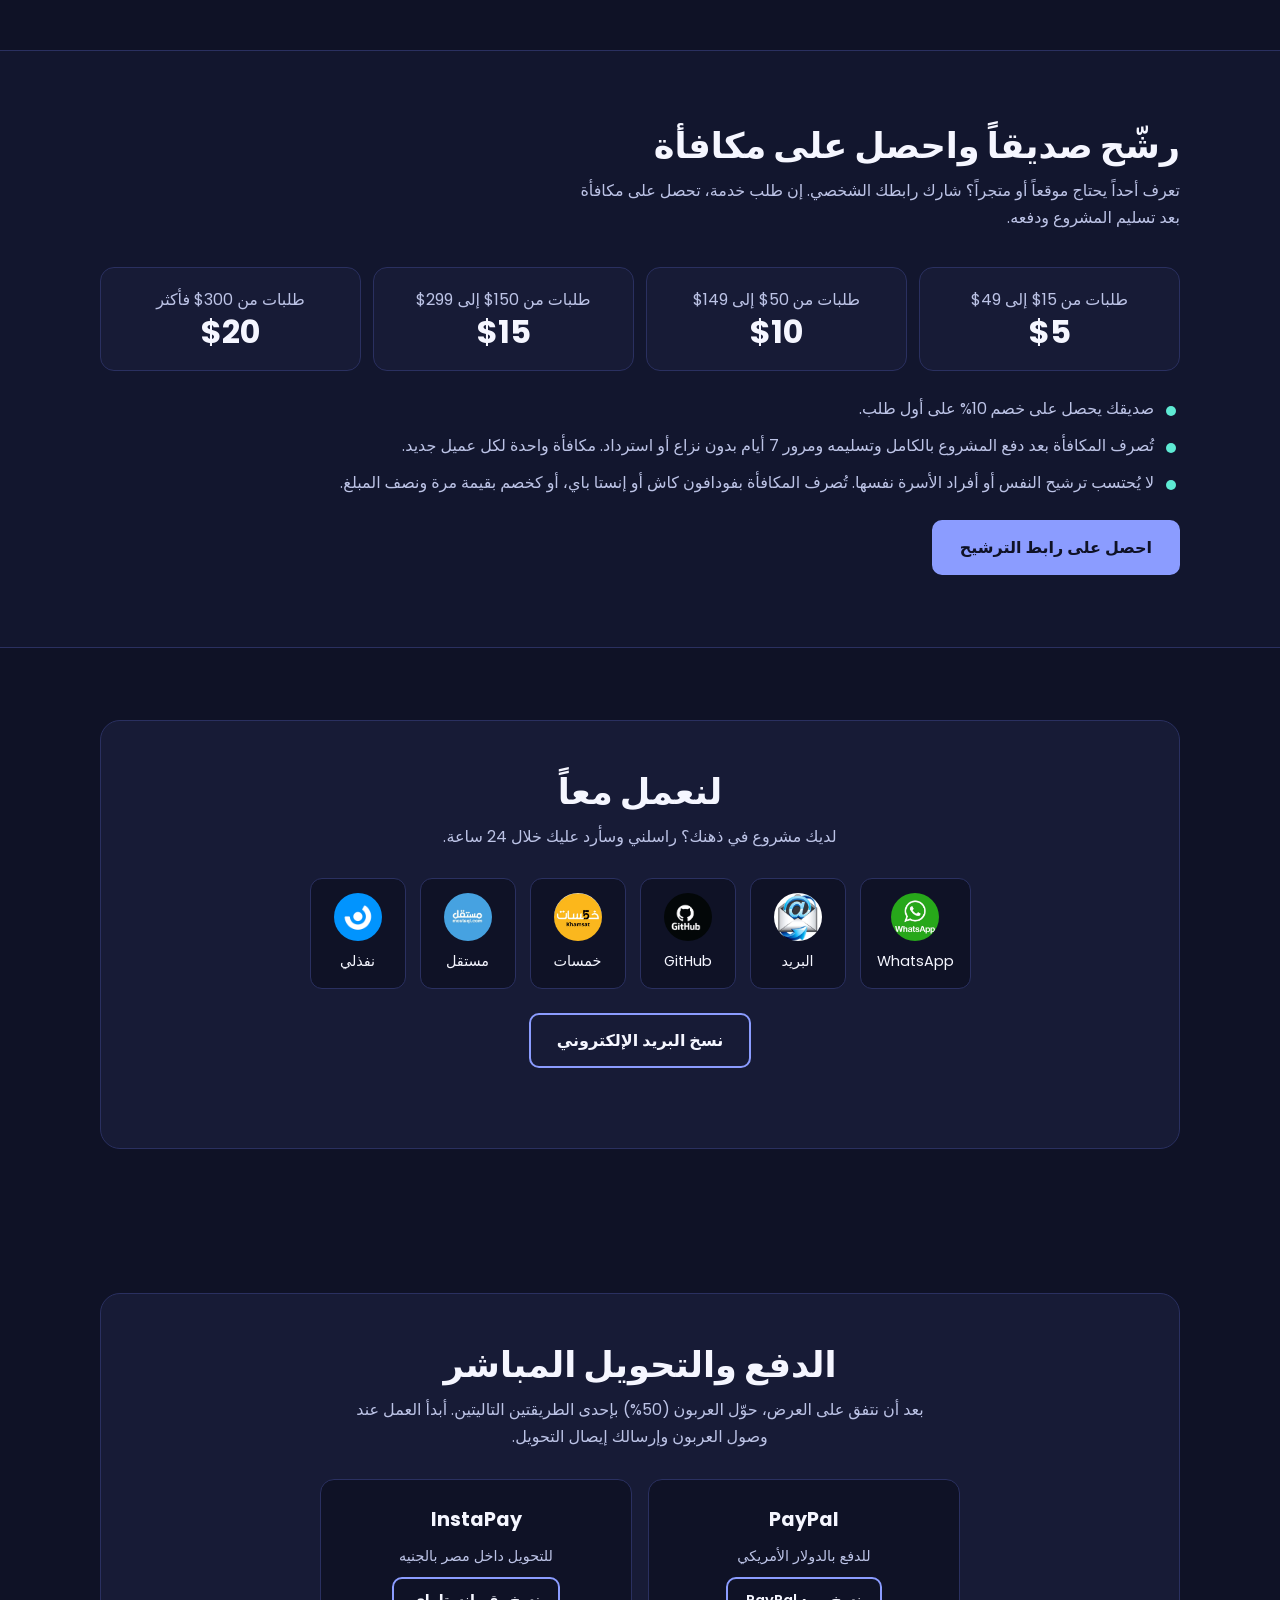
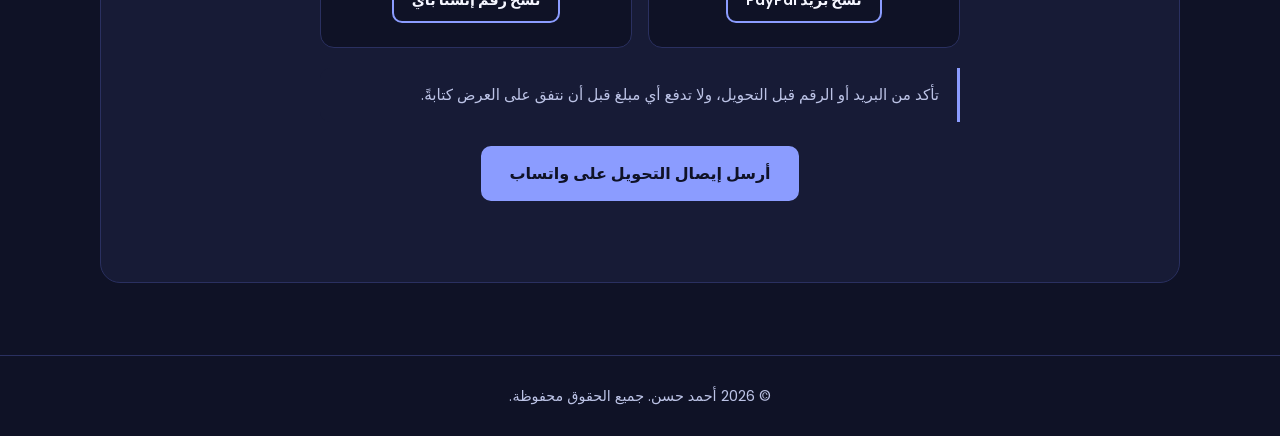
==== commit 90f565ea: "Updating the portfolio and adding payment methods" ====
--- a/index.html
+++ b/index.html
@@ -6,7 +6,7 @@
     <title>أحمد حسن | مطوّر واجهات أمامية</title>
     <meta
       name="description"
-      content="أحمد حسن، مطوّر واجهات أمامية. مواقع ومتاجر وأدوات ويب متجاوبة بالعربية والإنجليزية، بأسعار ثابتة تبدأ من 20$."
+      content="أحمد حسن، مطوّر واجهات أمامية. مواقع ومتاجر وأدوات ويب متجاوبة بالعربية والإنجليزية، بأسعار ثابتة تبدأ من 27$."
     />
     <meta name="theme-color" content="#0f1226" />
     <meta name="color-scheme" content="dark light" />
@@ -85,10 +85,7 @@
           "https://github.com/AhmedHassanHamed",
           "https://khamsat.com/user/hassanhamed_cz",
           "https://mostaql.com/u/Ahmed_Hassan_CZ",
-          "https://www.freelancer.com/u/hassanhamed3",
-          "https://www.fiverr.com/s/ZooZpjQ",
-          "https://www.upwork.com/freelancers/~017e71c52f4947b2a6",
-          "https://www.linkedin.com/in/hassan-hamed-undefined-42180a445/"
+          "https://nafezly.com/u/ahmed_hassan_dev"
         ]
       }
     </script>
@@ -217,64 +214,6 @@
 
       <!-- ===== الأعمال (بتتملي من script.js) ===== -->
 
-      <section class="sec" id="shabaka">
-        <div class="wrap">
-          <div class="sh-card">
-            <img
-              class="sh-logo"
-              src="imgs1/shabaka-logo.svg"
-              alt="Shabaka"
-              width="112"
-              height="112"
-            />
-            <div>
-              <span class="sh-tag" data-i18n="shTag">My own platform</span>
-              <h2 data-i18n="shTitle">
-                Shabaka: a platform for Arab freelancers
-              </h2>
-              <p class="lead" data-i18n="shLead">
-                A live platform I designed and built end to end. It connects
-                business owners with vetted freelancers through fixed, two-stage
-                payments.
-              </p>
-              <ul class="sh-feats">
-                <li data-i18n="shF1">
-                  Vetted freelancers, reviewed before approval
-                </li>
-                <li data-i18n="shF2">Pay 50% before and 50% on delivery</li>
-                <li data-i18n="shF3">
-                  Private messages between project parties
-                </li>
-                <li data-i18n="shF4">
-                  Community to request services you can't find
-                </li>
-                <li data-i18n="shF5">
-                  Client reviews and public member profiles
-                </li>
-                <li data-i18n="shF6">Arabic and English, RTL, dark mode</li>
-              </ul>
-              <div class="sh-actions">
-                <a
-                  class="btn gold"
-                  href="https://ahmedhassanhamed.github.io/shabaka/"
-                  target="_blank"
-                  rel="noopener"
-                  data-i18n="shCta"
-                  >Visit the platform</a
-                >
-              </div>
-              <ul class="tech">
-                <li>HTML</li>
-                <li>CSS</li>
-                <li>JavaScript</li>
-                <li>Supabase</li>
-                <li>PostgreSQL (RLS)</li>
-              </ul>
-            </div>
-          </div>
-        </div>
-      </section>
-
       <section class="sec" id="work">
         <div class="wrap">
           <h2 data-i18n="wTitle">Selected work</h2>
@@ -340,6 +279,13 @@
               target="_blank"
               rel="noopener"
               >Mostaql</a
+            >
+            <a
+              href="https://nafezly.com/u/ahmed_hassan_dev"
+              target="_blank"
+              rel="noopener"
+              data-i18n="nafezly"
+              >Nafezly</a
             >
             <a
               href="https://github.com/AhmedHassanHamed"
@@ -636,17 +582,16 @@
             delivered and paid.
           </p>
           <ul class="tiers">
-            <li><span data-i18n="rt1">Orders $15 to $49</span><b>$10</b></li>
-            <li><span data-i18n="rt2">Orders $50 to $149</span><b>$20</b></li>
-            <li><span data-i18n="rt3">Orders $150 to $299</span><b>$30</b></li>
+            <li><span data-i18n="rt1">Orders $15 to $49</span><b>$5</b></li>
+            <li><span data-i18n="rt2">Orders $50 to $149</span><b>$10</b></li>
+            <li><span data-i18n="rt3">Orders $150 to $299</span><b>$15</b></li>
             <li>
-              <span data-i18n="rt4">Orders $300 and above</span><b>$40</b>
+              <span data-i18n="rt4">Orders $300 and above</span><b>$20</b>
             </li>
           </ul>
           <ul class="trust">
             <li data-i18n="rf1">
-              Your friend gets 10% off their first order (not combined with the
-              launch offer).
+              Your friend gets 10% off their first order.
             </li>
             <li data-i18n="rf2">
               The reward is paid after the project is paid in full, delivered,
@@ -739,34 +684,19 @@
                   loading="lazy"
                 /><span data-i18n="mostaql">Mostaql</span></a
               >
-            </div>
-            <p class="also">
-              <span data-i18n="also">Also find me on</span>
               <a
-                href="https://www.freelancer.com/u/hassanhamed3"
+                href="https://nafezly.com/u/ahmed_hassan_dev"
                 target="_blank"
                 rel="noopener"
-                >Freelancer</a
-              >
-              <a
-                href="https://www.fiverr.com/s/ZooZpjQ"
-                target="_blank"
-                rel="noopener"
-                >Fiverr</a
-              >
-              <a
-                href="https://www.linkedin.com/in/hassan-hamed-undefined-42180a445/"
-                target="_blank"
-                rel="noopener"
-                >LinkedIn</a
-              >
-              <a
-                href="https://www.upwork.com/freelancers/~017e71c52f4947b2a6"
-                target="_blank"
-                rel="noopener"
-                >Upwork</a
-              >
-            </p>
+                ><img
+                  src="imgs1/Nafezly.jpeg"
+                  alt=""
+                  width="48"
+                  height="48"
+                  loading="lazy"
+                /><span data-i18n="nafezly">Nafezly</span></a
+              >
+            </div>
             <button
               class="btn ghost copy"
               id="copyBtn"
@@ -779,41 +709,66 @@
           </div>
         </div>
       </section>
+
+      <!-- ===== الدفع والتحويل المباشر ===== -->
+      <section class="sec" id="pay">
+        <div class="wrap">
+          <div class="box">
+          <h2 data-i18n="payT">Payment and direct transfer</h2>
+          <p class="lead" data-i18n="payD">
+            After we agree on the quote, send the 50% deposit with one of the
+            methods below.
+          </p>
+          <div class="pay-grid">
+            <article class="pay-card">
+              <h3>PayPal</h3>
+              <p class="pay-for" data-i18n="payPPd">Pay in US dollars</p>
+              <button
+                class="btn ghost"
+                type="button"
+                data-copy="hassanhamedeldomoky@gmail.com"
+                data-i18n="payCopyPP"
+              >
+                Copy PayPal email
+              </button>
+            </article>
+            <article class="pay-card">
+              <h3>InstaPay</h3>
+              <p class="pay-for" data-i18n="payIPd">
+                Transfers inside Egypt, in EGP
+              </p>
+              <button
+                class="btn ghost"
+                type="button"
+                data-copy="01066612036"
+                data-i18n="payCopyIP"
+              >
+                Copy InstaPay number
+              </button>
+            </article>
+          </div>
+          <p class="note" data-i18n="payWarn">
+            Check the email or number before you send, and do not pay before
+            we agree on the quote in writing.
+          </p>
+          <a
+            class="btn"
+            id="payWa"
+            href="https://wa.me/201147729020"
+            target="_blank"
+            rel="noopener"
+            data-i18n="payWaBtn"
+            >Send the transfer receipt on WhatsApp</a
+          >
+          <p class="status" id="payStatus" role="status"></p>
+          </div>
+          </div>
+        </div>
+      </section>
     </main>
 
     <!-- ===== الفوتر ===== -->
     <footer>
-      <a
-        class="foot-sh"
-        href="https://ahmedhassanhamed.github.io/shabaka/"
-        target="_blank"
-        rel="noopener"
-      >
-        <img
-          src="imgs1/shabaka-logo.svg"
-          alt=""
-          width="52"
-          height="52"
-          loading="lazy"
-        />
-        <span class="foot-sh-txt">
-          <b data-i18n="shFoot">My platform: Shabaka</b>
-          <small data-i18n="shFootSub">A platform for Arab freelancers</small>
-        </span>
-        <svg
-          viewBox="0 0 24 24"
-          width="20"
-          height="20"
-          aria-hidden="true"
-          fill="none"
-          stroke="currentColor"
-          stroke-width="2.5"
-          stroke-linecap="round"
-          stroke-linejoin="round"
-        >
-          <path d="M7 17 17 7M8 7h9v9" />
-        </svg>
-      </a>
       <p>
         &copy; <span id="year">2026</span>
         <span data-i18n="foot">Ahmed Hassan. All rights reserved.</span>
@@ -848,4 +803,4 @@
       <span class="sr-only" data-i18n="toTop">Back to top</span>
     </a>
   </body>
-</html>
+</html>
--- a/pricing.css
+++ b/pricing.css
@@ -816,141 +816,6 @@
   white-space: nowrap;
 }
 
-/* ===== 13. قسم منصة شبكة (قسم خاص بهويتها: أخضر وذهبي) ===== */
-.sh-card {
-  display: grid;
-  gap: 28px;
-  align-items: center;
-  padding: 32px 24px;
-  border: 1px solid color-mix(in srgb, #0e6b57 65%, var(--line));
-  border-radius: 24px;
-  background: linear-gradient(
-    135deg,
-    color-mix(in srgb, #0e6b57 30%, var(--surface)),
-    var(--surface) 72%
-  );
-  box-shadow: 0 30px 60px -36px color-mix(in srgb, #0e6b57 80%, transparent);
-}
-@media (min-width: 860px) {
-  .sh-card {
-    grid-template-columns: auto 1fr;
-    gap: 44px;
-    padding: 48px;
-  }
-}
-.sh-logo {
-  width: 112px;
-  height: 112px;
-  border-radius: 26px;
-  box-shadow: 0 18px 36px -16px rgba(0, 0, 0, 0.55);
-}
-@media (min-width: 860px) {
-  .sh-logo {
-    width: 160px;
-    height: 160px;
-    border-radius: 36px;
-  }
-}
-.sh-tag {
-  display: inline-block;
-  margin-bottom: 12px;
-  padding: 3px 14px;
-  border-radius: 999px;
-  background: #e8a317;
-  color: #2b1d00;
-  font-size: 0.78rem;
-  font-weight: 700;
-}
-.sh-card .lead {
-  margin-bottom: 20px;
-}
-.sh-feats {
-  display: grid;
-  grid-template-columns: repeat(auto-fit, minmax(230px, 1fr));
-  gap: 10px 20px;
-  margin-bottom: 26px;
-  list-style: none;
-  font-size: 0.95rem;
-}
-.sh-feats li {
-  position: relative;
-  padding-inline-start: 24px;
-}
-.sh-feats li::before {
-  content: "✓";
-  position: absolute;
-  inset-inline-start: 0;
-  color: #e8a317;
-  font-weight: 700;
-}
-.sh-actions {
-  display: flex;
-  flex-wrap: wrap;
-  align-items: center;
-  gap: 12px 18px;
-}
-.btn.gold {
-  border-color: #e8a317;
-  background: #e8a317;
-  color: #2b1d00;
-}
-.sh-actions small {
-  max-width: 34ch;
-  font-size: 0.85rem;
-}
-.sh-card .tech {
-  margin-bottom: 0;
-}
-/* بطاقة منصة شبكة في الفوتر (بارزة) */
-.foot-sh {
-  display: inline-flex;
-  align-items: center;
-  gap: 14px;
-  margin-bottom: 22px;
-  padding: 12px 20px;
-  border: 1px solid color-mix(in srgb, #0e6b57 70%, var(--line));
-  border-radius: 16px;
-  background: linear-gradient(
-    135deg,
-    color-mix(in srgb, #0e6b57 28%, var(--surface)),
-    var(--surface)
-  );
-  color: var(--head);
-  text-align: start;
-  text-decoration: none;
-  transition:
-    transform 0.2s,
-    border-color 0.2s;
-}
-.foot-sh img {
-  border-radius: 12px;
-}
-.foot-sh-txt b {
-  display: block;
-  font-size: 1.02rem;
-  line-height: 1.4;
-}
-.foot-sh-txt small {
-  display: block;
-  font-size: 0.82rem;
-  opacity: 0.85;
-}
-.foot-sh svg {
-  color: #e8a317;
-}
-:lang(ar) .foot-sh svg {
-  transform: scaleX(-1);
-}
-@media (hover: hover) {
-  .foot-sh:hover {
-    transform: translateY(-3px);
-    border-color: #e8a317;
-  }
-}
-:root[data-theme="light"] .sh-feats li::before {
-  color: #0e6b57;
-}
-
 /* ===== 14. بلوك "المشروع المُسلَّم" داخل كارت التقييم ===== */
 .rev-work {
   display: flex;
@@ -1008,3 +873,36 @@
     border-color: var(--accent);
   }
 }
+
+/* ===== 15. قسم الدفع والتحويل المباشر ===== */
+.pay-grid {
+  display: grid;
+  grid-template-columns: repeat(auto-fit, minmax(240px, 1fr));
+  gap: 16px;
+  max-width: 640px;
+  margin: 0 auto 8px;
+}
+.pay-card {
+  display: grid;
+  gap: 8px;
+  justify-items: center;
+  padding: 24px 20px;
+  border: 1px solid var(--line);
+  border-radius: 14px;
+  background: var(--bg);
+}
+.pay-card h3 {
+  font-size: 1.2rem;
+}
+.pay-for {
+  font-size: 0.9rem;
+}
+.pay-card .btn {
+  padding: 9px 18px;
+  font-size: 0.9rem;
+}
+#pay .note {
+  max-width: 640px;
+  margin: 20px auto 24px;
+  text-align: start;
+}
